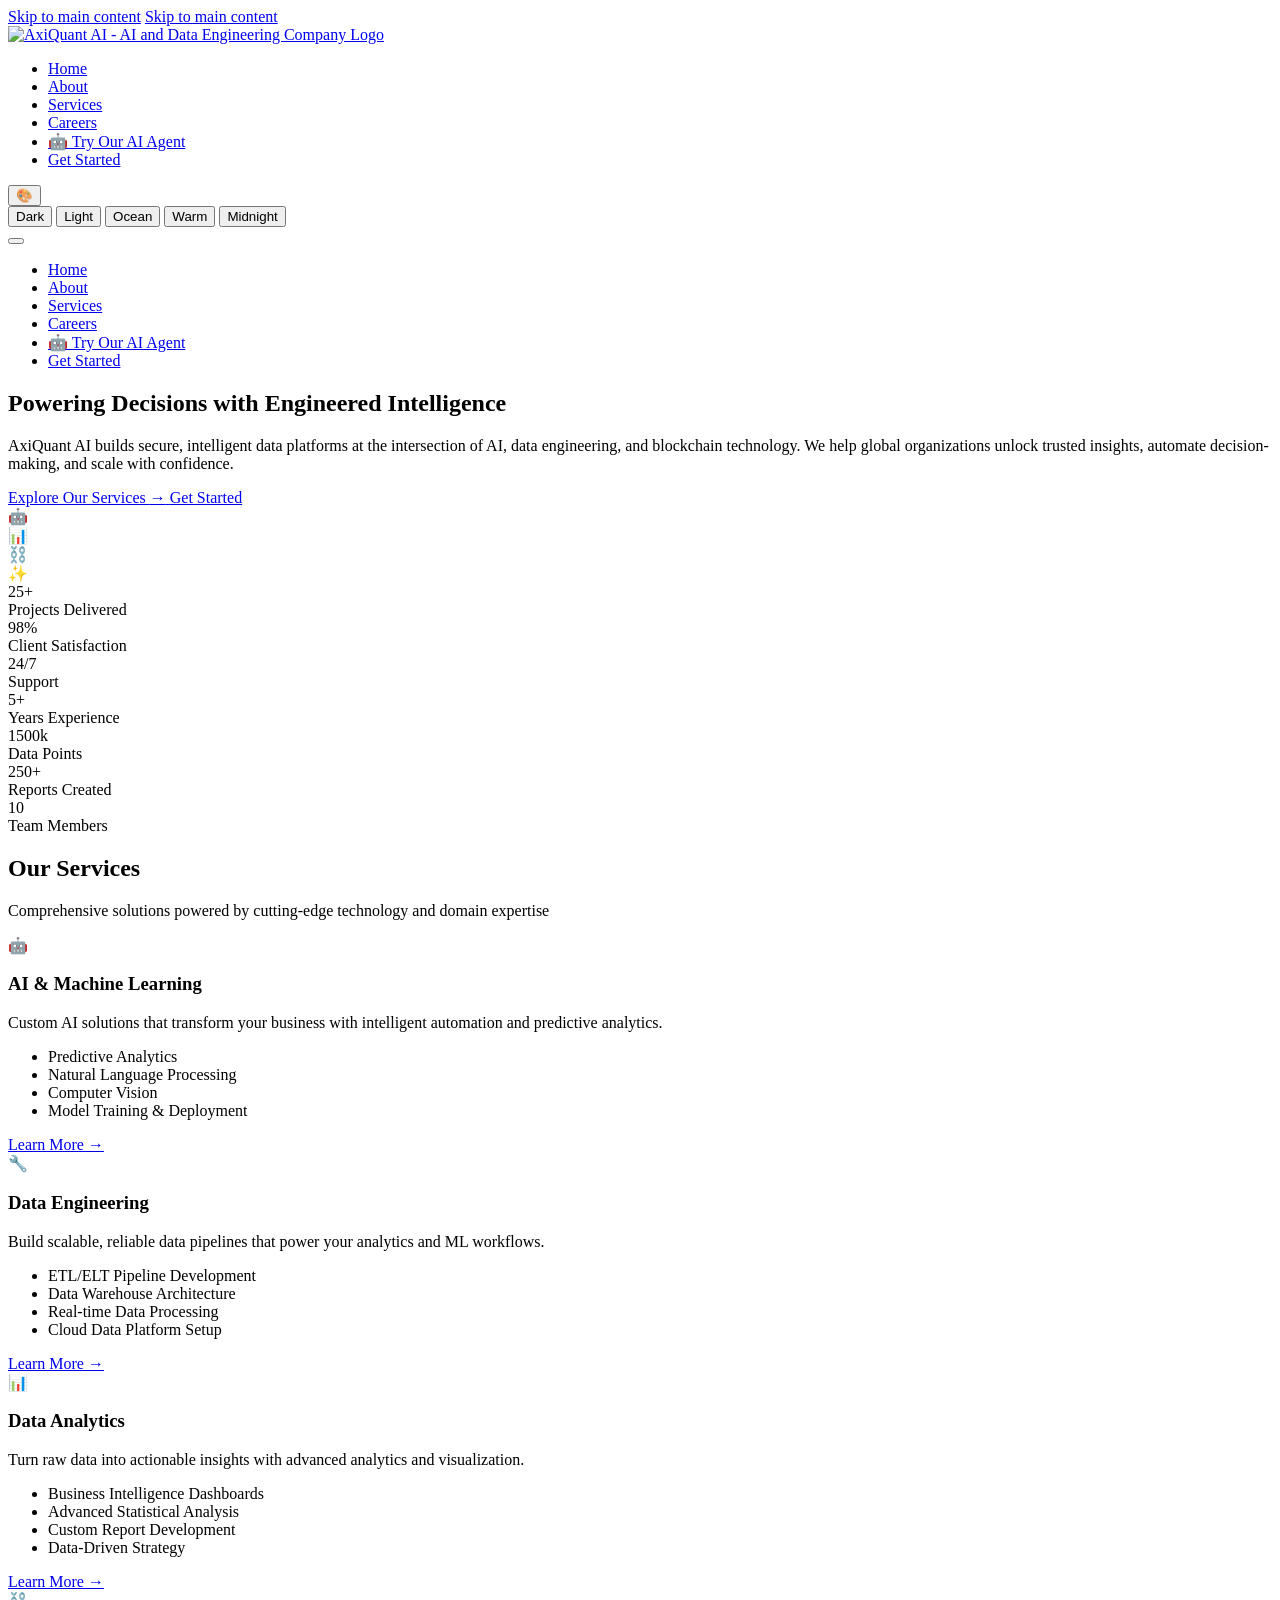
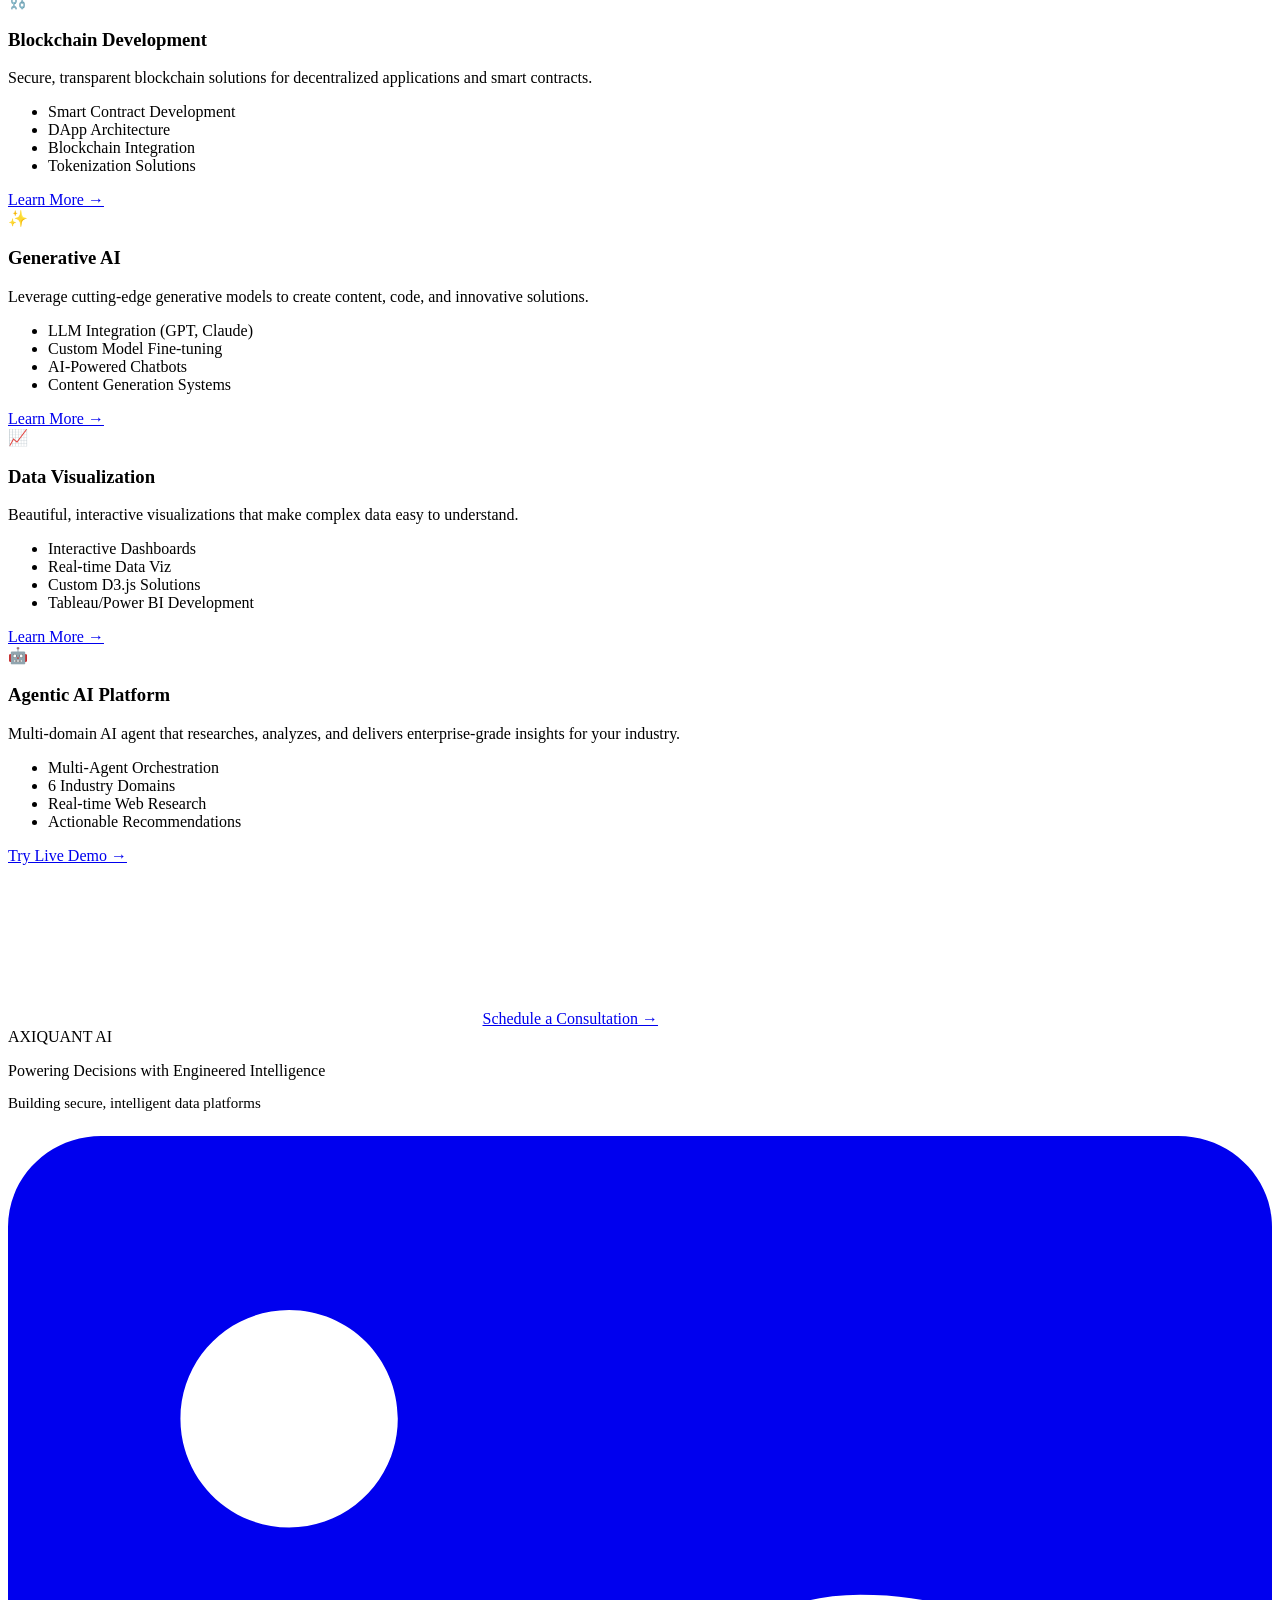
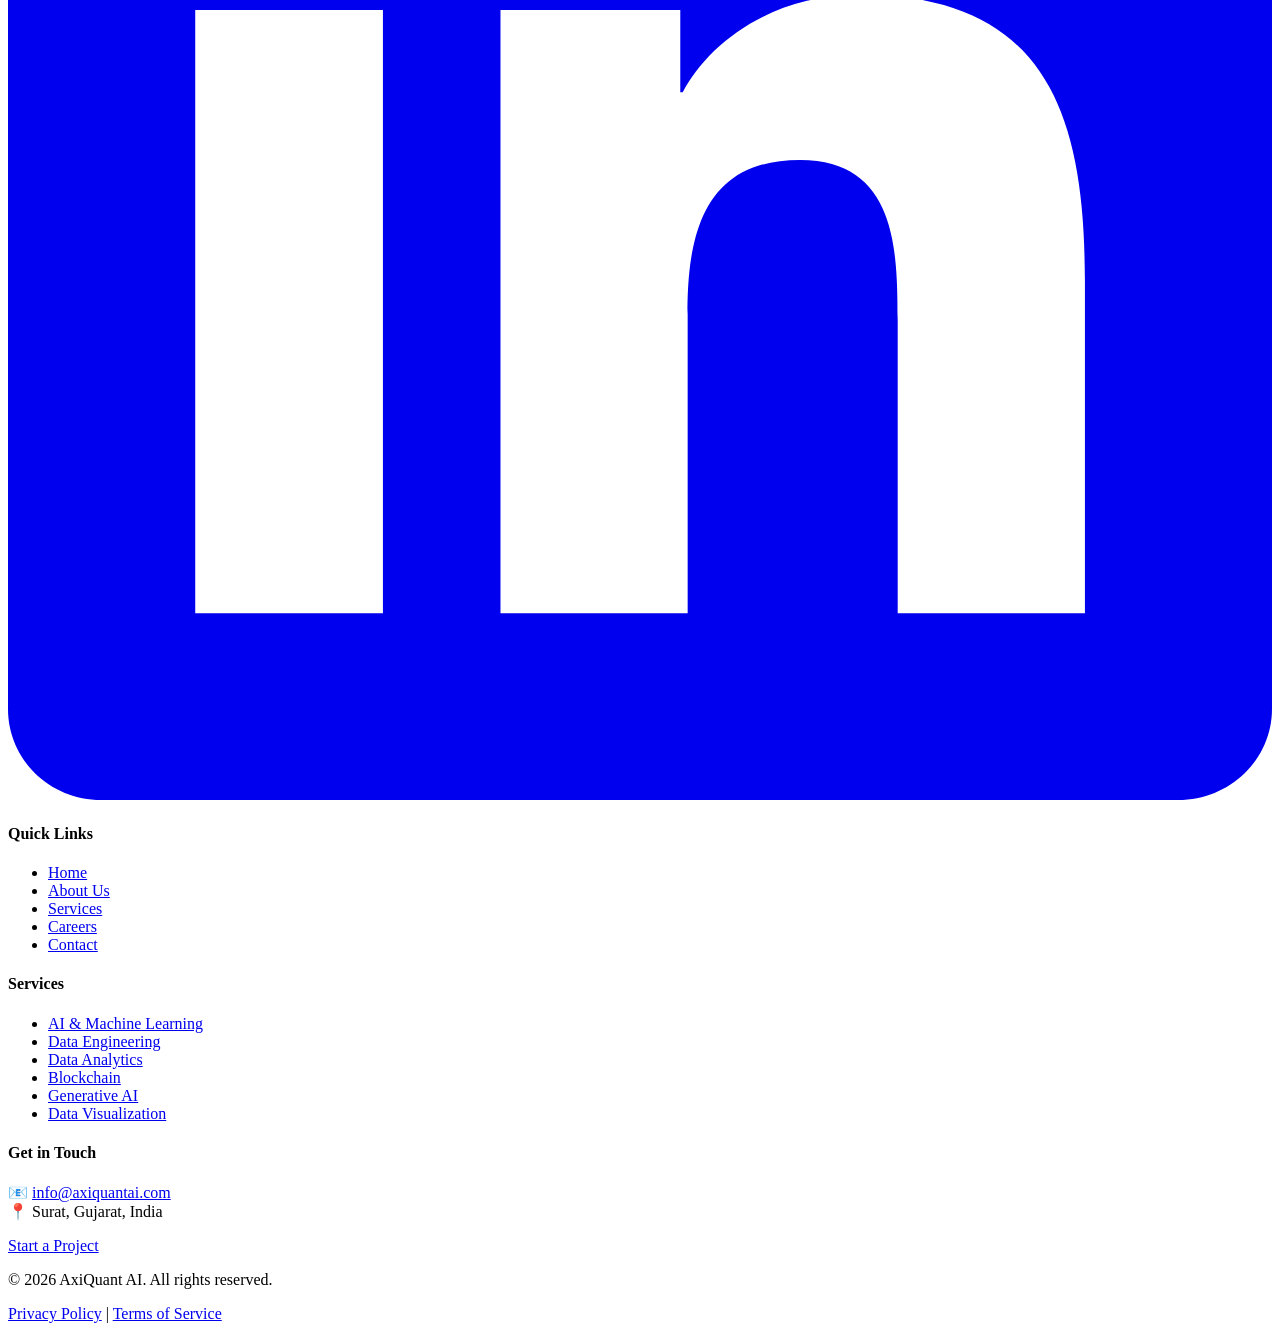
==== index.html @ d25055d3 "Update services page" ====
<!DOCTYPE html>
<html lang="en">
<head>
    <meta charset="UTF-8">
    <meta name="google-site-verification" content="FJ6nle0rEKZsMMIIgZ2yoRIwN4s8MUvWF679lnG_hWg" />
    <meta name="msvalidate.01" content="D930062206DD22705EF02B1B350733DF" />
    <meta name="viewport" content="width=device-width, initial-scale=1.0">
    <meta name="description" content="AxiQuant AI builds secure, intelligent data platforms at the intersection of AI, data engineering, and blockchain technology.">
    <meta name="keywords" content="AI, Machine Learning, Data Engineering, Blockchain, Generative AI, Data Analytics, India">
    <title>AxiQuant AI - Powering Decisions with Engineered Intelligence</title>
    <!-- Favicon -->
    <link rel="icon" type="image/x-icon" href="favicon.ico">
    <link rel="icon" type="image/png" sizes="16x16" href="favicon-16x16.png">
    <link rel="icon" type="image/png" sizes="32x32" href="favicon-32x32.png">
    <link rel="apple-touch-icon" sizes="180x180" href="apple-touch-icon.png">
    <link rel="icon" type="image/png" sizes="192x192" href="android-chrome-192x192.png">
    <link rel="icon" type="image/png" sizes="512x512" href="android-chrome-512x512.png">
    <meta name="theme-color" content="#0a0e1a">
    <meta name="title" content="AxiQuant AI - AI & Data Engineering Solutions">
    <meta name="description" content="AxiQuant AI provides AI/ML, Data Engineering, Blockchain, and Generative AI solutions. Transform your business with intelligent data platforms. Based in Surat, India.">
    <meta name="keywords" content="AI company India, Machine Learning services, Data Engineering Surat, AI consulting, Blockchain development, Generative AI, Data Analytics, ML solutions">
    <meta name="author" content="AxiQuant AI">
    <meta name="robots" content="index, follow">
    <link rel="canonical" href="https://axiquantai.com/">
    
    <!-- Open Graph / Facebook -->
    <meta property="og:type" content="website">
    <meta property="og:url" content="https://axiquantai.com/">
    <meta property="og:title" content="AxiQuant AI - Powering Decisions with Engineered Intelligence">
    <meta property="og:description" content="AI, Machine Learning, and Data Engineering solutions that transform businesses. Expert team in Surat, India.">
    <meta property="og:image" content="https://axiquantai.com/logo.png">
    
    <!-- Twitter -->
    <meta property="twitter:card" content="summary_large_image">
    <meta property="twitter:url" content="https://axiquantai.com/">
    <meta property="twitter:title" content="AxiQuant AI - AI & Data Engineering Solutions">
    <meta property="twitter:description" content="Transform your business with AI/ML, Data Engineering, and Blockchain solutions.">
    <meta property="twitter:image" content="https://axiquantai.com/logo.png">
    
    <!-- Fonts -->
    <link rel="preconnect" href="https://fonts.googleapis.com">
    <link rel="preconnect" href="https://fonts.gstatic.com" crossorigin>
    <link href="https://fonts.googleapis.com/css2?family=Inter:wght@300;400;500;600;700;800&family=Space+Grotesk:wght@500;700&display=swap" rel="stylesheet">
    
    <!-- Styles -->
    <link rel="stylesheet" href="css/style.css">
    <link rel="stylesheet" href="css/pages.css">
</head>

<body>
    <a href="#main-content" class="skip-link">Skip to main content</a>
    <a href="#main-content" class="skip-link">Skip to main content</a>
    <!-- Header -->
    <header role="banner">
        <nav class="navbar container" role="navigation" aria-label="Main navigation">
            <a href="index.html" class="logo">
                <img src="logo.png" alt="AxiQuant AI - AI and Data Engineering Company Logo" class="logo-image">
            </a>
            
            <ul class="nav-menu" role="menubar">
                <li role="none"><a href="index.html" class="nav-link" role="menuitem" aria-current="page">Home</a></li>
                <li role="none"><a href="about.html" class="nav-link" role="menuitem">About</a></li>
                <li role="none"><a href="services.html" class="nav-link" role="menuitem">Services</a></li>
                <li role="none"><a href="careers.html" class="nav-link" role="menuitem">Careers</a></li>
                <li role="none"><a href="ai-agent.html" target="_blank" class="nav-link btn-ai" role="menuitem">🤖 Try Our AI Agent</a></li>
                <li role="none"><a href="contact.html" class="nav-link btn-nav" role="menuitem">Get Started</a></li>                
            </ul>

            <!-- Theme Switcher -->
            <div class="theme-switcher-header">
                <button class="theme-btn" id="theme-toggle" aria-label="Change theme" title="Change theme">
                    <span class="theme-icon">🎨</span>
                </button>
                <div class="theme-dropdown" id="theme-dropdown">
                    <button class="theme-option" data-theme="dark"><span class="dot dark"></span>Dark</button>
                    <button class="theme-option" data-theme="light"><span class="dot light"></span>Light</button>
                    <button class="theme-option" data-theme="ocean"><span class="dot ocean"></span>Ocean</button>
                    <button class="theme-option" data-theme="warm"><span class="dot warm"></span>Warm</button>
                    <button class="theme-option" data-theme="midnight"><span class="dot midnight"></span>Midnight</button>
                </div>
            </div>
            
            <button class="mobile-menu-btn" 
            aria-label="Open navigation menu"
            aria-expanded="false"
            aria-controls="mobile-menu">
                <span aria-hidden="true"></span>
                <span aria-hidden="true"></span>
                <span aria-hidden="true"></span>
            </button>
        </nav>
        
        <div class="mobile-menu" id="mobile-menu" aria-hidden="true">
            <ul class="mobile-nav-menu" role="menu">
                <li role="none"><a href="index.html" class="mobile-nav-link" role="menuitem">Home</a></li>
                <li role="none"><a href="about.html" class="mobile-nav-link" role="menuitem">About</a></li>
                <li role="none"><a href="services.html" class="mobile-nav-link" role="menuitem">Services</a></li>
                <li role="none"><a href="careers.html" class="mobile-nav-link" role="menuitem">Careers</a></li>
                <li role="none"><a href="ai-agent.html" target="_blank" class="mobile-nav-link" role="menuitem">🤖 Try Our AI Agent</a></li>
                <li role="none"><a href="contact.html" class="mobile-nav-link btn-primary" role="menuitem">Get Started</a></li> 
            </ul>
        </div>
    </header>

<main id="main-content" role="main">
    <!-- Hero Section -->
    <section class="hero" aria-labelledby="hero-heading">
        <div class="container">
            <!-- Main Hero Content -->
            <div class="hero-grid">
                <!-- Left: Text Content -->
                <div class="hero-text">
                    <h1 class="hero-title">
                        Powering Decisions with
                        <span class="text-gradient">Engineered Intelligence</span>
                    </h1>
                    <p class="hero-subtitle">
                        AxiQuant AI builds secure, intelligent data platforms at the intersection of AI, 
                        data engineering, and blockchain technology. We help global organizations unlock 
                        trusted insights, automate decision-making, and scale with confidence.
                    </p>
                    <div class="hero-cta">
                        <a href="services.html" class="btn btn-primary">
                            Explore Our Services
                            <span>→</span>
                        </a>
                        <a href="contact.html" class="btn btn-outline">Get Started</a>
                    </div>
                </div>

                <!-- Right: Animation -->
                <div class="hero-animation">
                    <div class="animation-wrapper">
                        <!-- Animated Bars -->
                        <div class="data-bars">
                            <div class="bar bar-1"></div>
                            <div class="bar bar-2"></div>
                            <div class="bar bar-3"></div>
                            <div class="bar bar-4"></div>
                            <div class="bar bar-5"></div>
                        </div>
                        
                        <!-- Center Icon -->
                        <div class="center-icon">
                            <span class="pulse-icon">🤖</span>
                        </div>
                        
                        <!-- Floating Icons -->
                        <div class="float-icon icon-1">📊</div>
                        <div class="float-icon icon-2">⛓️</div>
                        <div class="float-icon icon-3">✨</div>
                    </div>
                </div>
            </div>

            <!-- Stats Section - BELOW, CENTERED, FULL WIDTH -->
            <div class="hero-stats-section">
                <div class="stats-row">
                    <div class="stat-box">
                        <div class="stat-number">25+</div>
                        <div class="stat-text">Projects Delivered</div>
                    </div>
                    <div class="stat-box">
                        <div class="stat-number">98%</div>
                        <div class="stat-text">Client Satisfaction</div>
                    </div>
                    <div class="stat-box">
                        <div class="stat-number">24/7</div>
                        <div class="stat-text">Support</div>
                    </div>
                    <div class="stat-box">
                        <div class="stat-number">5+</div>
                        <div class="stat-text">Years Experience</div>
                    </div>
                </div>
                
                <div class="stats-row">
                    <div class="stat-box">
                        <div class="stat-number">1500k</div>
                        <div class="stat-text">Data Points</div>
                    </div>
                    <div class="stat-box">
                        <div class="stat-number">250+</div>
                        <div class="stat-text">Reports Created</div>
                    </div>
                    <div class="stat-box">
                        <div class="stat-number">10</div>
                        <div class="stat-text">Team Members</div>
                    </div>
                </div>
            </div>
        </div>
    </section>

    <!-- Services Section -->
    <section class="section">
        <div class="container">
            <div class="text-center mb-2">
                <h2>Our <span class="text-gradient">Services</span></h2>
                <p class="text-secondary">
                    Comprehensive solutions powered by cutting-edge technology and domain expertise
                </p>
            </div>

            <div class="services-grid">
                <div class="service-card card">
                    <div class="service-icon">🤖</div>
                    <h3 class="service-title">AI & Machine Learning</h3>
                    <p class="service-description">
                        Custom AI solutions that transform your business with intelligent automation and predictive analytics.
                    </p>
                    <ul class="service-features">
                        <li>Predictive Analytics</li>
                        <li>Natural Language Processing</li>
                        <li>Computer Vision</li>
                        <li>Model Training & Deployment</li>
                    </ul>
                    <a href="services.html" class="btn btn-secondary">Learn More →</a>
                </div>

                <div class="service-card card">
                    <div class="service-icon">🔧</div>
                    <h3 class="service-title">Data Engineering</h3>
                    <p class="service-description">
                        Build scalable, reliable data pipelines that power your analytics and ML workflows.
                    </p>
                    <ul class="service-features">
                        <li>ETL/ELT Pipeline Development</li>
                        <li>Data Warehouse Architecture</li>
                        <li>Real-time Data Processing</li>
                        <li>Cloud Data Platform Setup</li>
                    </ul>
                    <a href="services.html" class="btn btn-secondary">Learn More →</a>
                </div>

                <div class="service-card card">
                    <div class="service-icon">📊</div>
                    <h3 class="service-title">Data Analytics</h3>
                    <p class="service-description">
                        Turn raw data into actionable insights with advanced analytics and visualization.
                    </p>
                    <ul class="service-features">
                        <li>Business Intelligence Dashboards</li>
                        <li>Advanced Statistical Analysis</li>
                        <li>Custom Report Development</li>
                        <li>Data-Driven Strategy</li>
                    </ul>
                    <a href="services.html" class="btn btn-secondary">Learn More →</a>
                </div>

                <div class="service-card card">
                    <div class="service-icon">⛓️</div>
                    <h3 class="service-title">Blockchain Development</h3>
                    <p class="service-description">
                        Secure, transparent blockchain solutions for decentralized applications and smart contracts.
                    </p>
                    <ul class="service-features">
                        <li>Smart Contract Development</li>
                        <li>DApp Architecture</li>
                        <li>Blockchain Integration</li>
                        <li>Tokenization Solutions</li>
                    </ul>
                    <a href="services.html" class="btn btn-secondary">Learn More →</a>
                </div>

                <div class="service-card card">
                    <div class="service-icon">✨</div>
                    <h3 class="service-title">Generative AI</h3>
                    <p class="service-description">
                        Leverage cutting-edge generative models to create content, code, and innovative solutions.
                    </p>
                    <ul class="service-features">
                        <li>LLM Integration (GPT, Claude)</li>
                        <li>Custom Model Fine-tuning</li>
                        <li>AI-Powered Chatbots</li>
                        <li>Content Generation Systems</li>
                    </ul>
                    <a href="services.html" class="btn btn-secondary">Learn More →</a>
                </div>

                <div class="service-card card">
                    <div class="service-icon">📈</div>
                    <h3 class="service-title">Data Visualization</h3>
                    <p class="service-description">
                        Beautiful, interactive visualizations that make complex data easy to understand.
                    </p>
                    <ul class="service-features">
                        <li>Interactive Dashboards</li>
                        <li>Real-time Data Viz</li>
                        <li>Custom D3.js Solutions</li>
                        <li>Tableau/Power BI Development</li>
                    </ul>
                    <a href="services.html" class="btn btn-secondary">Learn More →</a>
                </div>
                
                <div class="service-card card">
                    <div class="service-icon">🤖</div>
                    <h3 class="service-title">Agentic AI Platform</h3>
                    <p class="service-description">
                        Multi-domain AI agent that researches, analyzes, and delivers enterprise-grade insights for your industry.
                    </p>
                    <ul class="service-features">
                        <li>Multi-Agent Orchestration</li>
                        <li>6 Industry Domains</li>
                        <li>Real-time Web Research</li>
                        <li>Actionable Recommendations</li>
                    </ul>
                    <a href="ai-agent.html" target="_blank" class="btn btn-secondary">Try Live Demo →</a>
                </div>
            </div>
        </div>
    </section>

    <!-- CTA Section -->
    <section class="section" style="background: linear-gradient(135deg, var(--primary-navy) 0%, var(--accent-blue) 100%); text-align: center;">
        <div class="container">
            <h2 style="color: white; margin-bottom: 1rem;">Ready to Transform Your Data?</h2>
            <p style="color: rgba(255,255,255,0.9); font-size: 1.25rem; margin-bottom: 2rem; max-width: 700px; margin-left: auto; margin-right: auto;">
                Let's discuss how AxiQuant AI can help you unlock the full potential of your data and drive meaningful business outcomes.
            </p>
            <div style="display: flex; gap: 1.5rem; justify-content: center; flex-wrap: wrap;">
                <a href="contact.html" class="btn btn-primary">Schedule a Consultation →</a>
                <a href="services.html" class="btn btn-outline" style="color: white; border-color: white;">View All Services</a>
            </div>
        </div>
    </section>
</main>
<footer role="contentinfo">
    <div class="container">
        <div class="footer-grid">
            <!-- Company Info -->
            <div>
                <div class="logo mb-1" aria-label="AxiQuant AI">
                    <span class="text-gradient">AXI</span>QUANT
                    <span class="logo-ai">AI</span>
                </div>
                <p style="color: var(--primary-gold); margin-bottom: 0.75rem; font-weight: 500;">
                    Powering Decisions with Engineered Intelligence
                </p>
                <p style="color: var(--text-tertiary); font-size: 0.9375rem; margin-bottom: 1.5rem;">
                    Building secure, intelligent data platforms
                </p>
                
                <!-- Social Media Links -->
                <nav aria-label="Social media links">
                    <nav aria-label="Social media links">
            <div class="social-links">
                        <a href="https://www.linkedin.com/company/axiquant-ai" target="_blank" rel="noopener noreferrer" class="social-link" aria-label="LinkedIn">
                    <svg viewBox="0 0 24 24" fill="currentColor" aria-hidden="true">
                        <path d="M20.447 20.452h-3.554v-5.569c0-1.328-.027-3.037-1.852-3.037-1.853 0-2.136 1.445-2.136 2.939v5.667H9.351V9h3.414v1.561h.046c.477-.9 1.637-1.85 3.37-1.85 3.601 0 4.267 2.37 4.267 5.455v6.286zM5.337 7.433c-1.144 0-2.063-.926-2.063-2.065 0-1.138.92-2.063 2.063-2.063 1.14 0 2.064.925 2.064 2.063 0 1.139-.925 2.065-2.064 2.065zm1.782 13.019H3.555V9h3.564v11.452zM22.225 0H1.771C.792 0 0 .774 0 1.729v20.542C0 23.227.792 24 1.771 24h20.451C23.2 24 24 23.227 24 22.271V1.729C24 .774 23.2 0 22.222 0h.003z"/>
                    </svg>
                </a>
                    </div>
                </nav>
            </div>
            
            <!-- Quick Links -->
            <nav aria-label="Quick links">
                <h4 class="footer-title">Quick Links</h4>
                <ul class="footer-links">
                    <li><a href="index.html">Home</a></li>
                    <li><a href="about.html">About Us</a></li>
                    <li><a href="services.html">Services</a></li>
                    <li><a href="careers.html">Careers</a></li>
                    <li><a href="contact.html">Contact</a></li>
                </ul>
            </nav>
            
            <!-- Services Links -->
            <nav aria-label="Our services">
                <h4 class="footer-title">Services</h4>
                <ul class="footer-links">
                    <li><a href="services.html">AI & Machine Learning</a></li>
                    <li><a href="services.html">Data Engineering</a></li>
                    <li><a href="services.html">Data Analytics</a></li>
                    <li><a href="services.html">Blockchain</a></li>
                    <li><a href="services.html">Generative AI</a></li>
                    <li><a href="services.html">Data Visualization</a></li>
                </ul>
            </nav>
            
            <!-- Contact Info -->
            <div>
                <h4 class="footer-title">Get in Touch</h4>
                <address style="font-style: normal;">
                    <p style="color: var(--text-secondary); margin-bottom: 1rem;">
                        <span aria-label="Email">📧</span> 
                        <a href="mailto:info@axiquantai.com">info@axiquantai.com</a><br>
                        <span aria-label="Location">📍</span> Surat, Gujarat, India
                    </p>
                </address>
                <a href="contact.html" class="btn btn-primary mt-1">Start a Project</a>
            </div>
        </div>
        
        <!-- Copyright -->
        <div class="footer-bottom">
            <p>&copy; 2026 AxiQuant AI. All rights reserved.</p>
            <nav aria-label="Legal links">
                <a href="/privacy-policy.html">Privacy Policy</a> | 
                <a href="/terms-of-service.html">Terms of Service</a>
            </nav>
        </div>
    </div>
</footer>
    <!-- EmailJS -->
    <script data-cfasync="false" src="https://cdn.emailjs.com/sdk-3.5.0.min.js"></script>
    <script src="js/main.js"></script>
</body>
</html>
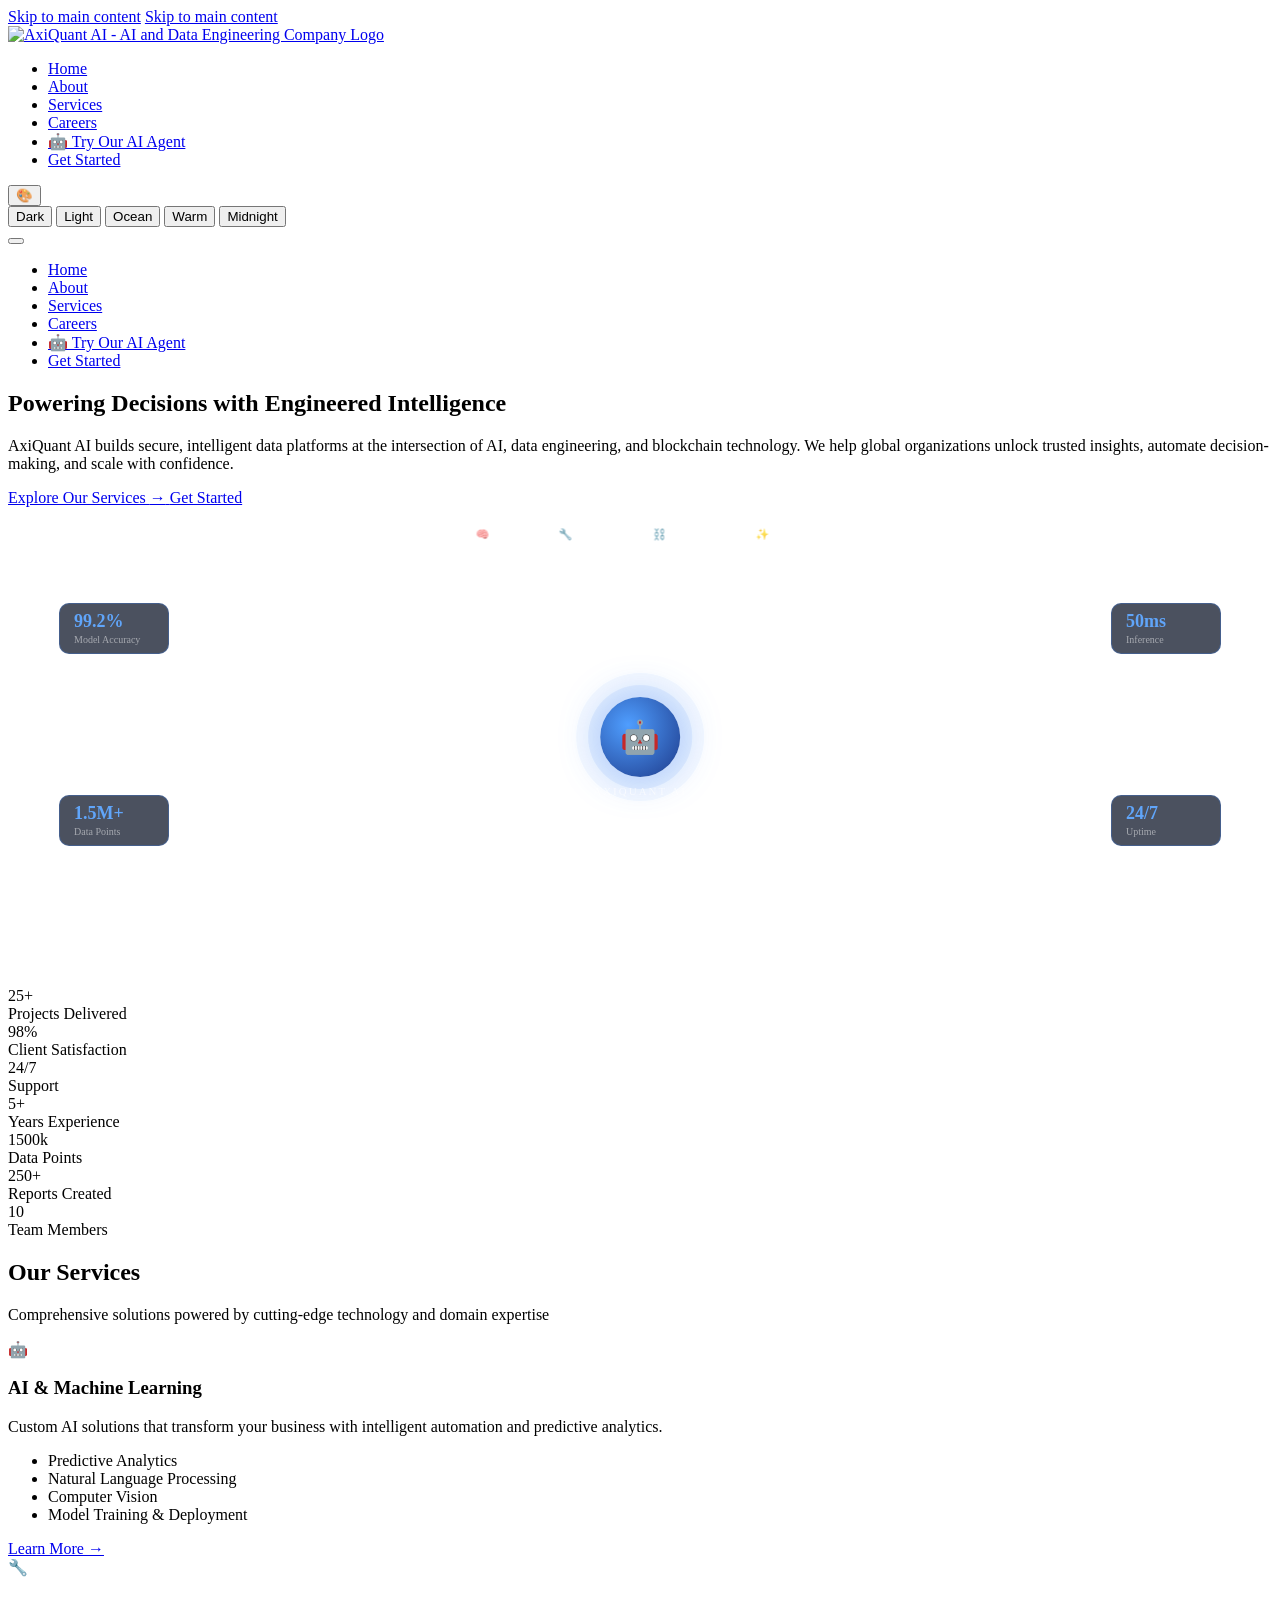
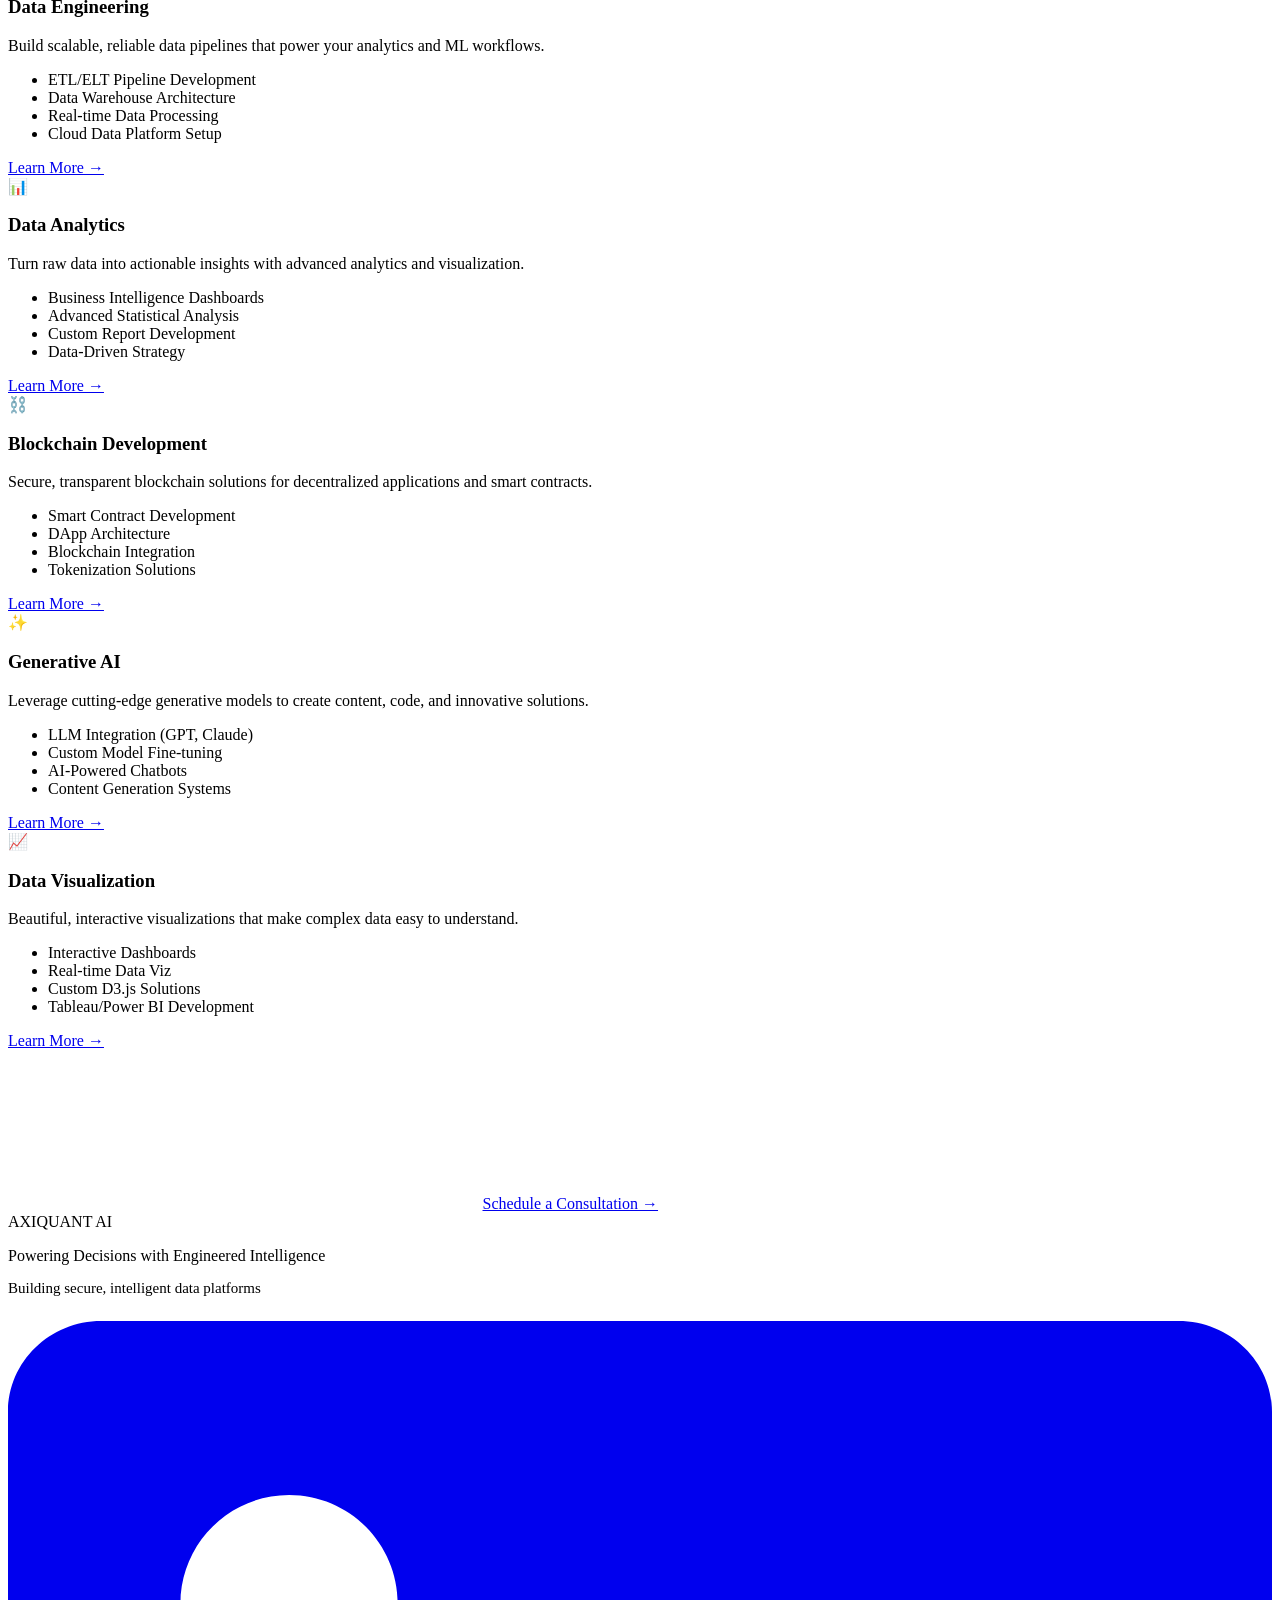
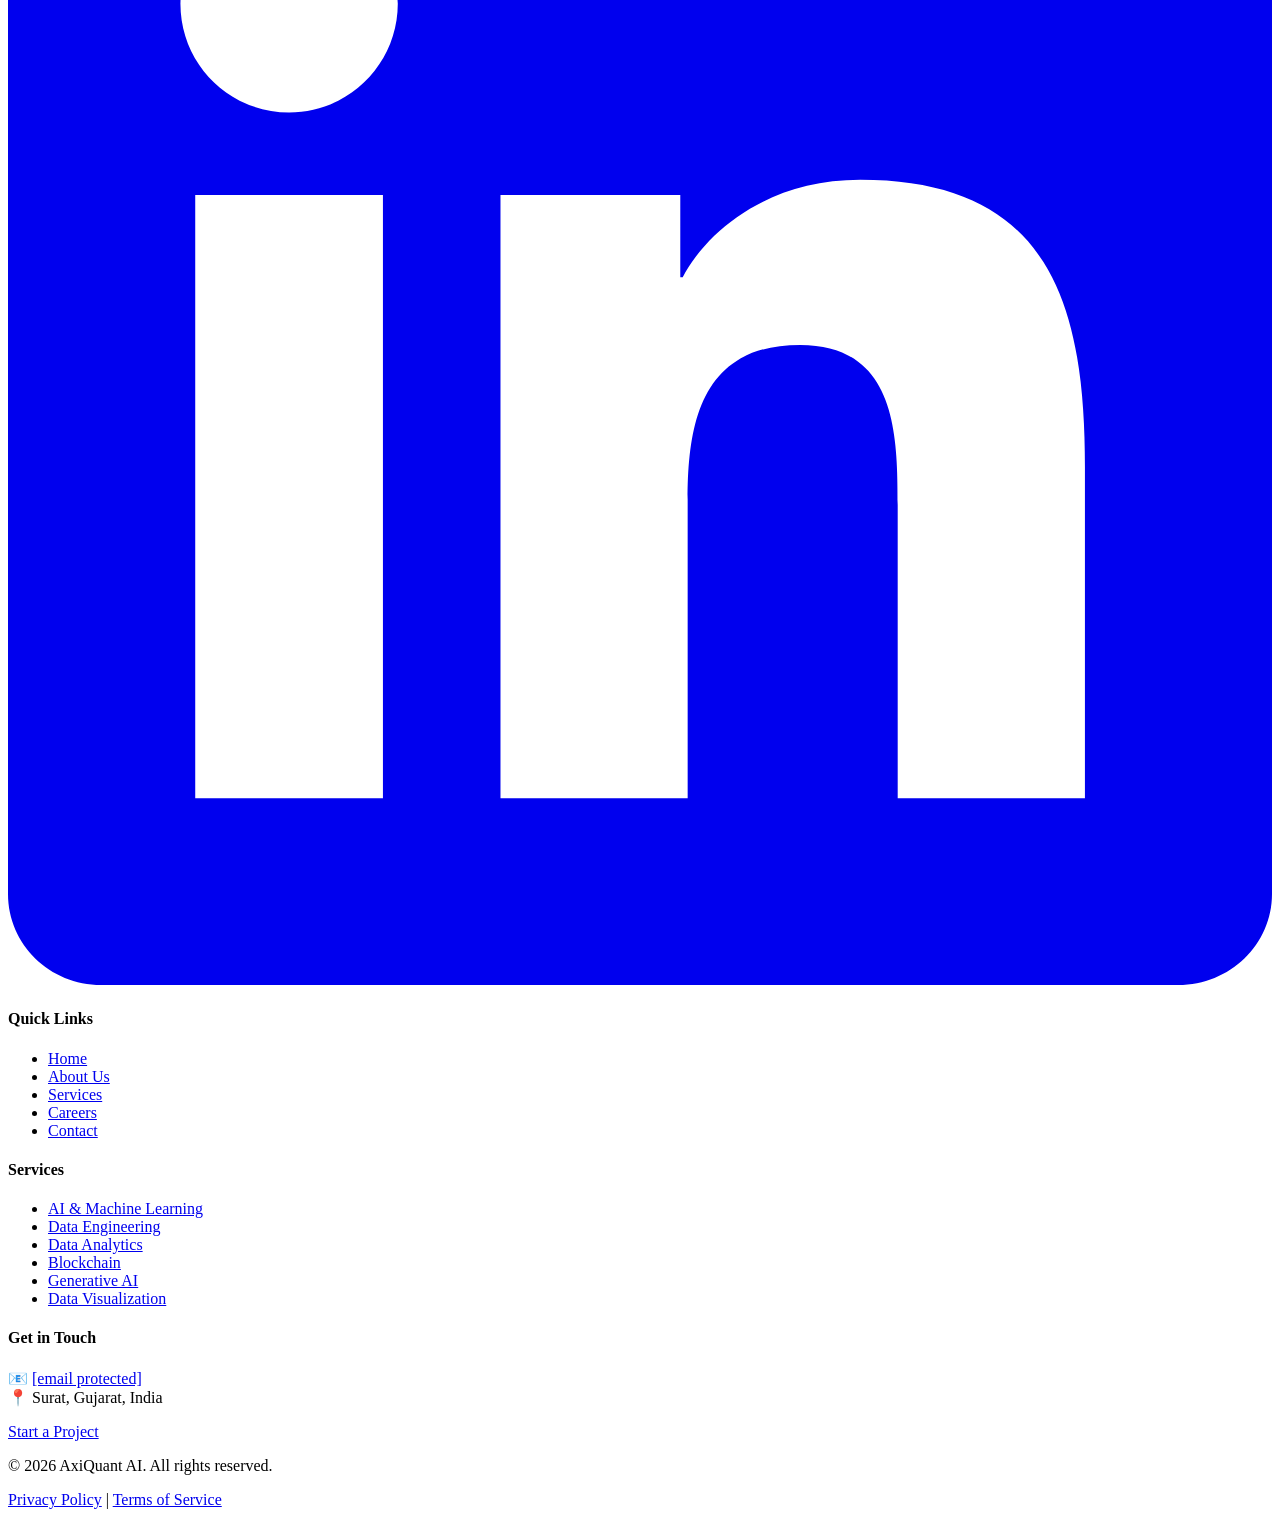
==== commit 849e02da: "Update home page animation" ====
--- a/index.html
+++ b/index.html
@@ -130,27 +130,291 @@
 
                 <!-- Right: Animation -->
                 <div class="hero-animation">
-                    <div class="animation-wrapper">
-                        <!-- Animated Bars -->
-                        <div class="data-bars">
-                            <div class="bar bar-1"></div>
-                            <div class="bar bar-2"></div>
-                            <div class="bar bar-3"></div>
-                            <div class="bar bar-4"></div>
-                            <div class="bar bar-5"></div>
+                    <div class="animation-wrapper" style="position:relative;width:100%;height:480px;">
+
+                        <!-- Canvas for neural network -->
+                        <canvas id="neuralCanvas" style="position:absolute;top:0;left:0;width:100%;height:100%;border-radius:20px;"></canvas>
+
+                        <!-- Overlay labels -->
+                        <div style="position:absolute;top:16px;left:50%;transform:translateX(-50%);display:flex;gap:10px;flex-wrap:wrap;justify-content:center;z-index:2;pointer-events:none;">
+                            <span class="ai-badge">🧠 AI/ML</span>
+                            <span class="ai-badge">🔧 Data Eng</span>
+                            <span class="ai-badge">⛓️ Blockchain</span>
+                            <span class="ai-badge">✨ Gen AI</span>
                         </div>
-                        
-                        <!-- Center Icon -->
-                        <div class="center-icon">
-                            <span class="pulse-icon">🤖</span>
+
+                        <!-- Center glowing orb -->
+                        <div style="position:absolute;top:50%;left:50%;transform:translate(-50%,-50%);z-index:2;pointer-events:none;text-align:center;">
+                            <div class="orb-core">
+                                <span style="font-size:32px;">🤖</span>
+                            </div>
+                            <div style="margin-top:8px;font-size:11px;color:rgba(255,255,255,0.6);letter-spacing:2px;text-transform:uppercase;">AxiQuant AI</div>
                         </div>
-                        
-                        <!-- Floating Icons -->
-                        <div class="float-icon icon-1">📊</div>
-                        <div class="float-icon icon-2">⛓️</div>
-                        <div class="float-icon icon-3">✨</div>
-                    </div>
-                </div>
+
+                        <!-- Floating metric cards -->
+                        <div class="metric-card" style="top:20%;left:4%;">
+                            <div class="metric-val">99.2%</div>
+                            <div class="metric-lbl">Model Accuracy</div>
+                        </div>
+                        <div class="metric-card" style="top:60%;left:4%;">
+                            <div class="metric-val">1.5M+</div>
+                            <div class="metric-lbl">Data Points</div>
+                        </div>
+                        <div class="metric-card" style="top:20%;right:4%;">
+                            <div class="metric-val">50ms</div>
+                            <div class="metric-lbl">Inference</div>
+                        </div>
+                        <div class="metric-card" style="top:60%;right:4%;">
+                            <div class="metric-val">24/7</div>
+                            <div class="metric-lbl">Uptime</div>
+                        </div>
+                    </div>
+                </div>
+
+                <style>
+                .ai-badge {
+                    background: rgba(255,255,255,0.08);
+                    border: 1px solid rgba(255,255,255,0.15);
+                    color: rgba(255,255,255,0.85);
+                    padding: 4px 12px;
+                    border-radius: 20px;
+                    font-size: 11px;
+                    font-weight: 500;
+                    backdrop-filter: blur(8px);
+                    white-space: nowrap;
+                }
+                .orb-core {
+                    width: 80px;
+                    height: 80px;
+                    background: radial-gradient(circle at 35% 35%, #4f9eff, #1e3a8a);
+                    border-radius: 50%;
+                    display: flex;
+                    align-items: center;
+                    justify-content: center;
+                    margin: 0 auto;
+                    box-shadow:
+                        0 0 0 12px rgba(59,130,246,0.1),
+                        0 0 0 24px rgba(59,130,246,0.05),
+                        0 0 40px rgba(59,130,246,0.4);
+                    animation: orbPulse 3s ease-in-out infinite;
+                }
+                @keyframes orbPulse {
+                    0%,100% { box-shadow: 0 0 0 12px rgba(59,130,246,0.1), 0 0 0 24px rgba(59,130,246,0.05), 0 0 40px rgba(59,130,246,0.4); }
+                    50%      { box-shadow: 0 0 0 18px rgba(59,130,246,0.15), 0 0 0 36px rgba(59,130,246,0.07), 0 0 60px rgba(59,130,246,0.6); }
+                }
+                .metric-card {
+                    position: absolute;
+                    background: rgba(15,23,42,0.75);
+                    border: 1px solid rgba(59,130,246,0.3);
+                    border-radius: 10px;
+                    padding: 8px 14px;
+                    z-index: 2;
+                    backdrop-filter: blur(10px);
+                    animation: floatCard 4s ease-in-out infinite;
+                    min-width: 80px;
+                }
+                .metric-card:nth-child(odd)  { animation-delay: 0s; }
+                .metric-card:nth-child(even) { animation-delay: 2s; }
+                .metric-val {
+                    font-size: 18px;
+                    font-weight: 700;
+                    color: #60a5fa;
+                    line-height: 1.1;
+                }
+                .metric-lbl {
+                    font-size: 10px;
+                    color: rgba(255,255,255,0.5);
+                    margin-top: 2px;
+                    white-space: nowrap;
+                }
+                @keyframes floatCard {
+                    0%,100% { transform: translateY(0px); }
+                    50%      { transform: translateY(-8px); }
+                }
+                </style>
+
+                <script>
+                (function() {
+                    // ── Theme colour map ─────────────────────────────────────────
+                    // Each entry: [primaryRGB, lightRGB, bgR, bgG, bgB]
+                    const THEME_COLORS = {
+                        dark:     { primary:'59,130,246',  light:'147,197,253', deep:'30,58,138',  bg:'15,23,42'    },
+                        light:    { primary:'37,99,235',   light:'96,165,250',  deep:'29,78,216',  bg:'219,234,254' },
+                        ocean:    { primary:'6,182,212',   light:'103,232,249', deep:'14,116,144', bg:'8,47,73'     },
+                        warm:     { primary:'234,88,12',   light:'251,146,60',  deep:'154,52,18',  bg:'67,20,7'     },
+                        midnight: { primary:'139,92,246',  light:'196,181,253', deep:'76,29,149',  bg:'15,10,40'    },
+                    };
+
+                    function getThemeColors() {
+                        const t = document.documentElement.getAttribute('data-theme') || 'dark';
+                        return THEME_COLORS[t] || THEME_COLORS.dark;
+                    }
+
+                    const canvas = document.getElementById('neuralCanvas');
+                    const ctx = canvas.getContext('2d');
+
+                    function resize() {
+                        const rect = canvas.parentElement.getBoundingClientRect();
+                        canvas.width  = rect.width  || 480;
+                        canvas.height = rect.height || 480;
+                        buildNodes();
+                    }
+                    resize();
+                    window.addEventListener('resize', resize);
+
+                    const layers = [4, 6, 6, 4];
+                    let nodes = [];
+                    let pulses = [];
+
+                    function buildNodes() {
+                        nodes = [];
+                        const w = canvas.width, h = canvas.height;
+                        const layerXPositions = [0.15, 0.37, 0.63, 0.85];
+                        layers.forEach((count, li) => {
+                            const x = w * layerXPositions[li];
+                            for (let ni = 0; ni < count; ni++) {
+                                const y = h * (0.2 + 0.6 * (ni / (count - 1 || 1)));
+                                nodes.push({ x, y, layer: li, idx: ni, glow: Math.random() * Math.PI * 2 });
+                            }
+                        });
+                    }
+
+                    function getLayerNodes(li) {
+                        return nodes.filter(n => n.layer === li);
+                    }
+
+                    function spawnPulse() {
+                        const li = Math.floor(Math.random() * (layers.length - 1));
+                        const from = getLayerNodes(li);
+                        const to   = getLayerNodes(li + 1);
+                        const src  = from[Math.floor(Math.random() * from.length)];
+                        const dst  = to[Math.floor(Math.random() * to.length)];
+                        pulses.push({ sx: src.x, sy: src.y, ex: dst.x, ey: dst.y, t: 0, speed: 0.008 + Math.random() * 0.006 });
+                    }
+
+                    setInterval(spawnPulse, 180);
+
+                    // ── Also update orb + metric card + badge colours on theme change ──
+                    function applyThemeToUI() {
+                        const c = getThemeColors();
+                        const [r, g, b] = c.primary.split(',');
+
+                        // Orb
+                        const orb = document.querySelector('.orb-core');
+                        if (orb) {
+                            orb.style.background = `radial-gradient(circle at 35% 35%, rgb(${c.light}), rgb(${c.deep}))`;
+                            orb.style.boxShadow  = `0 0 0 12px rgba(${c.primary},0.1), 0 0 0 24px rgba(${c.primary},0.05), 0 0 40px rgba(${c.primary},0.4)`;
+                        }
+
+                        // Metric values
+                        document.querySelectorAll('.metric-val').forEach(el => {
+                            el.style.color = `rgb(${c.light})`;
+                        });
+
+                        // Metric card borders
+                        document.querySelectorAll('.metric-card').forEach(el => {
+                            el.style.borderColor = `rgba(${c.primary},0.35)`;
+                        });
+
+                        // Badges
+                        document.querySelectorAll('.ai-badge').forEach(el => {
+                            el.style.borderColor = `rgba(${c.primary},0.35)`;
+                            el.style.background  = `rgba(${c.primary},0.1)`;
+                        });
+
+                        // Update orb keyframe glow dynamically via CSS variable
+                        document.documentElement.style.setProperty('--anim-primary', c.primary);
+                    }
+
+                    // Watch for theme attribute changes
+                    const observer = new MutationObserver(applyThemeToUI);
+                    observer.observe(document.documentElement, { attributes: true, attributeFilter: ['data-theme'] });
+
+                    // Apply on load
+                    document.addEventListener('DOMContentLoaded', applyThemeToUI);
+                    setTimeout(applyThemeToUI, 100); // fallback
+
+                    function draw() {
+                        const w = canvas.width, h = canvas.height;
+                        const c = getThemeColors();
+
+                        ctx.clearRect(0, 0, w, h);
+
+                        // Background glow
+                        const bg = ctx.createRadialGradient(w/2, h/2, 0, w/2, h/2, w * 0.7);
+                        bg.addColorStop(0, `rgba(${c.deep},0.25)`);
+                        bg.addColorStop(1, `rgba(${c.bg},0.0)`);
+                        ctx.fillStyle = bg;
+                        ctx.fillRect(0, 0, w, h);
+
+                        // Edges
+                        for (let li = 0; li < layers.length - 1; li++) {
+                            const from = getLayerNodes(li);
+                            const to   = getLayerNodes(li + 1);
+                            from.forEach(src => {
+                                to.forEach(dst => {
+                                    ctx.beginPath();
+                                    ctx.moveTo(src.x, src.y);
+                                    ctx.lineTo(dst.x, dst.y);
+                                    ctx.strokeStyle = `rgba(${c.primary},0.10)`;
+                                    ctx.lineWidth = 0.8;
+                                    ctx.stroke();
+                                });
+                            });
+                        }
+
+                        // Pulses
+                        pulses = pulses.filter(p => p.t <= 1);
+                        pulses.forEach(p => {
+                            p.t += p.speed;
+                            const px = p.sx + (p.ex - p.sx) * p.t;
+                            const py = p.sy + (p.ey - p.sy) * p.t;
+                            const alpha = Math.sin(p.t * Math.PI);
+
+                            const grad = ctx.createLinearGradient(p.sx, p.sy, px, py);
+                            grad.addColorStop(0, `rgba(${c.primary},0)`);
+                            grad.addColorStop(1, `rgba(${c.light},${alpha * 0.7})`);
+                            ctx.beginPath();
+                            ctx.moveTo(p.sx, p.sy);
+                            ctx.lineTo(px, py);
+                            ctx.strokeStyle = grad;
+                            ctx.lineWidth = 1.5;
+                            ctx.stroke();
+
+                            const dot = ctx.createRadialGradient(px, py, 0, px, py, 5);
+                            dot.addColorStop(0, `rgba(${c.light},${alpha})`);
+                            dot.addColorStop(1, `rgba(${c.primary},0)`);
+                            ctx.beginPath();
+                            ctx.arc(px, py, 5, 0, Math.PI * 2);
+                            ctx.fillStyle = dot;
+                            ctx.fill();
+                        });
+
+                        // Nodes
+                        nodes.forEach(n => {
+                            n.glow += 0.02;
+                            const glow = 0.5 + 0.5 * Math.sin(n.glow);
+
+                            ctx.beginPath();
+                            ctx.arc(n.x, n.y, 10, 0, Math.PI * 2);
+                            ctx.strokeStyle = `rgba(${c.primary},${0.2 + 0.3 * glow})`;
+                            ctx.lineWidth = 1;
+                            ctx.stroke();
+
+                            const ng = ctx.createRadialGradient(n.x - 2, n.y - 2, 0, n.x, n.y, 7);
+                            ng.addColorStop(0, `rgba(${c.light},${0.7 + 0.3 * glow})`);
+                            ng.addColorStop(1, `rgba(${c.deep},0.9)`);
+                            ctx.beginPath();
+                            ctx.arc(n.x, n.y, 7, 0, Math.PI * 2);
+                            ctx.fillStyle = ng;
+                            ctx.fill();
+                        });
+
+                        requestAnimationFrame(draw);
+                    }
+                    draw();
+                })();
+                </script>
             </div>
 
             <!-- Stats Section - BELOW, CENTERED, FULL WIDTH -->
@@ -291,21 +555,6 @@
                         <li>Tableau/Power BI Development</li>
                     </ul>
                     <a href="services.html" class="btn btn-secondary">Learn More →</a>
-                </div>
-                
-                <div class="service-card card">
-                    <div class="service-icon">🤖</div>
-                    <h3 class="service-title">Agentic AI Platform</h3>
-                    <p class="service-description">
-                        Multi-domain AI agent that researches, analyzes, and delivers enterprise-grade insights for your industry.
-                    </p>
-                    <ul class="service-features">
-                        <li>Multi-Agent Orchestration</li>
-                        <li>6 Industry Domains</li>
-                        <li>Real-time Web Research</li>
-                        <li>Actionable Recommendations</li>
-                    </ul>
-                    <a href="ai-agent.html" target="_blank" class="btn btn-secondary">Try Live Demo →</a>
                 </div>
             </div>
         </div>
@@ -385,7 +634,7 @@
                 <address style="font-style: normal;">
                     <p style="color: var(--text-secondary); margin-bottom: 1rem;">
                         <span aria-label="Email">📧</span> 
-                        <a href="mailto:info@axiquantai.com">info@axiquantai.com</a><br>
+                        <a href="/cdn-cgi/l/email-protection#abc2c5cdc4ebcad3c2dadecac5dfcac285c8c4c6"><span class="__cf_email__" data-cfemail="ec85828a83ac8d94859d998d82988d85c28f8381">[email&#160;protected]</span></a><br>
                         <span aria-label="Location">📍</span> Surat, Gujarat, India
                     </p>
                 </address>
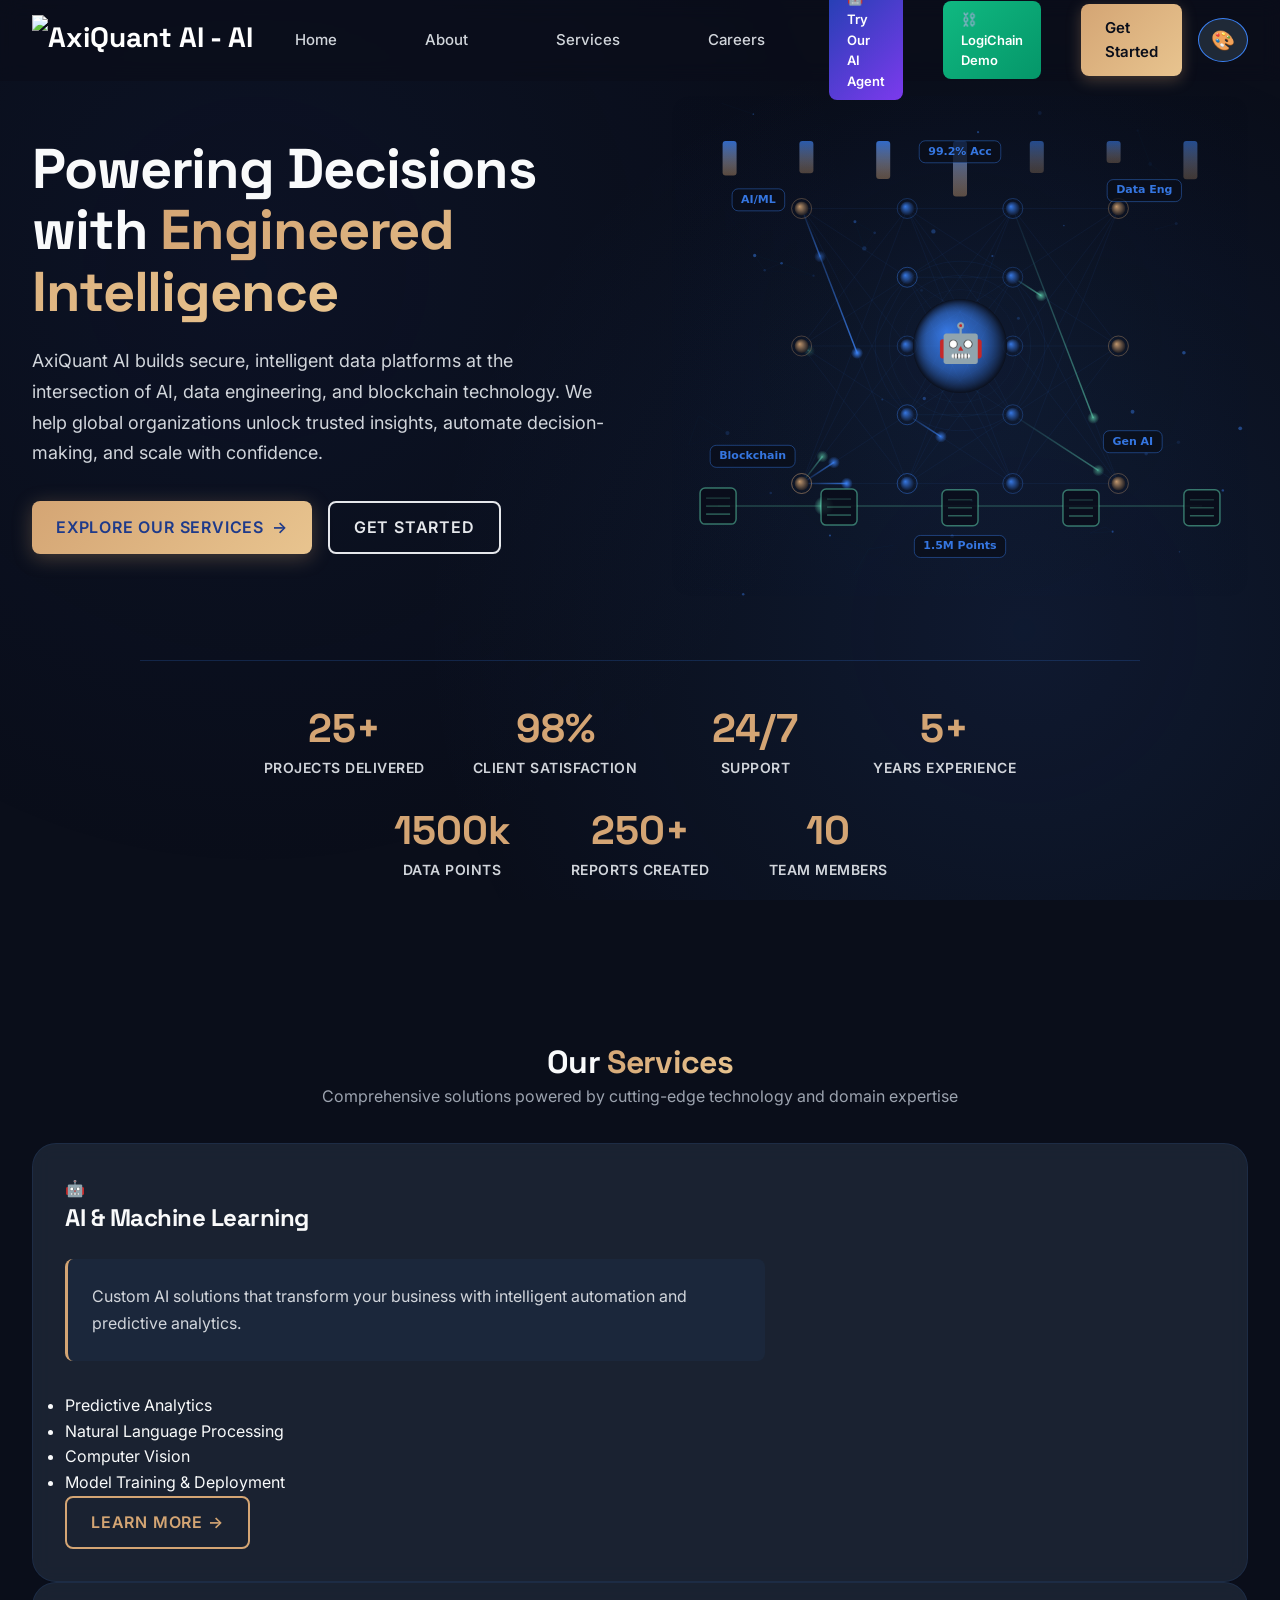
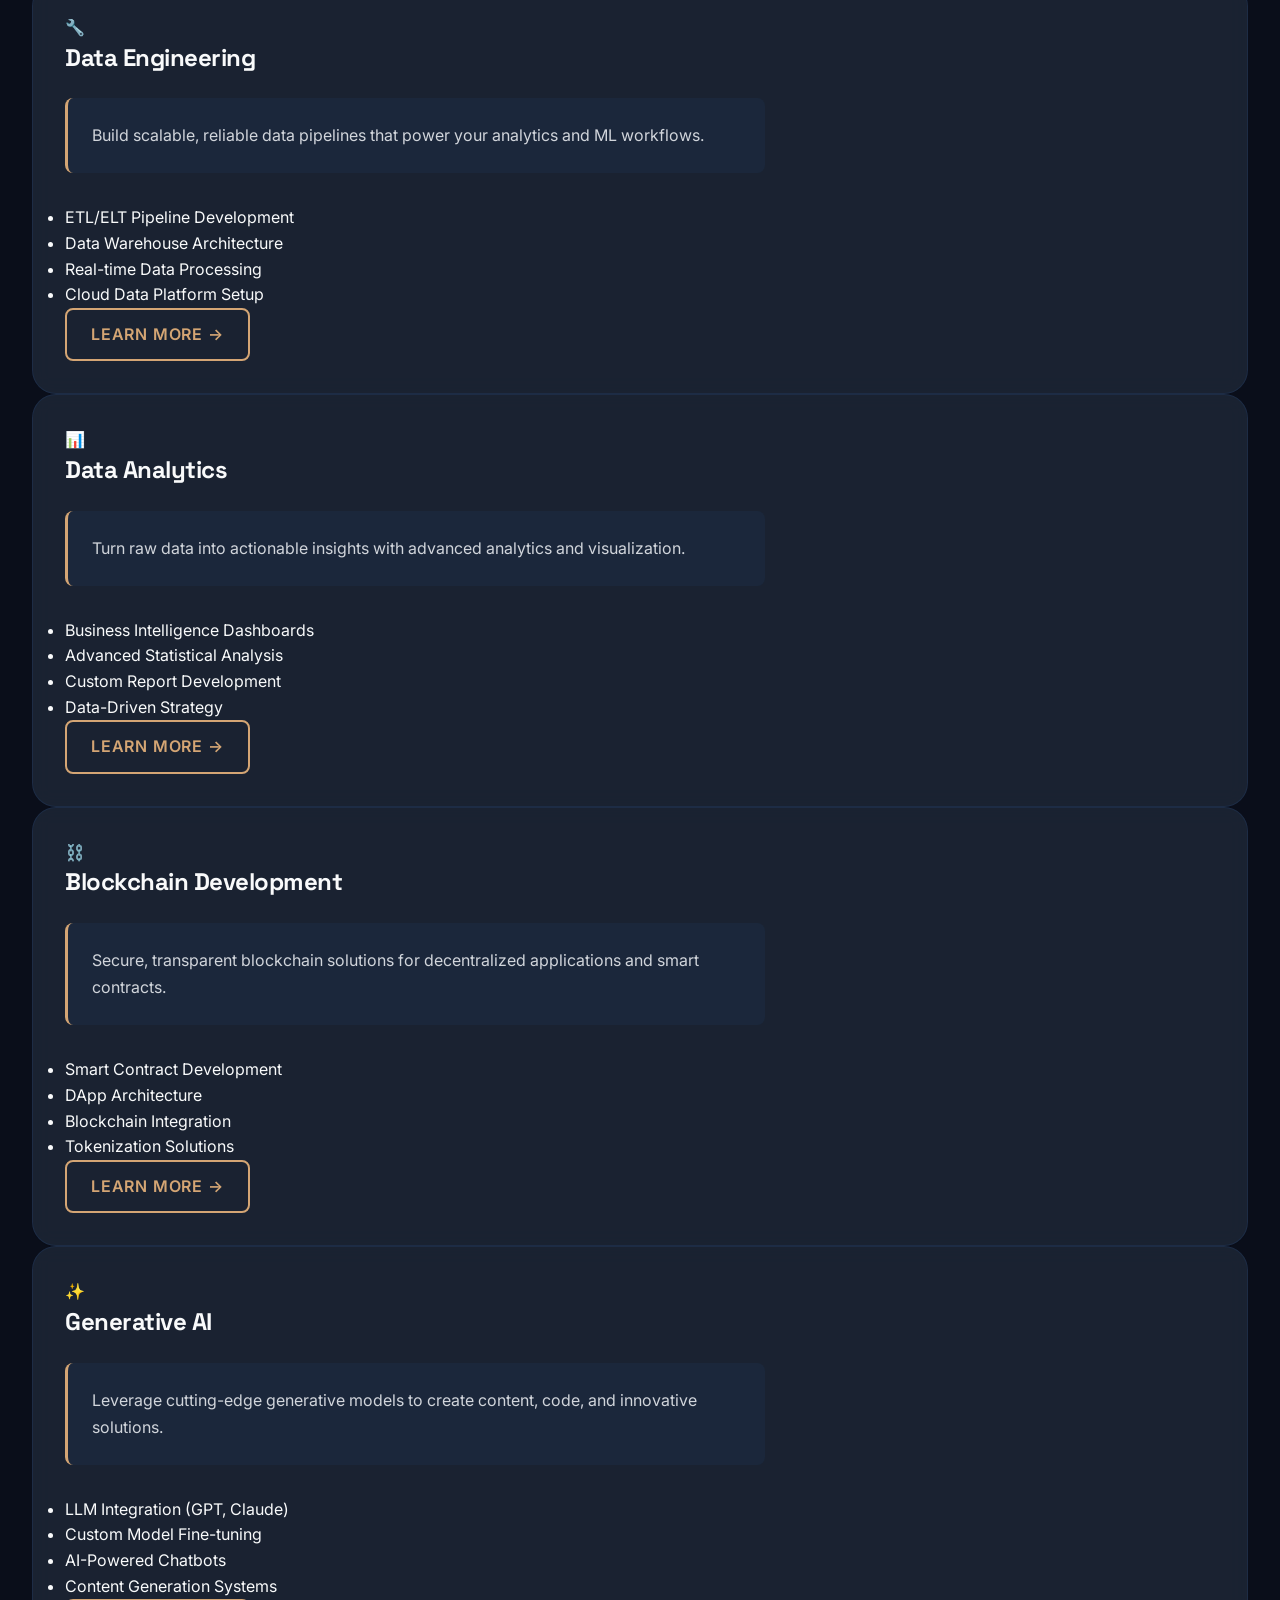
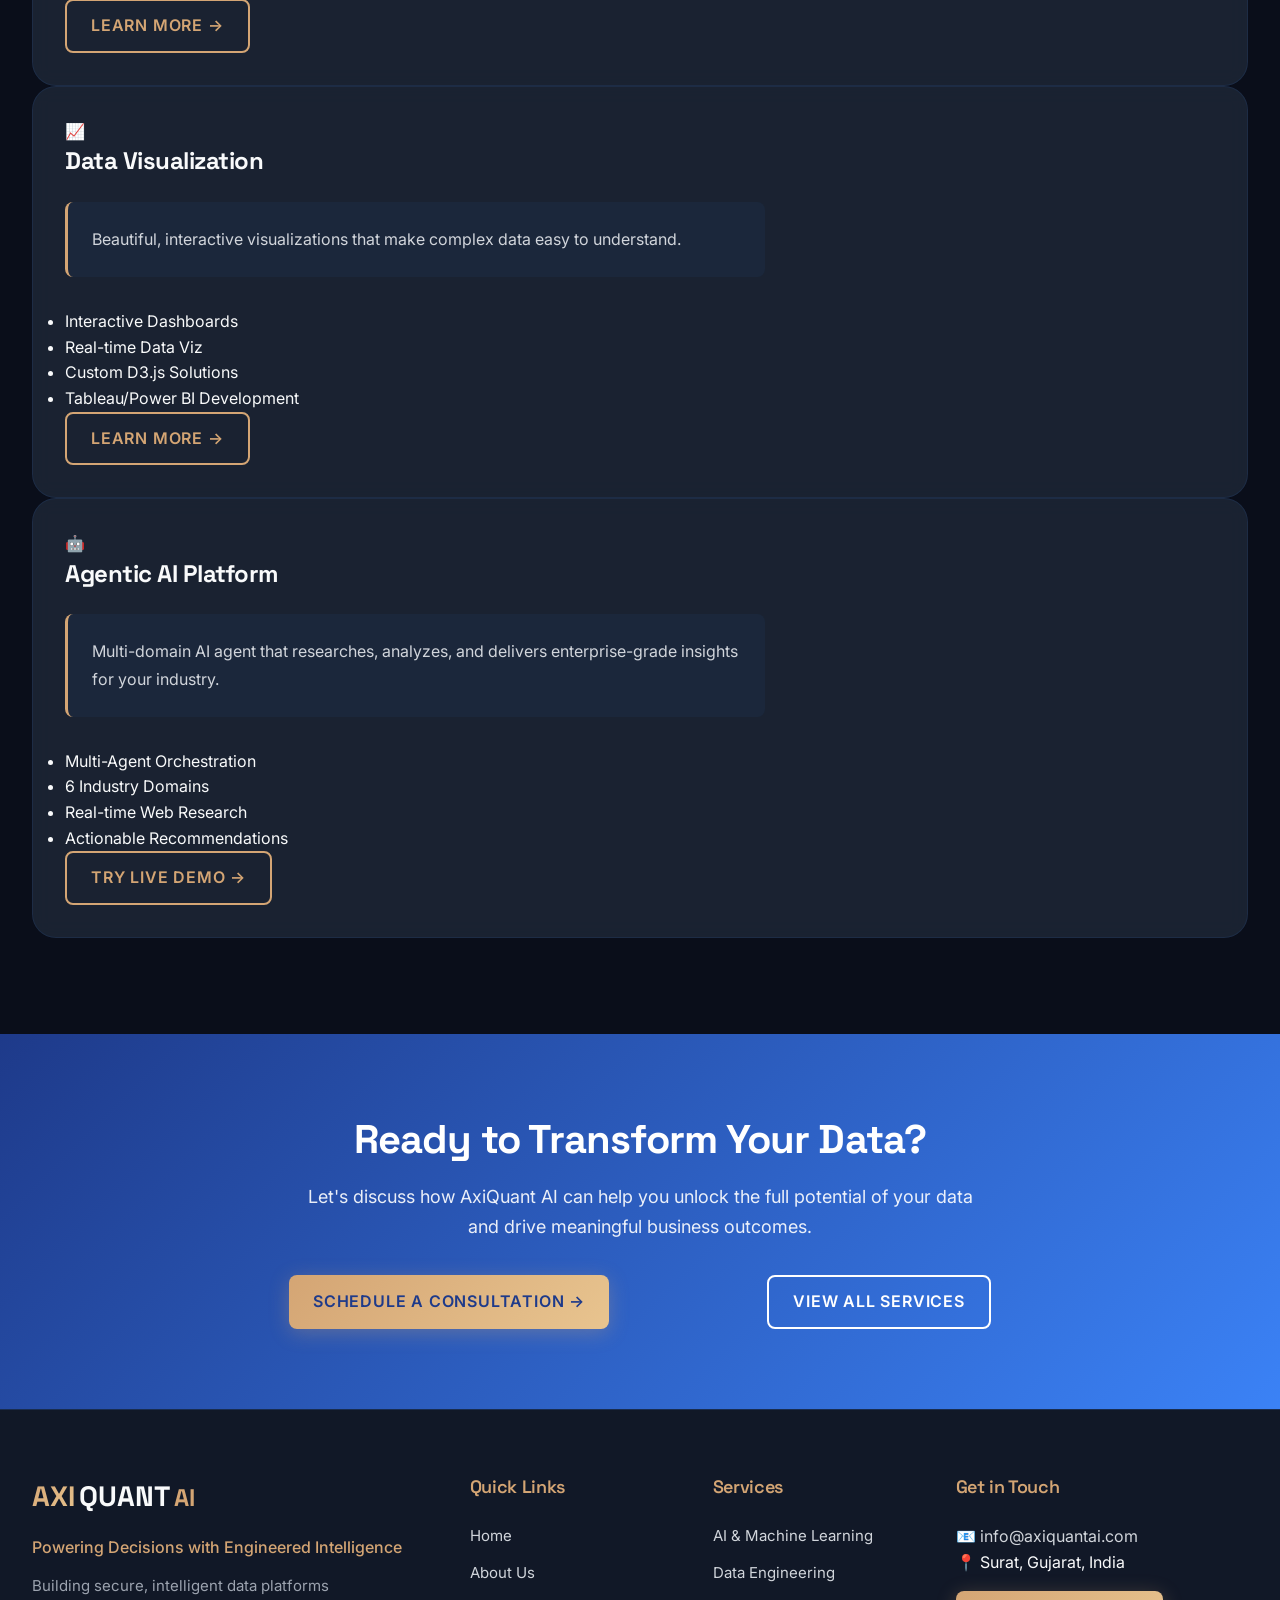
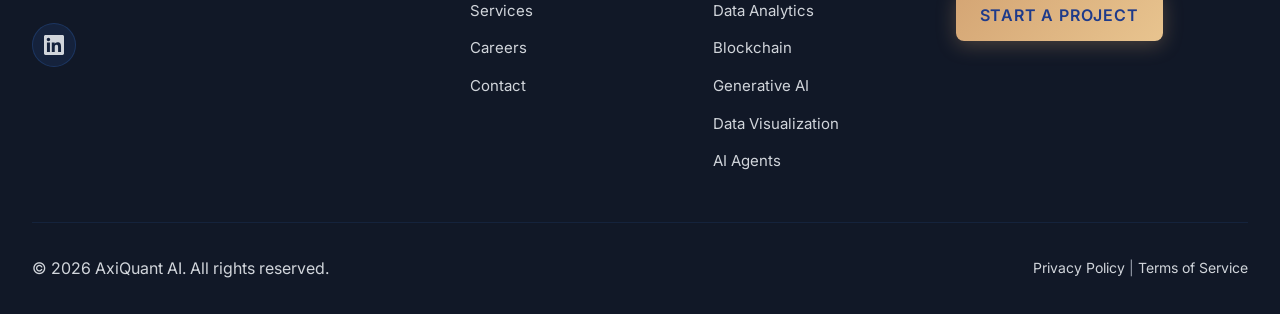
==== commit 1a7e1a13: "add demo for block chain" ====
--- a/index.html
+++ b/index.html
@@ -63,7 +63,8 @@
                 <li role="none"><a href="services.html" class="nav-link" role="menuitem">Services</a></li>
                 <li role="none"><a href="careers.html" class="nav-link" role="menuitem">Careers</a></li>
                 <li role="none"><a href="ai-agent.html" target="_blank" class="nav-link btn-ai" role="menuitem">🤖 Try Our AI Agent</a></li>
-                <li role="none"><a href="contact.html" class="nav-link btn-nav" role="menuitem">Get Started</a></li>                
+                <li role="none"><a href="https://logichain.axiquantai.com" target="_blank" class="nav-link btn-blockchain" role="menuitem">⛓️ LogiChain Demo</a></li>
+                <li role="none"><a href="contact.html" class="nav-link btn-nav" role="menuitem">Get Started</a></li>              
             </ul>
 
             <!-- Theme Switcher -->
@@ -97,7 +98,8 @@
                 <li role="none"><a href="services.html" class="mobile-nav-link" role="menuitem">Services</a></li>
                 <li role="none"><a href="careers.html" class="mobile-nav-link" role="menuitem">Careers</a></li>
                 <li role="none"><a href="ai-agent.html" target="_blank" class="mobile-nav-link" role="menuitem">🤖 Try Our AI Agent</a></li>
-                <li role="none"><a href="contact.html" class="mobile-nav-link btn-primary" role="menuitem">Get Started</a></li> 
+                <li role="none"><a href="https://logichain.axiquantai.com" target="_blank" class="mobile-nav-link" role="menuitem">⛓️ LogiChain Demo</a></li>
+                <li role="none"><a href="contact.html" class="mobile-nav-link btn-primary" role="menuitem">Get Started</a></li>
             </ul>
         </div>
     </header>
@@ -129,290 +131,408 @@
                 </div>
 
                 <!-- Right: Animation -->
-                <div class="hero-animation">
-                    <div class="animation-wrapper" style="position:relative;width:100%;height:480px;">
-
-                        <!-- Canvas for neural network -->
-                        <canvas id="neuralCanvas" style="position:absolute;top:0;left:0;width:100%;height:100%;border-radius:20px;"></canvas>
-
-                        <!-- Overlay labels -->
-                        <div style="position:absolute;top:16px;left:50%;transform:translateX(-50%);display:flex;gap:10px;flex-wrap:wrap;justify-content:center;z-index:2;pointer-events:none;">
-                            <span class="ai-badge">🧠 AI/ML</span>
-                            <span class="ai-badge">🔧 Data Eng</span>
-                            <span class="ai-badge">⛓️ Blockchain</span>
-                            <span class="ai-badge">✨ Gen AI</span>
-                        </div>
-
-                        <!-- Center glowing orb -->
-                        <div style="position:absolute;top:50%;left:50%;transform:translate(-50%,-50%);z-index:2;pointer-events:none;text-align:center;">
-                            <div class="orb-core">
-                                <span style="font-size:32px;">🤖</span>
-                            </div>
-                            <div style="margin-top:8px;font-size:11px;color:rgba(255,255,255,0.6);letter-spacing:2px;text-transform:uppercase;">AxiQuant AI</div>
-                        </div>
-
-                        <!-- Floating metric cards -->
-                        <div class="metric-card" style="top:20%;left:4%;">
-                            <div class="metric-val">99.2%</div>
-                            <div class="metric-lbl">Model Accuracy</div>
-                        </div>
-                        <div class="metric-card" style="top:60%;left:4%;">
-                            <div class="metric-val">1.5M+</div>
-                            <div class="metric-lbl">Data Points</div>
-                        </div>
-                        <div class="metric-card" style="top:20%;right:4%;">
-                            <div class="metric-val">50ms</div>
-                            <div class="metric-lbl">Inference</div>
-                        </div>
-                        <div class="metric-card" style="top:60%;right:4%;">
-                            <div class="metric-val">24/7</div>
-                            <div class="metric-lbl">Uptime</div>
-                        </div>
-                    </div>
+                <div class="hero-animation" id="heroAnimationSection">
+                    <canvas id="axiCanvas"></canvas>
                 </div>
 
                 <style>
-                .ai-badge {
-                    background: rgba(255,255,255,0.08);
-                    border: 1px solid rgba(255,255,255,0.15);
-                    color: rgba(255,255,255,0.85);
-                    padding: 4px 12px;
-                    border-radius: 20px;
-                    font-size: 11px;
-                    font-weight: 500;
-                    backdrop-filter: blur(8px);
-                    white-space: nowrap;
+                #heroAnimationSection {
+                    position: relative;
+                    display: flex;
+                    justify-content: center;
+                    align-items: center;
+                    min-height: 500px;
+                    width: 100%;
                 }
-                .orb-core {
-                    width: 80px;
-                    height: 80px;
-                    background: radial-gradient(circle at 35% 35%, #4f9eff, #1e3a8a);
-                    border-radius: 50%;
-                    display: flex;
-                    align-items: center;
-                    justify-content: center;
-                    margin: 0 auto;
-                    box-shadow:
-                        0 0 0 12px rgba(59,130,246,0.1),
-                        0 0 0 24px rgba(59,130,246,0.05),
-                        0 0 40px rgba(59,130,246,0.4);
-                    animation: orbPulse 3s ease-in-out infinite;
-                }
-                @keyframes orbPulse {
-                    0%,100% { box-shadow: 0 0 0 12px rgba(59,130,246,0.1), 0 0 0 24px rgba(59,130,246,0.05), 0 0 40px rgba(59,130,246,0.4); }
-                    50%      { box-shadow: 0 0 0 18px rgba(59,130,246,0.15), 0 0 0 36px rgba(59,130,246,0.07), 0 0 60px rgba(59,130,246,0.6); }
-                }
-                .metric-card {
-                    position: absolute;
-                    background: rgba(15,23,42,0.75);
-                    border: 1px solid rgba(59,130,246,0.3);
-                    border-radius: 10px;
-                    padding: 8px 14px;
-                    z-index: 2;
-                    backdrop-filter: blur(10px);
-                    animation: floatCard 4s ease-in-out infinite;
-                    min-width: 80px;
-                }
-                .metric-card:nth-child(odd)  { animation-delay: 0s; }
-                .metric-card:nth-child(even) { animation-delay: 2s; }
-                .metric-val {
-                    font-size: 18px;
-                    font-weight: 700;
-                    color: #60a5fa;
-                    line-height: 1.1;
-                }
-                .metric-lbl {
-                    font-size: 10px;
-                    color: rgba(255,255,255,0.5);
-                    margin-top: 2px;
-                    white-space: nowrap;
-                }
-                @keyframes floatCard {
-                    0%,100% { transform: translateY(0px); }
-                    50%      { transform: translateY(-8px); }
+                #axiCanvas {
+                    width: 100%;
+                    height: 500px;
+                    border-radius: 16px;
+                    display: block;
                 }
                 </style>
 
                 <script>
                 (function() {
-                    // ── Theme colour map ─────────────────────────────────────────
-                    // Each entry: [primaryRGB, lightRGB, bgR, bgG, bgB]
-                    const THEME_COLORS = {
-                        dark:     { primary:'59,130,246',  light:'147,197,253', deep:'30,58,138',  bg:'15,23,42'    },
-                        light:    { primary:'37,99,235',   light:'96,165,250',  deep:'29,78,216',  bg:'219,234,254' },
-                        ocean:    { primary:'6,182,212',   light:'103,232,249', deep:'14,116,144', bg:'8,47,73'     },
-                        warm:     { primary:'234,88,12',   light:'251,146,60',  deep:'154,52,18',  bg:'67,20,7'     },
-                        midnight: { primary:'139,92,246',  light:'196,181,253', deep:'76,29,149',  bg:'15,10,40'    },
+                    /* ── Theme palette (handles dark = no attribute) ── */
+                    const THEMES = {
+                        '':         { p:[59,130,246],  s:[99,220,180],  a:[212,165,116], bg:[10,14,26]   },
+                        'dark':     { p:[59,130,246],  s:[99,220,180],  a:[212,165,116], bg:[10,14,26]   },
+                        'light':    { p:[37,99,235],   s:[16,185,129],  a:[245,158,11],  bg:[240,245,255] },
+                        'ocean':    { p:[6,182,212],   s:[52,211,153],  a:[251,191,36],  bg:[8,47,73]    },
+                        'warm':     { p:[234,88,12],   s:[245,158,11],  a:[239,68,68],   bg:[67,20,7]    },
+                        'midnight': { p:[139,92,246],  s:[236,72,153],  a:[99,220,180],  bg:[15,10,40]   },
                     };
 
-                    function getThemeColors() {
-                        const t = document.documentElement.getAttribute('data-theme') || 'dark';
-                        return THEME_COLORS[t] || THEME_COLORS.dark;
-                    }
-
-                    const canvas = document.getElementById('neuralCanvas');
-                    const ctx = canvas.getContext('2d');
-
+                    function getTheme() {
+                        const t = document.documentElement.getAttribute('data-theme') || '';
+                        return THEMES[t] || THEMES[''];
+                    }
+
+                    function rgb(arr, a) {
+                        return a !== undefined
+                            ? `rgba(${arr[0]},${arr[1]},${arr[2]},${a})`
+                            : `rgb(${arr[0]},${arr[1]},${arr[2]})`;
+                    }
+
+                    const canvas = document.getElementById('axiCanvas');
+                    const ctx    = canvas.getContext('2d');
+                    let W, H;
+
+                    /* ── Resize ── */
                     function resize() {
-                        const rect = canvas.parentElement.getBoundingClientRect();
-                        canvas.width  = rect.width  || 480;
-                        canvas.height = rect.height || 480;
-                        buildNodes();
-                    }
-                    resize();
-                    window.addEventListener('resize', resize);
-
-                    const layers = [4, 6, 6, 4];
-                    let nodes = [];
-                    let pulses = [];
-
-                    function buildNodes() {
-                        nodes = [];
-                        const w = canvas.width, h = canvas.height;
-                        const layerXPositions = [0.15, 0.37, 0.63, 0.85];
-                        layers.forEach((count, li) => {
-                            const x = w * layerXPositions[li];
+                        const rect = canvas.getBoundingClientRect();
+                        W = canvas.width  = rect.width  || 480;
+                        H = canvas.height = rect.height || 500;
+                        initAll();
+                    }
+
+                    /* ════════════════════════════════
+                       LAYER 1 — Particle field
+                    ════════════════════════════════ */
+                    let particles = [];
+                    function initParticles() {
+                        particles = [];
+                        const N = Math.floor(W * H / 5000);
+                        for (let i = 0; i < N; i++) {
+                            particles.push({
+                                x: Math.random() * W,
+                                y: Math.random() * H,
+                                r: 0.8 + Math.random() * 1.5,
+                                vx: (Math.random() - 0.5) * 0.3,
+                                vy: (Math.random() - 0.5) * 0.3,
+                                phase: Math.random() * Math.PI * 2,
+                            });
+                        }
+                    }
+
+                    function drawParticles(c) {
+                        particles.forEach(p => {
+                            p.x += p.vx; p.y += p.vy; p.phase += 0.015;
+                            if (p.x < 0) p.x = W; if (p.x > W) p.x = 0;
+                            if (p.y < 0) p.y = H; if (p.y > H) p.y = 0;
+                            const alpha = 0.2 + 0.25 * Math.sin(p.phase);
+                            ctx.beginPath();
+                            ctx.arc(p.x, p.y, p.r, 0, Math.PI * 2);
+                            ctx.fillStyle = rgb(c.p, alpha);
+                            ctx.fill();
+                            // Connect nearby particles
+                            particles.forEach(q => {
+                                const dx = p.x - q.x, dy = p.y - q.y;
+                                const dist = Math.sqrt(dx*dx + dy*dy);
+                                if (dist < 80) {
+                                    ctx.beginPath();
+                                    ctx.moveTo(p.x, p.y);
+                                    ctx.lineTo(q.x, q.y);
+                                    ctx.strokeStyle = rgb(c.p, 0.04 * (1 - dist/80));
+                                    ctx.lineWidth = 0.5;
+                                    ctx.stroke();
+                                }
+                            });
+                        });
+                    }
+
+                    /* ════════════════════════════════
+                       LAYER 2 — Neural network
+                    ════════════════════════════════ */
+                    const NN_LAYERS = [3, 5, 5, 3];
+                    let nnNodes = [], nnPulses = [];
+
+                    function initNN() {
+                        nnNodes = [];
+                        const cx = W * 0.5, cy = H * 0.5;
+                        const xSpan = W * 0.55, ySpan = H * 0.55;
+                        NN_LAYERS.forEach((count, li) => {
+                            const lx = cx - xSpan/2 + (xSpan / (NN_LAYERS.length - 1)) * li;
                             for (let ni = 0; ni < count; ni++) {
-                                const y = h * (0.2 + 0.6 * (ni / (count - 1 || 1)));
-                                nodes.push({ x, y, layer: li, idx: ni, glow: Math.random() * Math.PI * 2 });
+                                const ly = cy - ySpan/2 + (ySpan / (count - 1 || 1)) * ni;
+                                nnNodes.push({ x: lx, y: ly, li, ni, phase: Math.random() * Math.PI * 2 });
                             }
                         });
                     }
 
-                    function getLayerNodes(li) {
-                        return nodes.filter(n => n.layer === li);
-                    }
-
-                    function spawnPulse() {
-                        const li = Math.floor(Math.random() * (layers.length - 1));
-                        const from = getLayerNodes(li);
-                        const to   = getLayerNodes(li + 1);
-                        const src  = from[Math.floor(Math.random() * from.length)];
-                        const dst  = to[Math.floor(Math.random() * to.length)];
-                        pulses.push({ sx: src.x, sy: src.y, ex: dst.x, ey: dst.y, t: 0, speed: 0.008 + Math.random() * 0.006 });
-                    }
-
-                    setInterval(spawnPulse, 180);
-
-                    // ── Also update orb + metric card + badge colours on theme change ──
-                    function applyThemeToUI() {
-                        const c = getThemeColors();
-                        const [r, g, b] = c.primary.split(',');
-
-                        // Orb
-                        const orb = document.querySelector('.orb-core');
-                        if (orb) {
-                            orb.style.background = `radial-gradient(circle at 35% 35%, rgb(${c.light}), rgb(${c.deep}))`;
-                            orb.style.boxShadow  = `0 0 0 12px rgba(${c.primary},0.1), 0 0 0 24px rgba(${c.primary},0.05), 0 0 40px rgba(${c.primary},0.4)`;
-                        }
-
-                        // Metric values
-                        document.querySelectorAll('.metric-val').forEach(el => {
-                            el.style.color = `rgb(${c.light})`;
-                        });
-
-                        // Metric card borders
-                        document.querySelectorAll('.metric-card').forEach(el => {
-                            el.style.borderColor = `rgba(${c.primary},0.35)`;
-                        });
-
-                        // Badges
-                        document.querySelectorAll('.ai-badge').forEach(el => {
-                            el.style.borderColor = `rgba(${c.primary},0.35)`;
-                            el.style.background  = `rgba(${c.primary},0.1)`;
-                        });
-
-                        // Update orb keyframe glow dynamically via CSS variable
-                        document.documentElement.style.setProperty('--anim-primary', c.primary);
-                    }
-
-                    // Watch for theme attribute changes
-                    const observer = new MutationObserver(applyThemeToUI);
-                    observer.observe(document.documentElement, { attributes: true, attributeFilter: ['data-theme'] });
-
-                    // Apply on load
-                    document.addEventListener('DOMContentLoaded', applyThemeToUI);
-                    setTimeout(applyThemeToUI, 100); // fallback
-
-                    function draw() {
-                        const w = canvas.width, h = canvas.height;
-                        const c = getThemeColors();
-
-                        ctx.clearRect(0, 0, w, h);
-
-                        // Background glow
-                        const bg = ctx.createRadialGradient(w/2, h/2, 0, w/2, h/2, w * 0.7);
-                        bg.addColorStop(0, `rgba(${c.deep},0.25)`);
-                        bg.addColorStop(1, `rgba(${c.bg},0.0)`);
-                        ctx.fillStyle = bg;
-                        ctx.fillRect(0, 0, w, h);
-
+                    function layerNodes(li) { return nnNodes.filter(n => n.li === li); }
+
+                    function spawnNNPulse() {
+                        const li = Math.floor(Math.random() * (NN_LAYERS.length - 1));
+                        const src = layerNodes(li)[Math.floor(Math.random() * NN_LAYERS[li])];
+                        const dst = layerNodes(li+1)[Math.floor(Math.random() * NN_LAYERS[li+1])];
+                        if (src && dst) nnPulses.push({ sx:src.x, sy:src.y, ex:dst.x, ey:dst.y, t:0, spd:0.012+Math.random()*0.008, col: Math.random() > 0.5 ? 'p' : 's' });
+                    }
+
+                    function drawNN(c) {
                         // Edges
-                        for (let li = 0; li < layers.length - 1; li++) {
-                            const from = getLayerNodes(li);
-                            const to   = getLayerNodes(li + 1);
-                            from.forEach(src => {
-                                to.forEach(dst => {
+                        for (let li = 0; li < NN_LAYERS.length - 1; li++) {
+                            layerNodes(li).forEach(src => {
+                                layerNodes(li+1).forEach(dst => {
                                     ctx.beginPath();
                                     ctx.moveTo(src.x, src.y);
                                     ctx.lineTo(dst.x, dst.y);
-                                    ctx.strokeStyle = `rgba(${c.primary},0.10)`;
+                                    ctx.strokeStyle = rgb(c.p, 0.08);
                                     ctx.lineWidth = 0.8;
                                     ctx.stroke();
                                 });
                             });
                         }
-
                         // Pulses
-                        pulses = pulses.filter(p => p.t <= 1);
-                        pulses.forEach(p => {
-                            p.t += p.speed;
+                        nnPulses = nnPulses.filter(p => p.t <= 1);
+                        nnPulses.forEach(p => {
+                            p.t += p.spd;
                             const px = p.sx + (p.ex - p.sx) * p.t;
                             const py = p.sy + (p.ey - p.sy) * p.t;
                             const alpha = Math.sin(p.t * Math.PI);
-
-                            const grad = ctx.createLinearGradient(p.sx, p.sy, px, py);
-                            grad.addColorStop(0, `rgba(${c.primary},0)`);
-                            grad.addColorStop(1, `rgba(${c.light},${alpha * 0.7})`);
+                            const col = p.col === 'p' ? c.p : c.s;
+                            // Trail
+                            const g = ctx.createLinearGradient(p.sx, p.sy, px, py);
+                            g.addColorStop(0, rgb(col, 0));
+                            g.addColorStop(1, rgb(col, alpha * 0.8));
+                            ctx.beginPath(); ctx.moveTo(p.sx, p.sy); ctx.lineTo(px, py);
+                            ctx.strokeStyle = g; ctx.lineWidth = 1.5; ctx.stroke();
+                            // Dot
+                            const dg = ctx.createRadialGradient(px, py, 0, px, py, 6);
+                            dg.addColorStop(0, rgb(col, alpha));
+                            dg.addColorStop(1, rgb(col, 0));
+                            ctx.beginPath(); ctx.arc(px, py, 6, 0, Math.PI*2);
+                            ctx.fillStyle = dg; ctx.fill();
+                        });
+                        // Nodes
+                        nnNodes.forEach(n => {
+                            n.phase += 0.018;
+                            const g = 0.5 + 0.5 * Math.sin(n.phase);
+                            const col = n.li === 0 || n.li === NN_LAYERS.length-1 ? c.a : c.p;
+                            // Outer glow ring
+                            ctx.beginPath(); ctx.arc(n.x, n.y, 10, 0, Math.PI*2);
+                            ctx.strokeStyle = rgb(col, 0.25 + 0.25*g); ctx.lineWidth = 1; ctx.stroke();
+                            // Fill
+                            const ng = ctx.createRadialGradient(n.x-2, n.y-2, 0, n.x, n.y, 8);
+                            ng.addColorStop(0, rgb(col, 0.9));
+                            ng.addColorStop(1, rgb(c.bg, 0.9));
+                            ctx.beginPath(); ctx.arc(n.x, n.y, 7, 0, Math.PI*2);
+                            ctx.fillStyle = ng; ctx.fill();
+                        });
+                    }
+
+                    /* ════════════════════════════════
+                       LAYER 3 — Blockchain chain
+                    ════════════════════════════════ */
+                    let chain = [], chainT = 0;
+
+                    function initChain() {
+                        chain = [];
+                        const n = 5;
+                        const startX = W * 0.08, endX = W * 0.92;
+                        const y = H * 0.82;
+                        for (let i = 0; i < n; i++) {
+                            chain.push({ x: startX + (endX - startX) / (n-1) * i, y, phase: i * 0.5 });
+                        }
+                    }
+
+                    function drawChain(c) {
+                        chainT += 0.012;
+                        const pulse = (chainT % (chain.length - 1));
+                        const activeIdx = Math.floor(pulse);
+                        const subT = pulse - activeIdx;
+
+                        // Links
+                        for (let i = 0; i < chain.length - 1; i++) {
+                            const a = chain[i], b = chain[i+1];
+                            ctx.beginPath(); ctx.moveTo(a.x, a.y); ctx.lineTo(b.x, b.y);
+                            ctx.strokeStyle = rgb(c.s, 0.25); ctx.lineWidth = 1.5; ctx.stroke();
+                            // Animated pulse on active link
+                            if (i === activeIdx) {
+                                const px = a.x + (b.x - a.x) * subT;
+                                const py = a.y + (b.y - a.y) * subT;
+                                const sg = ctx.createRadialGradient(px, py, 0, px, py, 10);
+                                sg.addColorStop(0, rgb(c.s, 0.9));
+                                sg.addColorStop(1, rgb(c.s, 0));
+                                ctx.beginPath(); ctx.arc(px, py, 10, 0, Math.PI*2);
+                                ctx.fillStyle = sg; ctx.fill();
+                            }
+                        }
+
+                        // Blocks
+                        chain.forEach((bl, i) => {
+                            bl.phase += 0.02;
+                            const gy = 2 * Math.sin(bl.phase);
+                            const bx = bl.x - 18, by = bl.y + gy - 18;
+                            // Block body
                             ctx.beginPath();
-                            ctx.moveTo(p.sx, p.sy);
-                            ctx.lineTo(px, py);
-                            ctx.strokeStyle = grad;
+                            ctx.roundRect(bx, by, 36, 36, 5);
+                            ctx.fillStyle = rgb(c.bg, 0.85);
+                            ctx.fill();
+                            ctx.strokeStyle = rgb(c.s, 0.5);
                             ctx.lineWidth = 1.5;
                             ctx.stroke();
-
-                            const dot = ctx.createRadialGradient(px, py, 0, px, py, 5);
-                            dot.addColorStop(0, `rgba(${c.light},${alpha})`);
-                            dot.addColorStop(1, `rgba(${c.primary},0)`);
+                            // Hash lines inside
+                            for (let h = 0; h < 3; h++) {
+                                ctx.beginPath();
+                                ctx.moveTo(bx+6, by+10+h*8);
+                                ctx.lineTo(bx+30, by+10+h*8);
+                                ctx.strokeStyle = rgb(c.s, 0.2 + 0.1*h);
+                                ctx.lineWidth = 1.5;
+                                ctx.stroke();
+                            }
+                        });
+                    }
+
+                    /* ════════════════════════════════
+                       LAYER 4 — Data flow bars (top)
+                    ════════════════════════════════ */
+                    let bars = [];
+                    function initBars() {
+                        bars = [];
+                        const n = 7;
+                        for (let i = 0; i < n; i++) {
+                            bars.push({
+                                x: W * (0.1 + 0.8 * (i / (n-1))),
+                                baseH: 20 + Math.random() * 30,
+                                phase: Math.random() * Math.PI * 2,
+                                spd: 0.03 + Math.random() * 0.02,
+                            });
+                        }
+                    }
+
+                    function drawBars(c) {
+                        const barW = 14, topY = H * 0.09;
+                        bars.forEach(b => {
+                            b.phase += b.spd;
+                            const h = b.baseH * (0.6 + 0.8 * Math.abs(Math.sin(b.phase)));
+                            const alpha = 0.4 + 0.4 * Math.abs(Math.sin(b.phase));
+                            const g = ctx.createLinearGradient(b.x, topY, b.x, topY + h);
+                            g.addColorStop(0, rgb(c.p, alpha));
+                            g.addColorStop(1, rgb(c.a, alpha * 0.5));
                             ctx.beginPath();
-                            ctx.arc(px, py, 5, 0, Math.PI * 2);
-                            ctx.fillStyle = dot;
+                            ctx.roundRect(b.x - barW/2, topY, barW, h, 3);
+                            ctx.fillStyle = g;
                             ctx.fill();
                         });
-
-                        // Nodes
-                        nodes.forEach(n => {
-                            n.glow += 0.02;
-                            const glow = 0.5 + 0.5 * Math.sin(n.glow);
-
+                    }
+
+                    /* ════════════════════════════════
+                       LAYER 5 — Centre orb
+                    ════════════════════════════════ */
+                    let orbT = 0;
+                    function drawOrb(c) {
+                        orbT += 0.012;
+                        const cx = W/2, cy = H/2;
+                        const r = 44 + 4 * Math.sin(orbT);
+
+                        // Outer pulse rings
+                        [1.8, 1.5, 1.2].forEach((scale, i) => {
+                            const alpha = 0.04 + 0.03 * Math.sin(orbT - i * 0.5);
                             ctx.beginPath();
-                            ctx.arc(n.x, n.y, 10, 0, Math.PI * 2);
-                            ctx.strokeStyle = `rgba(${c.primary},${0.2 + 0.3 * glow})`;
+                            ctx.arc(cx, cy, r * scale, 0, Math.PI*2);
+                            ctx.strokeStyle = rgb(c.p, alpha);
                             ctx.lineWidth = 1;
                             ctx.stroke();
-
-                            const ng = ctx.createRadialGradient(n.x - 2, n.y - 2, 0, n.x, n.y, 7);
-                            ng.addColorStop(0, `rgba(${c.light},${0.7 + 0.3 * glow})`);
-                            ng.addColorStop(1, `rgba(${c.deep},0.9)`);
+                        });
+
+                        // Core gradient
+                        const og = ctx.createRadialGradient(cx - r*0.3, cy - r*0.3, 0, cx, cy, r);
+                        og.addColorStop(0, rgb(c.p, 0.9));
+                        og.addColorStop(0.6, rgb(c.p, 0.6));
+                        og.addColorStop(1, rgb(c.bg, 0.9));
+                        ctx.beginPath();
+                        ctx.arc(cx, cy, r, 0, Math.PI*2);
+                        ctx.fillStyle = og;
+                        ctx.fill();
+
+                        // Emoji
+                        ctx.font = `${Math.round(r * 0.8)}px serif`;
+                        ctx.textAlign = 'center';
+                        ctx.textBaseline = 'middle';
+                        ctx.fillText('🤖', cx, cy);
+                    }
+
+                    /* ════════════════════════════════
+                       LAYER 6 — Floating labels
+                    ════════════════════════════════ */
+                    const LABELS = [
+                        { text:'AI/ML',        rx:0.15, ry:0.20 },
+                        { text:'Data Eng',     rx:0.82, ry:0.18 },
+                        { text:'Blockchain',   rx:0.14, ry:0.72 },
+                        { text:'Gen AI',       rx:0.80, ry:0.70 },
+                        { text:'99.2% Acc',    rx:0.50, ry:0.12 },
+                        { text:'1.5M Points',  rx:0.50, ry:0.90 },
+                    ];
+                    let labelPhases = LABELS.map((_, i) => i * 1.1);
+
+                    function drawLabels(c) {
+                        LABELS.forEach((lbl, i) => {
+                            labelPhases[i] += 0.012;
+                            const fy = 5 * Math.sin(labelPhases[i]);
+                            const lx = lbl.rx * W, ly = lbl.ry * H + fy;
+
+                            ctx.font = 'bold 11px system-ui, sans-serif';
+                            const tw = ctx.measureText(lbl.text).width;
+                            const pw = tw + 18, ph = 22;
+
+                            // Badge bg
                             ctx.beginPath();
-                            ctx.arc(n.x, n.y, 7, 0, Math.PI * 2);
-                            ctx.fillStyle = ng;
+                            ctx.roundRect(lx - pw/2, ly - ph/2, pw, ph, 6);
+                            ctx.fillStyle = rgb(c.bg, 0.75);
                             ctx.fill();
+                            ctx.strokeStyle = rgb(c.p, 0.4);
+                            ctx.lineWidth = 1;
+                            ctx.stroke();
+
+                            // Text
+                            ctx.fillStyle = rgb(c.p, 0.9);
+                            ctx.textAlign = 'center';
+                            ctx.textBaseline = 'middle';
+                            ctx.fillText(lbl.text, lx, ly);
                         });
+                    }
+
+                    /* ════════════════════════════════
+                       INIT + MAIN LOOP
+                    ════════════════════════════════ */
+                    function initAll() {
+                        initParticles();
+                        initNN();
+                        initChain();
+                        initBars();
+                    }
+
+                    setInterval(spawnNNPulse, 160);
+
+                    function draw() {
+                        const c = getTheme();
+                        ctx.clearRect(0, 0, W, H);
+
+                        // Subtle bg gradient
+                        const bg = ctx.createRadialGradient(W/2, H/2, 0, W/2, H/2, W*0.7);
+                        bg.addColorStop(0, rgb(c.p, 0.06));
+                        bg.addColorStop(1, rgb(c.bg, 0));
+                        ctx.fillStyle = bg;
+                        ctx.fillRect(0, 0, W, H);
+
+                        drawParticles(c);
+                        drawBars(c);
+                        drawNN(c);
+                        drawChain(c);
+                        drawOrb(c);
+                        drawLabels(c);
 
                         requestAnimationFrame(draw);
                     }
-                    draw();
+
+                    // Wait for layout then start
+                    function start() {
+                        resize();
+                        draw();
+                    }
+                    if (document.readyState === 'loading') {
+                        document.addEventListener('DOMContentLoaded', start);
+                    } else {
+                        setTimeout(start, 50);
+                    }
+                    window.addEventListener('resize', resize);
+
+                    // Patch main.js applyTheme to trigger canvas repaint (no-op needed, canvas reads live)
+                    // MutationObserver covers setAttribute; also watch removeAttribute (dark theme)
+                    new MutationObserver(() => {}).observe(document.documentElement, { attributes: true, attributeFilter: ['data-theme'] });
+
                 })();
                 </script>
             </div>
@@ -555,6 +675,21 @@
                         <li>Tableau/Power BI Development</li>
                     </ul>
                     <a href="services.html" class="btn btn-secondary">Learn More →</a>
+                </div>
+
+                <div class="service-card card">
+                    <div class="service-icon">🤖</div>
+                    <h3 class="service-title">Agentic AI Platform</h3>
+                    <p class="service-description">
+                        Multi-domain AI agent that researches, analyzes, and delivers enterprise-grade insights for your industry.
+                    </p>
+                    <ul class="service-features">
+                        <li>Multi-Agent Orchestration</li>
+                        <li>6 Industry Domains</li>
+                        <li>Real-time Web Research</li>
+                        <li>Actionable Recommendations</li>
+                    </ul>
+                    <a href="ai-agent.html" target="_blank" class="btn btn-secondary">Try Live Demo →</a>
                 </div>
             </div>
         </div>
@@ -625,6 +760,7 @@
                     <li><a href="services.html">Blockchain</a></li>
                     <li><a href="services.html">Generative AI</a></li>
                     <li><a href="services.html">Data Visualization</a></li>
+                    <li><a href="services.html">AI Agents</a></li>
                 </ul>
             </nav>
             
@@ -633,8 +769,7 @@
                 <h4 class="footer-title">Get in Touch</h4>
                 <address style="font-style: normal;">
                     <p style="color: var(--text-secondary); margin-bottom: 1rem;">
-                        <span aria-label="Email">📧</span> 
-                        <a href="/cdn-cgi/l/email-protection#abc2c5cdc4ebcad3c2dadecac5dfcac285c8c4c6"><span class="__cf_email__" data-cfemail="ec85828a83ac8d94859d998d82988d85c28f8381">[email&#160;protected]</span></a><br>
+                        <p style="color: var(--text-secondary);"><span aria-label="Email">📧</span> info@axiquantai.com</p>
                         <span aria-label="Location">📍</span> Surat, Gujarat, India
                     </p>
                 </address>
--- a/css/style.css
+++ b/css/style.css
@@ -0,0 +1,2588 @@
+/* ========================================
+   AxiQuant AI - Main Stylesheet
+   Dark Theme with Navy Blue & Gold
+   ======================================== */
+
+:root {
+  /* Brand Colors */
+  --primary-navy: #1e3a8a;
+  --primary-gold: #d4a574;
+  --accent-blue: #3b82f6;
+  
+  /* Dark Theme */
+  --bg-primary: #0a0e1a;
+  --bg-secondary: #111827;
+  --bg-tertiary: #1f2937;
+  --bg-card: rgba(31, 41, 55, 0.8);
+  
+  /* Text */
+  --text-primary: #f9fafb;
+  --text-secondary: #d1d5db;
+  --text-tertiary: #9ca3af;
+  
+  /* Effects */
+  --glow-gold: rgba(212, 165, 116, 0.3);
+  --glow-blue: rgba(59, 130, 246, 0.3);
+  
+  /* Spacing */
+  --spacing-xs: 0.5rem;
+  --spacing-sm: 1rem;
+  --spacing-md: 2rem;
+  --spacing-lg: 4rem;
+  --spacing-xl: 6rem;
+  
+  /* Radius */
+  --radius-sm: 0.5rem;
+  --radius-md: 1rem;
+  --radius-lg: 1.5rem;
+  
+  /* Transitions */
+  --transition: 0.3s ease;
+}
+
+/* ========================================
+   Reset & Base
+   ======================================== */
+
+* {
+  margin: 0;
+  padding: 0;
+  box-sizing: border-box;
+}
+
+html {
+  scroll-behavior: smooth;
+  font-size: 16px;
+}
+
+body {
+  font-family: 'Inter', -apple-system, BlinkMacSystemFont, 'Segoe UI', sans-serif;
+  background: var(--bg-primary);
+  color: var(--text-primary);
+  line-height: 1.6;
+  overflow-x: hidden;
+  -webkit-font-smoothing: antialiased;
+}
+
+/* Animated Background */
+body::before {
+  content: '';
+  position: fixed;
+  top: 0;
+  left: 0;
+  width: 100%;
+  height: 100%;
+  background: 
+    radial-gradient(circle at 20% 30%, rgba(30, 58, 138, 0.1) 0%, transparent 50%),
+    radial-gradient(circle at 80% 70%, rgba(59, 130, 246, 0.1) 0%, transparent 50%);
+  z-index: -1;
+  animation: float 20s ease-in-out infinite;
+}
+
+@keyframes float {
+  0%, 100% { transform: translateY(0); }
+  50% { transform: translateY(-20px); }
+}
+
+/* ========================================
+   Typography
+   ======================================== */
+
+h1, h2, h3, h4, h5, h6 {
+  font-family: 'Space Grotesk', 'Inter', sans-serif;
+  font-weight: 700;
+  line-height: 1.2;
+  letter-spacing: -0.02em;
+}
+
+h1 { font-size: clamp(2.5rem, 5vw, 4rem); }
+h2 { font-size: clamp(2rem, 4vw, 3rem); }
+h3 { font-size: clamp(1.5rem, 3vw, 2rem); }
+h4 { font-size: clamp(1.25rem, 2vw, 1.5rem); }
+
+p {
+  color: var(--text-secondary);
+  font-size: 1.125rem;
+  line-height: 1.7;
+}
+
+a {
+  color: var(--primary-gold);
+  text-decoration: none;
+  transition: var(--transition);
+}
+
+a:hover {
+  color: #e8c48f;
+}
+
+.text-gradient {
+  background: linear-gradient(135deg, var(--primary-gold) 0%, #e8c48f 100%);
+  -webkit-background-clip: text;
+  -webkit-text-fill-color: transparent;
+  background-clip: text;
+}
+
+/* ========================================
+   Layout
+   ======================================== */
+
+.container {
+  max-width: 1280px;
+  margin: 0 auto;
+  padding: 0 var(--spacing-md);
+}
+
+.section {
+  padding: var(--spacing-xl) 0;
+  position: relative;
+}
+
+/* ========================================
+   Header & Navigation
+   ======================================== */
+
+header {
+  position: fixed;
+  top: 0;
+  left: 0;
+  width: 100%;
+  z-index: 1000;
+  background: rgba(10, 14, 26, 0.7);
+  backdrop-filter: blur(10px);
+  border-bottom: 1px solid transparent;
+  transition: var(--transition);
+}
+
+header.scrolled {
+  background: rgba(10, 14, 26, 0.95);
+  border-bottom-color: rgba(59, 130, 246, 0.2);
+  box-shadow: 0 4px 30px rgba(0, 0, 0, 0.3);
+}
+
+.navbar {
+  display: flex;
+  align-items: center;
+  justify-content: space-between;
+  padding: 1.25rem 2rem;
+  height: 80px;
+}
+
+.logo {
+  font-family: 'Space Grotesk', sans-serif;
+  font-size: 1.75rem;
+  font-weight: 700;
+  color: var(--text-primary);
+  display: flex;
+  align-items: baseline;
+  gap: 0.25rem;
+}
+
+.logo-ai {
+  color: var(--primary-gold);
+  font-size: 1.5rem;
+  font-weight: 800;
+}
+
+.nav-menu {
+  display: flex;
+  align-items: center;
+  gap: 2.5rem;
+  list-style: none;
+}
+
+.nav-link {
+  color: var(--text-secondary);
+  font-weight: 500;
+  font-size: 0.9375rem;
+  padding: 0.5rem 0;
+  position: relative;
+}
+
+.nav-link::after {
+  content: '';
+  position: absolute;
+  bottom: 0;
+  left: 0;
+  width: 0;
+  height: 2px;
+  background: var(--primary-gold);
+  transition: var(--transition);
+}
+
+.nav-link:hover::after,
+.nav-link.active::after {
+  width: 100%;
+}
+
+.nav-link:hover,
+.nav-link.active {
+  color: var(--primary-gold);
+}
+
+.btn-nav {
+  padding: 0.75rem 1.75rem;
+  background: linear-gradient(135deg, var(--primary-gold) 0%, #e8c48f 100%);
+  color: var(--bg-primary);
+  border-radius: var(--radius-sm);
+  font-weight: 600;
+  box-shadow: 0 4px 15px var(--glow-gold);
+}
+
+.btn-nav::after {
+  display: none;
+}
+
+.btn-nav:hover {
+  transform: translateY(-2px);
+  box-shadow: 0 6px 25px var(--glow-gold);
+  color: var(--bg-primary);
+}
+
+/* Mobile Menu */
+.mobile-menu-btn {
+  display: none;
+  flex-direction: column;
+  gap: 0.375rem;
+  background: none;
+  border: none;
+  cursor: pointer;
+  padding: 0.5rem;
+}
+
+.mobile-menu-btn span {
+  display: block;
+  width: 28px;
+  height: 3px;
+  background: var(--primary-gold);
+  border-radius: 3px;
+  transition: var(--transition);
+}
+
+.mobile-menu-btn.active span:nth-child(1) {
+  transform: rotate(45deg) translate(8px, 8px);
+}
+
+.mobile-menu-btn.active span:nth-child(2) {
+  opacity: 0;
+}
+
+.mobile-menu-btn.active span:nth-child(3) {
+  transform: rotate(-45deg) translate(7px, -7px);
+}
+
+.mobile-menu {
+  position: fixed;
+  top: 80px;
+  left: 0;
+  width: 100%;
+  height: calc(100vh - 80px);
+  background: rgba(10, 14, 26, 0.98);
+  backdrop-filter: blur(20px);
+  transform: translateX(-100%);
+  transition: var(--transition);
+  padding: 2rem;
+}
+
+.mobile-menu.open {
+  transform: translateX(0);
+}
+
+.mobile-nav-menu {
+  list-style: none;
+  display: flex;
+  flex-direction: column;
+  gap: 1.5rem;
+}
+
+.mobile-nav-link {
+  display: block;
+  color: var(--text-secondary);
+  font-size: 1.25rem;
+  font-weight: 500;
+  padding: 1rem;
+  border-radius: var(--radius-sm);
+  transition: var(--transition);
+}
+
+.mobile-nav-link:hover,
+.mobile-nav-link.active {
+  color: var(--primary-gold);
+  background: rgba(212, 165, 116, 0.1);
+}
+
+/* ========================================
+   Buttons
+   ======================================== */
+
+.btn {
+  display: inline-flex;
+  align-items: center;
+  gap: 0.5rem;
+  padding: 0.875rem 2rem;
+  font-size: 1rem;
+  font-weight: 600;
+  border-radius: var(--radius-sm);
+  border: none;
+  cursor: pointer;
+  transition: var(--transition);
+  text-transform: uppercase;
+  letter-spacing: 0.05em;
+}
+
+.btn-primary {
+  background: linear-gradient(135deg, var(--primary-gold) 0%, #e8c48f 100%);
+  color: var(--bg-primary);
+  box-shadow: 0 4px 20px var(--glow-gold);
+}
+
+.btn-primary:hover {
+  transform: translateY(-2px);
+  box-shadow: 0 8px 30px var(--glow-gold);
+}
+
+.btn-secondary {
+  background: transparent;
+  color: var(--primary-gold);
+  border: 2px solid var(--primary-gold);
+}
+
+.btn-secondary:hover {
+  background: var(--primary-gold);
+  color: var(--bg-primary);
+}
+
+.btn-outline {
+  background: transparent;
+  border: 2px solid var(--primary-navy);
+  color: var(--text-primary);
+}
+
+.btn-outline:hover {
+  background: var(--primary-navy);
+  border-color: var(--accent-blue);
+}
+
+/* ========================================
+   Cards
+   ======================================== */
+
+.card {
+  background: var(--bg-card);
+  backdrop-filter: blur(10px);
+  border-radius: var(--radius-lg);
+  padding: var(--spacing-md);
+  border: 1px solid rgba(59, 130, 246, 0.1);
+  transition: var(--transition);
+}
+
+.card:hover {
+  transform: translateY(-8px);
+  border-color: var(--primary-gold);
+  box-shadow: 0 20px 40px rgba(0, 0, 0, 0.3);
+}
+
+/* ========================================
+   Grid
+   ======================================== */
+
+.grid {
+  display: grid;
+  gap: var(--spacing-md);
+}
+
+.grid-2 { grid-template-columns: repeat(auto-fit, minmax(300px, 1fr)); }
+.grid-3 { grid-template-columns: repeat(auto-fit, minmax(250px, 1fr)); }
+.grid-4 { grid-template-columns: repeat(auto-fit, minmax(200px, 1fr)); }
+
+/* ========================================
+   Footer
+   ======================================== */
+
+footer {
+  background: var(--bg-secondary);
+  border-top: 1px solid rgba(59, 130, 246, 0.2);
+  padding: 4rem 0 2rem;
+}
+
+.footer-grid {
+  display: grid;
+  grid-template-columns: 2fr 1fr 1fr 1.5fr;
+  gap: 3rem;
+  margin-bottom: 3rem;
+}
+
+.footer-title {
+  color: var(--primary-gold);
+  font-size: 1.125rem;
+  margin-bottom: 1.5rem;
+  font-weight: 600;
+}
+
+.footer-links {
+  list-style: none;
+  display: flex;
+  flex-direction: column;
+  gap: 0.75rem;
+}
+
+.footer-links a {
+  color: var(--text-secondary);
+  font-size: 0.9375rem;
+  transition: var(--transition);
+}
+
+.footer-links a:hover {
+  color: var(--primary-gold);
+  padding-left: 0.5rem;
+}
+
+.footer-bottom {
+  display: flex;
+  justify-content: space-between;
+  align-items: center;
+  padding-top: 2rem;
+  border-top: 1px solid rgba(59, 130, 246, 0.1);
+  color: var(--text-tertiary);
+  font-size: 0.875rem;
+}
+
+/* ========================================
+   Animations
+   ======================================== */
+
+@keyframes fadeInUp {
+  from {
+    opacity: 0;
+    transform: translateY(30px);
+  }
+  to {
+    opacity: 1;
+    transform: translateY(0);
+  }
+}
+
+@keyframes fadeIn {
+  from { opacity: 0; }
+  to { opacity: 1; }
+}
+
+.fade-in {
+  animation: fadeIn 1s ease-out;
+}
+
+.fade-in-up {
+  animation: fadeInUp 0.8s ease-out;
+}
+
+/* ========================================
+   Scrollbar
+   ======================================== */
+
+::-webkit-scrollbar {
+  width: 10px;
+}
+
+::-webkit-scrollbar-track {
+  background: var(--bg-secondary);
+}
+
+::-webkit-scrollbar-thumb {
+  background: var(--primary-navy);
+  border-radius: 5px;
+}
+
+::-webkit-scrollbar-thumb:hover {
+  background: var(--accent-blue);
+}
+
+/* ========================================
+   Responsive
+   ======================================== */
+
+@media (max-width: 1024px) {
+  .footer-grid {
+    grid-template-columns: 1fr 1fr;
+  }
+}
+
+@media (max-width: 768px) {
+  :root {
+    --spacing-lg: 3rem;
+    --spacing-xl: 4rem;
+  }
+  
+  .nav-menu {
+    display: none;
+  }
+  
+  .mobile-menu-btn {
+    display: flex;
+  }
+  
+  .section {
+    padding: var(--spacing-lg) 0;
+  }
+  
+  .grid-2,
+  .grid-3,
+  .grid-4 {
+    grid-template-columns: 1fr;
+  }
+  
+  .footer-grid {
+    grid-template-columns: 1fr;
+  }
+  
+  .footer-bottom {
+    flex-direction: column;
+    gap: 1rem;
+    text-align: center;
+  }
+}
+
+/* ========================================
+   Utility Classes
+   ======================================== */
+
+.text-center { text-align: center; }
+.text-primary { color: var(--text-primary); }
+.text-secondary { color: var(--text-secondary); }
+.mt-1 { margin-top: 1rem; }
+.mt-2 { margin-top: 2rem; }
+.mb-1 { margin-bottom: 1rem; }
+.mb-2 { margin-bottom: 2rem; }
+.logo-image {
+  height: 50px;
+  width: auto;
+  display: block;
+  filter: brightness(1.1);
+  transition: var(--transition);
+}
+
+.logo-image:hover {
+  filter: brightness(1.3);
+  transform: scale(1.05);
+}
+
+@media (max-width: 768px) {
+  .logo-image {
+    height: 40px;
+  }
+}
+.service-description {
+    margin: 1.5rem 0 2rem;
+    padding: 1.5rem;
+    background: rgba(59, 130, 246, 0.05);
+    border-left: 3px solid var(--primary-gold);
+    border-radius: 8px;
+}
+
+.service-description p {
+    color: var(--text-secondary);
+    line-height: 1.8;
+    margin-bottom: 1rem;
+}
+
+.service-description p:last-child {
+    margin-bottom: 0;
+}
+
+.service-features li strong {
+    color: var(--text-primary);
+    font-weight: 600;
+}
+
+.benefits-grid {
+    display: grid;
+    grid-template-columns: repeat(auto-fit, minmax(300px, 1fr));
+    gap: 2rem;
+    margin-top: 3rem;
+}
+
+.benefit-card p {
+    line-height: 1.7;
+    font-size: 0.9375rem;
+}
+
+.experience-section {
+    padding: 2rem 0;
+}
+
+.experience-item h4 {
+    font-size: 1.25rem;
+    display: flex;
+    align-items: center;
+    gap: 0.5rem;
+}
+
+.experience-item p {
+    font-size: 1rem;
+}
+
+.value-card p {
+    line-height: 1.7;
+    font-size: 0.9375rem;
+}
+
+@media (max-width: 768px) {
+    .service-description {
+        padding: 1rem;
+        margin: 1rem 0 1.5rem;
+    }
+
+    .benefits-grid {
+        grid-template-columns: 1fr;
+        gap: 1.5rem;
+    }
+
+    .experience-item {
+        margin-bottom: 2rem !important;
+    }
+}
+/* Social Media Links Styling */
+/* Add this to your css/style.css file */
+
+.social-links {
+    display: flex;
+    gap: 1rem;
+    margin-top: 1rem;
+}
+
+.social-link {
+    display: flex;
+    align-items: center;
+    justify-content: center;
+    width: 40px;
+    height: 40px;
+    border-radius: 50%;
+    background: rgba(59, 130, 246, 0.1);
+    color: var(--text-secondary);
+    transition: all 0.3s ease;
+    border: 1px solid rgba(59, 130, 246, 0.2);
+}
+
+.social-link:hover {
+    background: var(--primary-gold);
+    color: var(--primary-navy);
+    transform: translateY(-3px);
+    border-color: var(--primary-gold);
+}
+
+.social-link svg {
+    width: 20px;
+    height: 20px;
+    min-width: 20px;
+    min-height: 20px;
+    flex-shrink: 0;
+}
+
+/* Mobile responsive */
+@media (max-width: 768px) {
+    .social-links {
+        justify-content: center;
+        margin-top: 1.5rem;
+    }
+    
+    /* Fix LinkedIn icon size on mobile */
+    .social-link {
+        width: 44px !important;
+        height: 44px !important;
+        min-width: 44px !important;
+        min-height: 44px !important;
+    }
+    
+    .social-link svg {
+        width: 22px !important;
+        height: 22px !important;
+        min-width: 22px !important;
+        min-height: 22px !important;
+    }
+}
+
+/* Footer bottom links spacing */
+.footer-bottom-links a {
+    transition: color 0.3s ease;
+}
+
+.footer-bottom-links a:hover {
+    color: var(--primary-gold);
+}
+/* Updated Hero Section Styles with Animations */
+/* Add this to your css/style.css file */
+
+/* Hero Content Layout */
+.hero {
+    padding: 6rem 0 4rem;
+    min-height: 100vh;
+    display: flex;
+    align-items: center;
+}
+
+/* Main Hero Grid - Left Text, Right Animation */
+.hero-grid {
+    display: grid;
+    grid-template-columns: 1fr 1fr;
+    gap: 4rem;
+    align-items: center;
+    margin-bottom: 4rem;
+}
+
+.hero-text {
+    max-width: 600px;
+}
+
+.hero-title {
+    font-size: 3.5rem;
+    font-weight: 700;
+    line-height: 1.1;
+    margin-bottom: 1.5rem;
+}
+
+.hero-subtitle {
+    font-size: 1.125rem;
+    color: var(--text-secondary);
+    line-height: 1.7;
+    margin-bottom: 2rem;
+}
+
+.hero-cta {
+    display: flex;
+    gap: 1rem;
+    flex-wrap: wrap;
+}
+
+/* ===== ANIMATION - RIGHT SIDE ===== */
+
+.hero-animation {
+    display: flex;
+    justify-content: center;
+    align-items: center;
+    min-height: 500px;
+}
+
+.animation-wrapper {
+    position: relative;
+    width: 450px;
+    height: 450px;
+}
+
+/* Animated Data Bars */
+.data-bars {
+    position: absolute;
+    bottom: 80px;
+    left: 50%;
+    transform: translateX(-50%);
+    display: flex;
+    align-items: flex-end;
+    gap: 20px;
+    height: 280px;
+}
+
+.bar {
+    width: 50px;
+    background: linear-gradient(to top, #3b82f6, #d4a574);
+    border-radius: 8px 8px 0 0;
+    box-shadow: 0 0 30px rgba(59, 130, 246, 0.4);
+    animation: barPulse 2s ease-in-out infinite;
+}
+
+.bar-1 {
+    height: 140px;
+    animation-delay: 0s;
+}
+
+.bar-2 {
+    height: 200px;
+    animation-delay: 0.2s;
+}
+
+.bar-3 {
+    height: 260px;
+    animation-delay: 0.4s;
+}
+
+.bar-4 {
+    height: 180px;
+    animation-delay: 0.6s;
+}
+
+.bar-5 {
+    height: 220px;
+    animation-delay: 0.8s;
+}
+
+@keyframes barPulse {
+    0%, 100% {
+        transform: scaleY(1);
+        opacity: 0.9;
+    }
+    50% {
+        transform: scaleY(1.15);
+        opacity: 1;
+    }
+}
+
+/* Center AI Icon */
+.center-icon {
+    position: absolute;
+    top: 50%;
+    left: 50%;
+    transform: translate(-50%, -50%);
+    z-index: 10;
+}
+
+.pulse-icon {
+    display: block;
+    font-size: 6rem;
+    animation: iconPulse 3s ease-in-out infinite;
+    filter: drop-shadow(0 0 40px rgba(59, 130, 246, 0.6));
+}
+
+@keyframes iconPulse {
+    0%, 100% {
+        transform: scale(1);
+    }
+    50% {
+        transform: scale(1.1);
+    }
+}
+
+/* Floating Service Icons */
+.float-icon {
+    position: absolute;
+    font-size: 3rem;
+    animation: float 6s ease-in-out infinite;
+    filter: drop-shadow(0 4px 8px rgba(0, 0, 0, 0.3));
+}
+
+.icon-1 {
+    top: 50px;
+    right: 80px;
+    animation-delay: 0s;
+}
+
+.icon-2 {
+    bottom: 80px;
+    left: 60px;
+    animation-delay: 2s;
+}
+
+.icon-3 {
+    top: 80px;
+    left: 50px;
+    animation-delay: 4s;
+}
+
+@keyframes float {
+    0%, 100% {
+        transform: translateY(0) rotate(0deg);
+    }
+    25% {
+        transform: translateY(-20px) rotate(5deg);
+    }
+    50% {
+        transform: translateY(-10px) rotate(-5deg);
+    }
+    75% {
+        transform: translateY(-15px) rotate(3deg);
+    }
+}
+
+/* ===== STATS SECTION - CENTERED BELOW ===== */
+
+.hero-stats-section {
+    display: flex;
+    flex-direction: column;
+    gap: 2rem;
+    max-width: 1000px;
+    margin: 0 auto;
+    padding-top: 3rem;
+    border-top: 1px solid rgba(59, 130, 246, 0.2);
+}
+
+.stats-row {
+    display: flex;
+    justify-content: center;
+    gap: 3rem;
+    flex-wrap: wrap;
+}
+
+.stat-box {
+    text-align: center;
+    min-width: 140px;
+}
+
+.stat-number {
+    font-size: 2.5rem;
+    font-weight: 700;
+    color: var(--primary-gold);
+    font-family: 'Space Grotesk', sans-serif;
+    line-height: 1;
+    margin-bottom: 0.5rem;
+}
+
+.stat-text {
+    font-size: 0.875rem;
+    color: var(--text-secondary);
+    text-transform: uppercase;
+    letter-spacing: 0.5px;
+    font-weight: 600;
+}
+
+/* ===== RESPONSIVE ===== */
+
+@media (max-width: 1024px) {
+    .hero-grid {
+        gap: 3rem;
+    }
+    
+    .animation-wrapper {
+        width: 380px;
+        height: 380px;
+    }
+    
+    .data-bars {
+        height: 220px;
+        gap: 15px;
+    }
+    
+    .bar {
+        width: 40px;
+    }
+    
+    .pulse-icon {
+        font-size: 5rem;
+    }
+    
+    .float-icon {
+        font-size: 2.5rem;
+    }
+}
+
+@media (max-width: 768px) {
+    .hero {
+        padding: 4rem 0 3rem;
+    }
+    
+    .hero-grid {
+        grid-template-columns: 1fr;
+        gap: 3rem;
+    }
+    
+    .hero-animation {
+        order: -1;
+        min-height: 400px;
+    }
+    
+    .animation-wrapper {
+        width: 320px;
+        height: 320px;
+    }
+    
+    .data-bars {
+        height: 180px;
+        gap: 12px;
+    }
+    
+    .bar {
+        width: 35px;
+    }
+    
+    .bar-1 { height: 100px; }
+    .bar-2 { height: 140px; }
+    .bar-3 { height: 180px; }
+    .bar-4 { height: 130px; }
+    .bar-5 { height: 160px; }
+    
+    .pulse-icon {
+        font-size: 4rem;
+    }
+    
+    .float-icon {
+        font-size: 2rem;
+    }
+    
+    .hero-title {
+        font-size: 2.5rem;
+    }
+    
+    .hero-stats-section {
+        gap: 1.5rem;
+    }
+    
+    .stats-row {
+        gap: 2rem;
+    }
+    
+    .stat-number {
+        font-size: 2rem;
+    }
+}
+
+@media (max-width: 480px) {
+    .stats-row {
+        gap: 1.5rem;
+    }
+    
+    .stat-box {
+        min-width: 100px;
+    }
+    
+    .stat-number {
+        font-size: 1.75rem;
+    }
+    
+    .stat-text {
+        font-size: 0.75rem;
+    }
+    
+    .hero-cta {
+        flex-direction: column;
+    }
+    
+    .hero-cta .btn {
+        width: 100%;
+        justify-content: center;
+    }
+}
+/* ===== ACCESSIBILITY IMPROVEMENTS CSS ===== */
+/* Add this to your css/style.css file */
+
+/* ========================================
+   1. KEYBOARD NAVIGATION & FOCUS INDICATORS
+   ======================================== */
+
+/* Remove default outline, add custom focus */
+*:focus {
+    outline: none;
+}
+
+/* Visible focus indicator for all interactive elements */
+*:focus-visible {
+    outline: 3px solid var(--primary-gold);
+    outline-offset: 3px;
+    border-radius: 2px;
+}
+
+/* Enhanced focus for buttons */
+.btn:focus-visible {
+    outline: 3px solid var(--primary-gold);
+    outline-offset: 4px;
+    box-shadow: 0 0 0 6px rgba(212, 165, 116, 0.2);
+}
+
+/* Enhanced focus for links */
+a:focus-visible {
+    outline: 3px solid var(--primary-gold);
+    outline-offset: 2px;
+    background-color: rgba(212, 165, 116, 0.1);
+    border-radius: 2px;
+}
+
+/* Enhanced focus for form inputs */
+input:focus-visible,
+textarea:focus-visible,
+select:focus-visible {
+    outline: 3px solid var(--primary-gold);
+    outline-offset: 2px;
+    border-color: var(--primary-gold);
+    box-shadow: 0 0 0 4px rgba(212, 165, 116, 0.1);
+}
+
+/* Focus for navigation items */
+.nav-link:focus-visible {
+    outline: 3px solid var(--primary-gold);
+    outline-offset: 2px;
+    background-color: rgba(212, 165, 116, 0.1);
+    border-radius: 4px;
+}
+
+/* Focus for cards */
+.card:focus-within {
+    box-shadow: 0 0 0 3px var(--primary-gold);
+}
+
+/* ========================================
+   2. SKIP TO CONTENT LINK
+   ======================================== */
+
+.skip-link {
+    position: absolute;
+    top: -100px;
+    left: 0;
+    background: var(--primary-gold);
+    color: var(--primary-navy);
+    padding: 12px 24px;
+    text-decoration: none;
+    font-weight: 600;
+    z-index: 10000;
+    border-radius: 0 0 4px 0;
+    transition: top 0.3s ease;
+}
+
+.skip-link:focus {
+    top: 0;
+    outline: 3px solid var(--primary-navy);
+    outline-offset: 2px;
+}
+
+/* ========================================
+   3. IMPROVED COLOR CONTRAST
+   ======================================== */
+
+/* Ensure text has sufficient contrast */
+.text-secondary {
+    color: #9ca3af; /* Increased contrast */
+}
+
+.text-tertiary {
+    color: #b4b9c3; /* Increased contrast */
+}
+
+/* Button text contrast */
+.btn-primary {
+    color: var(--primary-navy);
+    font-weight: 600; /* Better readability */
+}
+
+.btn-outline {
+    color: #e5e7eb; /* Better contrast on dark background */
+    border-color: #e5e7eb;
+}
+
+/* Link colors with better contrast */
+a {
+    color: #60a5fa; /* Better blue for dark backgrounds */
+}
+
+a:hover {
+    color: var(--primary-gold);
+}
+
+/* Footer links */
+footer a {
+    color: #d1d5db; /* Better contrast */
+}
+
+footer a:hover {
+    color: var(--primary-gold);
+}
+
+/* ========================================
+   4. TOUCH TARGET SIZES (Minimum 44x44px)
+   ======================================== */
+
+/* Ensure all interactive elements are large enough */
+.btn,
+button,
+.nav-link,
+.mobile-nav-link,
+a.card {
+    min-height: 44px;
+    display: inline-flex;
+    align-items: center;
+    justify-content: center;
+    padding: 12px 24px;
+}
+
+/* Social media links */
+.social-link {
+    min-width: 44px;
+    min-height: 44px;
+}
+
+/* Mobile menu button */
+.mobile-menu-btn {
+    min-width: 44px;
+    min-height: 44px;
+    padding: 8px;
+}
+
+/* Form controls */
+input,
+textarea,
+select {
+    min-height: 44px;
+    padding: 12px 16px;
+    font-size: 16px; /* Prevents zoom on iOS */
+}
+
+/* ========================================
+   5. REDUCED MOTION SUPPORT
+   ======================================== */
+
+/* Respect user's motion preferences */
+@media (prefers-reduced-motion: reduce) {
+    *,
+    *::before,
+    *::after {
+        animation-duration: 0.01ms !important;
+        animation-iteration-count: 1 !important;
+        transition-duration: 0.01ms !important;
+        scroll-behavior: auto !important;
+    }
+    
+    /* Keep some transitions for usability */
+    *:focus-visible {
+        transition: outline 0.15s ease;
+    }
+}
+
+/* ========================================
+   6. READABLE FONT SIZES
+   ======================================== */
+
+/* Minimum font sizes for readability */
+body {
+    font-size: 16px; /* Base size */
+    line-height: 1.6; /* Better readability */
+}
+
+p {
+    font-size: 1rem;
+    line-height: 1.7;
+    max-width: 70ch; /* Optimal reading width */
+}
+
+small,
+.small-text {
+    font-size: 0.875rem; /* Not too small */
+}
+
+/* Heading hierarchy with proper sizes */
+h1 { font-size: 2.5rem; line-height: 1.2; }
+h2 { font-size: 2rem; line-height: 1.3; }
+h3 { font-size: 1.5rem; line-height: 1.4; }
+h4 { font-size: 1.25rem; line-height: 1.4; }
+h5 { font-size: 1.125rem; line-height: 1.5; }
+h6 { font-size: 1rem; line-height: 1.5; }
+
+/* ========================================
+   7. VISIBLE LABELS & PLACEHOLDERS
+   ======================================== */
+
+/* Form labels always visible */
+label {
+    display: block;
+    margin-bottom: 0.5rem;
+    font-weight: 600;
+    color: var(--text-primary);
+}
+
+/* Placeholder with sufficient contrast */
+::placeholder {
+    color: #9ca3af;
+    opacity: 1;
+}
+
+/* Required field indicator */
+.required::after {
+    content: " *";
+    color: #ef4444;
+    font-weight: bold;
+}
+
+/* ========================================
+   8. ERROR STATES & VALIDATION
+   ======================================== */
+
+/* Error state for inputs */
+.input-error {
+    border-color: #ef4444 !important;
+    box-shadow: 0 0 0 3px rgba(239, 68, 68, 0.1);
+}
+
+.input-error:focus {
+    outline-color: #ef4444;
+}
+
+/* Error message */
+.error-message {
+    color: #ef4444;
+    font-size: 0.875rem;
+    margin-top: 0.5rem;
+    display: flex;
+    align-items: center;
+    gap: 0.5rem;
+}
+
+.error-message::before {
+    content: "⚠";
+    font-size: 1rem;
+}
+
+/* Success state */
+.input-success {
+    border-color: #10b981 !important;
+    box-shadow: 0 0 0 3px rgba(16, 185, 129, 0.1);
+}
+
+.success-message {
+    color: #10b981;
+    font-size: 0.875rem;
+    margin-top: 0.5rem;
+}
+
+/* ========================================
+   9. LOADING & BUSY STATES
+   ======================================== */
+
+/* Loading state for buttons */
+.btn[disabled],
+.btn[aria-busy="true"] {
+    opacity: 0.6;
+    cursor: not-allowed;
+    pointer-events: none;
+}
+
+.btn[aria-busy="true"]::after {
+    content: "...";
+    animation: ellipsis 1.5s infinite;
+}
+
+@keyframes ellipsis {
+    0%, 20% { content: ""; }
+    40% { content: "."; }
+    60% { content: ".."; }
+    80%, 100% { content: "..."; }
+}
+
+/* ========================================
+   10. HIGH CONTRAST MODE SUPPORT
+   ======================================== */
+
+/* Windows High Contrast Mode */
+@media (prefers-contrast: high) {
+    * {
+        border-color: currentColor !important;
+    }
+    
+    .btn {
+        border: 2px solid currentColor;
+    }
+    
+    img {
+        border: 1px solid currentColor;
+    }
+}
+
+/* ========================================
+   11. SCREEN READER ONLY CONTENT
+   ======================================== */
+
+/* Hide visually but keep for screen readers */
+.sr-only {
+    position: absolute;
+    width: 1px;
+    height: 1px;
+    padding: 0;
+    margin: -1px;
+    overflow: hidden;
+    clip: rect(0, 0, 0, 0);
+    white-space: nowrap;
+    border: 0;
+}
+
+/* Show on focus (for skip links) */
+.sr-only-focusable:focus {
+    position: static;
+    width: auto;
+    height: auto;
+    overflow: visible;
+    clip: auto;
+    white-space: normal;
+}
+
+/* ========================================
+   12. FOCUS TRAP FOR MODALS
+   ======================================== */
+
+/* When modal is open, prevent background scroll */
+body.modal-open {
+    overflow: hidden;
+}
+
+/* Modal backdrop */
+.modal-backdrop {
+    position: fixed;
+    top: 0;
+    left: 0;
+    width: 100%;
+    height: 100%;
+    background: rgba(0, 0, 0, 0.75);
+    z-index: 1000;
+}
+
+/* Modal focus indicator */
+.modal:focus {
+    outline: none;
+}
+
+.modal-close:focus-visible {
+    outline: 3px solid var(--primary-gold);
+    outline-offset: 2px;
+}
+
+/* ========================================
+   13. PRINT STYLES
+   ======================================== */
+
+@media print {
+    /* Hide non-essential elements */
+    nav,
+    footer,
+    .btn,
+    .social-links {
+        display: none;
+    }
+    
+    /* Ensure good contrast */
+    * {
+        color: #000 !important;
+        background: #fff !important;
+    }
+    
+    /* Show URLs for links */
+    a[href]::after {
+        content: " (" attr(href) ")";
+        font-size: 0.8em;
+    }
+}
+
+/* ========================================
+   14. RESPONSIVE TEXT SCALING
+   ======================================== */
+
+/* Support browser text zoom up to 200% */
+@media (min-width: 320px) {
+    html {
+        font-size: 16px;
+    }
+}
+
+@media (min-width: 768px) {
+    html {
+        font-size: 16px;
+    }
+}
+
+@media (min-width: 1024px) {
+    html {
+        font-size: 16px;
+    }
+}
+
+/* ========================================
+   15. TOOLTIP ACCESSIBILITY
+   ======================================== */
+
+/* Accessible tooltips */
+[data-tooltip] {
+    position: relative;
+}
+
+[data-tooltip]::after {
+    content: attr(data-tooltip);
+    position: absolute;
+    bottom: 100%;
+    left: 50%;
+    transform: translateX(-50%) translateY(-8px);
+    background: var(--primary-navy);
+    color: white;
+    padding: 8px 12px;
+    border-radius: 4px;
+    font-size: 0.875rem;
+    white-space: nowrap;
+    opacity: 0;
+    pointer-events: none;
+    transition: opacity 0.3s ease;
+    z-index: 1000;
+}
+
+[data-tooltip]:hover::after,
+[data-tooltip]:focus::after {
+    opacity: 1;
+}
+
+/* ========================================
+   16. MOBILE ACCESSIBILITY
+   ======================================== */
+
+@media (max-width: 768px) {
+    /* Larger touch targets on mobile */
+    .btn,
+    button,
+    a {
+        min-height: 48px;
+        padding: 14px 20px;
+    }
+    
+    /* Prevent text zoom on input focus (iOS) */
+    input,
+    textarea,
+    select {
+        font-size: 16px;
+    }
+    
+    /* Easier to read on small screens */
+    body {
+        line-height: 1.7;
+    }
+}
+/* ========================================
+   ACCESSIBILITY IMPROVEMENTS
+   ======================================== */
+
+/* Skip to Content Link */
+.skip-link {
+    position: absolute;
+    top: -100px;
+    left: 0;
+    background: var(--primary-gold);
+    color: var(--primary-navy);
+    padding: 12px 24px;
+    text-decoration: none;
+    font-weight: 600;
+    z-index: 10000;
+    border-radius: 0 0 4px 0;
+    transition: top 0.3s ease;
+}
+
+.skip-link:focus {
+    top: 0;
+    outline: 3px solid var(--primary-navy);
+    outline-offset: 2px;
+}
+
+/* Focus Indicators */
+*:focus {
+    outline: none;
+}
+
+*:focus-visible {
+    outline: 3px solid var(--primary-gold);
+    outline-offset: 3px;
+    border-radius: 2px;
+}
+
+.btn:focus-visible {
+    outline: 3px solid var(--primary-gold);
+    outline-offset: 4px;
+    box-shadow: 0 0 0 6px rgba(212, 165, 116, 0.2);
+}
+
+a:focus-visible {
+    outline: 3px solid var(--primary-gold);
+    outline-offset: 2px;
+    background-color: rgba(212, 165, 116, 0.1);
+    border-radius: 2px;
+}
+
+input:focus-visible,
+textarea:focus-visible,
+select:focus-visible {
+    outline: 3px solid var(--primary-gold);
+    outline-offset: 2px;
+    border-color: var(--primary-gold);
+    box-shadow: 0 0 0 4px rgba(212, 165, 116, 0.1);
+}
+
+.nav-link:focus-visible {
+    outline: 3px solid var(--primary-gold);
+    outline-offset: 2px;
+    background-color: rgba(212, 165, 116, 0.1);
+    border-radius: 4px;
+}
+
+.card:focus-within {
+    box-shadow: 0 0 0 3px var(--primary-gold);
+}
+
+/* Screen Reader Only */
+.sr-only {
+    position: absolute;
+    width: 1px;
+    height: 1px;
+    padding: 0;
+    margin: -1px;
+    overflow: hidden;
+    clip: rect(0, 0, 0, 0);
+    white-space: nowrap;
+    border: 0;
+}
+
+.sr-only-focusable:focus {
+    position: static;
+    width: auto;
+    height: auto;
+    overflow: visible;
+    clip: auto;
+    white-space: normal;
+}
+
+/* Touch Target Sizes */
+.btn,
+button,
+.nav-link,
+.mobile-nav-link {
+    min-height: 44px;
+    display: inline-flex;
+    align-items: center;
+    justify-content: center;
+}
+
+.social-link {
+    min-width: 44px;
+    min-height: 44px;
+}
+
+.mobile-menu-btn {
+    min-width: 44px;
+    min-height: 44px;
+}
+
+input,
+textarea,
+select {
+    min-height: 44px;
+    font-size: 16px;
+}
+
+/* Form Accessibility */
+label {
+    display: block;
+    margin-bottom: 0.5rem;
+    font-weight: 600;
+    color: var(--text-primary);
+}
+
+.required::after {
+    content: " *";
+    color: #ef4444;
+    font-weight: bold;
+}
+
+::placeholder {
+    color: #9ca3af;
+    opacity: 1;
+}
+
+.input-error {
+    border-color: #ef4444 !important;
+    box-shadow: 0 0 0 3px rgba(239, 68, 68, 0.1);
+}
+
+.input-error:focus {
+    outline-color: #ef4444;
+}
+
+.error-message {
+    color: #ef4444;
+    font-size: 0.875rem;
+    margin-top: 0.5rem;
+    display: flex;
+    align-items: center;
+    gap: 0.5rem;
+}
+
+.input-success {
+    border-color: #10b981 !important;
+    box-shadow: 0 0 0 3px rgba(16, 185, 129, 0.1);
+}
+
+.success-message {
+    color: #10b981;
+    font-size: 0.875rem;
+    margin-top: 0.5rem;
+}
+
+/* Loading States */
+.btn[disabled],
+.btn[aria-busy="true"] {
+    opacity: 0.6;
+    cursor: not-allowed;
+    pointer-events: none;
+}
+
+/* Reduced Motion */
+@media (prefers-reduced-motion: reduce) {
+    *,
+    *::before,
+    *::after {
+        animation-duration: 0.01ms !important;
+        animation-iteration-count: 1 !important;
+        transition-duration: 0.01ms !important;
+        scroll-behavior: auto !important;
+    }
+    
+    *:focus-visible {
+        transition: outline 0.15s ease;
+    }
+}
+
+/* High Contrast Mode */
+@media (prefers-contrast: high) {
+    * {
+        border-color: currentColor !important;
+    }
+    
+    .btn {
+        border: 2px solid currentColor;
+    }
+}
+
+/* Mobile Accessibility */
+@media (max-width: 768px) {
+    .btn,
+    button,
+    a {
+        min-height: 48px;
+        padding: 14px 20px;
+    }
+    
+    input,
+    textarea,
+    select {
+        font-size: 16px;
+    }
+}
+
+/* Print Styles */
+@media print {
+    nav,
+    footer,
+    .btn,
+    .social-links {
+        display: none;
+    }
+    
+    * {
+        color: #000 !important;
+        background: #fff !important;
+    }
+}
+/* ========================================
+   FIXES FOR CONTACT FORM & TEXT ALIGNMENT
+   Add these to your css/style.css or css/pages.css
+   ======================================== */
+
+/* ========================================
+   1. FIX: Hide error messages by default
+   ======================================== */
+
+/* Error messages should be hidden until validation fails */
+.error-message {
+    display: none !important; /* Hide by default */
+    color: #ef4444;
+    font-size: 0.875rem;
+    margin-top: 0.5rem;
+    align-items: center;
+    gap: 0.5rem;
+}
+
+/* Only show error messages when they have content */
+.error-message:not(:empty) {
+    display: flex !important; /* Show only when there's an error */
+}
+
+/* Remove red border by default - only add on validation */
+input,
+textarea,
+select {
+    border: 1px solid rgba(59, 130, 246, 0.3) !important; /* Default border */
+    background: rgba(31, 41, 55, 0.5);
+    color: var(--text-primary);
+    border-radius: 8px;
+    transition: all 0.3s ease;
+}
+
+/* Red border only when .input-error class is added */
+input.input-error,
+textarea.input-error,
+select.input-error {
+    border-color: #ef4444 !important;
+    box-shadow: 0 0 0 3px rgba(239, 68, 68, 0.1) !important;
+}
+
+/* Green border when .input-success class is added */
+input.input-success,
+textarea.input-success,
+select.input-success {
+    border-color: #10b981 !important;
+    box-shadow: 0 0 0 3px rgba(16, 185, 129, 0.1) !important;
+}
+
+/* Focus state */
+input:focus,
+textarea:focus,
+select:focus {
+    border-color: var(--primary-gold) !important;
+    outline: none;
+}
+
+/* ========================================
+   2. FIX: Center align subtitles on all pages
+   ======================================== */
+
+/* Services page subtitle */
+.section .text-center p,
+.section .text-center .text-secondary {
+    text-align: center;
+    margin-left: auto;
+    margin-right: auto;
+    max-width: 800px;
+}
+
+/* Page hero subtitles */
+.page-hero p {
+    text-align: center;
+    margin-left: auto;
+    margin-right: auto;
+    max-width: 800px;
+}
+
+/* About page subtitle */
+.page-hero .container p {
+    text-align: center;
+}
+
+/* Careers page subtitle */
+.page-hero .fade-in {
+    text-align: center;
+}
+
+/* Services page - specific fix */
+.section .container .text-center.mb-2 p {
+    text-align: center;
+    margin: 0 auto;
+}
+
+/* ========================================
+   3. FIX: Form field hint text styling
+   ======================================== */
+
+/* Style the helper text below form fields */
+.form-hint,
+.form-group p,
+.form-group small {
+    color: var(--text-tertiary);
+    font-size: 0.875rem;
+    margin-top: 0.25rem;
+    display: block;
+}
+
+/* ========================================
+   4. FIX: Contact form layout improvements
+   ======================================== */
+
+.form-group {
+    margin-bottom: 1.5rem;
+    position: relative;
+}
+
+.form-group label {
+    display: block;
+    margin-bottom: 0.5rem;
+    font-weight: 600;
+    color: var(--text-primary);
+}
+
+/* Make sure required asterisk is visible and red */
+.required,
+.form-group label .required {
+    color: #ef4444;
+    margin-left: 0.25rem;
+}
+
+/* ========================================
+   5. ADDITIONAL: Better form styling
+   ======================================== */
+
+/* Form inputs consistent sizing */
+.form-group input,
+.form-group textarea,
+.form-group select {
+    width: 100%;
+    padding: 12px 16px;
+    font-size: 16px;
+    min-height: 44px;
+}
+
+.form-group textarea {
+    min-height: 120px;
+    resize: vertical;
+}
+
+/* Placeholder text */
+.form-group input::placeholder,
+.form-group textarea::placeholder {
+    color: #6b7280;
+    opacity: 0.7;
+}
+
+/* ========================================
+   6. FIX: Success/Error message styling
+   ======================================== */
+
+/* Success message (after form submission) */
+.success-message,
+#successMsg {
+    background: rgba(16, 185, 129, 0.1);
+    border: 1px solid #10b981;
+    color: #10b981;
+    padding: 1rem;
+    border-radius: 8px;
+    margin-bottom: 1.5rem;
+    display: none; /* Hidden by default */
+    align-items: center;
+    gap: 0.5rem;
+}
+
+/* Error message (after form submission failure) */
+.error-alert,
+#errorMsg {
+    background: rgba(239, 68, 68, 0.1);
+    border: 1px solid #ef4444;
+    color: #ef4444;
+    padding: 1rem;
+    border-radius: 8px;
+    margin-bottom: 1.5rem;
+    display: none; /* Hidden by default */
+    align-items: center;
+    gap: 0.5rem;
+}
+
+/* ========================================
+   7. RESPONSIVE: Mobile adjustments
+   ======================================== */
+
+@media (max-width: 768px) {
+    /* Ensure subtitles stay centered on mobile */
+    .page-hero p,
+    .section .text-center p {
+        text-align: center;
+        padding: 0 1rem;
+    }
+    
+    /* Form fields full width on mobile */
+    .form-group {
+        margin-bottom: 1.25rem;
+    }
+}
+/* ========================================
+   FIX: CTA Sections on Home Page
+   Add this to css/style.css or css/pages.css
+   ======================================== */
+
+/* ========================================
+   1. Center all CTA section content
+   ======================================== */
+
+/* Contact Us CTA Section */
+.section.text-center,
+section[style*="background: linear-gradient"] {
+    text-align: center !important;
+    padding: 4rem 0 !important;
+}
+
+.section.text-center .container,
+section[style*="background: linear-gradient"] .container {
+    max-width: 900px !important;
+    margin: 0 auto !important;
+    text-align: center !important;
+}
+
+/* Center all headings in CTA sections */
+.section.text-center h2,
+section[style*="background: linear-gradient"] h2 {
+    text-align: center !important;
+    margin: 0 auto 1rem !important;
+}
+
+/* Center all paragraphs in CTA sections */
+.section.text-center p,
+section[style*="background: linear-gradient"] p {
+    text-align: center !important;
+    margin: 0 auto 2rem !important;
+    max-width: 700px !important;
+}
+
+/* Center buttons in CTA sections */
+.section.text-center .btn,
+section[style*="background: linear-gradient"] .btn {
+    margin: 0 auto !important;
+    display: inline-flex !important;
+}
+
+/* ========================================
+   2. Specific fixes for each CTA section
+   ======================================== */
+
+/* "Ready to Work With Us?" section */
+section.section[style*="background: linear-gradient"] {
+    background: linear-gradient(135deg, var(--primary-navy) 0%, var(--accent-blue) 100%) !important;
+    padding: 5rem 0 !important;
+}
+
+section.section[style*="background: linear-gradient"] h2 {
+    color: white !important;
+    font-size: clamp(2rem, 4vw, 2.5rem) !important;
+    margin-bottom: 1rem !important;
+}
+
+section.section[style*="background: linear-gradient"] p {
+    color: rgba(255, 255, 255, 0.9) !important;
+    font-size: 1.125rem !important;
+}
+
+/* ========================================
+   3. Fix Contact section on home page
+   ======================================== */
+
+/* If there's a contact section on home page */
+.contact-cta,
+.cta-section {
+    text-align: center;
+    padding: 5rem 0;
+}
+
+.contact-cta h2,
+.cta-section h2 {
+    text-align: center;
+    margin-bottom: 1.5rem;
+}
+
+.contact-cta p,
+.cta-section p {
+    text-align: center;
+    max-width: 700px;
+    margin: 0 auto 2rem;
+}
+
+/* ========================================
+   4. Ensure consistent CTA styling
+   ======================================== */
+
+/* All CTA sections should have centered content */
+.section[class*="cta"],
+.section.bg-gradient,
+section[style*="text-align: center"] {
+    text-align: center !important;
+}
+
+.section[class*="cta"] .container,
+.section.bg-gradient .container {
+    max-width: 900px;
+    margin: 0 auto;
+}
+
+/* ========================================
+   5. Fix blue gradient sections specifically
+   ======================================== */
+
+/* Target sections with blue gradient background */
+section[style*="135deg"] {
+    padding: 5rem 2rem !important;
+}
+
+section[style*="135deg"] .container {
+    max-width: 900px !important;
+    margin: 0 auto !important;
+    text-align: center !important;
+}
+
+section[style*="135deg"] h2,
+section[style*="135deg"] p,
+section[style*="135deg"] .btn {
+    text-align: center !important;
+    margin-left: auto !important;
+    margin-right: auto !important;
+}
+
+/* ========================================
+   6. Responsive adjustments
+   ======================================== */
+
+@media (max-width: 768px) {
+    .section.text-center,
+    section[style*="background: linear-gradient"] {
+        padding: 3rem 1.5rem !important;
+    }
+    
+    .section.text-center h2,
+    section[style*="background: linear-gradient"] h2 {
+        font-size: 1.75rem !important;
+    }
+    
+    .section.text-center p,
+    section[style*="background: linear-gradient"] p {
+        font-size: 1rem !important;
+        padding: 0 !important;
+    }
+}
+
+/* ========================================
+   7. Fix for inline styles (highest priority)
+   ======================================== */
+
+/* Override any inline styles that might be causing issues */
+section[style] h2[style*="color: white"] {
+    text-align: center !important;
+    margin: 0 auto 1rem !important;
+}
+
+section[style] p[style*="color: rgba"] {
+    text-align: center !important;
+    margin: 1rem auto 2rem !important;
+    max-width: 700px !important;
+}
+/* ========================================
+   MOBILE MENU FIX - CSS
+   Add this to your css/style.css
+   ======================================== */
+
+/* ========================================
+   1. Fix Mobile Menu Button - Make it bigger and more tappable
+   ======================================== */
+
+.mobile-menu-btn {
+  display: none;
+  flex-direction: column;
+  gap: 0.375rem;
+  background: none;
+  border: none;
+  cursor: pointer;
+  padding: 0.75rem;
+  position: relative;
+  z-index: 1002;
+  /* Make it bigger for touch */
+  min-width: 48px;
+  min-height: 48px;
+  justify-content: center;
+  align-items: center;
+  /* Ensure touch events work */
+  -webkit-tap-highlight-color: transparent;
+  touch-action: manipulation;
+  user-select: none;
+  -webkit-user-select: none;
+}
+
+.mobile-menu-btn span {
+  display: block;
+  width: 28px;
+  height: 3px;
+  background: var(--primary-gold);
+  border-radius: 3px;
+  transition: all 0.3s ease;
+  pointer-events: none; /* Prevent clicks on spans */
+}
+
+/* Active state (menu open) */
+.mobile-menu-btn.active span:nth-child(1) {
+  transform: rotate(45deg) translate(8px, 8px);
+}
+
+.mobile-menu-btn.active span:nth-child(2) {
+  opacity: 0;
+  transform: translateX(-20px);
+}
+
+.mobile-menu-btn.active span:nth-child(3) {
+  transform: rotate(-45deg) translate(7px, -7px);
+}
+
+/* ========================================
+   2. Fix Mobile Menu - Ensure it opens properly
+   ======================================== */
+
+.mobile-menu {
+  position: fixed;
+  top: 80px;
+  left: 0;
+  width: 100%;
+  height: calc(100vh - 80px);
+  height: calc(100dvh - 80px); /* Use dynamic viewport height for mobile */
+  background: rgba(10, 14, 26, 0.98);
+  backdrop-filter: blur(20px);
+  -webkit-backdrop-filter: blur(20px);
+  padding: 2rem;
+  z-index: 1001;
+  
+  /* Hidden by default */
+  transform: translateX(-100%);
+  opacity: 0;
+  visibility: hidden;
+  
+  transition: all 0.3s ease;
+  overflow-y: auto;
+  -webkit-overflow-scrolling: touch;
+}
+
+/* Open state */
+.mobile-menu.open {
+  transform: translateX(0);
+  opacity: 1;
+  visibility: visible;
+}
+
+/* Mobile nav menu */
+.mobile-nav-menu {
+  list-style: none;
+  display: flex;
+  flex-direction: column;
+  gap: 1.5rem;
+  padding: 0;
+  margin: 0;
+}
+
+.mobile-nav-link {
+  display: block;
+  color: var(--text-secondary);
+  font-size: 1.25rem;
+  font-weight: 500;
+  padding: 1rem;
+  border-radius: var(--radius-sm);
+  transition: var(--transition);
+  text-decoration: none;
+  
+  /* Better touch target */
+  min-height: 48px;
+  display: flex;
+  align-items: center;
+  
+  /* Ensure touch events work */
+  -webkit-tap-highlight-color: transparent;
+  touch-action: manipulation;
+}
+
+.mobile-nav-link:hover,
+.mobile-nav-link:active,
+.mobile-nav-link.active {
+  color: var(--primary-gold);
+  background: rgba(212, 165, 116, 0.1);
+  transform: translateX(8px);
+}
+
+/* ========================================
+   3. Show mobile menu button on mobile
+   ======================================== */
+
+@media (max-width: 768px) {
+  /* Hide desktop menu */
+  .nav-menu {
+    display: none !important;
+  }
+  
+  /* Show mobile menu button */
+  .mobile-menu-btn {
+    display: flex !important;
+  }
+  
+  /* Ensure header has proper z-index */
+  header {
+    z-index: 1000;
+  }
+}
+
+/* ========================================
+   4. Prevent body scroll when menu is open
+   ======================================== */
+
+body.menu-open {
+  overflow: hidden !important;
+  position: fixed;
+  width: 100%;
+  height: 100%;
+}
+
+/* ========================================
+   5. Add overlay behind menu
+   ======================================== */
+
+.menu-overlay {
+  position: fixed;
+  top: 0;
+  left: 0;
+  width: 100%;
+  height: 100%;
+  background: rgba(0, 0, 0, 0.5);
+  z-index: 999; /* Below mobile menu (1001) but above other content */
+  opacity: 0;
+  visibility: hidden;
+  transition: all 0.3s ease;
+  /* Ensure touch events work */
+  -webkit-tap-highlight-color: transparent;
+  touch-action: manipulation;
+  pointer-events: none; /* Disabled by default */
+}
+
+.menu-overlay.active {
+  opacity: 1;
+  visibility: visible;
+  pointer-events: auto; /* Enable when active */
+}
+
+/* ========================================
+   THEME VARIABLES FOR MULTIPLE THEMES
+   ======================================== */
+
+/* Light Theme */
+[data-theme="light"] {
+  --bg-primary: #ffffff;
+  --bg-secondary: #f8fafc;
+  --bg-tertiary: #f1f5f9;
+  --bg-card: rgba(255, 255, 255, 0.9);
+  --text-primary: #1e293b;
+  --text-secondary: #475569;
+  --text-tertiary: #64748b;
+  --glow-gold: rgba(212, 165, 116, 0.2);
+  --glow-blue: rgba(59, 130, 246, 0.2);
+}
+
+[data-theme="light"] body::before {
+  background: 
+    radial-gradient(circle at 20% 30%, rgba(59, 130, 246, 0.08) 0%, transparent 50%),
+    radial-gradient(circle at 80% 70%, rgba(30, 58, 138, 0.08) 0%, transparent 50%);
+}
+
+/* Ocean Theme */
+[data-theme="ocean"] {
+  --bg-primary: #f0f9ff;
+  --bg-secondary: #e0f2fe;
+  --bg-tertiary: #bae6fd;
+  --bg-card: rgba(255, 255, 255, 0.9);
+  --text-primary: #0c4a6e;
+  --text-secondary: #0369a1;
+  --text-tertiary: #0284c7;
+  --primary-gold: #f59e0b;
+  --accent-blue: #0ea5e9;
+}
+
+[data-theme="ocean"] .text-gradient {
+  background: linear-gradient(135deg, #0ea5e9 0%, #06b6d4 100%);
+  -webkit-background-clip: text;
+  -webkit-text-fill-color: transparent;
+  background-clip: text;
+}
+
+/* Warm Theme */
+[data-theme="warm"] {
+  --bg-primary: #fffbeb;
+  --bg-secondary: #fef3c7;
+  --bg-tertiary: #fde68a;
+  --bg-card: rgba(255, 255, 255, 0.9);
+  --text-primary: #78350f;
+  --text-secondary: #92400e;
+  --text-tertiary: #b45309;
+  --primary-gold: #d97706;
+  --accent-blue: #f59e0b;
+}
+
+[data-theme="warm"] .text-gradient {
+  background: linear-gradient(135deg, #d97706 0%, #f59e0b 100%);
+  -webkit-background-clip: text;
+  -webkit-text-fill-color: transparent;
+  background-clip: text;
+}
+
+/* Midnight Theme */
+[data-theme="midnight"] {
+  --bg-primary: #0f0a1e;
+  --bg-secondary: #1a1333;
+  --bg-tertiary: #2d2248;
+  --bg-card: rgba(45, 34, 72, 0.8);
+  --text-primary: #f5f3ff;
+  --text-secondary: #ddd6fe;
+  --text-tertiary: #c4b5fd;
+  --primary-gold: #c084fc;
+  --accent-blue: #8b5cf6;
+}
+
+[data-theme="midnight"] .text-gradient {
+  background: linear-gradient(135deg, #c084fc 0%, #a78bfa 100%);
+  -webkit-background-clip: text;
+  -webkit-text-fill-color: transparent;
+  background-clip: text;
+}
+
+/* ========================================
+   THEME SWITCHER IN HEADER STYLES
+   ======================================== */
+
+.theme-switcher-header {
+  position: relative;
+  margin-left: 1rem;
+}
+
+.theme-btn {
+  background: var(--bg-tertiary);
+  border: 1px solid var(--accent-blue);
+  border-radius: 50%;
+  width: 40px;
+  height: 40px;
+  cursor: pointer;
+  display: flex;
+  align-items: center;
+  justify-content: center;
+  transition: all 0.3s ease;
+}
+
+.theme-btn:hover {
+  background: var(--accent-blue);
+  transform: scale(1.1);
+}
+
+.theme-icon {
+  font-size: 1.2rem;
+}
+
+.theme-dropdown {
+  position: absolute;
+  top: 50px;
+  right: 0;
+  background: var(--bg-secondary);
+  border: 1px solid var(--accent-blue);
+  border-radius: 8px;
+  padding: 0.5rem;
+  min-width: 140px;
+  opacity: 0;
+  visibility: hidden;
+  transform: translateY(-10px);
+  transition: all 0.3s ease;
+  z-index: 1000;
+  box-shadow: 0 10px 40px rgba(0, 0, 0, 0.3);
+}
+
+.theme-dropdown.open {
+  opacity: 1;
+  visibility: visible;
+  transform: translateY(0);
+}
+
+.theme-option {
+  display: flex;
+  align-items: center;
+  gap: 0.5rem;
+  width: 100%;
+  padding: 0.5rem 0.75rem;
+  border: none;
+  background: transparent;
+  color: var(--text-primary);
+  font-size: 0.875rem;
+  cursor: pointer;
+  border-radius: 4px;
+  transition: all 0.2s ease;
+}
+
+.theme-option:hover {
+  background: var(--bg-tertiary);
+}
+
+.theme-option.active {
+  background: var(--primary-gold);
+  color: #000;
+}
+
+.dot {
+  width: 14px;
+  height: 14px;
+  border-radius: 50%;
+  border: 2px solid rgba(255,255,255,0.3);
+}
+
+.dot.dark { background: linear-gradient(135deg, #0a0e1a, #1e3a8a); }
+.dot.light { background: linear-gradient(135deg, #ffffff, #e2e8f0); }
+.dot.ocean { background: linear-gradient(135deg, #e0f2fe, #0ea5e9); }
+.dot.warm { background: linear-gradient(135deg, #fef3c7, #f59e0b); }
+.dot.midnight { background: linear-gradient(135deg, #1a1333, #8b5cf6); }
+
+/* Mobile: Theme button beside hamburger menu */
+@media (max-width: 768px) {
+  .theme-switcher-header {
+    position: static;
+    margin-right: 15px;
+  }
+  
+  .theme-btn {
+    width: 36px;
+    height: 36px;
+  }
+  
+  .theme-icon {
+    font-size: 1rem;
+  }
+  
+  .theme-dropdown {
+    position: absolute;
+    top: 60px;
+    right: 60px;
+  }
+  .navbar {
+    display: flex;
+    justify-content: space-between;
+    align-items: center;
+  }
+  
+  /* Group theme button and hamburger together on the right */
+  .navbar::after {
+    display: none;
+  }
+}
+/* AI Agent Button - Desktop */
+.btn-ai {
+    background: linear-gradient(135deg, #1e40af, #7c3aed) !important;
+    color: white !important;
+    padding: 8px 18px !important;
+    border-radius: 8px !important;
+    font-weight: 600 !important;
+    font-size: 13px !important;
+    transition: all 0.3s ease !important;
+    border: none !important;
+    animation: glow 2s infinite;
+}
+
+.btn-ai:hover {
+    transform: translateY(-2px) !important;
+    box-shadow: 0 4px 20px rgba(124, 58, 237, 0.5) !important;
+    opacity: 0.95 !important;
+}
+
+/* Subtle glow animation to draw attention */
+@keyframes glow {
+    0%, 100% { box-shadow: 0 0 8px rgba(124, 58, 237, 0.3); }
+    50% { box-shadow: 0 0 16px rgba(124, 58, 237, 0.6); }
+}
+
+/* AI Agent Button - Mobile */
+.btn-ai-mobile {
+    background: linear-gradient(135deg, #1e40af, #7c3aed) !important;
+    color: white !important;
+    padding: 10px 20px !important;
+    border-radius: 8px !important;
+    font-weight: 600 !important;
+    text-align: center !important;
+    display: block !important;
+}
+/* LogiChain Blockchain Button */
+.btn-blockchain {
+    background: linear-gradient(135deg, #10b981, #059669) !important;
+    color: white !important;
+    padding: 8px 18px !important;
+    border-radius: 8px !important;
+    font-weight: 600 !important;
+    font-size: 13px !important;
+    transition: all 0.3s ease !important;
+    border: none !important;
+    animation: glowGreen 2s infinite;
+}
+
+.btn-blockchain:hover {
+    transform: translateY(-2px) !important;
+    box-shadow: 0 4px 20px rgba(16,185,129,0.5) !important;
+}
+
+@keyframes glowGreen {
+    0%, 100% { box-shadow: 0 0 8px rgba(16,185,129,0.3); }
+    50%       { box-shadow: 0 0 16px rgba(16,185,129,0.6); }
+}
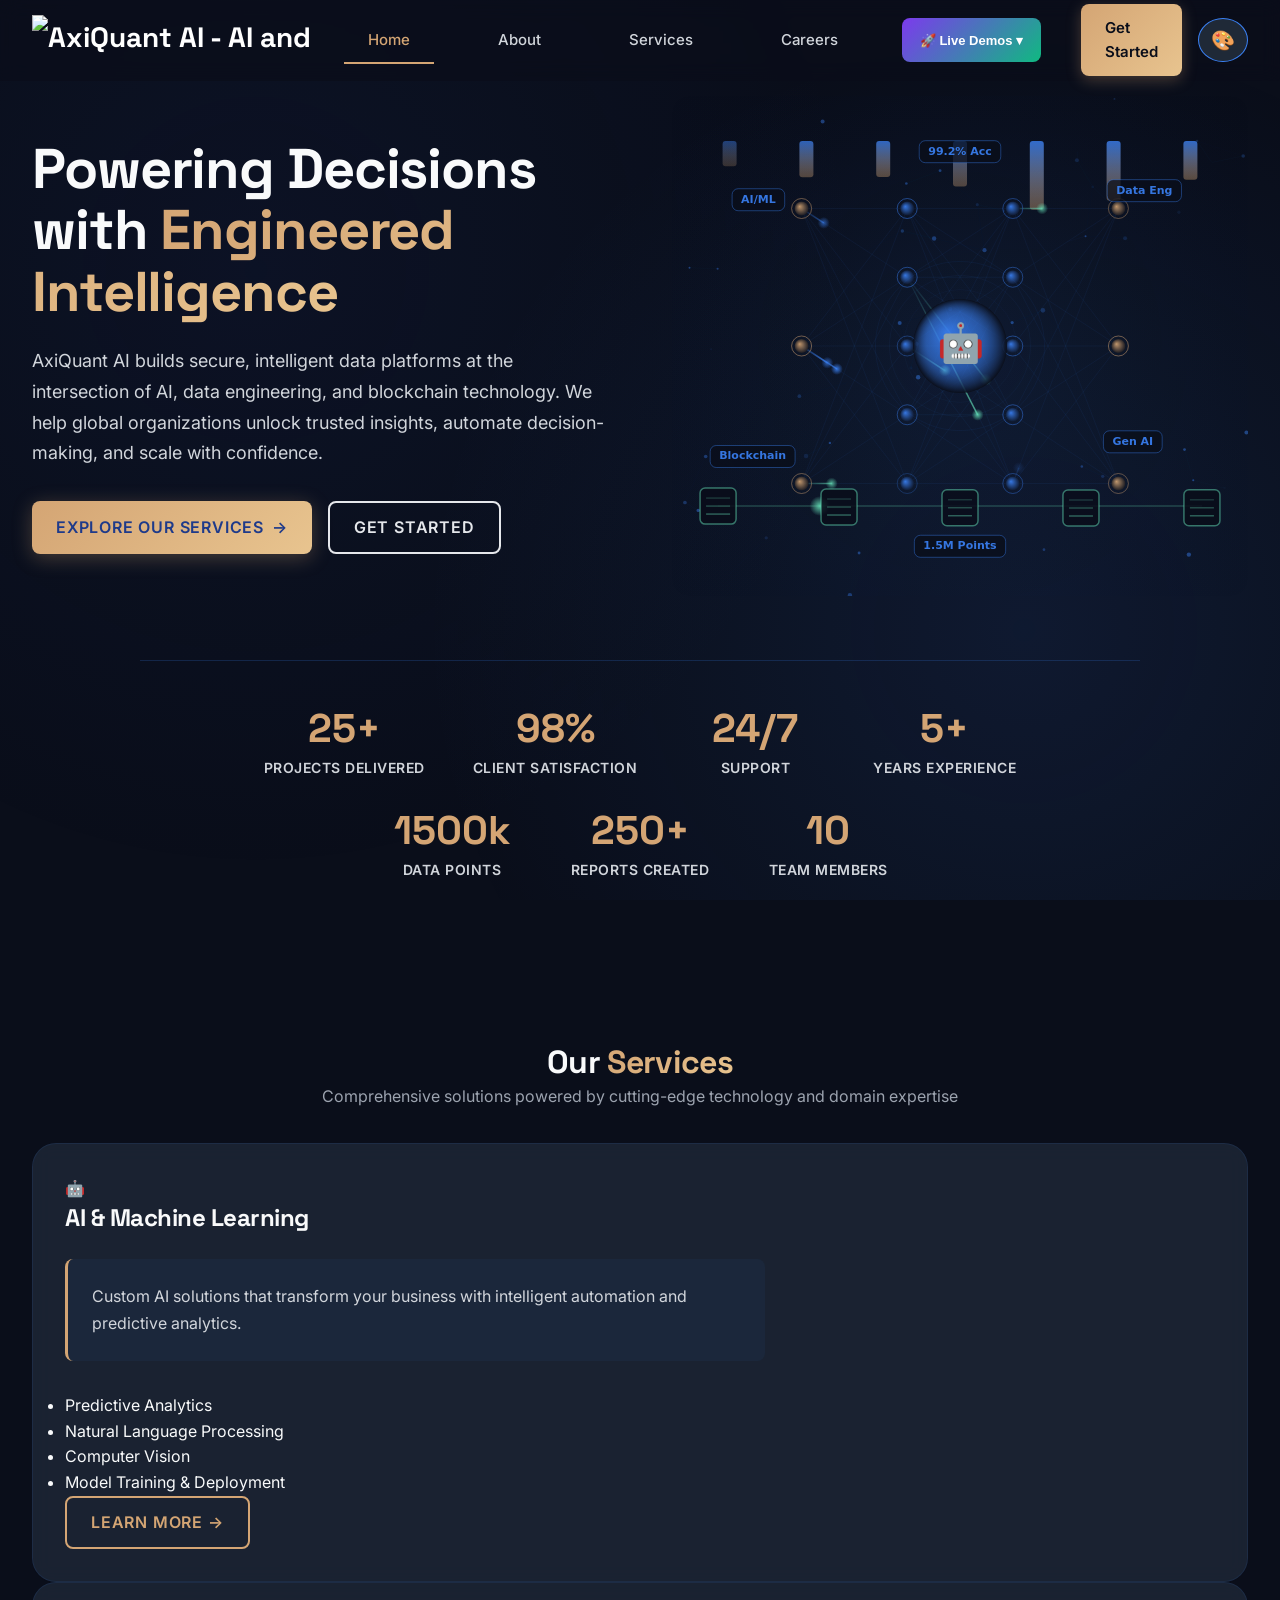
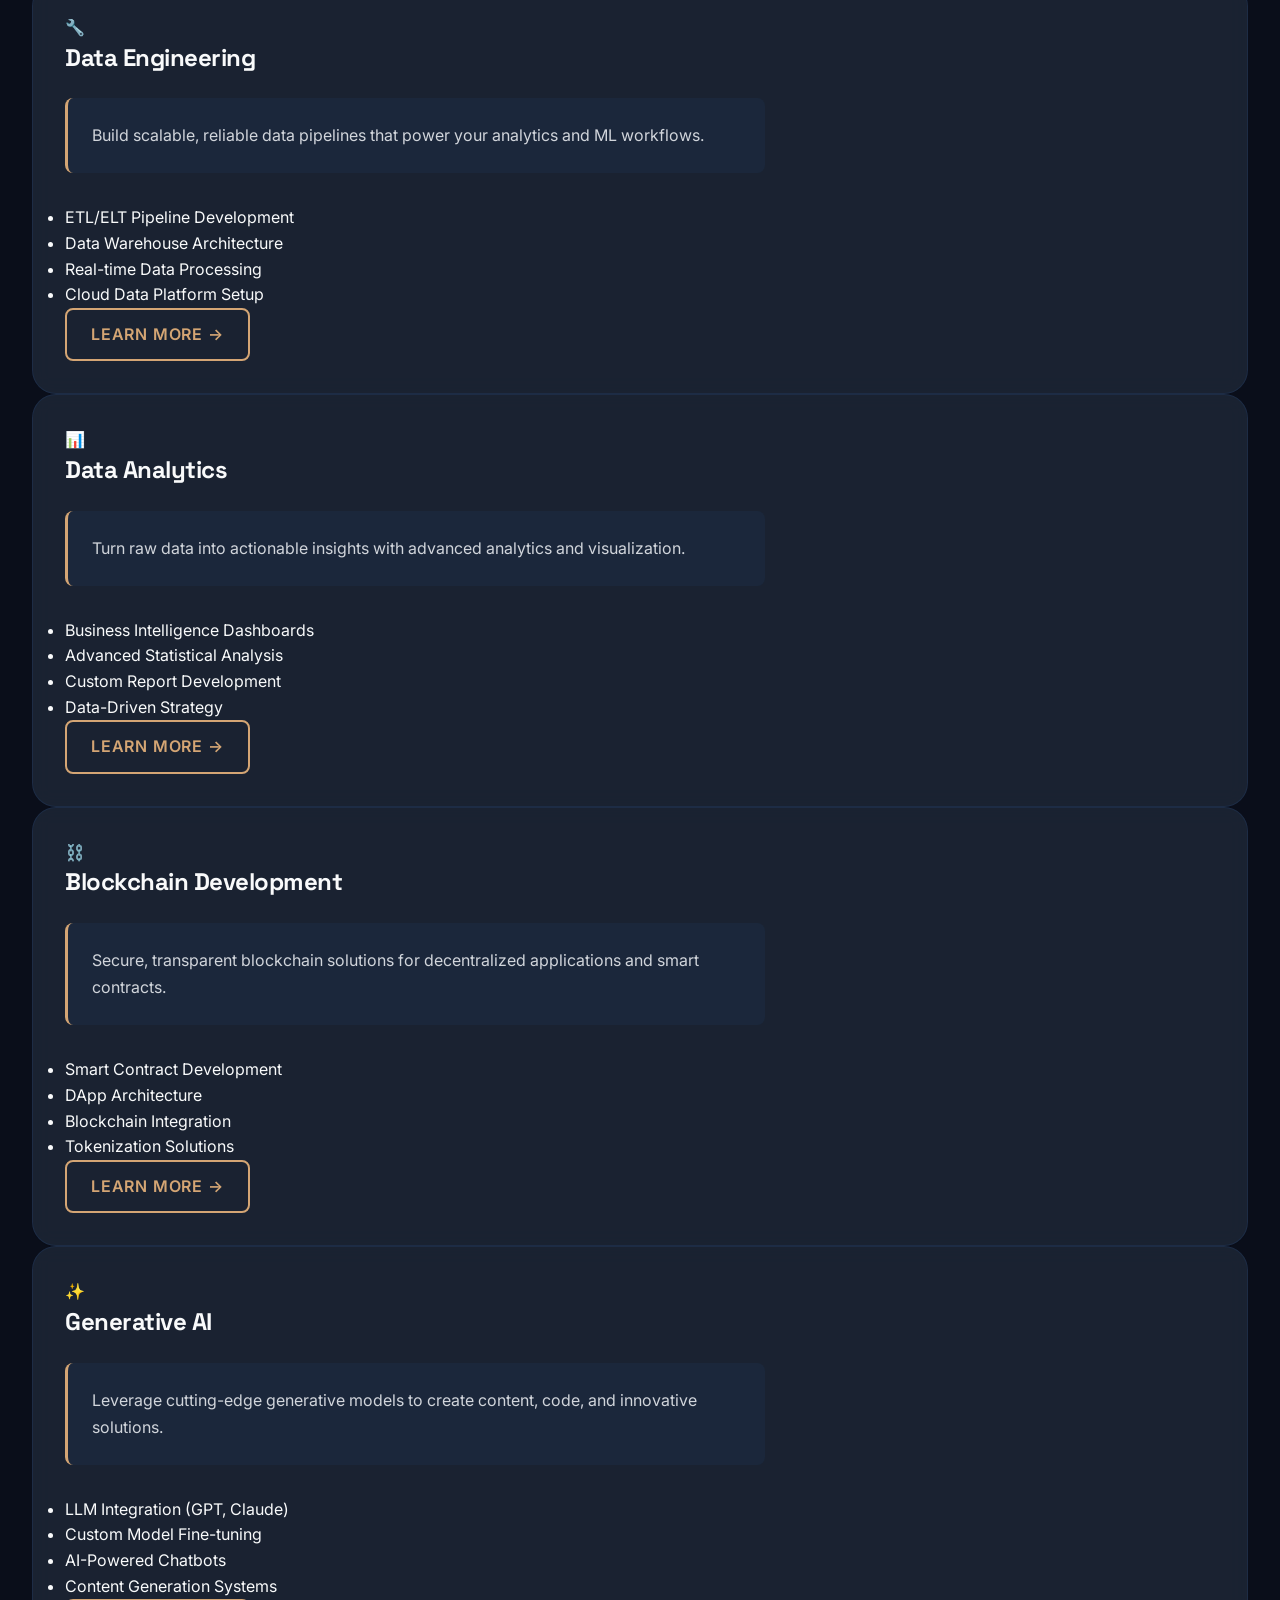
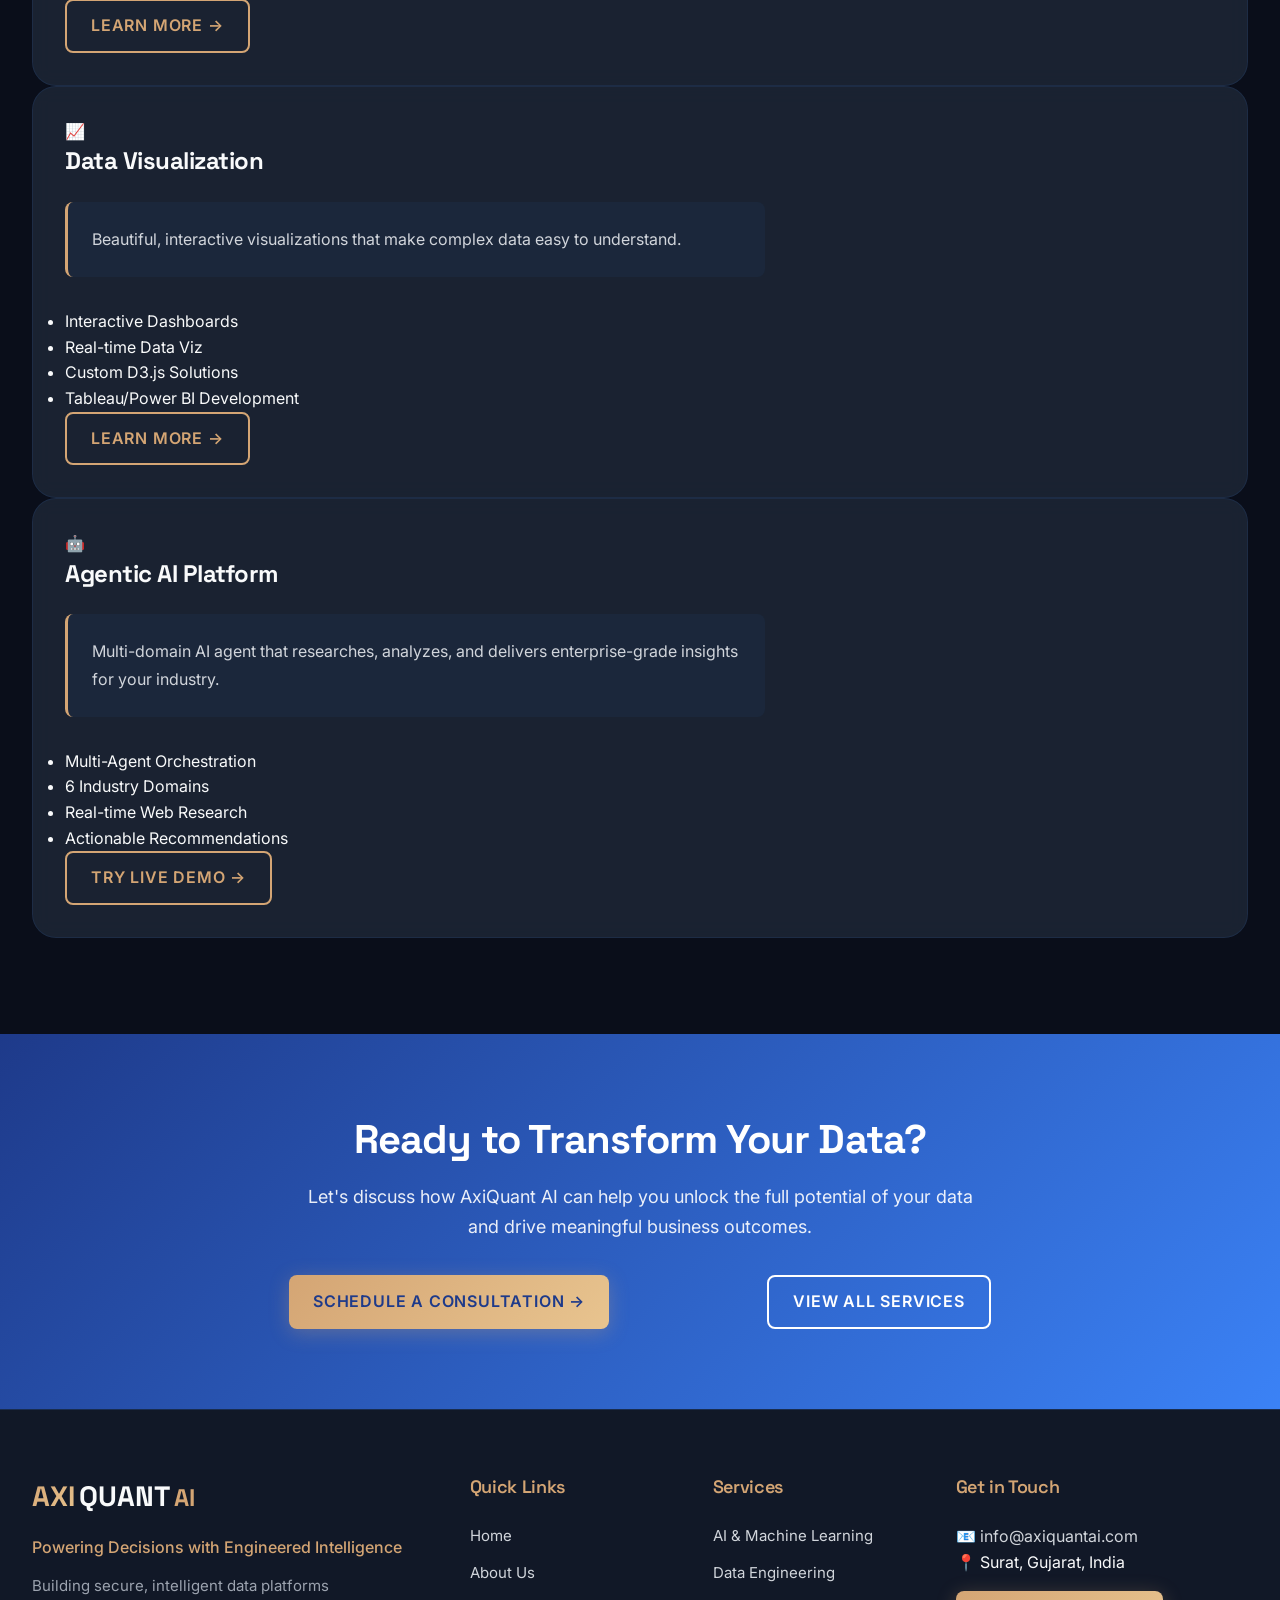
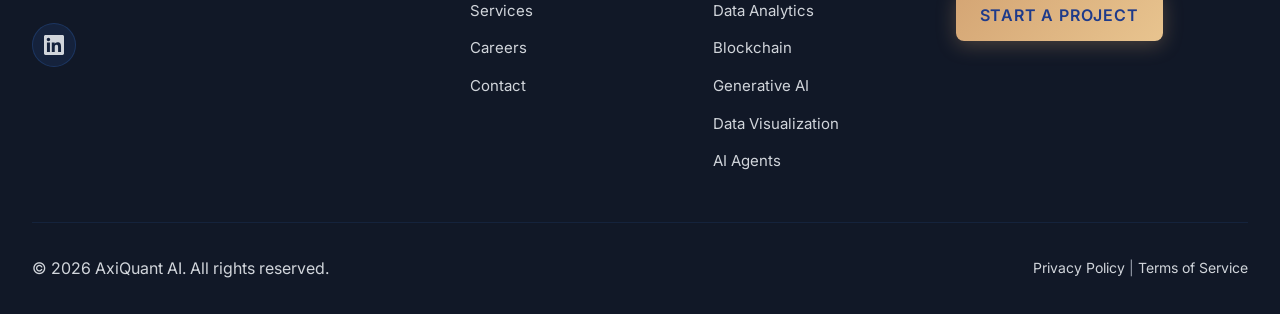
==== commit f370d3d8: "replace demo buttons with Live Demos dropdown" ====
--- a/index.html
+++ b/index.html
@@ -62,8 +62,27 @@
                 <li role="none"><a href="about.html" class="nav-link" role="menuitem">About</a></li>
                 <li role="none"><a href="services.html" class="nav-link" role="menuitem">Services</a></li>
                 <li role="none"><a href="careers.html" class="nav-link" role="menuitem">Careers</a></li>
-                <li role="none"><a href="ai-agent.html" target="_blank" class="nav-link btn-ai" role="menuitem">🤖 Try Our AI Agent</a></li>
-                <li role="none"><a href="https://logichain.axiquantai.com" target="_blank" class="nav-link btn-blockchain" role="menuitem">⛓️ LogiChain Demo</a></li>
+                <li role="none" class="nav-dropdown-wrapper">
+                    <button class="nav-link btn-demos" id="demos-toggle">
+                        🚀 Live Demos ▾
+                    </button>
+                    <div class="nav-dropdown" id="demos-dropdown">
+                        <a href="ai-agent.html" target="_blank" class="dropdown-item">
+                            <span class="dropdown-icon">🤖</span>
+                            <div>
+                                <div class="dropdown-title">AI Agent</div>
+                                <div class="dropdown-desc">Enterprise AI Assistant</div>
+                            </div>
+                        </a>
+                        <a href="https://logichain.axiquantai.com" target="_blank" class="dropdown-item">
+                            <span class="dropdown-icon">⛓️</span>
+                            <div>
+                                <div class="dropdown-title">LogiChain</div>
+                                <div class="dropdown-desc">Blockchain Supply Chain</div>
+                            </div>
+                        </a>
+                    </div>
+                </li>
                 <li role="none"><a href="contact.html" class="nav-link btn-nav" role="menuitem">Get Started</a></li>              
             </ul>
 
@@ -97,7 +116,7 @@
                 <li role="none"><a href="about.html" class="mobile-nav-link" role="menuitem">About</a></li>
                 <li role="none"><a href="services.html" class="mobile-nav-link" role="menuitem">Services</a></li>
                 <li role="none"><a href="careers.html" class="mobile-nav-link" role="menuitem">Careers</a></li>
-                <li role="none"><a href="ai-agent.html" target="_blank" class="mobile-nav-link" role="menuitem">🤖 Try Our AI Agent</a></li>
+                <li role="none"><a href="ai-agent.html" target="_blank" class="mobile-nav-link" role="menuitem">🤖 AI Agent Demo</a></li>
                 <li role="none"><a href="https://logichain.axiquantai.com" target="_blank" class="mobile-nav-link" role="menuitem">⛓️ LogiChain Demo</a></li>
                 <li role="none"><a href="contact.html" class="mobile-nav-link btn-primary" role="menuitem">Get Started</a></li>
             </ul>
--- a/css/style.css
+++ b/css/style.css
@@ -2585,4 +2585,88 @@
 @keyframes glowGreen {
     0%, 100% { box-shadow: 0 0 8px rgba(16,185,129,0.3); }
     50%       { box-shadow: 0 0 16px rgba(16,185,129,0.6); }
+}
+/* ── Live Demos Dropdown ── */
+.nav-dropdown-wrapper {
+    position: relative;
+}
+
+.btn-demos {
+    background: linear-gradient(135deg, #7c3aed, #10b981) !important;
+    color: white !important;
+    padding: 8px 18px !important;
+    border-radius: 8px !important;
+    font-weight: 600 !important;
+    font-size: 13px !important;
+    border: none !important;
+    cursor: pointer !important;
+    transition: all 0.3s ease !important;
+    white-space: nowrap;
+}
+
+.btn-demos:hover {
+    transform: translateY(-2px) !important;
+    box-shadow: 0 4px 20px rgba(124,58,237,0.4) !important;
+}
+
+.nav-dropdown {
+    display: none;
+    position: absolute;
+    top: calc(100% + 10px);
+    right: 0;
+    background: var(--card-bg, #1e293b);
+    border: 1px solid rgba(255,255,255,0.1);
+    border-radius: 12px;
+    padding: 8px;
+    min-width: 220px;
+    box-shadow: 0 20px 40px rgba(0,0,0,0.3);
+    z-index: 1000;
+    animation: dropdownFade 0.2s ease;
+}
+
+.nav-dropdown.open {
+    display: block;
+}
+
+@keyframes dropdownFade {
+    from { opacity: 0; transform: translateY(-8px); }
+    to   { opacity: 1; transform: translateY(0); }
+}
+
+.dropdown-item {
+    display: flex;
+    align-items: center;
+    gap: 12px;
+    padding: 10px 12px;
+    border-radius: 8px;
+    text-decoration: none;
+    color: var(--text-primary, #e2e8f0);
+    transition: background 0.2s;
+}
+
+.dropdown-item:hover {
+    background: rgba(255,255,255,0.08);
+}
+
+.dropdown-icon {
+    font-size: 24px;
+    width: 36px;
+    height: 36px;
+    display: flex;
+    align-items: center;
+    justify-content: center;
+    background: rgba(255,255,255,0.08);
+    border-radius: 8px;
+    flex-shrink: 0;
+}
+
+.dropdown-title {
+    font-size: 14px;
+    font-weight: 600;
+    margin-bottom: 2px;
+}
+
+.dropdown-desc {
+    font-size: 11px;
+    color: var(--text-secondary, #94a3b8);
 }
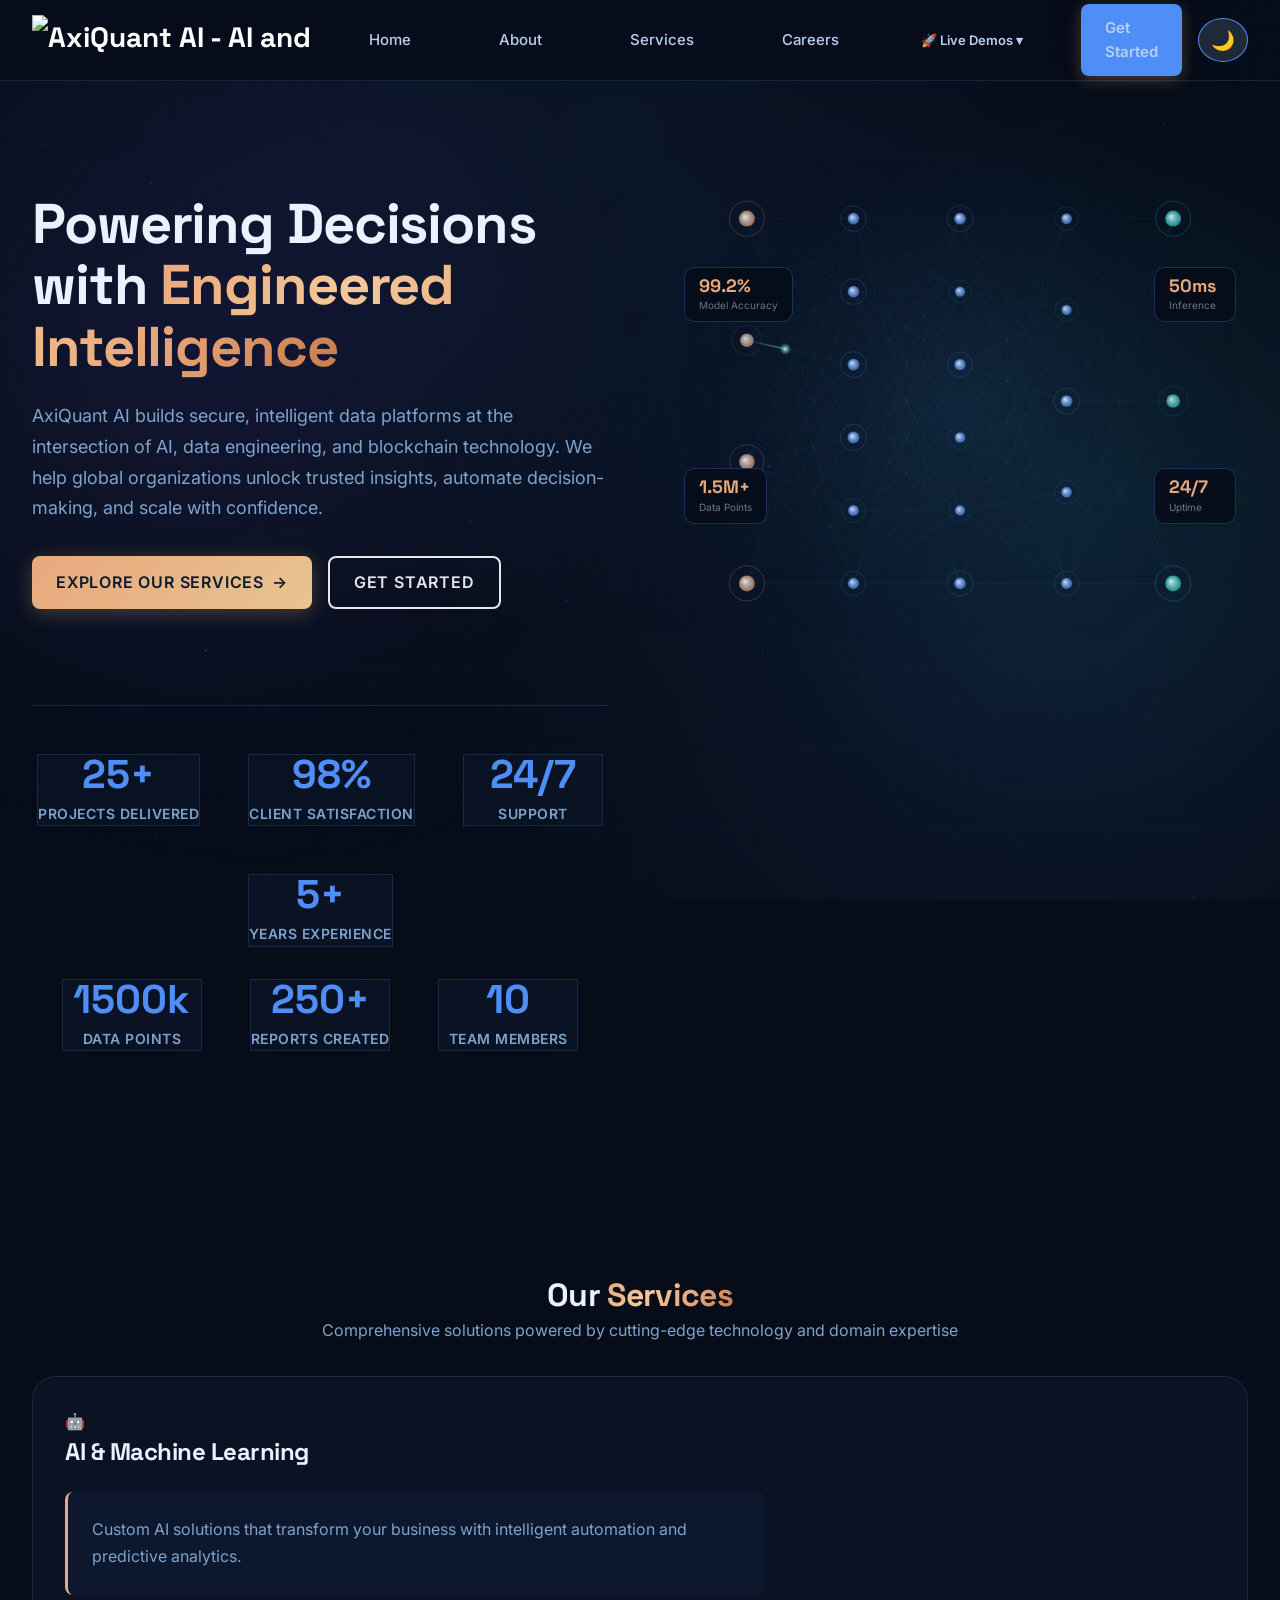
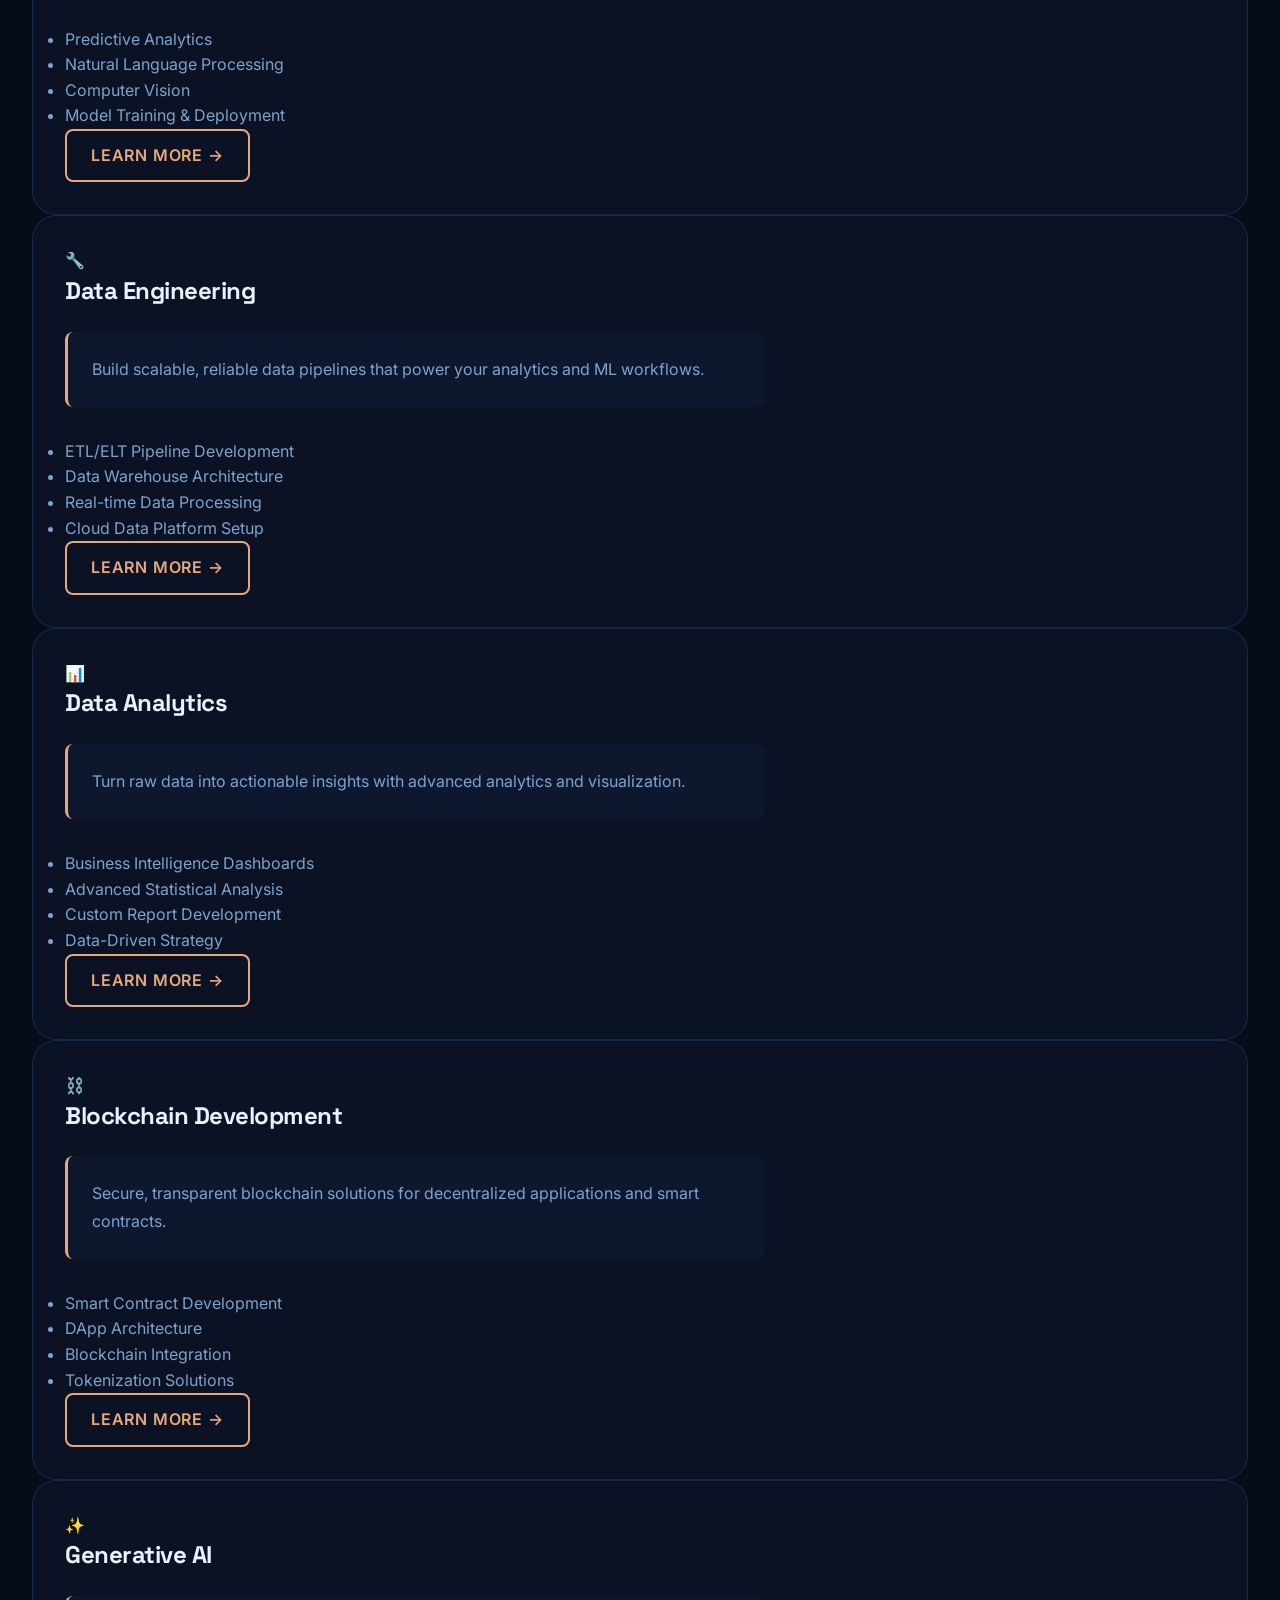
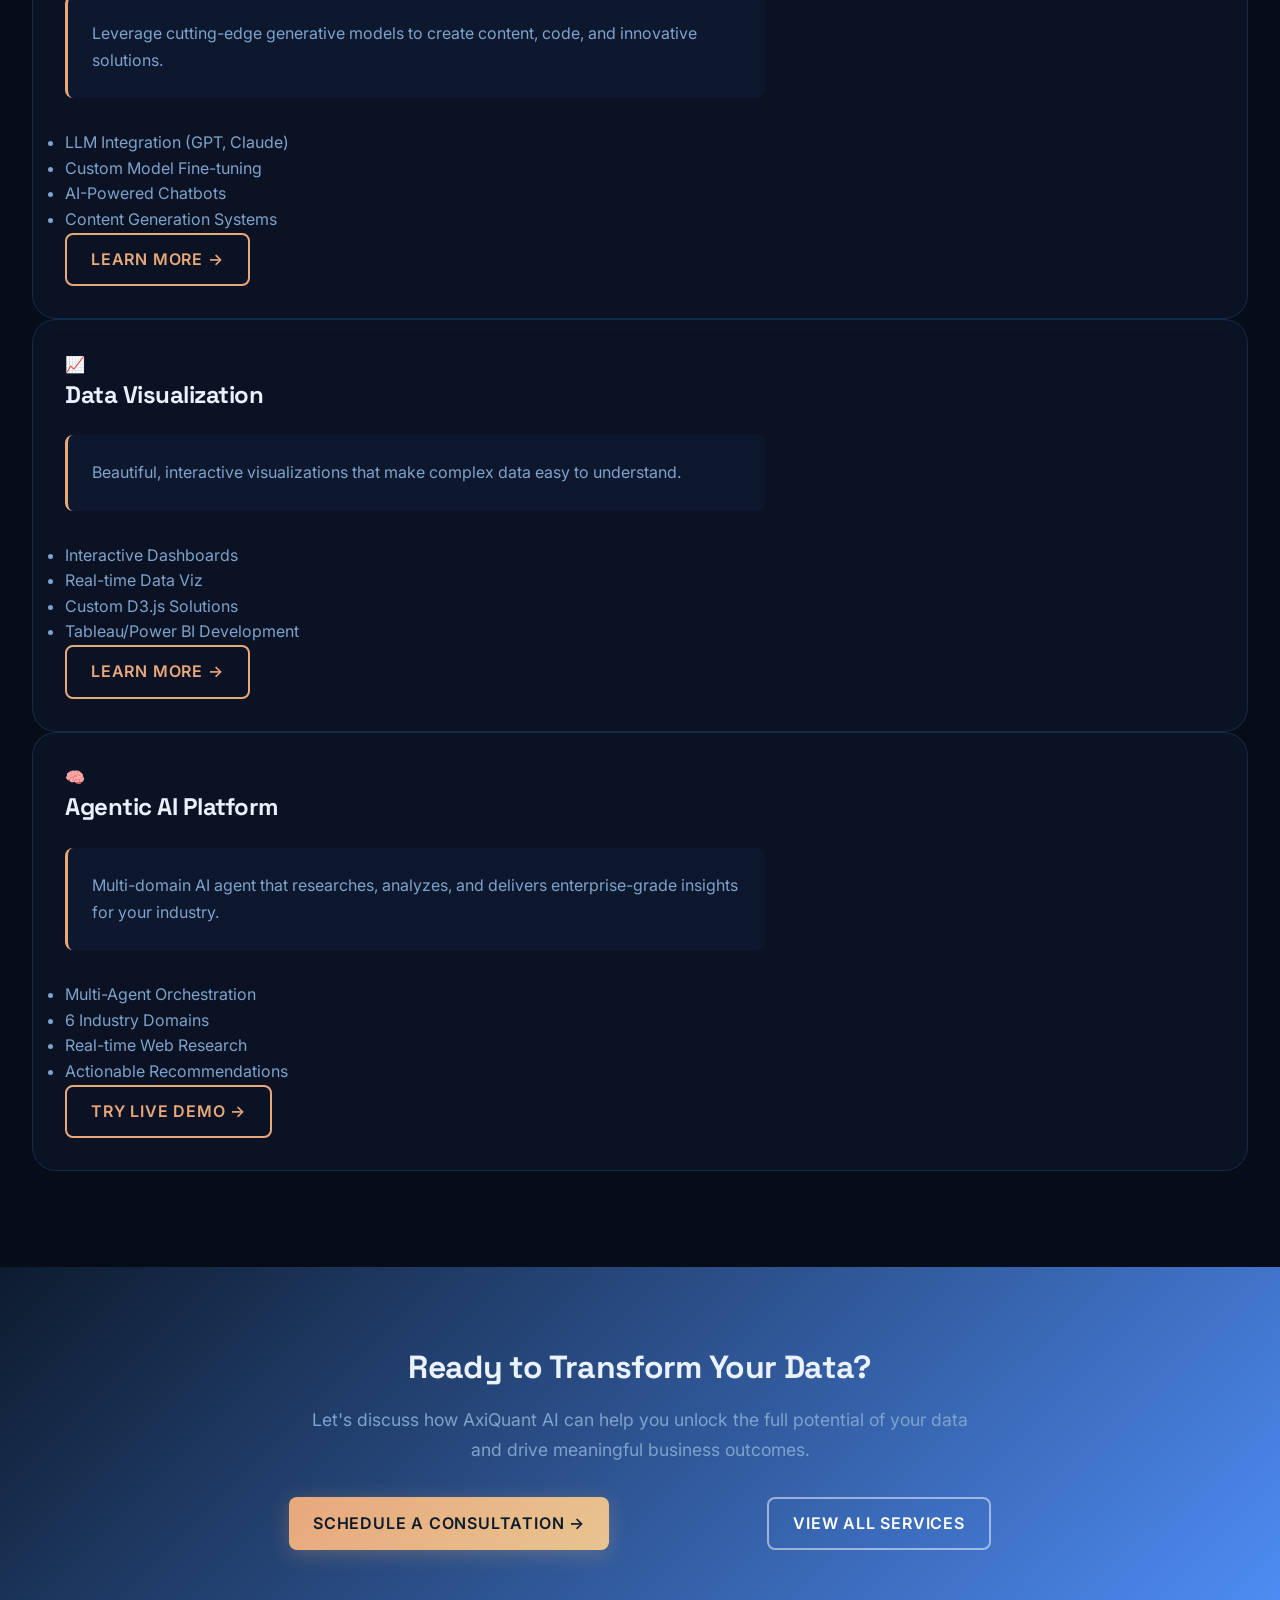
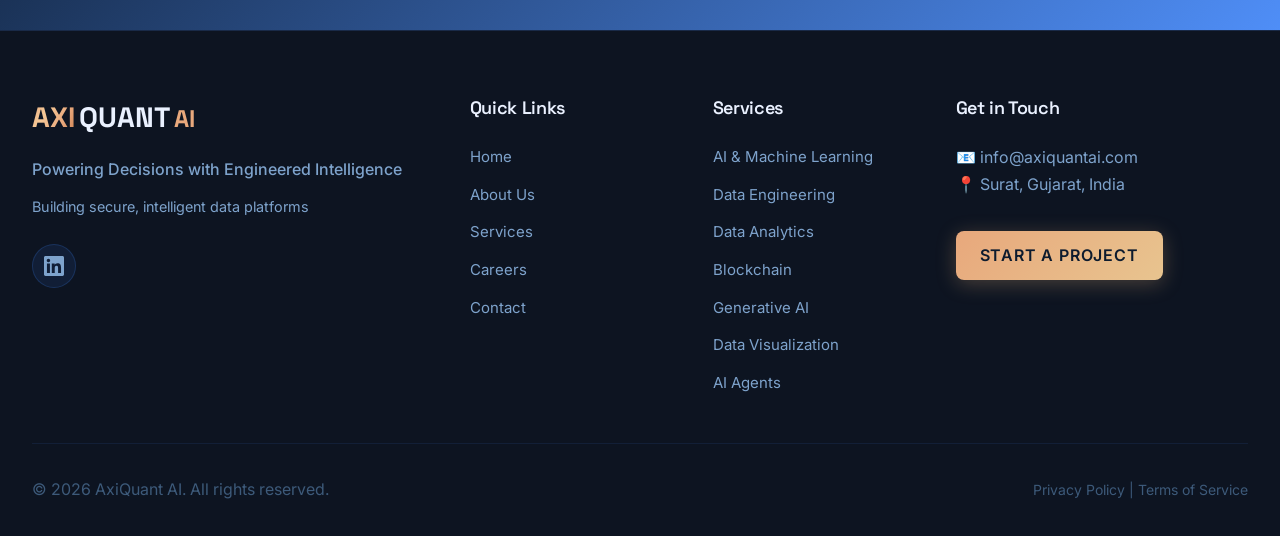
==== commit 6f157587: "Updated theme, background, neural network animation" ====
--- a/index.html
+++ b/index.html
@@ -1,813 +1,759 @@
 <!DOCTYPE html>
-<html lang="en">
+<html lang="en" data-theme="dark">
 <head>
-    <meta charset="UTF-8">
-    <meta name="google-site-verification" content="FJ6nle0rEKZsMMIIgZ2yoRIwN4s8MUvWF679lnG_hWg" />
-    <meta name="msvalidate.01" content="D930062206DD22705EF02B1B350733DF" />
-    <meta name="viewport" content="width=device-width, initial-scale=1.0">
-    <meta name="description" content="AxiQuant AI builds secure, intelligent data platforms at the intersection of AI, data engineering, and blockchain technology.">
-    <meta name="keywords" content="AI, Machine Learning, Data Engineering, Blockchain, Generative AI, Data Analytics, India">
-    <title>AxiQuant AI - Powering Decisions with Engineered Intelligence</title>
-    <!-- Favicon -->
-    <link rel="icon" type="image/x-icon" href="favicon.ico">
-    <link rel="icon" type="image/png" sizes="16x16" href="favicon-16x16.png">
-    <link rel="icon" type="image/png" sizes="32x32" href="favicon-32x32.png">
-    <link rel="apple-touch-icon" sizes="180x180" href="apple-touch-icon.png">
-    <link rel="icon" type="image/png" sizes="192x192" href="android-chrome-192x192.png">
-    <link rel="icon" type="image/png" sizes="512x512" href="android-chrome-512x512.png">
-    <meta name="theme-color" content="#0a0e1a">
-    <meta name="title" content="AxiQuant AI - AI & Data Engineering Solutions">
-    <meta name="description" content="AxiQuant AI provides AI/ML, Data Engineering, Blockchain, and Generative AI solutions. Transform your business with intelligent data platforms. Based in Surat, India.">
-    <meta name="keywords" content="AI company India, Machine Learning services, Data Engineering Surat, AI consulting, Blockchain development, Generative AI, Data Analytics, ML solutions">
-    <meta name="author" content="AxiQuant AI">
-    <meta name="robots" content="index, follow">
-    <link rel="canonical" href="https://axiquantai.com/">
-    
-    <!-- Open Graph / Facebook -->
-    <meta property="og:type" content="website">
-    <meta property="og:url" content="https://axiquantai.com/">
-    <meta property="og:title" content="AxiQuant AI - Powering Decisions with Engineered Intelligence">
-    <meta property="og:description" content="AI, Machine Learning, and Data Engineering solutions that transform businesses. Expert team in Surat, India.">
-    <meta property="og:image" content="https://axiquantai.com/logo.png">
-    
-    <!-- Twitter -->
-    <meta property="twitter:card" content="summary_large_image">
-    <meta property="twitter:url" content="https://axiquantai.com/">
-    <meta property="twitter:title" content="AxiQuant AI - AI & Data Engineering Solutions">
-    <meta property="twitter:description" content="Transform your business with AI/ML, Data Engineering, and Blockchain solutions.">
-    <meta property="twitter:image" content="https://axiquantai.com/logo.png">
-    
-    <!-- Fonts -->
-    <link rel="preconnect" href="https://fonts.googleapis.com">
-    <link rel="preconnect" href="https://fonts.gstatic.com" crossorigin>
-    <link href="https://fonts.googleapis.com/css2?family=Inter:wght@300;400;500;600;700;800&family=Space+Grotesk:wght@500;700&display=swap" rel="stylesheet">
-    
-    <!-- Styles -->
-    <link rel="stylesheet" href="css/style.css">
-    <link rel="stylesheet" href="css/pages.css">
+<meta charset="UTF-8">
+<meta name="google-site-verification" content="FJ6nle0rEKZsMMIIgZ2yoRIwN4s8MUvWF679lnG_hWg"/>
+<meta name="msvalidate.01" content="D930062206DD22705EF02B1B350733DF"/>
+<meta name="viewport" content="width=device-width, initial-scale=1.0">
+<meta name="description" content="AxiQuant AI builds secure, intelligent data platforms at the intersection of AI, data engineering, and blockchain technology.">
+<meta name="keywords" content="AI, Machine Learning, Data Engineering, Blockchain, Generative AI, Data Analytics, India">
+<title>AxiQuant AI - Powering Decisions with Engineered Intelligence</title>
+<link rel="icon" type="image/x-icon" href="favicon.ico">
+<link rel="icon" type="image/png" sizes="16x16" href="favicon-16x16.png">
+<link rel="icon" type="image/png" sizes="32x32" href="favicon-32x32.png">
+<link rel="apple-touch-icon" sizes="180x180" href="apple-touch-icon.png">
+<link rel="icon" type="image/png" sizes="192x192" href="android-chrome-192x192.png">
+<link rel="icon" type="image/png" sizes="512x512" href="android-chrome-512x512.png">
+<meta name="theme-color" content="#070d18">
+<meta name="author" content="AxiQuant AI">
+<meta name="robots" content="index, follow">
+<link rel="canonical" href="https://axiquantai.com/">
+<meta property="og:type" content="website">
+<meta property="og:url" content="https://axiquantai.com/">
+<meta property="og:title" content="AxiQuant AI - Powering Decisions with Engineered Intelligence">
+<meta property="og:description" content="AI, Machine Learning, and Data Engineering solutions that transform businesses.">
+<meta property="og:image" content="https://axiquantai.com/logo.png">
+<meta property="twitter:card" content="summary_large_image">
+<meta property="twitter:url" content="https://axiquantai.com/">
+<meta property="twitter:title" content="AxiQuant AI - AI & Data Engineering Solutions">
+<meta property="twitter:description" content="Transform your business with AI/ML, Data Engineering, and Blockchain solutions.">
+<meta property="twitter:image" content="https://axiquantai.com/logo.png">
+<link rel="preconnect" href="https://fonts.googleapis.com">
+<link rel="preconnect" href="https://fonts.gstatic.com" crossorigin>
+<link href="https://fonts.googleapis.com/css2?family=Inter:wght@300;400;500;600;700;800&family=Space+Grotesk:wght@500;600;700&display=swap" rel="stylesheet">
+<link rel="stylesheet" href="css/style.css">
+<link rel="stylesheet" href="css/pages.css">
+<link rel="stylesheet" href="css/theme-fix.css">
+
+<!-- Apply saved theme instantly before render — no flash -->
+<script>
+(function(){
+  var t = localStorage.getItem('axq-theme') || 'dark';
+  document.documentElement.setAttribute('data-theme', t);
+})();
+</script>
+
+<style>
+/* ── Fixed background canvas ── */
+#bgCanvas {
+  position: fixed; inset: 0;
+  width: 100%; height: 100%;
+  z-index: 0; pointer-events: none;
+}
+header, main, footer { position: relative; z-index: 1; }
+
+.skip-link {
+  position: absolute; top:-60px; left:1rem;
+  background:var(--accent-blue); color:#fff;
+  padding:.5rem 1rem; border-radius:4px;
+  z-index:9999; text-decoration:none; transition:top .2s;
+}
+.skip-link:focus { top:.5rem; }
+
+/* ── Hero ── */
+.hero { padding-top:5rem; min-height:100vh; display:flex; align-items:center; }
+
+#heroAnimationSection {
+  position:relative; display:flex;
+  justify-content:center; align-items:center;
+  min-height:480px; width:100%;
+}
+#axiCanvas { width:100%; height:480px; border-radius:16px; display:block; }
+
+/* Metric cards */
+.metric-card {
+  position:absolute; border-radius:10px;
+  padding:8px 14px; z-index:2;
+  backdrop-filter:blur(12px);
+  animation:floatCard 4s ease-in-out infinite;
+  min-width:82px; transition:background .35s, border-color .35s;
+}
+html[data-theme="dark"]  .metric-card { background:rgba(7,13,24,0.84); border:1px solid rgba(79,142,247,0.28); }
+html[data-theme="light"] .metric-card { background:rgba(255,255,255,0.92); border:1px solid rgba(29,78,216,0.26); }
+.metric-card:nth-child(1){animation-delay:0s}
+.metric-card:nth-child(2){animation-delay:1.4s}
+.metric-card:nth-child(3){animation-delay:.7s}
+.metric-card:nth-child(4){animation-delay:2.1s}
+.metric-val {
+  font-size:18px; font-weight:700; line-height:1.1;
+  font-family:'Space Grotesk',sans-serif; transition:color .35s;
+}
+html[data-theme="dark"]  .metric-val { color:#e8a87c; }
+html[data-theme="light"] .metric-val { color:#1d4ed8; }
+.metric-lbl { font-size:10px; margin-top:2px; white-space:nowrap; transition:color .35s; }
+html[data-theme="dark"]  .metric-lbl { color:rgba(184,208,239,0.55); }
+html[data-theme="light"] .metric-lbl { color:rgba(10,22,40,0.55); }
+@keyframes floatCard { 0%,100%{transform:translateY(0)} 50%{transform:translateY(-8px)} }
+
+/* Badges */
+.ai-badge {
+  padding:4px 11px; border-radius:20px; font-size:11px;
+  font-weight:600; backdrop-filter:blur(8px); white-space:nowrap; transition:all .35s;
+}
+html[data-theme="dark"]  .ai-badge { background:rgba(79,142,247,0.12); border:1px solid rgba(79,142,247,0.30); color:#b8d0ef; }
+html[data-theme="light"] .ai-badge { background:rgba(29,78,216,0.09);  border:1px solid rgba(29,78,216,0.28); color:#0a1628; }
+
+/* Cards */
+.stat-box,.service-card,.card {
+  background:var(--bg-card) !important; border:1px solid var(--border-color) !important;
+  backdrop-filter:blur(12px);
+  transition:transform .25s, border-color .25s, box-shadow .25s, background .35s;
+}
+.stat-box:hover,.service-card:hover,.card:hover {
+  transform:translateY(-5px); border-color:var(--border-hover) !important;
+  box-shadow:var(--shadow-glow),var(--shadow-card);
+}
+footer { background:var(--bg-secondary) !important; border-top:1px solid var(--border-color) !important; }
+
+@media(max-width:768px){
+  .hero{padding-top:4rem}
+  #axiCanvas{height:320px}
+  #heroAnimationSection{min-height:320px}
+}
+</style>
 </head>
 
 <body>
-    <a href="#main-content" class="skip-link">Skip to main content</a>
-    <a href="#main-content" class="skip-link">Skip to main content</a>
-    <!-- Header -->
-    <header role="banner">
-        <nav class="navbar container" role="navigation" aria-label="Main navigation">
-            <a href="index.html" class="logo">
-                <img src="logo.png" alt="AxiQuant AI - AI and Data Engineering Company Logo" class="logo-image">
+<canvas id="bgCanvas"></canvas>
+<a href="#main-content" class="skip-link">Skip to main content</a>
+<a href="#main-content" class="skip-link">Skip to main content</a>
+
+<!-- ════ HEADER ════ -->
+<header role="banner">
+  <nav class="navbar container" role="navigation" aria-label="Main navigation">
+    <a href="index.html" class="logo">
+      <img src="logo.png" alt="AxiQuant AI - AI and Data Engineering Company Logo" class="logo-image">
+    </a>
+
+    <ul class="nav-menu" role="menubar">
+      <li role="none"><a href="index.html"    class="nav-link" role="menuitem" aria-current="page">Home</a></li>
+      <li role="none"><a href="about.html"    class="nav-link" role="menuitem">About</a></li>
+      <li role="none"><a href="services.html" class="nav-link" role="menuitem">Services</a></li>
+      <li role="none"><a href="careers.html"  class="nav-link" role="menuitem">Careers</a></li>
+      <li role="none" class="nav-dropdown-wrapper">
+        <button class="nav-link btn-demos" id="demos-toggle" aria-expanded="false">🚀 Live Demos ▾</button>
+        <div class="nav-dropdown" id="demos-dropdown">
+          <a href="ai-agent.html" target="_blank" class="dropdown-item">
+            <span class="dropdown-icon">🤖</span>
+            <div><div class="dropdown-title">AI Agent</div><div class="dropdown-desc">Enterprise AI Assistant</div></div>
+          </a>
+          <a href="https://logichain.axiquantai.com" target="_blank" class="dropdown-item">
+            <span class="dropdown-icon">⛓️</span>
+            <div><div class="dropdown-title">LogiChain</div><div class="dropdown-desc">Blockchain Supply Chain</div></div>
+          </a>
+        </div>
+      </li>
+      <li role="none"><a href="contact.html" class="nav-link btn-nav" role="menuitem">Get Started</a></li>
+    </ul>
+
+    <!--
+      THEME TOGGLE — uses inline style to show/hide.
+      This bypasses style.css completely. No CSS class needed.
+      The dropdown div starts hidden via inline style="display:none"
+      and JS sets style.display directly. Cannot be overridden by any CSS.
+    -->
+    <div class="theme-switcher-header" style="position:relative;">
+      <button class="theme-btn" id="theme-toggle" aria-label="Change theme" title="Change theme">
+        <span class="theme-icon" id="themeIcon">🌙</span>
+      </button>
+      <!-- inline style="display:none" — JS will toggle this directly -->
+      <div id="axq-theme-menu" style="
+        display:none;
+        position:absolute;
+        top:calc(100% + 8px);
+        right:0;
+        min-width:130px;
+        border-radius:10px;
+        padding:6px;
+        z-index:99999;
+        flex-direction:column;
+        gap:2px;
+        box-shadow:0 8px 24px rgba(0,0,0,0.4);
+        backdrop-filter:blur(16px);
+      " id="axq-theme-menu">
+        <button data-pick="dark"  style="display:flex;align-items:center;gap:8px;padding:8px 12px;border:none;border-radius:7px;cursor:pointer;font-size:.9rem;font-weight:500;font-family:Inter,sans-serif;background:transparent;width:100%;text-align:left;" onmouseover="this.style.background='rgba(79,142,247,0.15)'" onmouseout="this.style.background='transparent'">
+          <span style="width:10px;height:10px;border-radius:50%;background:#4f8ef7;display:inline-block;flex-shrink:0;"></span>
+          <span id="dark-label">Dark</span>
+        </button>
+        <button data-pick="light" style="display:flex;align-items:center;gap:8px;padding:8px 12px;border:none;border-radius:7px;cursor:pointer;font-size:.9rem;font-weight:500;font-family:Inter,sans-serif;background:transparent;width:100%;text-align:left;" onmouseover="this.style.background='rgba(79,142,247,0.15)'" onmouseout="this.style.background='transparent'">
+          <span style="width:10px;height:10px;border-radius:50%;background:#1d4ed8;border:2px solid #94a3b8;display:inline-block;flex-shrink:0;"></span>
+          <span id="light-label">Light</span>
+        </button>
+      </div>
+    </div>
+
+    <button class="mobile-menu-btn" aria-label="Open navigation menu" aria-expanded="false" aria-controls="mobile-menu">
+      <span aria-hidden="true"></span><span aria-hidden="true"></span><span aria-hidden="true"></span>
+    </button>
+  </nav>
+
+  <div class="mobile-menu" id="mobile-menu" aria-hidden="true">
+    <ul class="mobile-nav-menu" role="menu">
+      <li role="none"><a href="index.html"    class="mobile-nav-link" role="menuitem">Home</a></li>
+      <li role="none"><a href="about.html"    class="mobile-nav-link" role="menuitem">About</a></li>
+      <li role="none"><a href="services.html" class="mobile-nav-link" role="menuitem">Services</a></li>
+      <li role="none"><a href="careers.html"  class="mobile-nav-link" role="menuitem">Careers</a></li>
+      <li role="none"><a href="ai-agent.html" target="_blank" class="mobile-nav-link" role="menuitem">🤖 AI Agent Demo</a></li>
+      <li role="none"><a href="https://logichain.axiquantai.com" target="_blank" class="mobile-nav-link" role="menuitem">⛓️ LogiChain Demo</a></li>
+      <li role="none"><a href="contact.html"  class="mobile-nav-link btn-primary" role="menuitem">Get Started</a></li>
+    </ul>
+  </div>
+</header>
+
+<!-- ════ MAIN ════ -->
+<main id="main-content" role="main">
+
+  <section class="hero" aria-labelledby="hero-heading">
+    <div class="container">
+      <div class="hero-grid">
+
+        <div class="hero-text">
+          <h1 class="hero-title" id="hero-heading">
+            Powering Decisions with
+            <span class="text-gradient">Engineered Intelligence</span>
+          </h1>
+          <p class="hero-subtitle">
+            AxiQuant AI builds secure, intelligent data platforms at the intersection of AI,
+            data engineering, and blockchain technology. We help global organizations unlock
+            trusted insights, automate decision-making, and scale with confidence.
+          </p>
+          <div class="hero-cta">
+            <a href="services.html" class="btn btn-primary">Explore Our Services <span>→</span></a>
+            <a href="contact.html"  class="btn btn-outline">Get Started</a>
+          </div>
+        </div>
+
+        <!-- Neural network — no labels -->
+        <div class="hero-animation" id="heroAnimationSection">
+          <canvas id="axiCanvas"></canvas>
+          <div class="metric-card" style="top:22%;left:2%;"><div class="metric-val">99.2%</div><div class="metric-lbl">Model Accuracy</div></div>
+          <div class="metric-card" style="top:64%;left:2%;"><div class="metric-val">1.5M+</div><div class="metric-lbl">Data Points</div></div>
+          <div class="metric-card" style="top:22%;right:2%;"><div class="metric-val">50ms</div><div class="metric-lbl">Inference</div></div>
+          <div class="metric-card" style="top:64%;right:2%;"><div class="metric-val">24/7</div><div class="metric-lbl">Uptime</div></div>
+        </div>
+
+        <!-- Stats -->
+        <div class="hero-stats-section">
+          <div class="stats-row">
+            <div class="stat-box"><div class="stat-number">25+</div><div class="stat-text">Projects Delivered</div></div>
+            <div class="stat-box"><div class="stat-number">98%</div><div class="stat-text">Client Satisfaction</div></div>
+            <div class="stat-box"><div class="stat-number">24/7</div><div class="stat-text">Support</div></div>
+            <div class="stat-box"><div class="stat-number">5+</div><div class="stat-text">Years Experience</div></div>
+          </div>
+          <div class="stats-row">
+            <div class="stat-box"><div class="stat-number">1500k</div><div class="stat-text">Data Points</div></div>
+            <div class="stat-box"><div class="stat-number">250+</div><div class="stat-text">Reports Created</div></div>
+            <div class="stat-box"><div class="stat-number">10</div><div class="stat-text">Team Members</div></div>
+          </div>
+        </div>
+
+      </div>
+    </div>
+  </section>
+
+  <!-- SERVICES -->
+  <section class="section">
+    <div class="container">
+      <div class="text-center mb-2">
+        <h2>Our <span class="text-gradient">Services</span></h2>
+        <p class="text-secondary">Comprehensive solutions powered by cutting-edge technology and domain expertise</p>
+      </div>
+      <div class="services-grid">
+        <div class="service-card card"><div class="service-icon">🤖</div><h3 class="service-title">AI & Machine Learning</h3><p class="service-description">Custom AI solutions that transform your business with intelligent automation and predictive analytics.</p><ul class="service-features"><li>Predictive Analytics</li><li>Natural Language Processing</li><li>Computer Vision</li><li>Model Training & Deployment</li></ul><a href="services.html" class="btn btn-secondary">Learn More →</a></div>
+        <div class="service-card card"><div class="service-icon">🔧</div><h3 class="service-title">Data Engineering</h3><p class="service-description">Build scalable, reliable data pipelines that power your analytics and ML workflows.</p><ul class="service-features"><li>ETL/ELT Pipeline Development</li><li>Data Warehouse Architecture</li><li>Real-time Data Processing</li><li>Cloud Data Platform Setup</li></ul><a href="services.html" class="btn btn-secondary">Learn More →</a></div>
+        <div class="service-card card"><div class="service-icon">📊</div><h3 class="service-title">Data Analytics</h3><p class="service-description">Turn raw data into actionable insights with advanced analytics and visualization.</p><ul class="service-features"><li>Business Intelligence Dashboards</li><li>Advanced Statistical Analysis</li><li>Custom Report Development</li><li>Data-Driven Strategy</li></ul><a href="services.html" class="btn btn-secondary">Learn More →</a></div>
+        <div class="service-card card"><div class="service-icon">⛓️</div><h3 class="service-title">Blockchain Development</h3><p class="service-description">Secure, transparent blockchain solutions for decentralized applications and smart contracts.</p><ul class="service-features"><li>Smart Contract Development</li><li>DApp Architecture</li><li>Blockchain Integration</li><li>Tokenization Solutions</li></ul><a href="services.html" class="btn btn-secondary">Learn More →</a></div>
+        <div class="service-card card"><div class="service-icon">✨</div><h3 class="service-title">Generative AI</h3><p class="service-description">Leverage cutting-edge generative models to create content, code, and innovative solutions.</p><ul class="service-features"><li>LLM Integration (GPT, Claude)</li><li>Custom Model Fine-tuning</li><li>AI-Powered Chatbots</li><li>Content Generation Systems</li></ul><a href="services.html" class="btn btn-secondary">Learn More →</a></div>
+        <div class="service-card card"><div class="service-icon">📈</div><h3 class="service-title">Data Visualization</h3><p class="service-description">Beautiful, interactive visualizations that make complex data easy to understand.</p><ul class="service-features"><li>Interactive Dashboards</li><li>Real-time Data Viz</li><li>Custom D3.js Solutions</li><li>Tableau/Power BI Development</li></ul><a href="services.html" class="btn btn-secondary">Learn More →</a></div>
+        <div class="service-card card"><div class="service-icon">🧠</div><h3 class="service-title">Agentic AI Platform</h3><p class="service-description">Multi-domain AI agent that researches, analyzes, and delivers enterprise-grade insights for your industry.</p><ul class="service-features"><li>Multi-Agent Orchestration</li><li>6 Industry Domains</li><li>Real-time Web Research</li><li>Actionable Recommendations</li></ul><a href="ai-agent.html" target="_blank" class="btn btn-secondary">Try Live Demo →</a></div>
+      </div>
+    </div>
+  </section>
+
+  <!-- CTA -->
+  <section class="section" style="background:linear-gradient(135deg,var(--primary-navy) 0%,var(--accent-blue) 100%);text-align:center;">
+    <div class="container">
+      <h2 style="color:#fff;margin-bottom:1rem;">Ready to Transform Your Data?</h2>
+      <p style="color:rgba(255,255,255,0.9);font-size:1.1rem;margin-bottom:2rem;max-width:660px;margin-left:auto;margin-right:auto;">
+        Let's discuss how AxiQuant AI can help you unlock the full potential of your data and drive meaningful business outcomes.
+      </p>
+      <div style="display:flex;gap:1.5rem;justify-content:center;flex-wrap:wrap;">
+        <a href="contact.html" class="btn btn-primary">Schedule a Consultation →</a>
+        <a href="services.html" class="btn btn-outline" style="color:#fff;border-color:rgba(255,255,255,0.5);">View All Services</a>
+      </div>
+    </div>
+  </section>
+</main>
+
+<!-- FOOTER -->
+<footer role="contentinfo">
+  <div class="container">
+    <div class="footer-grid">
+      <div>
+        <div class="logo mb-1" aria-label="AxiQuant AI"><span class="text-gradient">AXI</span>QUANT <span class="logo-ai">AI</span></div>
+        <p style="color:var(--primary-gold);margin-bottom:.75rem;font-weight:500;">Powering Decisions with Engineered Intelligence</p>
+        <p style="color:var(--text-tertiary);font-size:.9rem;margin-bottom:1.5rem;">Building secure, intelligent data platforms</p>
+        <nav aria-label="Social media links">
+          <div class="social-links">
+            <a href="https://www.linkedin.com/company/axiquant-ai" target="_blank" rel="noopener noreferrer" class="social-link" aria-label="LinkedIn">
+              <svg viewBox="0 0 24 24" fill="currentColor" width="16" height="16"><path d="M20.447 20.452h-3.554v-5.569c0-1.328-.027-3.037-1.852-3.037-1.853 0-2.136 1.445-2.136 2.939v5.667H9.351V9h3.414v1.561h.046c.477-.9 1.637-1.85 3.37-1.85 3.601 0 4.267 2.37 4.267 5.455v6.286zM5.337 7.433c-1.144 0-2.063-.926-2.063-2.065 0-1.138.92-2.063 2.063-2.063 1.14 0 2.064.925 2.064 2.063 0 1.139-.925 2.065-2.064 2.065zm1.782 13.019H3.555V9h3.564v11.452zM22.225 0H1.771C.792 0 0 .774 0 1.729v20.542C0 23.227.792 24 1.771 24h20.451C23.2 24 24 23.227 24 22.271V1.729C24 .774 23.2 0 22.222 0h.003z"/></svg>
             </a>
-            
-            <ul class="nav-menu" role="menubar">
-                <li role="none"><a href="index.html" class="nav-link" role="menuitem" aria-current="page">Home</a></li>
-                <li role="none"><a href="about.html" class="nav-link" role="menuitem">About</a></li>
-                <li role="none"><a href="services.html" class="nav-link" role="menuitem">Services</a></li>
-                <li role="none"><a href="careers.html" class="nav-link" role="menuitem">Careers</a></li>
-                <li role="none" class="nav-dropdown-wrapper">
-                    <button class="nav-link btn-demos" id="demos-toggle">
-                        🚀 Live Demos ▾
-                    </button>
-                    <div class="nav-dropdown" id="demos-dropdown">
-                        <a href="ai-agent.html" target="_blank" class="dropdown-item">
-                            <span class="dropdown-icon">🤖</span>
-                            <div>
-                                <div class="dropdown-title">AI Agent</div>
-                                <div class="dropdown-desc">Enterprise AI Assistant</div>
-                            </div>
-                        </a>
-                        <a href="https://logichain.axiquantai.com" target="_blank" class="dropdown-item">
-                            <span class="dropdown-icon">⛓️</span>
-                            <div>
-                                <div class="dropdown-title">LogiChain</div>
-                                <div class="dropdown-desc">Blockchain Supply Chain</div>
-                            </div>
-                        </a>
-                    </div>
-                </li>
-                <li role="none"><a href="contact.html" class="nav-link btn-nav" role="menuitem">Get Started</a></li>              
-            </ul>
-
-            <!-- Theme Switcher -->
-            <div class="theme-switcher-header">
-                <button class="theme-btn" id="theme-toggle" aria-label="Change theme" title="Change theme">
-                    <span class="theme-icon">🎨</span>
-                </button>
-                <div class="theme-dropdown" id="theme-dropdown">
-                    <button class="theme-option" data-theme="dark"><span class="dot dark"></span>Dark</button>
-                    <button class="theme-option" data-theme="light"><span class="dot light"></span>Light</button>
-                    <button class="theme-option" data-theme="ocean"><span class="dot ocean"></span>Ocean</button>
-                    <button class="theme-option" data-theme="warm"><span class="dot warm"></span>Warm</button>
-                    <button class="theme-option" data-theme="midnight"><span class="dot midnight"></span>Midnight</button>
-                </div>
-            </div>
-            
-            <button class="mobile-menu-btn" 
-            aria-label="Open navigation menu"
-            aria-expanded="false"
-            aria-controls="mobile-menu">
-                <span aria-hidden="true"></span>
-                <span aria-hidden="true"></span>
-                <span aria-hidden="true"></span>
-            </button>
+          </div>
         </nav>
-        
-        <div class="mobile-menu" id="mobile-menu" aria-hidden="true">
-            <ul class="mobile-nav-menu" role="menu">
-                <li role="none"><a href="index.html" class="mobile-nav-link" role="menuitem">Home</a></li>
-                <li role="none"><a href="about.html" class="mobile-nav-link" role="menuitem">About</a></li>
-                <li role="none"><a href="services.html" class="mobile-nav-link" role="menuitem">Services</a></li>
-                <li role="none"><a href="careers.html" class="mobile-nav-link" role="menuitem">Careers</a></li>
-                <li role="none"><a href="ai-agent.html" target="_blank" class="mobile-nav-link" role="menuitem">🤖 AI Agent Demo</a></li>
-                <li role="none"><a href="https://logichain.axiquantai.com" target="_blank" class="mobile-nav-link" role="menuitem">⛓️ LogiChain Demo</a></li>
-                <li role="none"><a href="contact.html" class="mobile-nav-link btn-primary" role="menuitem">Get Started</a></li>
-            </ul>
-        </div>
-    </header>
-
-<main id="main-content" role="main">
-    <!-- Hero Section -->
-    <section class="hero" aria-labelledby="hero-heading">
-        <div class="container">
-            <!-- Main Hero Content -->
-            <div class="hero-grid">
-                <!-- Left: Text Content -->
-                <div class="hero-text">
-                    <h1 class="hero-title">
-                        Powering Decisions with
-                        <span class="text-gradient">Engineered Intelligence</span>
-                    </h1>
-                    <p class="hero-subtitle">
-                        AxiQuant AI builds secure, intelligent data platforms at the intersection of AI, 
-                        data engineering, and blockchain technology. We help global organizations unlock 
-                        trusted insights, automate decision-making, and scale with confidence.
-                    </p>
-                    <div class="hero-cta">
-                        <a href="services.html" class="btn btn-primary">
-                            Explore Our Services
-                            <span>→</span>
-                        </a>
-                        <a href="contact.html" class="btn btn-outline">Get Started</a>
-                    </div>
-                </div>
-
-                <!-- Right: Animation -->
-                <div class="hero-animation" id="heroAnimationSection">
-                    <canvas id="axiCanvas"></canvas>
-                </div>
-
-                <style>
-                #heroAnimationSection {
-                    position: relative;
-                    display: flex;
-                    justify-content: center;
-                    align-items: center;
-                    min-height: 500px;
-                    width: 100%;
-                }
-                #axiCanvas {
-                    width: 100%;
-                    height: 500px;
-                    border-radius: 16px;
-                    display: block;
-                }
-                </style>
-
-                <script>
-                (function() {
-                    /* ── Theme palette (handles dark = no attribute) ── */
-                    const THEMES = {
-                        '':         { p:[59,130,246],  s:[99,220,180],  a:[212,165,116], bg:[10,14,26]   },
-                        'dark':     { p:[59,130,246],  s:[99,220,180],  a:[212,165,116], bg:[10,14,26]   },
-                        'light':    { p:[37,99,235],   s:[16,185,129],  a:[245,158,11],  bg:[240,245,255] },
-                        'ocean':    { p:[6,182,212],   s:[52,211,153],  a:[251,191,36],  bg:[8,47,73]    },
-                        'warm':     { p:[234,88,12],   s:[245,158,11],  a:[239,68,68],   bg:[67,20,7]    },
-                        'midnight': { p:[139,92,246],  s:[236,72,153],  a:[99,220,180],  bg:[15,10,40]   },
-                    };
-
-                    function getTheme() {
-                        const t = document.documentElement.getAttribute('data-theme') || '';
-                        return THEMES[t] || THEMES[''];
-                    }
-
-                    function rgb(arr, a) {
-                        return a !== undefined
-                            ? `rgba(${arr[0]},${arr[1]},${arr[2]},${a})`
-                            : `rgb(${arr[0]},${arr[1]},${arr[2]})`;
-                    }
-
-                    const canvas = document.getElementById('axiCanvas');
-                    const ctx    = canvas.getContext('2d');
-                    let W, H;
-
-                    /* ── Resize ── */
-                    function resize() {
-                        const rect = canvas.getBoundingClientRect();
-                        W = canvas.width  = rect.width  || 480;
-                        H = canvas.height = rect.height || 500;
-                        initAll();
-                    }
-
-                    /* ════════════════════════════════
-                       LAYER 1 — Particle field
-                    ════════════════════════════════ */
-                    let particles = [];
-                    function initParticles() {
-                        particles = [];
-                        const N = Math.floor(W * H / 5000);
-                        for (let i = 0; i < N; i++) {
-                            particles.push({
-                                x: Math.random() * W,
-                                y: Math.random() * H,
-                                r: 0.8 + Math.random() * 1.5,
-                                vx: (Math.random() - 0.5) * 0.3,
-                                vy: (Math.random() - 0.5) * 0.3,
-                                phase: Math.random() * Math.PI * 2,
-                            });
-                        }
-                    }
-
-                    function drawParticles(c) {
-                        particles.forEach(p => {
-                            p.x += p.vx; p.y += p.vy; p.phase += 0.015;
-                            if (p.x < 0) p.x = W; if (p.x > W) p.x = 0;
-                            if (p.y < 0) p.y = H; if (p.y > H) p.y = 0;
-                            const alpha = 0.2 + 0.25 * Math.sin(p.phase);
-                            ctx.beginPath();
-                            ctx.arc(p.x, p.y, p.r, 0, Math.PI * 2);
-                            ctx.fillStyle = rgb(c.p, alpha);
-                            ctx.fill();
-                            // Connect nearby particles
-                            particles.forEach(q => {
-                                const dx = p.x - q.x, dy = p.y - q.y;
-                                const dist = Math.sqrt(dx*dx + dy*dy);
-                                if (dist < 80) {
-                                    ctx.beginPath();
-                                    ctx.moveTo(p.x, p.y);
-                                    ctx.lineTo(q.x, q.y);
-                                    ctx.strokeStyle = rgb(c.p, 0.04 * (1 - dist/80));
-                                    ctx.lineWidth = 0.5;
-                                    ctx.stroke();
-                                }
-                            });
-                        });
-                    }
-
-                    /* ════════════════════════════════
-                       LAYER 2 — Neural network
-                    ════════════════════════════════ */
-                    const NN_LAYERS = [3, 5, 5, 3];
-                    let nnNodes = [], nnPulses = [];
-
-                    function initNN() {
-                        nnNodes = [];
-                        const cx = W * 0.5, cy = H * 0.5;
-                        const xSpan = W * 0.55, ySpan = H * 0.55;
-                        NN_LAYERS.forEach((count, li) => {
-                            const lx = cx - xSpan/2 + (xSpan / (NN_LAYERS.length - 1)) * li;
-                            for (let ni = 0; ni < count; ni++) {
-                                const ly = cy - ySpan/2 + (ySpan / (count - 1 || 1)) * ni;
-                                nnNodes.push({ x: lx, y: ly, li, ni, phase: Math.random() * Math.PI * 2 });
-                            }
-                        });
-                    }
-
-                    function layerNodes(li) { return nnNodes.filter(n => n.li === li); }
-
-                    function spawnNNPulse() {
-                        const li = Math.floor(Math.random() * (NN_LAYERS.length - 1));
-                        const src = layerNodes(li)[Math.floor(Math.random() * NN_LAYERS[li])];
-                        const dst = layerNodes(li+1)[Math.floor(Math.random() * NN_LAYERS[li+1])];
-                        if (src && dst) nnPulses.push({ sx:src.x, sy:src.y, ex:dst.x, ey:dst.y, t:0, spd:0.012+Math.random()*0.008, col: Math.random() > 0.5 ? 'p' : 's' });
-                    }
-
-                    function drawNN(c) {
-                        // Edges
-                        for (let li = 0; li < NN_LAYERS.length - 1; li++) {
-                            layerNodes(li).forEach(src => {
-                                layerNodes(li+1).forEach(dst => {
-                                    ctx.beginPath();
-                                    ctx.moveTo(src.x, src.y);
-                                    ctx.lineTo(dst.x, dst.y);
-                                    ctx.strokeStyle = rgb(c.p, 0.08);
-                                    ctx.lineWidth = 0.8;
-                                    ctx.stroke();
-                                });
-                            });
-                        }
-                        // Pulses
-                        nnPulses = nnPulses.filter(p => p.t <= 1);
-                        nnPulses.forEach(p => {
-                            p.t += p.spd;
-                            const px = p.sx + (p.ex - p.sx) * p.t;
-                            const py = p.sy + (p.ey - p.sy) * p.t;
-                            const alpha = Math.sin(p.t * Math.PI);
-                            const col = p.col === 'p' ? c.p : c.s;
-                            // Trail
-                            const g = ctx.createLinearGradient(p.sx, p.sy, px, py);
-                            g.addColorStop(0, rgb(col, 0));
-                            g.addColorStop(1, rgb(col, alpha * 0.8));
-                            ctx.beginPath(); ctx.moveTo(p.sx, p.sy); ctx.lineTo(px, py);
-                            ctx.strokeStyle = g; ctx.lineWidth = 1.5; ctx.stroke();
-                            // Dot
-                            const dg = ctx.createRadialGradient(px, py, 0, px, py, 6);
-                            dg.addColorStop(0, rgb(col, alpha));
-                            dg.addColorStop(1, rgb(col, 0));
-                            ctx.beginPath(); ctx.arc(px, py, 6, 0, Math.PI*2);
-                            ctx.fillStyle = dg; ctx.fill();
-                        });
-                        // Nodes
-                        nnNodes.forEach(n => {
-                            n.phase += 0.018;
-                            const g = 0.5 + 0.5 * Math.sin(n.phase);
-                            const col = n.li === 0 || n.li === NN_LAYERS.length-1 ? c.a : c.p;
-                            // Outer glow ring
-                            ctx.beginPath(); ctx.arc(n.x, n.y, 10, 0, Math.PI*2);
-                            ctx.strokeStyle = rgb(col, 0.25 + 0.25*g); ctx.lineWidth = 1; ctx.stroke();
-                            // Fill
-                            const ng = ctx.createRadialGradient(n.x-2, n.y-2, 0, n.x, n.y, 8);
-                            ng.addColorStop(0, rgb(col, 0.9));
-                            ng.addColorStop(1, rgb(c.bg, 0.9));
-                            ctx.beginPath(); ctx.arc(n.x, n.y, 7, 0, Math.PI*2);
-                            ctx.fillStyle = ng; ctx.fill();
-                        });
-                    }
-
-                    /* ════════════════════════════════
-                       LAYER 3 — Blockchain chain
-                    ════════════════════════════════ */
-                    let chain = [], chainT = 0;
-
-                    function initChain() {
-                        chain = [];
-                        const n = 5;
-                        const startX = W * 0.08, endX = W * 0.92;
-                        const y = H * 0.82;
-                        for (let i = 0; i < n; i++) {
-                            chain.push({ x: startX + (endX - startX) / (n-1) * i, y, phase: i * 0.5 });
-                        }
-                    }
-
-                    function drawChain(c) {
-                        chainT += 0.012;
-                        const pulse = (chainT % (chain.length - 1));
-                        const activeIdx = Math.floor(pulse);
-                        const subT = pulse - activeIdx;
-
-                        // Links
-                        for (let i = 0; i < chain.length - 1; i++) {
-                            const a = chain[i], b = chain[i+1];
-                            ctx.beginPath(); ctx.moveTo(a.x, a.y); ctx.lineTo(b.x, b.y);
-                            ctx.strokeStyle = rgb(c.s, 0.25); ctx.lineWidth = 1.5; ctx.stroke();
-                            // Animated pulse on active link
-                            if (i === activeIdx) {
-                                const px = a.x + (b.x - a.x) * subT;
-                                const py = a.y + (b.y - a.y) * subT;
-                                const sg = ctx.createRadialGradient(px, py, 0, px, py, 10);
-                                sg.addColorStop(0, rgb(c.s, 0.9));
-                                sg.addColorStop(1, rgb(c.s, 0));
-                                ctx.beginPath(); ctx.arc(px, py, 10, 0, Math.PI*2);
-                                ctx.fillStyle = sg; ctx.fill();
-                            }
-                        }
-
-                        // Blocks
-                        chain.forEach((bl, i) => {
-                            bl.phase += 0.02;
-                            const gy = 2 * Math.sin(bl.phase);
-                            const bx = bl.x - 18, by = bl.y + gy - 18;
-                            // Block body
-                            ctx.beginPath();
-                            ctx.roundRect(bx, by, 36, 36, 5);
-                            ctx.fillStyle = rgb(c.bg, 0.85);
-                            ctx.fill();
-                            ctx.strokeStyle = rgb(c.s, 0.5);
-                            ctx.lineWidth = 1.5;
-                            ctx.stroke();
-                            // Hash lines inside
-                            for (let h = 0; h < 3; h++) {
-                                ctx.beginPath();
-                                ctx.moveTo(bx+6, by+10+h*8);
-                                ctx.lineTo(bx+30, by+10+h*8);
-                                ctx.strokeStyle = rgb(c.s, 0.2 + 0.1*h);
-                                ctx.lineWidth = 1.5;
-                                ctx.stroke();
-                            }
-                        });
-                    }
-
-                    /* ════════════════════════════════
-                       LAYER 4 — Data flow bars (top)
-                    ════════════════════════════════ */
-                    let bars = [];
-                    function initBars() {
-                        bars = [];
-                        const n = 7;
-                        for (let i = 0; i < n; i++) {
-                            bars.push({
-                                x: W * (0.1 + 0.8 * (i / (n-1))),
-                                baseH: 20 + Math.random() * 30,
-                                phase: Math.random() * Math.PI * 2,
-                                spd: 0.03 + Math.random() * 0.02,
-                            });
-                        }
-                    }
-
-                    function drawBars(c) {
-                        const barW = 14, topY = H * 0.09;
-                        bars.forEach(b => {
-                            b.phase += b.spd;
-                            const h = b.baseH * (0.6 + 0.8 * Math.abs(Math.sin(b.phase)));
-                            const alpha = 0.4 + 0.4 * Math.abs(Math.sin(b.phase));
-                            const g = ctx.createLinearGradient(b.x, topY, b.x, topY + h);
-                            g.addColorStop(0, rgb(c.p, alpha));
-                            g.addColorStop(1, rgb(c.a, alpha * 0.5));
-                            ctx.beginPath();
-                            ctx.roundRect(b.x - barW/2, topY, barW, h, 3);
-                            ctx.fillStyle = g;
-                            ctx.fill();
-                        });
-                    }
-
-                    /* ════════════════════════════════
-                       LAYER 5 — Centre orb
-                    ════════════════════════════════ */
-                    let orbT = 0;
-                    function drawOrb(c) {
-                        orbT += 0.012;
-                        const cx = W/2, cy = H/2;
-                        const r = 44 + 4 * Math.sin(orbT);
-
-                        // Outer pulse rings
-                        [1.8, 1.5, 1.2].forEach((scale, i) => {
-                            const alpha = 0.04 + 0.03 * Math.sin(orbT - i * 0.5);
-                            ctx.beginPath();
-                            ctx.arc(cx, cy, r * scale, 0, Math.PI*2);
-                            ctx.strokeStyle = rgb(c.p, alpha);
-                            ctx.lineWidth = 1;
-                            ctx.stroke();
-                        });
-
-                        // Core gradient
-                        const og = ctx.createRadialGradient(cx - r*0.3, cy - r*0.3, 0, cx, cy, r);
-                        og.addColorStop(0, rgb(c.p, 0.9));
-                        og.addColorStop(0.6, rgb(c.p, 0.6));
-                        og.addColorStop(1, rgb(c.bg, 0.9));
-                        ctx.beginPath();
-                        ctx.arc(cx, cy, r, 0, Math.PI*2);
-                        ctx.fillStyle = og;
-                        ctx.fill();
-
-                        // Emoji
-                        ctx.font = `${Math.round(r * 0.8)}px serif`;
-                        ctx.textAlign = 'center';
-                        ctx.textBaseline = 'middle';
-                        ctx.fillText('🤖', cx, cy);
-                    }
-
-                    /* ════════════════════════════════
-                       LAYER 6 — Floating labels
-                    ════════════════════════════════ */
-                    const LABELS = [
-                        { text:'AI/ML',        rx:0.15, ry:0.20 },
-                        { text:'Data Eng',     rx:0.82, ry:0.18 },
-                        { text:'Blockchain',   rx:0.14, ry:0.72 },
-                        { text:'Gen AI',       rx:0.80, ry:0.70 },
-                        { text:'99.2% Acc',    rx:0.50, ry:0.12 },
-                        { text:'1.5M Points',  rx:0.50, ry:0.90 },
-                    ];
-                    let labelPhases = LABELS.map((_, i) => i * 1.1);
-
-                    function drawLabels(c) {
-                        LABELS.forEach((lbl, i) => {
-                            labelPhases[i] += 0.012;
-                            const fy = 5 * Math.sin(labelPhases[i]);
-                            const lx = lbl.rx * W, ly = lbl.ry * H + fy;
-
-                            ctx.font = 'bold 11px system-ui, sans-serif';
-                            const tw = ctx.measureText(lbl.text).width;
-                            const pw = tw + 18, ph = 22;
-
-                            // Badge bg
-                            ctx.beginPath();
-                            ctx.roundRect(lx - pw/2, ly - ph/2, pw, ph, 6);
-                            ctx.fillStyle = rgb(c.bg, 0.75);
-                            ctx.fill();
-                            ctx.strokeStyle = rgb(c.p, 0.4);
-                            ctx.lineWidth = 1;
-                            ctx.stroke();
-
-                            // Text
-                            ctx.fillStyle = rgb(c.p, 0.9);
-                            ctx.textAlign = 'center';
-                            ctx.textBaseline = 'middle';
-                            ctx.fillText(lbl.text, lx, ly);
-                        });
-                    }
-
-                    /* ════════════════════════════════
-                       INIT + MAIN LOOP
-                    ════════════════════════════════ */
-                    function initAll() {
-                        initParticles();
-                        initNN();
-                        initChain();
-                        initBars();
-                    }
-
-                    setInterval(spawnNNPulse, 160);
-
-                    function draw() {
-                        const c = getTheme();
-                        ctx.clearRect(0, 0, W, H);
-
-                        // Subtle bg gradient
-                        const bg = ctx.createRadialGradient(W/2, H/2, 0, W/2, H/2, W*0.7);
-                        bg.addColorStop(0, rgb(c.p, 0.06));
-                        bg.addColorStop(1, rgb(c.bg, 0));
-                        ctx.fillStyle = bg;
-                        ctx.fillRect(0, 0, W, H);
-
-                        drawParticles(c);
-                        drawBars(c);
-                        drawNN(c);
-                        drawChain(c);
-                        drawOrb(c);
-                        drawLabels(c);
-
-                        requestAnimationFrame(draw);
-                    }
-
-                    // Wait for layout then start
-                    function start() {
-                        resize();
-                        draw();
-                    }
-                    if (document.readyState === 'loading') {
-                        document.addEventListener('DOMContentLoaded', start);
-                    } else {
-                        setTimeout(start, 50);
-                    }
-                    window.addEventListener('resize', resize);
-
-                    // Patch main.js applyTheme to trigger canvas repaint (no-op needed, canvas reads live)
-                    // MutationObserver covers setAttribute; also watch removeAttribute (dark theme)
-                    new MutationObserver(() => {}).observe(document.documentElement, { attributes: true, attributeFilter: ['data-theme'] });
-
-                })();
-                </script>
-            </div>
-
-            <!-- Stats Section - BELOW, CENTERED, FULL WIDTH -->
-            <div class="hero-stats-section">
-                <div class="stats-row">
-                    <div class="stat-box">
-                        <div class="stat-number">25+</div>
-                        <div class="stat-text">Projects Delivered</div>
-                    </div>
-                    <div class="stat-box">
-                        <div class="stat-number">98%</div>
-                        <div class="stat-text">Client Satisfaction</div>
-                    </div>
-                    <div class="stat-box">
-                        <div class="stat-number">24/7</div>
-                        <div class="stat-text">Support</div>
-                    </div>
-                    <div class="stat-box">
-                        <div class="stat-number">5+</div>
-                        <div class="stat-text">Years Experience</div>
-                    </div>
-                </div>
-                
-                <div class="stats-row">
-                    <div class="stat-box">
-                        <div class="stat-number">1500k</div>
-                        <div class="stat-text">Data Points</div>
-                    </div>
-                    <div class="stat-box">
-                        <div class="stat-number">250+</div>
-                        <div class="stat-text">Reports Created</div>
-                    </div>
-                    <div class="stat-box">
-                        <div class="stat-number">10</div>
-                        <div class="stat-text">Team Members</div>
-                    </div>
-                </div>
-            </div>
-        </div>
-    </section>
-
-    <!-- Services Section -->
-    <section class="section">
-        <div class="container">
-            <div class="text-center mb-2">
-                <h2>Our <span class="text-gradient">Services</span></h2>
-                <p class="text-secondary">
-                    Comprehensive solutions powered by cutting-edge technology and domain expertise
-                </p>
-            </div>
-
-            <div class="services-grid">
-                <div class="service-card card">
-                    <div class="service-icon">🤖</div>
-                    <h3 class="service-title">AI & Machine Learning</h3>
-                    <p class="service-description">
-                        Custom AI solutions that transform your business with intelligent automation and predictive analytics.
-                    </p>
-                    <ul class="service-features">
-                        <li>Predictive Analytics</li>
-                        <li>Natural Language Processing</li>
-                        <li>Computer Vision</li>
-                        <li>Model Training & Deployment</li>
-                    </ul>
-                    <a href="services.html" class="btn btn-secondary">Learn More →</a>
-                </div>
-
-                <div class="service-card card">
-                    <div class="service-icon">🔧</div>
-                    <h3 class="service-title">Data Engineering</h3>
-                    <p class="service-description">
-                        Build scalable, reliable data pipelines that power your analytics and ML workflows.
-                    </p>
-                    <ul class="service-features">
-                        <li>ETL/ELT Pipeline Development</li>
-                        <li>Data Warehouse Architecture</li>
-                        <li>Real-time Data Processing</li>
-                        <li>Cloud Data Platform Setup</li>
-                    </ul>
-                    <a href="services.html" class="btn btn-secondary">Learn More →</a>
-                </div>
-
-                <div class="service-card card">
-                    <div class="service-icon">📊</div>
-                    <h3 class="service-title">Data Analytics</h3>
-                    <p class="service-description">
-                        Turn raw data into actionable insights with advanced analytics and visualization.
-                    </p>
-                    <ul class="service-features">
-                        <li>Business Intelligence Dashboards</li>
-                        <li>Advanced Statistical Analysis</li>
-                        <li>Custom Report Development</li>
-                        <li>Data-Driven Strategy</li>
-                    </ul>
-                    <a href="services.html" class="btn btn-secondary">Learn More →</a>
-                </div>
-
-                <div class="service-card card">
-                    <div class="service-icon">⛓️</div>
-                    <h3 class="service-title">Blockchain Development</h3>
-                    <p class="service-description">
-                        Secure, transparent blockchain solutions for decentralized applications and smart contracts.
-                    </p>
-                    <ul class="service-features">
-                        <li>Smart Contract Development</li>
-                        <li>DApp Architecture</li>
-                        <li>Blockchain Integration</li>
-                        <li>Tokenization Solutions</li>
-                    </ul>
-                    <a href="services.html" class="btn btn-secondary">Learn More →</a>
-                </div>
-
-                <div class="service-card card">
-                    <div class="service-icon">✨</div>
-                    <h3 class="service-title">Generative AI</h3>
-                    <p class="service-description">
-                        Leverage cutting-edge generative models to create content, code, and innovative solutions.
-                    </p>
-                    <ul class="service-features">
-                        <li>LLM Integration (GPT, Claude)</li>
-                        <li>Custom Model Fine-tuning</li>
-                        <li>AI-Powered Chatbots</li>
-                        <li>Content Generation Systems</li>
-                    </ul>
-                    <a href="services.html" class="btn btn-secondary">Learn More →</a>
-                </div>
-
-                <div class="service-card card">
-                    <div class="service-icon">📈</div>
-                    <h3 class="service-title">Data Visualization</h3>
-                    <p class="service-description">
-                        Beautiful, interactive visualizations that make complex data easy to understand.
-                    </p>
-                    <ul class="service-features">
-                        <li>Interactive Dashboards</li>
-                        <li>Real-time Data Viz</li>
-                        <li>Custom D3.js Solutions</li>
-                        <li>Tableau/Power BI Development</li>
-                    </ul>
-                    <a href="services.html" class="btn btn-secondary">Learn More →</a>
-                </div>
-
-                <div class="service-card card">
-                    <div class="service-icon">🤖</div>
-                    <h3 class="service-title">Agentic AI Platform</h3>
-                    <p class="service-description">
-                        Multi-domain AI agent that researches, analyzes, and delivers enterprise-grade insights for your industry.
-                    </p>
-                    <ul class="service-features">
-                        <li>Multi-Agent Orchestration</li>
-                        <li>6 Industry Domains</li>
-                        <li>Real-time Web Research</li>
-                        <li>Actionable Recommendations</li>
-                    </ul>
-                    <a href="ai-agent.html" target="_blank" class="btn btn-secondary">Try Live Demo →</a>
-                </div>
-            </div>
-        </div>
-    </section>
-
-    <!-- CTA Section -->
-    <section class="section" style="background: linear-gradient(135deg, var(--primary-navy) 0%, var(--accent-blue) 100%); text-align: center;">
-        <div class="container">
-            <h2 style="color: white; margin-bottom: 1rem;">Ready to Transform Your Data?</h2>
-            <p style="color: rgba(255,255,255,0.9); font-size: 1.25rem; margin-bottom: 2rem; max-width: 700px; margin-left: auto; margin-right: auto;">
-                Let's discuss how AxiQuant AI can help you unlock the full potential of your data and drive meaningful business outcomes.
-            </p>
-            <div style="display: flex; gap: 1.5rem; justify-content: center; flex-wrap: wrap;">
-                <a href="contact.html" class="btn btn-primary">Schedule a Consultation →</a>
-                <a href="services.html" class="btn btn-outline" style="color: white; border-color: white;">View All Services</a>
-            </div>
-        </div>
-    </section>
-</main>
-<footer role="contentinfo">
-    <div class="container">
-        <div class="footer-grid">
-            <!-- Company Info -->
-            <div>
-                <div class="logo mb-1" aria-label="AxiQuant AI">
-                    <span class="text-gradient">AXI</span>QUANT
-                    <span class="logo-ai">AI</span>
-                </div>
-                <p style="color: var(--primary-gold); margin-bottom: 0.75rem; font-weight: 500;">
-                    Powering Decisions with Engineered Intelligence
-                </p>
-                <p style="color: var(--text-tertiary); font-size: 0.9375rem; margin-bottom: 1.5rem;">
-                    Building secure, intelligent data platforms
-                </p>
-                
-                <!-- Social Media Links -->
-                <nav aria-label="Social media links">
-                    <nav aria-label="Social media links">
-            <div class="social-links">
-                        <a href="https://www.linkedin.com/company/axiquant-ai" target="_blank" rel="noopener noreferrer" class="social-link" aria-label="LinkedIn">
-                    <svg viewBox="0 0 24 24" fill="currentColor" aria-hidden="true">
-                        <path d="M20.447 20.452h-3.554v-5.569c0-1.328-.027-3.037-1.852-3.037-1.853 0-2.136 1.445-2.136 2.939v5.667H9.351V9h3.414v1.561h.046c.477-.9 1.637-1.85 3.37-1.85 3.601 0 4.267 2.37 4.267 5.455v6.286zM5.337 7.433c-1.144 0-2.063-.926-2.063-2.065 0-1.138.92-2.063 2.063-2.063 1.14 0 2.064.925 2.064 2.063 0 1.139-.925 2.065-2.064 2.065zm1.782 13.019H3.555V9h3.564v11.452zM22.225 0H1.771C.792 0 0 .774 0 1.729v20.542C0 23.227.792 24 1.771 24h20.451C23.2 24 24 23.227 24 22.271V1.729C24 .774 23.2 0 22.222 0h.003z"/>
-                    </svg>
-                </a>
-                    </div>
-                </nav>
-            </div>
-            
-            <!-- Quick Links -->
-            <nav aria-label="Quick links">
-                <h4 class="footer-title">Quick Links</h4>
-                <ul class="footer-links">
-                    <li><a href="index.html">Home</a></li>
-                    <li><a href="about.html">About Us</a></li>
-                    <li><a href="services.html">Services</a></li>
-                    <li><a href="careers.html">Careers</a></li>
-                    <li><a href="contact.html">Contact</a></li>
-                </ul>
-            </nav>
-            
-            <!-- Services Links -->
-            <nav aria-label="Our services">
-                <h4 class="footer-title">Services</h4>
-                <ul class="footer-links">
-                    <li><a href="services.html">AI & Machine Learning</a></li>
-                    <li><a href="services.html">Data Engineering</a></li>
-                    <li><a href="services.html">Data Analytics</a></li>
-                    <li><a href="services.html">Blockchain</a></li>
-                    <li><a href="services.html">Generative AI</a></li>
-                    <li><a href="services.html">Data Visualization</a></li>
-                    <li><a href="services.html">AI Agents</a></li>
-                </ul>
-            </nav>
-            
-            <!-- Contact Info -->
-            <div>
-                <h4 class="footer-title">Get in Touch</h4>
-                <address style="font-style: normal;">
-                    <p style="color: var(--text-secondary); margin-bottom: 1rem;">
-                        <p style="color: var(--text-secondary);"><span aria-label="Email">📧</span> info@axiquantai.com</p>
-                        <span aria-label="Location">📍</span> Surat, Gujarat, India
-                    </p>
-                </address>
-                <a href="contact.html" class="btn btn-primary mt-1">Start a Project</a>
-            </div>
-        </div>
-        
-        <!-- Copyright -->
-        <div class="footer-bottom">
-            <p>&copy; 2026 AxiQuant AI. All rights reserved.</p>
-            <nav aria-label="Legal links">
-                <a href="/privacy-policy.html">Privacy Policy</a> | 
-                <a href="/terms-of-service.html">Terms of Service</a>
-            </nav>
-        </div>
+      </div>
+      <nav aria-label="Quick links"><h4 class="footer-title">Quick Links</h4><ul class="footer-links"><li><a href="index.html">Home</a></li><li><a href="about.html">About Us</a></li><li><a href="services.html">Services</a></li><li><a href="careers.html">Careers</a></li><li><a href="contact.html">Contact</a></li></ul></nav>
+      <nav aria-label="Our services"><h4 class="footer-title">Services</h4><ul class="footer-links"><li><a href="services.html">AI & Machine Learning</a></li><li><a href="services.html">Data Engineering</a></li><li><a href="services.html">Data Analytics</a></li><li><a href="services.html">Blockchain</a></li><li><a href="services.html">Generative AI</a></li><li><a href="services.html">Data Visualization</a></li><li><a href="services.html">AI Agents</a></li></ul></nav>
+      <div>
+        <h4 class="footer-title">Get in Touch</h4>
+        <address style="font-style:normal;"><p style="color:var(--text-secondary);margin-bottom:1rem;"><span>📧</span> info@axiquantai.com<br><span>📍</span> Surat, Gujarat, India</p></address>
+        <a href="contact.html" class="btn btn-primary mt-1">Start a Project</a>
+      </div>
     </div>
+    <div class="footer-bottom">
+      <p>© 2026 AxiQuant AI. All rights reserved.</p>
+      <nav aria-label="Legal links"><a href="/privacy-policy.html">Privacy Policy</a> | <a href="/terms-of-service.html">Terms of Service</a></nav>
+    </div>
+  </div>
 </footer>
-    <!-- EmailJS -->
-    <script data-cfasync="false" src="https://cdn.emailjs.com/sdk-3.5.0.min.js"></script>
-    <script src="js/main.js"></script>
+
+<script data-cfasync="false" src="https://cdn.emailjs.com/sdk-3.5.0.min.js"></script>
+<script src="js/main.js"></script>
+
+<!-- ════════════════════════════════════════════════════
+  THEME SYSTEM — uses element.style directly, NOT CSS classes
+  This is the KEY FIX: style.css cannot override inline styles.
+  We toggle element.style.display instead of adding .open class.
+════════════════════════════════════════════════════ -->
+<script>
+(function(){
+  var DARK = {
+    '--primary-navy':'#0d1b2e','--primary-gold':'#e8a87c','--accent-blue':'#4f8ef7',
+    '--accent-teal':'#2dd4bf','--text-primary':'#eaf1ff','--text-secondary':'#7ea3cc',
+    '--text-tertiary':'#3d5a7a','--bg-primary':'#070d18','--bg-secondary':'#0d1421',
+    '--bg-card':'rgba(11,20,38,0.85)','--border-color':'rgba(79,142,247,0.18)',
+    '--border-hover':'rgba(79,142,247,0.42)','--shadow-glow':'0 0 32px rgba(79,142,247,0.18)',
+    '--shadow-card':'0 8px 32px rgba(0,0,0,0.45)'
+  };
+  var LIGHT = {
+    '--primary-navy':'#1e3a8a','--primary-gold':'#b45309','--accent-blue':'#1d4ed8',
+    '--accent-teal':'#0891b2','--text-primary':'#0a1628','--text-secondary':'#1e3a6e',
+    '--text-tertiary':'#4a6a9a','--bg-primary':'#eef3ff','--bg-secondary':'#e2eaff',
+    '--bg-card':'rgba(255,255,255,0.92)','--border-color':'rgba(29,78,216,0.18)',
+    '--border-hover':'rgba(29,78,216,0.45)','--shadow-glow':'0 0 32px rgba(29,78,216,0.14)',
+    '--shadow-card':'0 8px 32px rgba(29,78,216,0.10)'
+  };
+
+  var menu = document.getElementById('axq-theme-menu');
+  var menuOpen = false;
+
+  function styleMenu(open) {
+    menuOpen = open;
+    var isDark = document.documentElement.getAttribute('data-theme') !== 'light';
+    /* Set ALL styles inline so CSS cannot interfere */
+    menu.style.display        = open ? 'flex' : 'none';
+    menu.style.flexDirection  = 'column';
+    menu.style.position       = 'absolute';
+    menu.style.top            = 'calc(100% + 8px)';
+    menu.style.right          = '0';
+    menu.style.minWidth       = '130px';
+    menu.style.borderRadius   = '10px';
+    menu.style.padding        = '6px';
+    menu.style.zIndex         = '99999';
+    menu.style.gap             = '2px';
+    menu.style.boxShadow      = '0 8px 24px rgba(0,0,0,0.4)';
+    menu.style.backdropFilter = 'blur(16px)';
+    menu.style.background     = isDark ? 'rgba(10,18,38,0.97)' : 'rgba(255,255,255,0.99)';
+    menu.style.border         = isDark ? '1px solid rgba(79,142,247,0.25)' : '1px solid rgba(29,78,216,0.22)';
+    /* Style text inside buttons */
+    menu.querySelectorAll('button').forEach(function(b){
+      b.style.color = isDark ? '#eaf1ff' : '#0a1628';
+    });
+  }
+
+  function applyTheme(name) {
+    var vars = name === 'light' ? LIGHT : DARK;
+    var root = document.documentElement;
+    root.setAttribute('data-theme', name);
+    Object.keys(vars).forEach(function(k){ root.style.setProperty(k, vars[k]); });
+    localStorage.setItem('axq-theme', name);
+    var icon = document.getElementById('themeIcon');
+    if (icon) icon.textContent = name === 'light' ? '☀️' : '🌙';
+    /* Re-style menu with new theme colours */
+    if (menuOpen) styleMenu(true);
+  }
+
+  /* Apply immediately */
+  applyTheme(localStorage.getItem('axq-theme') || 'dark');
+
+  document.addEventListener('DOMContentLoaded', function(){
+
+    /* Remove any extra theme options old main.js might inject */
+    ['ocean','warm','midnight'].forEach(function(t){
+      document.querySelectorAll('.theme-option[data-theme="'+t+'"],.theme-option[data-pick="'+t+'"]').forEach(function(el){el.remove();});
+    });
+
+    var btn = document.getElementById('theme-toggle');
+
+    /* Toggle open/close using inline style — bypasses all CSS */
+    btn.addEventListener('click', function(e){
+      e.preventDefault();
+      e.stopPropagation();
+      styleMenu(!menuOpen);
+    });
+
+    /* Close on outside click */
+    document.addEventListener('click', function(e){
+      if (menuOpen && !menu.contains(e.target) && e.target !== btn) {
+        styleMenu(false);
+      }
+    });
+
+    menu.addEventListener('click', function(e){ e.stopPropagation(); });
+
+    /* Handle theme picks */
+    menu.querySelectorAll('button[data-pick]').forEach(function(b){
+      b.addEventListener('click', function(e){
+        e.stopPropagation();
+        applyTheme(b.getAttribute('data-pick'));
+        styleMenu(false);
+      });
+    });
+
+    /* Demos dropdown */
+    var dBtn = document.getElementById('demos-toggle');
+    var dDd  = document.getElementById('demos-dropdown');
+    if (dBtn && dDd) {
+      dBtn.addEventListener('click', function(e){
+        e.stopPropagation();
+        dDd.classList.toggle('open');
+        dBtn.setAttribute('aria-expanded', dDd.classList.contains('open'));
+      });
+      document.addEventListener('click', function(){ dDd.classList.remove('open'); });
+      dDd.addEventListener('click', function(e){ e.stopPropagation(); });
+    }
+
+    /* Mobile menu */
+    var mBtn  = document.querySelector('.mobile-menu-btn');
+    var mMenu = document.getElementById('mobile-menu');
+    if (mBtn && mMenu) {
+      mBtn.addEventListener('click', function(){
+        var open = mMenu.classList.toggle('open');
+        mMenu.setAttribute('aria-hidden', !open);
+        mBtn.setAttribute('aria-expanded', open);
+      });
+    }
+  });
+})();
+</script>
+
+<!-- ════════════════════════════════════════════════════
+  BACKGROUND — premium AI aesthetic
+  NO rings. Instead:
+  · Deep dark gradient mesh (aurora-style)
+  · Fine perspective grid that recedes to a vanishing point
+  · Floating particles with connection lines
+  · Soft radial glow pools at key positions
+  · Subtle hexagonal data-node pattern
+  · Very slow parallax on scroll
+════════════════════════════════════════════════════ -->
+<script>
+(function(){
+  var C = document.getElementById('bgCanvas');
+  var ctx = C.getContext('2d');
+  var W, H, scrollY = 0, t = 0;
+  var pts = [];
+
+  function isDark(){ return document.documentElement.getAttribute('data-theme') !== 'light'; }
+
+  /* colour helpers */
+  function c1(a){ return isDark()?'rgba(79,142,247,'+a+')':'rgba(29,78,216,'+a+')'; }   /* blue */
+  function c2(a){ return isDark()?'rgba(45,212,191,'+a+')':'rgba(8,145,178,'+a+')'; }   /* teal */
+  function c3(a){ return isDark()?'rgba(139,92,246,'+a+')':'rgba(99,102,241,'+a+')'; }  /* purple */
+
+  function initPts(){
+    pts = [];
+    for(var i=0;i<55;i++) pts.push({
+      x: Math.random()*W, y: Math.random()*H,
+      vx:(Math.random()-.5)*.14, vy:(Math.random()-.5)*.14,
+      r: .5+Math.random()*.9, ph:Math.random()*Math.PI*2,
+      col: Math.random()<.5 ? 0 : (Math.random()<.6 ? 1 : 2)  /* 0=blue 1=teal 2=purple */
+    });
+  }
+
+  function resize(){ W=C.width=window.innerWidth; H=C.height=window.innerHeight; initPts(); }
+  window.addEventListener('resize', resize, {passive:true});
+  window.addEventListener('scroll', function(){ scrollY=window.scrollY; }, {passive:true});
+  resize();
+
+  /* ── Perspective grid ── */
+  function drawGrid(){
+    var vx = W*.50, vy = H*.38 - scrollY*.04;  /* vanishing point */
+    var cols = 14, rows = 10;
+    var bx = -W*.1, bw = W*1.2;
+
+    ctx.lineWidth = .5;
+
+    /* vertical lines converging to vanishing point */
+    for(var i=0;i<=cols;i++){
+      var x = bx + bw*(i/cols);
+      var alpha = .055 - Math.abs(i/cols-.5)*.04;
+      ctx.beginPath(); ctx.moveTo(x, H+20); ctx.lineTo(vx+(x-vx)*.02, vy);
+      ctx.strokeStyle = c1(alpha); ctx.stroke();
+    }
+    /* horizontal lines with perspective spacing */
+    for(var j=1;j<=rows;j++){
+      var frac = j/rows;
+      var y = vy + (H+20-vy)*Math.pow(frac,1.6);
+      var xl = vx + (bx-vx)*(1-Math.pow(1-frac,1)*.98);
+      var xr = vx + (bx+bw-vx)*(1-Math.pow(1-frac,1)*.98);
+      var ha = .025 + frac*.04;
+      ctx.beginPath(); ctx.moveTo(xl,y); ctx.lineTo(xr,y);
+      ctx.strokeStyle = c1(ha); ctx.stroke();
+    }
+  }
+
+  /* ── Soft aurora glow pools ── */
+  function drawGlows(){
+    /* left glow — blue/purple */
+    var g1 = ctx.createRadialGradient(W*.15, H*.4, 0, W*.15, H*.4, W*.35);
+    g1.addColorStop(0, c3(.08)); g1.addColorStop(1, c3(0));
+    ctx.fillStyle=g1; ctx.fillRect(0,0,W,H);
+
+    /* right glow — teal */
+    var g2 = ctx.createRadialGradient(W*.85, H*.55, 0, W*.85, H*.55, W*.30);
+    g2.addColorStop(0, c2(.07)); g2.addColorStop(1, c2(0));
+    ctx.fillStyle=g2; ctx.fillRect(0,0,W,H);
+
+    /* centre top glow — blue */
+    var g3 = ctx.createRadialGradient(W*.50, H*.15-scrollY*.05, 0, W*.50, H*.15, W*.40);
+    g3.addColorStop(0, c1(.06)); g3.addColorStop(1, c1(0));
+    ctx.fillStyle=g3; ctx.fillRect(0,0,W,H);
+  }
+
+  /* ── Hex data nodes — faint hexagonal dots scattered ── */
+  var hexPts = [];
+  (function(){
+    var hSpacing = 80, vSpacing = 70;
+    for(var hx=0; hx<20; hx++){
+      for(var hy=0; hy<14; hy++){
+        var ox = hx%2===0 ? 0 : hSpacing/2;
+        hexPts.push({
+          x: hx*hSpacing + ox,
+          y: hy*vSpacing,
+          ph: Math.random()*Math.PI*2,
+          spd: .004+Math.random()*.006
+        });
+      }
+    }
+  })();
+
+  function drawHexNodes(){
+    hexPts.forEach(function(h){
+      h.ph += h.spd;
+      var a = (.03 + .025*Math.sin(h.ph));
+      ctx.beginPath(); ctx.arc(h.x, h.y + scrollY*.02%70, 1.5, 0, Math.PI*2);
+      ctx.fillStyle = c1(a); ctx.fill();
+    });
+  }
+
+  /* ── Particles + connections ── */
+  function drawParticles(){
+    var cols = [c1,c2,c3];
+    pts.forEach(function(p,i){
+      p.x+=p.vx; p.y+=p.vy; p.ph+=.005;
+      if(p.x<0)p.x=W; if(p.x>W)p.x=0; if(p.y<0)p.y=H; if(p.y>H)p.y=0;
+      var a = .12+.07*Math.sin(p.ph);
+      ctx.beginPath(); ctx.arc(p.x,p.y,p.r,0,Math.PI*2);
+      ctx.fillStyle=cols[p.col](a); ctx.fill();
+      for(var j=i+1;j<pts.length;j++){
+        var q=pts[j]; if(q.col!==p.col) continue; /* only same colour connect */
+        var dx=p.x-q.x,dy=p.y-q.y,d=Math.sqrt(dx*dx+dy*dy);
+        if(d<100){
+          ctx.beginPath(); ctx.moveTo(p.x,p.y); ctx.lineTo(q.x,q.y);
+          ctx.strokeStyle=cols[p.col](.04*(1-d/100)); ctx.lineWidth=.45; ctx.stroke();
+        }
+      }
+    });
+  }
+
+  /* ── Flowing data streams — diagonal lines of dashes ── */
+  var streams = [];
+  (function(){
+    for(var i=0;i<6;i++){
+      streams.push({
+        x: Math.random()*W, y: -100-Math.random()*400,
+        angle: .3+Math.random()*.4,   /* diagonal angle */
+        speed: .3+Math.random()*.4,
+        len: 60+Math.random()*80,
+        col: i%3,
+        alpha: .06+Math.random()*.07
+      });
+    }
+  })();
+
+  function drawStreams(){
+    var cols=[c1,c2,c3];
+    streams.forEach(function(s){
+      s.y += s.speed;
+      s.x += s.speed*.3;
+      if(s.y > H+200){ s.y=-150; s.x=Math.random()*W; }
+
+      var ex = s.x + Math.cos(s.angle)*s.len;
+      var ey = s.y + Math.sin(s.angle)*s.len;
+      var g = ctx.createLinearGradient(s.x,s.y,ex,ey);
+      g.addColorStop(0, cols[s.col](0));
+      g.addColorStop(.5, cols[s.col](s.alpha));
+      g.addColorStop(1, cols[s.col](0));
+      ctx.setLineDash([6,4]);
+      ctx.beginPath(); ctx.moveTo(s.x,s.y); ctx.lineTo(ex,ey);
+      ctx.strokeStyle=g; ctx.lineWidth=1.2; ctx.stroke();
+      ctx.setLineDash([]);
+    });
+  }
+
+  function frame(){
+    t++;
+    ctx.clearRect(0,0,W,H);
+    drawGlows();
+    drawGrid();
+    drawHexNodes();
+    drawStreams();
+    drawParticles();
+    requestAnimationFrame(frame);
+  }
+  frame();
+})();
+</script>
+
+<!-- ════════════════════════════════════════════════════
+  HERO ANIMATION — layered neural network, no labels
+════════════════════════════════════════════════════ -->
+<script>
+(function(){
+  var PAL={
+    dark: {p:[79,142,247],s:[45,212,191],a:[232,168,124],f:[220,235,255],b:[7,13,24]},
+    light:{p:[29,78,216], s:[8,145,178], a:[29,78,216],  f:[219,234,254],b:[238,243,255]}
+  };
+  function pal(){ var t=document.documentElement.getAttribute('data-theme')||'dark'; return PAL[t]||PAL.dark; }
+  function rgba(c,a){ return 'rgba('+c[0]+','+c[1]+','+c[2]+','+a+')'; }
+
+  var cv=document.getElementById('axiCanvas'), ctx=cv.getContext('2d');
+  var W,H;
+  var LAYERS=[4,6,6,5,3];
+  var nodes=[],edges=[],pulses=[],pTimer=0;
+
+  function build(){
+    nodes=[];edges=[];
+    var padX=W*.13,padY=H*.12,usableW=W-padX*2,usableH=H-padY*2;
+    for(var l=0;l<LAYERS.length;l++){
+      var n=LAYERS[l], lx=padX+usableW*(l/(LAYERS.length-1));
+      for(var i=0;i<n;i++){
+        var ly=n===1?H/2:padY+usableH*(i/(n-1));
+        nodes.push({x:lx,y:ly,layer:l,ph:Math.random()*Math.PI*2});
+      }
+    }
+    function ln(l){return nodes.reduce(function(a,n,i){if(n.layer===l)a.push(i);return a;},[]);}
+    for(var l=0;l<LAYERS.length-1;l++){
+      var from=ln(l),to=ln(l+1);
+      from.forEach(function(ai){to.forEach(function(bi){edges.push({a:ai,b:bi});});});
+    }
+  }
+
+  function spawnPulse(){
+    var l=Math.floor(Math.random()*(LAYERS.length-1));
+    function ln(l){return nodes.reduce(function(a,n,i){if(n.layer===l)a.push(i);return a;},[]);}
+    var from=ln(l),to=ln(l+1);
+    var ai=from[Math.floor(Math.random()*from.length)];
+    var bi=to[Math.floor(Math.random()*to.length)];
+    pulses.push({a:ai,b:bi,t:0,spd:.016+Math.random()*.012});
+  }
+
+  var GL='01αΣ∇λ∫μ∞β';
+  var strs=[];
+  function initStr(){
+    strs=[];
+    [8,W-8].forEach(function(x){
+      strs.push({x:x,y:Math.random()*H,spd:.35+Math.random()*.5,
+        ch:Array.from({length:10},function(){return GL[Math.floor(Math.random()*GL.length)];}),
+        al:.06+Math.random()*.06});
+    });
+  }
+  function drawStr(p){
+    ctx.font='9px monospace';ctx.textAlign='center';
+    strs.forEach(function(s){
+      s.y+=s.spd;if(s.y>H+s.ch.length*13)s.y=-s.ch.length*13;
+      s.ch.forEach(function(c,i){
+        var cy=s.y+i*13;if(cy<-5||cy>H+5)return;
+        var fade=Math.max(0,1-Math.abs(cy/H-.5)*1.6);
+        ctx.fillStyle=rgba(p.p,s.al*fade);ctx.fillText(c,s.x,cy);
+      });
+    });
+  }
+
+  function draw(){
+    var p=pal();
+    ctx.clearRect(0,0,W,H);
+    var amb=ctx.createRadialGradient(W/2,H/2,0,W/2,H/2,W*.5);
+    amb.addColorStop(0,rgba(p.p,.07));amb.addColorStop(1,rgba(p.b,0));
+    ctx.fillStyle=amb;ctx.fillRect(0,0,W,H);
+    drawStr(p);
+    edges.forEach(function(e){
+      var a=nodes[e.a],b=nodes[e.b];
+      var g=ctx.createLinearGradient(a.x,a.y,b.x,b.y);
+      g.addColorStop(0,rgba(p.p,.07));g.addColorStop(1,rgba(p.s,.07));
+      ctx.beginPath();ctx.moveTo(a.x,a.y);ctx.lineTo(b.x,b.y);
+      ctx.strokeStyle=g;ctx.lineWidth=.65;ctx.stroke();
+    });
+    pTimer++;
+    if(pTimer%18===0)spawnPulse();
+    for(var k=pulses.length-1;k>=0;k--){
+      var pu=pulses[k];pu.t+=pu.spd;
+      if(pu.t>1){pulses.splice(k,1);continue;}
+      var na=nodes[pu.a],nb=nodes[pu.b];
+      var px=na.x+(nb.x-na.x)*pu.t,py=na.y+(nb.y-na.y)*pu.t;
+      var al=Math.sin(pu.t*Math.PI);
+      var tg=ctx.createLinearGradient(na.x,na.y,px,py);
+      tg.addColorStop(0,rgba(p.s,0));tg.addColorStop(1,rgba(p.s,al*.70));
+      ctx.beginPath();ctx.moveTo(na.x,na.y);ctx.lineTo(px,py);
+      ctx.strokeStyle=tg;ctx.lineWidth=1.4;ctx.stroke();
+      var dg=ctx.createRadialGradient(px,py,0,px,py,6);
+      dg.addColorStop(0,rgba(p.f,al));dg.addColorStop(1,rgba(p.s,0));
+      ctx.beginPath();ctx.arc(px,py,6,0,Math.PI*2);ctx.fillStyle=dg;ctx.fill();
+    }
+    nodes.forEach(function(n){
+      n.ph+=.018;
+      var pulse=.5+.5*Math.sin(n.ph);
+      var col=n.layer===0?p.a:n.layer===LAYERS.length-1?p.s:p.p;
+      var r=(n.layer===0||n.layer===LAYERS.length-1?8:6)*(.85+.15*pulse);
+      ctx.beginPath();ctx.arc(n.x,n.y,r*2.2,0,Math.PI*2);
+      ctx.strokeStyle=rgba(col,.10+.12*pulse);ctx.lineWidth=1;ctx.stroke();
+      var ng=ctx.createRadialGradient(n.x-r*.3,n.y-r*.3,0,n.x,n.y,r);
+      ng.addColorStop(0,rgba(p.f,.90+.08*pulse));ng.addColorStop(1,rgba(col,.60));
+      ctx.beginPath();ctx.arc(n.x,n.y,r,0,Math.PI*2);ctx.fillStyle=ng;ctx.fill();
+    });
+    requestAnimationFrame(draw);
+  }
+
+  function resize(){
+    var rect=cv.parentElement.getBoundingClientRect();
+    W=cv.width=rect.width||480;H=cv.height=rect.height||480;
+    build();initStr();
+  }
+  resize();
+  window.addEventListener('resize',resize,{passive:true});
+  draw();
+})();
+</script>
+
 </body>
-</html>+</html>
--- a/css/style.css
+++ b/css/style.css
@@ -4,40 +4,40 @@
    ======================================== */
 
 :root {
-  /* Brand Colors */
-  --primary-navy: #1e3a8a;
-  --primary-gold: #d4a574;
-  --accent-blue: #3b82f6;
-  
-  /* Dark Theme */
-  --bg-primary: #0a0e1a;
-  --bg-secondary: #111827;
-  --bg-tertiary: #1f2937;
-  --bg-card: rgba(31, 41, 55, 0.8);
-  
-  /* Text */
-  --text-primary: #f9fafb;
-  --text-secondary: #d1d5db;
-  --text-tertiary: #9ca3af;
-  
-  /* Effects */
-  --glow-gold: rgba(212, 165, 116, 0.3);
-  --glow-blue: rgba(59, 130, 246, 0.3);
-  
-  /* Spacing */
-  --spacing-xs: 0.5rem;
-  --spacing-sm: 1rem;
-  --spacing-md: 2rem;
-  --spacing-lg: 4rem;
-  --spacing-xl: 6rem;
-  
-  /* Radius */
-  --radius-sm: 0.5rem;
-  --radius-md: 1rem;
-  --radius-lg: 1.5rem;
-  
-  /* Transitions */
-  --transition: 0.3s ease;
+    /* Brand Colors */
+    --primary-navy: #1e3a8a;
+    --primary-gold: #d4a574;
+    --accent-blue: #3b82f6;
+
+    /* Dark Theme */
+    --bg-primary: #0a0e1a;
+    --bg-secondary: #111827;
+    --bg-tertiary: #1f2937;
+    --bg-card: rgba(31, 41, 55, 0.8);
+
+    /* Text */
+    --text-primary: #f9fafb;
+    --text-secondary: #d1d5db;
+    --text-tertiary: #9ca3af;
+
+    /* Effects */
+    --glow-gold: rgba(212, 165, 116, 0.3);
+    --glow-blue: rgba(59, 130, 246, 0.3);
+
+    /* Spacing */
+    --spacing-xs: 0.5rem;
+    --spacing-sm: 1rem;
+    --spacing-md: 2rem;
+    --spacing-lg: 4rem;
+    --spacing-xl: 6rem;
+
+    /* Radius */
+    --radius-sm: 0.5rem;
+    --radius-md: 1rem;
+    --radius-lg: 1.5rem;
+
+    /* Transitions */
+    --transition: 0.3s ease;
 }
 
 /* ========================================
@@ -45,82 +45,105 @@
    ======================================== */
 
 * {
-  margin: 0;
-  padding: 0;
-  box-sizing: border-box;
+    margin: 0;
+    padding: 0;
+    box-sizing: border-box;
 }
 
 html {
-  scroll-behavior: smooth;
-  font-size: 16px;
+    scroll-behavior: smooth;
+    font-size: 16px;
 }
 
 body {
-  font-family: 'Inter', -apple-system, BlinkMacSystemFont, 'Segoe UI', sans-serif;
-  background: var(--bg-primary);
-  color: var(--text-primary);
-  line-height: 1.6;
-  overflow-x: hidden;
-  -webkit-font-smoothing: antialiased;
+    font-family: 'Inter', -apple-system, BlinkMacSystemFont, 'Segoe UI', sans-serif;
+    background: var(--bg-primary);
+    color: var(--text-primary);
+    line-height: 1.6;
+    overflow-x: hidden;
+    -webkit-font-smoothing: antialiased;
 }
 
 /* Animated Background */
 body::before {
-  content: '';
-  position: fixed;
-  top: 0;
-  left: 0;
-  width: 100%;
-  height: 100%;
-  background: 
-    radial-gradient(circle at 20% 30%, rgba(30, 58, 138, 0.1) 0%, transparent 50%),
-    radial-gradient(circle at 80% 70%, rgba(59, 130, 246, 0.1) 0%, transparent 50%);
-  z-index: -1;
-  animation: float 20s ease-in-out infinite;
+    content: '';
+    position: fixed;
+    top: 0;
+    left: 0;
+    width: 100%;
+    height: 100%;
+    background:
+        radial-gradient(circle at 20% 30%, rgba(30, 58, 138, 0.1) 0%, transparent 50%),
+        radial-gradient(circle at 80% 70%, rgba(59, 130, 246, 0.1) 0%, transparent 50%);
+    z-index: -1;
+    animation: float 20s ease-in-out infinite;
 }
 
 @keyframes float {
-  0%, 100% { transform: translateY(0); }
-  50% { transform: translateY(-20px); }
+
+    0%,
+    100% {
+        transform: translateY(0);
+    }
+
+    50% {
+        transform: translateY(-20px);
+    }
 }
 
 /* ========================================
    Typography
    ======================================== */
 
-h1, h2, h3, h4, h5, h6 {
-  font-family: 'Space Grotesk', 'Inter', sans-serif;
-  font-weight: 700;
-  line-height: 1.2;
-  letter-spacing: -0.02em;
-}
-
-h1 { font-size: clamp(2.5rem, 5vw, 4rem); }
-h2 { font-size: clamp(2rem, 4vw, 3rem); }
-h3 { font-size: clamp(1.5rem, 3vw, 2rem); }
-h4 { font-size: clamp(1.25rem, 2vw, 1.5rem); }
+h1,
+h2,
+h3,
+h4,
+h5,
+h6 {
+    font-family: 'Space Grotesk', 'Inter', sans-serif;
+    font-weight: 700;
+    line-height: 1.2;
+    letter-spacing: -0.02em;
+}
+
+h1 {
+    font-size: clamp(2.5rem, 5vw, 4rem);
+}
+
+h2 {
+    font-size: clamp(2rem, 4vw, 3rem);
+}
+
+h3 {
+    font-size: clamp(1.5rem, 3vw, 2rem);
+}
+
+h4 {
+    font-size: clamp(1.25rem, 2vw, 1.5rem);
+}
 
 p {
-  color: var(--text-secondary);
-  font-size: 1.125rem;
-  line-height: 1.7;
+    color: var(--text-secondary);
+    font-size: 1.125rem;
+    line-height: 1.7;
 }
 
 a {
-  color: var(--primary-gold);
-  text-decoration: none;
-  transition: var(--transition);
+    color: var(--primary-gold);
+    text-decoration: none;
+    transition: var(--transition);
 }
 
 a:hover {
-  color: #e8c48f;
+    color: #e8c48f;
 }
 
 .text-gradient {
-  background: linear-gradient(135deg, var(--primary-gold) 0%, #e8c48f 100%);
-  -webkit-background-clip: text;
-  -webkit-text-fill-color: transparent;
-  background-clip: text;
+    background: linear-gradient(135deg, var(--primary-gold) 0%, #e8c48f 100%);
+    -webkit-background-clip: text;
+    -webkit-text-fill-color: transparent;
+    background-clip: text;
 }
 
 /* ========================================
@@ -128,14 +151,14 @@
    ======================================== */
 
 .container {
-  max-width: 1280px;
-  margin: 0 auto;
-  padding: 0 var(--spacing-md);
+    max-width: 1280px;
+    margin: 0 auto;
+    padding: 0 var(--spacing-md);
 }
 
 .section {
-  padding: var(--spacing-xl) 0;
-  position: relative;
+    padding: var(--spacing-xl) 0;
+    position: relative;
 }
 
 /* ========================================
@@ -143,172 +166,172 @@
    ======================================== */
 
 header {
-  position: fixed;
-  top: 0;
-  left: 0;
-  width: 100%;
-  z-index: 1000;
-  background: rgba(10, 14, 26, 0.7);
-  backdrop-filter: blur(10px);
-  border-bottom: 1px solid transparent;
-  transition: var(--transition);
+    position: fixed;
+    top: 0;
+    left: 0;
+    width: 100%;
+    z-index: 1000;
+    background: rgba(10, 14, 26, 0.7);
+    backdrop-filter: blur(10px);
+    border-bottom: 1px solid transparent;
+    transition: var(--transition);
 }
 
 header.scrolled {
-  background: rgba(10, 14, 26, 0.95);
-  border-bottom-color: rgba(59, 130, 246, 0.2);
-  box-shadow: 0 4px 30px rgba(0, 0, 0, 0.3);
+    background: rgba(10, 14, 26, 0.95);
+    border-bottom-color: rgba(59, 130, 246, 0.2);
+    box-shadow: 0 4px 30px rgba(0, 0, 0, 0.3);
 }
 
 .navbar {
-  display: flex;
-  align-items: center;
-  justify-content: space-between;
-  padding: 1.25rem 2rem;
-  height: 80px;
+    display: flex;
+    align-items: center;
+    justify-content: space-between;
+    padding: 1.25rem 2rem;
+    height: 80px;
 }
 
 .logo {
-  font-family: 'Space Grotesk', sans-serif;
-  font-size: 1.75rem;
-  font-weight: 700;
-  color: var(--text-primary);
-  display: flex;
-  align-items: baseline;
-  gap: 0.25rem;
+    font-family: 'Space Grotesk', sans-serif;
+    font-size: 1.75rem;
+    font-weight: 700;
+    color: var(--text-primary);
+    display: flex;
+    align-items: baseline;
+    gap: 0.25rem;
 }
 
 .logo-ai {
-  color: var(--primary-gold);
-  font-size: 1.5rem;
-  font-weight: 800;
+    color: var(--primary-gold);
+    font-size: 1.5rem;
+    font-weight: 800;
 }
 
 .nav-menu {
-  display: flex;
-  align-items: center;
-  gap: 2.5rem;
-  list-style: none;
+    display: flex;
+    align-items: center;
+    gap: 2.5rem;
+    list-style: none;
 }
 
 .nav-link {
-  color: var(--text-secondary);
-  font-weight: 500;
-  font-size: 0.9375rem;
-  padding: 0.5rem 0;
-  position: relative;
+    color: var(--text-secondary);
+    font-weight: 500;
+    font-size: 0.9375rem;
+    padding: 0.5rem 0;
+    position: relative;
 }
 
 .nav-link::after {
-  content: '';
-  position: absolute;
-  bottom: 0;
-  left: 0;
-  width: 0;
-  height: 2px;
-  background: var(--primary-gold);
-  transition: var(--transition);
+    content: '';
+    position: absolute;
+    bottom: 0;
+    left: 0;
+    width: 0;
+    height: 2px;
+    background: var(--primary-gold);
+    transition: var(--transition);
 }
 
 .nav-link:hover::after,
 .nav-link.active::after {
-  width: 100%;
+    width: 100%;
 }
 
 .nav-link:hover,
 .nav-link.active {
-  color: var(--primary-gold);
+    color: var(--primary-gold);
 }
 
 .btn-nav {
-  padding: 0.75rem 1.75rem;
-  background: linear-gradient(135deg, var(--primary-gold) 0%, #e8c48f 100%);
-  color: var(--bg-primary);
-  border-radius: var(--radius-sm);
-  font-weight: 600;
-  box-shadow: 0 4px 15px var(--glow-gold);
+    padding: 0.75rem 1.75rem;
+    background: linear-gradient(135deg, var(--primary-gold) 0%, #e8c48f 100%);
+    color: var(--bg-primary);
+    border-radius: var(--radius-sm);
+    font-weight: 600;
+    box-shadow: 0 4px 15px var(--glow-gold);
 }
 
 .btn-nav::after {
-  display: none;
+    display: none;
 }
 
 .btn-nav:hover {
-  transform: translateY(-2px);
-  box-shadow: 0 6px 25px var(--glow-gold);
-  color: var(--bg-primary);
+    transform: translateY(-2px);
+    box-shadow: 0 6px 25px var(--glow-gold);
+    color: var(--bg-primary);
 }
 
 /* Mobile Menu */
 .mobile-menu-btn {
-  display: none;
-  flex-direction: column;
-  gap: 0.375rem;
-  background: none;
-  border: none;
-  cursor: pointer;
-  padding: 0.5rem;
+    display: none;
+    flex-direction: column;
+    gap: 0.375rem;
+    background: none;
+    border: none;
+    cursor: pointer;
+    padding: 0.5rem;
 }
 
 .mobile-menu-btn span {
-  display: block;
-  width: 28px;
-  height: 3px;
-  background: var(--primary-gold);
-  border-radius: 3px;
-  transition: var(--transition);
+    display: block;
+    width: 28px;
+    height: 3px;
+    background: var(--primary-gold);
+    border-radius: 3px;
+    transition: var(--transition);
 }
 
 .mobile-menu-btn.active span:nth-child(1) {
-  transform: rotate(45deg) translate(8px, 8px);
+    transform: rotate(45deg) translate(8px, 8px);
 }
 
 .mobile-menu-btn.active span:nth-child(2) {
-  opacity: 0;
+    opacity: 0;
 }
 
 .mobile-menu-btn.active span:nth-child(3) {
-  transform: rotate(-45deg) translate(7px, -7px);
+    transform: rotate(-45deg) translate(7px, -7px);
 }
 
 .mobile-menu {
-  position: fixed;
-  top: 80px;
-  left: 0;
-  width: 100%;
-  height: calc(100vh - 80px);
-  background: rgba(10, 14, 26, 0.98);
-  backdrop-filter: blur(20px);
-  transform: translateX(-100%);
-  transition: var(--transition);
-  padding: 2rem;
+    position: fixed;
+    top: 80px;
+    left: 0;
+    width: 100%;
+    height: calc(100vh - 80px);
+    background: rgba(10, 14, 26, 0.98);
+    backdrop-filter: blur(20px);
+    transform: translateX(-100%);
+    transition: var(--transition);
+    padding: 2rem;
 }
 
 .mobile-menu.open {
-  transform: translateX(0);
+    transform: translateX(0);
 }
 
 .mobile-nav-menu {
-  list-style: none;
-  display: flex;
-  flex-direction: column;
-  gap: 1.5rem;
+    list-style: none;
+    display: flex;
+    flex-direction: column;
+    gap: 1.5rem;
 }
 
 .mobile-nav-link {
-  display: block;
-  color: var(--text-secondary);
-  font-size: 1.25rem;
-  font-weight: 500;
-  padding: 1rem;
-  border-radius: var(--radius-sm);
-  transition: var(--transition);
+    display: block;
+    color: var(--text-secondary);
+    font-size: 1.25rem;
+    font-weight: 500;
+    padding: 1rem;
+    border-radius: var(--radius-sm);
+    transition: var(--transition);
 }
 
 .mobile-nav-link:hover,
 .mobile-nav-link.active {
-  color: var(--primary-gold);
-  background: rgba(212, 165, 116, 0.1);
+    color: var(--primary-gold);
+    background: rgba(212, 165, 116, 0.1);
 }
 
 /* ========================================
@@ -316,51 +339,51 @@
    ======================================== */
 
 .btn {
-  display: inline-flex;
-  align-items: center;
-  gap: 0.5rem;
-  padding: 0.875rem 2rem;
-  font-size: 1rem;
-  font-weight: 600;
-  border-radius: var(--radius-sm);
-  border: none;
-  cursor: pointer;
-  transition: var(--transition);
-  text-transform: uppercase;
-  letter-spacing: 0.05em;
+    display: inline-flex;
+    align-items: center;
+    gap: 0.5rem;
+    padding: 0.875rem 2rem;
+    font-size: 1rem;
+    font-weight: 600;
+    border-radius: var(--radius-sm);
+    border: none;
+    cursor: pointer;
+    transition: var(--transition);
+    text-transform: uppercase;
+    letter-spacing: 0.05em;
 }
 
 .btn-primary {
-  background: linear-gradient(135deg, var(--primary-gold) 0%, #e8c48f 100%);
-  color: var(--bg-primary);
-  box-shadow: 0 4px 20px var(--glow-gold);
+    background: linear-gradient(135deg, var(--primary-gold) 0%, #e8c48f 100%);
+    color: var(--bg-primary);
+    box-shadow: 0 4px 20px var(--glow-gold);
 }
 
 .btn-primary:hover {
-  transform: translateY(-2px);
-  box-shadow: 0 8px 30px var(--glow-gold);
+    transform: translateY(-2px);
+    box-shadow: 0 8px 30px var(--glow-gold);
 }
 
 .btn-secondary {
-  background: transparent;
-  color: var(--primary-gold);
-  border: 2px solid var(--primary-gold);
+    background: transparent;
+    color: var(--primary-gold);
+    border: 2px solid var(--primary-gold);
 }
 
 .btn-secondary:hover {
-  background: var(--primary-gold);
-  color: var(--bg-primary);
+    background: var(--primary-gold);
+    color: var(--bg-primary);
 }
 
 .btn-outline {
-  background: transparent;
-  border: 2px solid var(--primary-navy);
-  color: var(--text-primary);
+    background: transparent;
+    border: 2px solid var(--primary-navy);
+    color: var(--text-primary);
 }
 
 .btn-outline:hover {
-  background: var(--primary-navy);
-  border-color: var(--accent-blue);
+    background: var(--primary-navy);
+    border-color: var(--accent-blue);
 }
 
 /* ========================================
@@ -368,18 +391,18 @@
    ======================================== */
 
 .card {
-  background: var(--bg-card);
-  backdrop-filter: blur(10px);
-  border-radius: var(--radius-lg);
-  padding: var(--spacing-md);
-  border: 1px solid rgba(59, 130, 246, 0.1);
-  transition: var(--transition);
+    background: var(--bg-card);
+    backdrop-filter: blur(10px);
+    border-radius: var(--radius-lg);
+    padding: var(--spacing-md);
+    border: 1px solid rgba(59, 130, 246, 0.1);
+    transition: var(--transition);
 }
 
 .card:hover {
-  transform: translateY(-8px);
-  border-color: var(--primary-gold);
-  box-shadow: 0 20px 40px rgba(0, 0, 0, 0.3);
+    transform: translateY(-8px);
+    border-color: var(--primary-gold);
+    box-shadow: 0 20px 40px rgba(0, 0, 0, 0.3);
 }
 
 /* ========================================
@@ -387,64 +410,72 @@
    ======================================== */
 
 .grid {
-  display: grid;
-  gap: var(--spacing-md);
-}
-
-.grid-2 { grid-template-columns: repeat(auto-fit, minmax(300px, 1fr)); }
-.grid-3 { grid-template-columns: repeat(auto-fit, minmax(250px, 1fr)); }
-.grid-4 { grid-template-columns: repeat(auto-fit, minmax(200px, 1fr)); }
+    display: grid;
+    gap: var(--spacing-md);
+}
+
+.grid-2 {
+    grid-template-columns: repeat(auto-fit, minmax(300px, 1fr));
+}
+
+.grid-3 {
+    grid-template-columns: repeat(auto-fit, minmax(250px, 1fr));
+}
+
+.grid-4 {
+    grid-template-columns: repeat(auto-fit, minmax(200px, 1fr));
+}
 
 /* ========================================
    Footer
    ======================================== */
 
 footer {
-  background: var(--bg-secondary);
-  border-top: 1px solid rgba(59, 130, 246, 0.2);
-  padding: 4rem 0 2rem;
+    background: var(--bg-secondary);
+    border-top: 1px solid rgba(59, 130, 246, 0.2);
+    padding: 4rem 0 2rem;
 }
 
 .footer-grid {
-  display: grid;
-  grid-template-columns: 2fr 1fr 1fr 1.5fr;
-  gap: 3rem;
-  margin-bottom: 3rem;
+    display: grid;
+    grid-template-columns: 2fr 1fr 1fr 1.5fr;
+    gap: 3rem;
+    margin-bottom: 3rem;
 }
 
 .footer-title {
-  color: var(--primary-gold);
-  font-size: 1.125rem;
-  margin-bottom: 1.5rem;
-  font-weight: 600;
+    color: var(--primary-gold);
+    font-size: 1.125rem;
+    margin-bottom: 1.5rem;
+    font-weight: 600;
 }
 
 .footer-links {
-  list-style: none;
-  display: flex;
-  flex-direction: column;
-  gap: 0.75rem;
+    list-style: none;
+    display: flex;
+    flex-direction: column;
+    gap: 0.75rem;
 }
 
 .footer-links a {
-  color: var(--text-secondary);
-  font-size: 0.9375rem;
-  transition: var(--transition);
+    color: var(--text-secondary);
+    font-size: 0.9375rem;
+    transition: var(--transition);
 }
 
 .footer-links a:hover {
-  color: var(--primary-gold);
-  padding-left: 0.5rem;
+    color: var(--primary-gold);
+    padding-left: 0.5rem;
 }
 
 .footer-bottom {
-  display: flex;
-  justify-content: space-between;
-  align-items: center;
-  padding-top: 2rem;
-  border-top: 1px solid rgba(59, 130, 246, 0.1);
-  color: var(--text-tertiary);
-  font-size: 0.875rem;
+    display: flex;
+    justify-content: space-between;
+    align-items: center;
+    padding-top: 2rem;
+    border-top: 1px solid rgba(59, 130, 246, 0.1);
+    color: var(--text-tertiary);
+    font-size: 0.875rem;
 }
 
 /* ========================================
@@ -452,27 +483,33 @@
    ======================================== */
 
 @keyframes fadeInUp {
-  from {
-    opacity: 0;
-    transform: translateY(30px);
-  }
-  to {
-    opacity: 1;
-    transform: translateY(0);
-  }
+    from {
+        opacity: 0;
+        transform: translateY(30px);
+    }
+
+    to {
+        opacity: 1;
+        transform: translateY(0);
+    }
 }
 
 @keyframes fadeIn {
-  from { opacity: 0; }
-  to { opacity: 1; }
+    from {
+        opacity: 0;
+    }
+
+    to {
+        opacity: 1;
+    }
 }
 
 .fade-in {
-  animation: fadeIn 1s ease-out;
+    animation: fadeIn 1s ease-out;
 }
 
 .fade-in-up {
-  animation: fadeInUp 0.8s ease-out;
+    animation: fadeInUp 0.8s ease-out;
 }
 
 /* ========================================
@@ -480,20 +517,20 @@
    ======================================== */
 
 ::-webkit-scrollbar {
-  width: 10px;
+    width: 10px;
 }
 
 ::-webkit-scrollbar-track {
-  background: var(--bg-secondary);
+    background: var(--bg-secondary);
 }
 
 ::-webkit-scrollbar-thumb {
-  background: var(--primary-navy);
-  border-radius: 5px;
+    background: var(--primary-navy);
+    border-radius: 5px;
 }
 
 ::-webkit-scrollbar-thumb:hover {
-  background: var(--accent-blue);
+    background: var(--accent-blue);
 }
 
 /* ========================================
@@ -501,75 +538,97 @@
    ======================================== */
 
 @media (max-width: 1024px) {
-  .footer-grid {
-    grid-template-columns: 1fr 1fr;
-  }
+    .footer-grid {
+        grid-template-columns: 1fr 1fr;
+    }
 }
 
 @media (max-width: 768px) {
-  :root {
-    --spacing-lg: 3rem;
-    --spacing-xl: 4rem;
-  }
-  
-  .nav-menu {
-    display: none;
-  }
-  
-  .mobile-menu-btn {
-    display: flex;
-  }
-  
-  .section {
-    padding: var(--spacing-lg) 0;
-  }
-  
-  .grid-2,
-  .grid-3,
-  .grid-4 {
-    grid-template-columns: 1fr;
-  }
-  
-  .footer-grid {
-    grid-template-columns: 1fr;
-  }
-  
-  .footer-bottom {
-    flex-direction: column;
-    gap: 1rem;
+    :root {
+        --spacing-lg: 3rem;
+        --spacing-xl: 4rem;
+    }
+
+    .nav-menu {
+        display: none;
+    }
+
+    .mobile-menu-btn {
+        display: flex;
+    }
+
+    .section {
+        padding: var(--spacing-lg) 0;
+    }
+
+    .grid-2,
+    .grid-3,
+    .grid-4 {
+        grid-template-columns: 1fr;
+    }
+
+    .footer-grid {
+        grid-template-columns: 1fr;
+    }
+
+    .footer-bottom {
+        flex-direction: column;
+        gap: 1rem;
+        text-align: center;
+    }
+}
+
+/* ========================================
+   Utility Classes
+   ======================================== */
+
+.text-center {
     text-align: center;
-  }
-}
-
-/* ========================================
-   Utility Classes
-   ======================================== */
-
-.text-center { text-align: center; }
-.text-primary { color: var(--text-primary); }
-.text-secondary { color: var(--text-secondary); }
-.mt-1 { margin-top: 1rem; }
-.mt-2 { margin-top: 2rem; }
-.mb-1 { margin-bottom: 1rem; }
-.mb-2 { margin-bottom: 2rem; }
+}
+
+.text-primary {
+    color: var(--text-primary);
+}
+
+.text-secondary {
+    color: var(--text-secondary);
+}
+
+.mt-1 {
+    margin-top: 1rem;
+}
+
+.mt-2 {
+    margin-top: 2rem;
+}
+
+.mb-1 {
+    margin-bottom: 1rem;
+}
+
+.mb-2 {
+    margin-bottom: 2rem;
+}
+
 .logo-image {
-  height: 50px;
-  width: auto;
-  display: block;
-  filter: brightness(1.1);
-  transition: var(--transition);
+    height: 50px;
+    width: auto;
+    display: block;
+    filter: brightness(1.1);
+    transition: var(--transition);
 }
 
 .logo-image:hover {
-  filter: brightness(1.3);
-  transform: scale(1.05);
+    filter: brightness(1.3);
+    transform: scale(1.05);
 }
 
 @media (max-width: 768px) {
-  .logo-image {
-    height: 40px;
-  }
-}
+    .logo-image {
+        height: 40px;
+    }
+}
+
 .service-description {
     margin: 1.5rem 0 2rem;
     padding: 1.5rem;
@@ -640,6 +699,7 @@
         margin-bottom: 2rem !important;
     }
 }
+
 /* Social Media Links Styling */
 /* Add this to your css/style.css file */
 
@@ -683,7 +743,7 @@
         justify-content: center;
         margin-top: 1.5rem;
     }
-    
+
     /* Fix LinkedIn icon size on mobile */
     .social-link {
         width: 44px !important;
@@ -691,7 +751,7 @@
         min-width: 44px !important;
         min-height: 44px !important;
     }
-    
+
     .social-link svg {
         width: 22px !important;
         height: 22px !important;
@@ -708,6 +768,7 @@
 .footer-bottom-links a:hover {
     color: var(--primary-gold);
 }
+
 /* Updated Hero Section Styles with Animations */
 /* Add this to your css/style.css file */
 
@@ -813,10 +874,13 @@
 }
 
 @keyframes barPulse {
-    0%, 100% {
+
+    0%,
+    100% {
         transform: scaleY(1);
         opacity: 0.9;
     }
+
     50% {
         transform: scaleY(1.15);
         opacity: 1;
@@ -840,9 +904,12 @@
 }
 
 @keyframes iconPulse {
-    0%, 100% {
+
+    0%,
+    100% {
         transform: scale(1);
     }
+
     50% {
         transform: scale(1.1);
     }
@@ -875,15 +942,20 @@
 }
 
 @keyframes float {
-    0%, 100% {
+
+    0%,
+    100% {
         transform: translateY(0) rotate(0deg);
     }
+
     25% {
         transform: translateY(-20px) rotate(5deg);
     }
+
     50% {
         transform: translateY(-10px) rotate(-5deg);
     }
+
     75% {
         transform: translateY(-15px) rotate(3deg);
     }
@@ -936,25 +1008,25 @@
     .hero-grid {
         gap: 3rem;
     }
-    
+
     .animation-wrapper {
         width: 380px;
         height: 380px;
     }
-    
+
     .data-bars {
         height: 220px;
         gap: 15px;
     }
-    
+
     .bar {
         width: 40px;
     }
-    
+
     .pulse-icon {
         font-size: 5rem;
     }
-    
+
     .float-icon {
         font-size: 2.5rem;
     }
@@ -964,57 +1036,71 @@
     .hero {
         padding: 4rem 0 3rem;
     }
-    
+
     .hero-grid {
         grid-template-columns: 1fr;
         gap: 3rem;
     }
-    
+
     .hero-animation {
         order: -1;
         min-height: 400px;
     }
-    
+
     .animation-wrapper {
         width: 320px;
         height: 320px;
     }
-    
+
     .data-bars {
         height: 180px;
         gap: 12px;
     }
-    
+
     .bar {
         width: 35px;
     }
-    
-    .bar-1 { height: 100px; }
-    .bar-2 { height: 140px; }
-    .bar-3 { height: 180px; }
-    .bar-4 { height: 130px; }
-    .bar-5 { height: 160px; }
-    
+
+    .bar-1 {
+        height: 100px;
+    }
+
+    .bar-2 {
+        height: 140px;
+    }
+
+    .bar-3 {
+        height: 180px;
+    }
+
+    .bar-4 {
+        height: 130px;
+    }
+
+    .bar-5 {
+        height: 160px;
+    }
+
     .pulse-icon {
         font-size: 4rem;
     }
-    
+
     .float-icon {
         font-size: 2rem;
     }
-    
+
     .hero-title {
         font-size: 2.5rem;
     }
-    
+
     .hero-stats-section {
         gap: 1.5rem;
     }
-    
+
     .stats-row {
         gap: 2rem;
     }
-    
+
     .stat-number {
         font-size: 2rem;
     }
@@ -1024,28 +1110,29 @@
     .stats-row {
         gap: 1.5rem;
     }
-    
+
     .stat-box {
         min-width: 100px;
     }
-    
+
     .stat-number {
         font-size: 1.75rem;
     }
-    
+
     .stat-text {
         font-size: 0.75rem;
     }
-    
+
     .hero-cta {
         flex-direction: column;
     }
-    
+
     .hero-cta .btn {
         width: 100%;
         justify-content: center;
     }
 }
+
 /* ===== ACCESSIBILITY IMPROVEMENTS CSS ===== */
 /* Add this to your css/style.css file */
 
@@ -1133,27 +1220,32 @@
 
 /* Ensure text has sufficient contrast */
 .text-secondary {
-    color: #9ca3af; /* Increased contrast */
+    color: #9ca3af;
+    /* Increased contrast */
 }
 
 .text-tertiary {
-    color: #b4b9c3; /* Increased contrast */
+    color: #b4b9c3;
+    /* Increased contrast */
 }
 
 /* Button text contrast */
 .btn-primary {
     color: var(--primary-navy);
-    font-weight: 600; /* Better readability */
+    font-weight: 600;
+    /* Better readability */
 }
 
 .btn-outline {
-    color: #e5e7eb; /* Better contrast on dark background */
+    color: #e5e7eb;
+    /* Better contrast on dark background */
     border-color: #e5e7eb;
 }
 
 /* Link colors with better contrast */
 a {
-    color: #60a5fa; /* Better blue for dark backgrounds */
+    color: #60a5fa;
+    /* Better blue for dark backgrounds */
 }
 
 a:hover {
@@ -1162,7 +1254,8 @@
 
 /* Footer links */
 footer a {
-    color: #d1d5db; /* Better contrast */
+    color: #d1d5db;
+    /* Better contrast */
 }
 
 footer a:hover {
@@ -1205,7 +1298,8 @@
 select {
     min-height: 44px;
     padding: 12px 16px;
-    font-size: 16px; /* Prevents zoom on iOS */
+    font-size: 16px;
+    /* Prevents zoom on iOS */
 }
 
 /* ========================================
@@ -1214,6 +1308,7 @@
 
 /* Respect user's motion preferences */
 @media (prefers-reduced-motion: reduce) {
+
     *,
     *::before,
     *::after {
@@ -1222,7 +1317,7 @@
         transition-duration: 0.01ms !important;
         scroll-behavior: auto !important;
     }
-    
+
     /* Keep some transitions for usability */
     *:focus-visible {
         transition: outline 0.15s ease;
@@ -1235,28 +1330,55 @@
 
 /* Minimum font sizes for readability */
 body {
-    font-size: 16px; /* Base size */
-    line-height: 1.6; /* Better readability */
+    font-size: 16px;
+    /* Base size */
+    line-height: 1.6;
+    /* Better readability */
 }
 
 p {
     font-size: 1rem;
     line-height: 1.7;
-    max-width: 70ch; /* Optimal reading width */
+    max-width: 70ch;
+    /* Optimal reading width */
 }
 
 small,
 .small-text {
-    font-size: 0.875rem; /* Not too small */
+    font-size: 0.875rem;
+    /* Not too small */
 }
 
 /* Heading hierarchy with proper sizes */
-h1 { font-size: 2.5rem; line-height: 1.2; }
-h2 { font-size: 2rem; line-height: 1.3; }
-h3 { font-size: 1.5rem; line-height: 1.4; }
-h4 { font-size: 1.25rem; line-height: 1.4; }
-h5 { font-size: 1.125rem; line-height: 1.5; }
-h6 { font-size: 1rem; line-height: 1.5; }
+h1 {
+    font-size: 2.5rem;
+    line-height: 1.2;
+}
+
+h2 {
+    font-size: 2rem;
+    line-height: 1.3;
+}
+
+h3 {
+    font-size: 1.5rem;
+    line-height: 1.4;
+}
+
+h4 {
+    font-size: 1.25rem;
+    line-height: 1.4;
+}
+
+h5 {
+    font-size: 1.125rem;
+    line-height: 1.5;
+}
+
+h6 {
+    font-size: 1rem;
+    line-height: 1.5;
+}
 
 /* ========================================
    7. VISIBLE LABELS & PLACEHOLDERS
@@ -1342,10 +1464,24 @@
 }
 
 @keyframes ellipsis {
-    0%, 20% { content: ""; }
-    40% { content: "."; }
-    60% { content: ".."; }
-    80%, 100% { content: "..."; }
+
+    0%,
+    20% {
+        content: "";
+    }
+
+    40% {
+        content: ".";
+    }
+
+    60% {
+        content: "..";
+    }
+
+    80%,
+    100% {
+        content: "...";
+    }
 }
 
 /* ========================================
@@ -1357,11 +1493,11 @@
     * {
         border-color: currentColor !important;
     }
-    
+
     .btn {
         border: 2px solid currentColor;
     }
-    
+
     img {
         border: 1px solid currentColor;
     }
@@ -1429,6 +1565,7 @@
    ======================================== */
 
 @media print {
+
     /* Hide non-essential elements */
     nav,
     footer,
@@ -1436,13 +1573,13 @@
     .social-links {
         display: none;
     }
-    
+
     /* Ensure good contrast */
     * {
         color: #000 !important;
         background: #fff !important;
     }
-    
+
     /* Show URLs for links */
     a[href]::after {
         content: " (" attr(href) ")";
@@ -1510,6 +1647,7 @@
    ======================================== */
 
 @media (max-width: 768px) {
+
     /* Larger touch targets on mobile */
     .btn,
     button,
@@ -1517,19 +1655,20 @@
         min-height: 48px;
         padding: 14px 20px;
     }
-    
+
     /* Prevent text zoom on input focus (iOS) */
     input,
     textarea,
     select {
         font-size: 16px;
     }
-    
+
     /* Easier to read on small screens */
     body {
         line-height: 1.7;
     }
 }
+
 /* ========================================
    ACCESSIBILITY IMPROVEMENTS
    ======================================== */
@@ -1707,6 +1846,7 @@
 
 /* Reduced Motion */
 @media (prefers-reduced-motion: reduce) {
+
     *,
     *::before,
     *::after {
@@ -1715,7 +1855,7 @@
         transition-duration: 0.01ms !important;
         scroll-behavior: auto !important;
     }
-    
+
     *:focus-visible {
         transition: outline 0.15s ease;
     }
@@ -1726,7 +1866,7 @@
     * {
         border-color: currentColor !important;
     }
-    
+
     .btn {
         border: 2px solid currentColor;
     }
@@ -1734,13 +1874,14 @@
 
 /* Mobile Accessibility */
 @media (max-width: 768px) {
+
     .btn,
     button,
     a {
         min-height: 48px;
         padding: 14px 20px;
     }
-    
+
     input,
     textarea,
     select {
@@ -1750,18 +1891,20 @@
 
 /* Print Styles */
 @media print {
+
     nav,
     footer,
     .btn,
     .social-links {
         display: none;
     }
-    
+
     * {
         color: #000 !important;
         background: #fff !important;
     }
 }
+
 /* ========================================
    FIXES FOR CONTACT FORM & TEXT ALIGNMENT
    Add these to your css/style.css or css/pages.css
@@ -1773,7 +1916,8 @@
 
 /* Error messages should be hidden until validation fails */
 .error-message {
-    display: none !important; /* Hide by default */
+    display: none !important;
+    /* Hide by default */
     color: #ef4444;
     font-size: 0.875rem;
     margin-top: 0.5rem;
@@ -1783,14 +1927,16 @@
 
 /* Only show error messages when they have content */
 .error-message:not(:empty) {
-    display: flex !important; /* Show only when there's an error */
+    display: flex !important;
+    /* Show only when there's an error */
 }
 
 /* Remove red border by default - only add on validation */
 input,
 textarea,
 select {
-    border: 1px solid rgba(59, 130, 246, 0.3) !important; /* Default border */
+    border: 1px solid rgba(59, 130, 246, 0.3) !important;
+    /* Default border */
     background: rgba(31, 41, 55, 0.5);
     color: var(--text-primary);
     border-radius: 8px;
@@ -1934,7 +2080,8 @@
     padding: 1rem;
     border-radius: 8px;
     margin-bottom: 1.5rem;
-    display: none; /* Hidden by default */
+    display: none;
+    /* Hidden by default */
     align-items: center;
     gap: 0.5rem;
 }
@@ -1948,7 +2095,8 @@
     padding: 1rem;
     border-radius: 8px;
     margin-bottom: 1.5rem;
-    display: none; /* Hidden by default */
+    display: none;
+    /* Hidden by default */
     align-items: center;
     gap: 0.5rem;
 }
@@ -1958,18 +2106,20 @@
    ======================================== */
 
 @media (max-width: 768px) {
+
     /* Ensure subtitles stay centered on mobile */
     .page-hero p,
     .section .text-center p {
         text-align: center;
         padding: 0 1rem;
     }
-    
+
     /* Form fields full width on mobile */
     .form-group {
         margin-bottom: 1.25rem;
     }
 }
+
 /* ========================================
    FIX: CTA Sections on Home Page
    Add this to css/style.css or css/pages.css
@@ -2105,16 +2255,17 @@
    ======================================== */
 
 @media (max-width: 768px) {
+
     .section.text-center,
     section[style*="background: linear-gradient"] {
         padding: 3rem 1.5rem !important;
     }
-    
+
     .section.text-center h2,
     section[style*="background: linear-gradient"] h2 {
         font-size: 1.75rem !important;
     }
-    
+
     .section.text-center p,
     section[style*="background: linear-gradient"] p {
         font-size: 1rem !important;
@@ -2137,6 +2288,7 @@
     margin: 1rem auto 2rem !important;
     max-width: 700px !important;
 }
+
 /* ========================================
    MOBILE MENU FIX - CSS
    Add this to your css/style.css
@@ -2147,49 +2299,50 @@
    ======================================== */
 
 .mobile-menu-btn {
-  display: none;
-  flex-direction: column;
-  gap: 0.375rem;
-  background: none;
-  border: none;
-  cursor: pointer;
-  padding: 0.75rem;
-  position: relative;
-  z-index: 1002;
-  /* Make it bigger for touch */
-  min-width: 48px;
-  min-height: 48px;
-  justify-content: center;
-  align-items: center;
-  /* Ensure touch events work */
-  -webkit-tap-highlight-color: transparent;
-  touch-action: manipulation;
-  user-select: none;
-  -webkit-user-select: none;
+    display: none;
+    flex-direction: column;
+    gap: 0.375rem;
+    background: none;
+    border: none;
+    cursor: pointer;
+    padding: 0.75rem;
+    position: relative;
+    z-index: 1002;
+    /* Make it bigger for touch */
+    min-width: 48px;
+    min-height: 48px;
+    justify-content: center;
+    align-items: center;
+    /* Ensure touch events work */
+    -webkit-tap-highlight-color: transparent;
+    touch-action: manipulation;
+    user-select: none;
+    -webkit-user-select: none;
 }
 
 .mobile-menu-btn span {
-  display: block;
-  width: 28px;
-  height: 3px;
-  background: var(--primary-gold);
-  border-radius: 3px;
-  transition: all 0.3s ease;
-  pointer-events: none; /* Prevent clicks on spans */
+    display: block;
+    width: 28px;
+    height: 3px;
+    background: var(--primary-gold);
+    border-radius: 3px;
+    transition: all 0.3s ease;
+    pointer-events: none;
+    /* Prevent clicks on spans */
 }
 
 /* Active state (menu open) */
 .mobile-menu-btn.active span:nth-child(1) {
-  transform: rotate(45deg) translate(8px, 8px);
+    transform: rotate(45deg) translate(8px, 8px);
 }
 
 .mobile-menu-btn.active span:nth-child(2) {
-  opacity: 0;
-  transform: translateX(-20px);
+    opacity: 0;
+    transform: translateX(-20px);
 }
 
 .mobile-menu-btn.active span:nth-child(3) {
-  transform: rotate(-45deg) translate(7px, -7px);
+    transform: rotate(-45deg) translate(7px, -7px);
 }
 
 /* ========================================
@@ -2197,71 +2350,72 @@
    ======================================== */
 
 .mobile-menu {
-  position: fixed;
-  top: 80px;
-  left: 0;
-  width: 100%;
-  height: calc(100vh - 80px);
-  height: calc(100dvh - 80px); /* Use dynamic viewport height for mobile */
-  background: rgba(10, 14, 26, 0.98);
-  backdrop-filter: blur(20px);
-  -webkit-backdrop-filter: blur(20px);
-  padding: 2rem;
-  z-index: 1001;
-  
-  /* Hidden by default */
-  transform: translateX(-100%);
-  opacity: 0;
-  visibility: hidden;
-  
-  transition: all 0.3s ease;
-  overflow-y: auto;
-  -webkit-overflow-scrolling: touch;
+    position: fixed;
+    top: 80px;
+    left: 0;
+    width: 100%;
+    height: calc(100vh - 80px);
+    height: calc(100dvh - 80px);
+    /* Use dynamic viewport height for mobile */
+    background: rgba(10, 14, 26, 0.98);
+    backdrop-filter: blur(20px);
+    -webkit-backdrop-filter: blur(20px);
+    padding: 2rem;
+    z-index: 1001;
+
+    /* Hidden by default */
+    transform: translateX(-100%);
+    opacity: 0;
+    visibility: hidden;
+
+    transition: all 0.3s ease;
+    overflow-y: auto;
+    -webkit-overflow-scrolling: touch;
 }
 
 /* Open state */
 .mobile-menu.open {
-  transform: translateX(0);
-  opacity: 1;
-  visibility: visible;
+    transform: translateX(0);
+    opacity: 1;
+    visibility: visible;
 }
 
 /* Mobile nav menu */
 .mobile-nav-menu {
-  list-style: none;
-  display: flex;
-  flex-direction: column;
-  gap: 1.5rem;
-  padding: 0;
-  margin: 0;
+    list-style: none;
+    display: flex;
+    flex-direction: column;
+    gap: 1.5rem;
+    padding: 0;
+    margin: 0;
 }
 
 .mobile-nav-link {
-  display: block;
-  color: var(--text-secondary);
-  font-size: 1.25rem;
-  font-weight: 500;
-  padding: 1rem;
-  border-radius: var(--radius-sm);
-  transition: var(--transition);
-  text-decoration: none;
-  
-  /* Better touch target */
-  min-height: 48px;
-  display: flex;
-  align-items: center;
-  
-  /* Ensure touch events work */
-  -webkit-tap-highlight-color: transparent;
-  touch-action: manipulation;
+    display: block;
+    color: var(--text-secondary);
+    font-size: 1.25rem;
+    font-weight: 500;
+    padding: 1rem;
+    border-radius: var(--radius-sm);
+    transition: var(--transition);
+    text-decoration: none;
+
+    /* Better touch target */
+    min-height: 48px;
+    display: flex;
+    align-items: center;
+
+    /* Ensure touch events work */
+    -webkit-tap-highlight-color: transparent;
+    touch-action: manipulation;
 }
 
 .mobile-nav-link:hover,
 .mobile-nav-link:active,
 .mobile-nav-link.active {
-  color: var(--primary-gold);
-  background: rgba(212, 165, 116, 0.1);
-  transform: translateX(8px);
+    color: var(--primary-gold);
+    background: rgba(212, 165, 116, 0.1);
+    transform: translateX(8px);
 }
 
 /* ========================================
@@ -2269,20 +2423,21 @@
    ======================================== */
 
 @media (max-width: 768px) {
-  /* Hide desktop menu */
-  .nav-menu {
-    display: none !important;
-  }
-  
-  /* Show mobile menu button */
-  .mobile-menu-btn {
-    display: flex !important;
-  }
-  
-  /* Ensure header has proper z-index */
-  header {
-    z-index: 1000;
-  }
+
+    /* Hide desktop menu */
+    .nav-menu {
+        display: none !important;
+    }
+
+    /* Show mobile menu button */
+    .mobile-menu-btn {
+        display: flex !important;
+    }
+
+    /* Ensure header has proper z-index */
+    header {
+        z-index: 1000;
+    }
 }
 
 /* ========================================
@@ -2290,10 +2445,10 @@
    ======================================== */
 
 body.menu-open {
-  overflow: hidden !important;
-  position: fixed;
-  width: 100%;
-  height: 100%;
+    overflow: hidden !important;
+    position: fixed;
+    width: 100%;
+    height: 100%;
 }
 
 /* ========================================
@@ -2301,26 +2456,29 @@
    ======================================== */
 
 .menu-overlay {
-  position: fixed;
-  top: 0;
-  left: 0;
-  width: 100%;
-  height: 100%;
-  background: rgba(0, 0, 0, 0.5);
-  z-index: 999; /* Below mobile menu (1001) but above other content */
-  opacity: 0;
-  visibility: hidden;
-  transition: all 0.3s ease;
-  /* Ensure touch events work */
-  -webkit-tap-highlight-color: transparent;
-  touch-action: manipulation;
-  pointer-events: none; /* Disabled by default */
+    position: fixed;
+    top: 0;
+    left: 0;
+    width: 100%;
+    height: 100%;
+    background: rgba(0, 0, 0, 0.5);
+    z-index: 999;
+    /* Below mobile menu (1001) but above other content */
+    opacity: 0;
+    visibility: hidden;
+    transition: all 0.3s ease;
+    /* Ensure touch events work */
+    -webkit-tap-highlight-color: transparent;
+    touch-action: manipulation;
+    pointer-events: none;
+    /* Disabled by default */
 }
 
 .menu-overlay.active {
-  opacity: 1;
-  visibility: visible;
-  pointer-events: auto; /* Enable when active */
+    opacity: 1;
+    visibility: visible;
+    pointer-events: auto;
+    /* Enable when active */
 }
 
 /* ========================================
@@ -2329,81 +2487,81 @@
 
 /* Light Theme */
 [data-theme="light"] {
-  --bg-primary: #ffffff;
-  --bg-secondary: #f8fafc;
-  --bg-tertiary: #f1f5f9;
-  --bg-card: rgba(255, 255, 255, 0.9);
-  --text-primary: #1e293b;
-  --text-secondary: #475569;
-  --text-tertiary: #64748b;
-  --glow-gold: rgba(212, 165, 116, 0.2);
-  --glow-blue: rgba(59, 130, 246, 0.2);
+    --bg-primary: #ffffff;
+    --bg-secondary: #f8fafc;
+    --bg-tertiary: #f1f5f9;
+    --bg-card: rgba(255, 255, 255, 0.9);
+    --text-primary: #1e293b;
+    --text-secondary: #475569;
+    --text-tertiary: #64748b;
+    --glow-gold: rgba(212, 165, 116, 0.2);
+    --glow-blue: rgba(59, 130, 246, 0.2);
 }
 
 [data-theme="light"] body::before {
-  background: 
-    radial-gradient(circle at 20% 30%, rgba(59, 130, 246, 0.08) 0%, transparent 50%),
-    radial-gradient(circle at 80% 70%, rgba(30, 58, 138, 0.08) 0%, transparent 50%);
+    background:
+        radial-gradient(circle at 20% 30%, rgba(59, 130, 246, 0.08) 0%, transparent 50%),
+        radial-gradient(circle at 80% 70%, rgba(30, 58, 138, 0.08) 0%, transparent 50%);
 }
 
 /* Ocean Theme */
 [data-theme="ocean"] {
-  --bg-primary: #f0f9ff;
-  --bg-secondary: #e0f2fe;
-  --bg-tertiary: #bae6fd;
-  --bg-card: rgba(255, 255, 255, 0.9);
-  --text-primary: #0c4a6e;
-  --text-secondary: #0369a1;
-  --text-tertiary: #0284c7;
-  --primary-gold: #f59e0b;
-  --accent-blue: #0ea5e9;
+    --bg-primary: #f0f9ff;
+    --bg-secondary: #e0f2fe;
+    --bg-tertiary: #bae6fd;
+    --bg-card: rgba(255, 255, 255, 0.9);
+    --text-primary: #0c4a6e;
+    --text-secondary: #0369a1;
+    --text-tertiary: #0284c7;
+    --primary-gold: #f59e0b;
+    --accent-blue: #0ea5e9;
 }
 
 [data-theme="ocean"] .text-gradient {
-  background: linear-gradient(135deg, #0ea5e9 0%, #06b6d4 100%);
-  -webkit-background-clip: text;
-  -webkit-text-fill-color: transparent;
-  background-clip: text;
+    background: linear-gradient(135deg, #0ea5e9 0%, #06b6d4 100%);
+    -webkit-background-clip: text;
+    -webkit-text-fill-color: transparent;
+    background-clip: text;
 }
 
 /* Warm Theme */
 [data-theme="warm"] {
-  --bg-primary: #fffbeb;
-  --bg-secondary: #fef3c7;
-  --bg-tertiary: #fde68a;
-  --bg-card: rgba(255, 255, 255, 0.9);
-  --text-primary: #78350f;
-  --text-secondary: #92400e;
-  --text-tertiary: #b45309;
-  --primary-gold: #d97706;
-  --accent-blue: #f59e0b;
+    --bg-primary: #fffbeb;
+    --bg-secondary: #fef3c7;
+    --bg-tertiary: #fde68a;
+    --bg-card: rgba(255, 255, 255, 0.9);
+    --text-primary: #78350f;
+    --text-secondary: #92400e;
+    --text-tertiary: #b45309;
+    --primary-gold: #d97706;
+    --accent-blue: #f59e0b;
 }
 
 [data-theme="warm"] .text-gradient {
-  background: linear-gradient(135deg, #d97706 0%, #f59e0b 100%);
-  -webkit-background-clip: text;
-  -webkit-text-fill-color: transparent;
-  background-clip: text;
+    background: linear-gradient(135deg, #d97706 0%, #f59e0b 100%);
+    -webkit-background-clip: text;
+    -webkit-text-fill-color: transparent;
+    background-clip: text;
 }
 
 /* Midnight Theme */
 [data-theme="midnight"] {
-  --bg-primary: #0f0a1e;
-  --bg-secondary: #1a1333;
-  --bg-tertiary: #2d2248;
-  --bg-card: rgba(45, 34, 72, 0.8);
-  --text-primary: #f5f3ff;
-  --text-secondary: #ddd6fe;
-  --text-tertiary: #c4b5fd;
-  --primary-gold: #c084fc;
-  --accent-blue: #8b5cf6;
+    --bg-primary: #0f0a1e;
+    --bg-secondary: #1a1333;
+    --bg-tertiary: #2d2248;
+    --bg-card: rgba(45, 34, 72, 0.8);
+    --text-primary: #f5f3ff;
+    --text-secondary: #ddd6fe;
+    --text-tertiary: #c4b5fd;
+    --primary-gold: #c084fc;
+    --accent-blue: #8b5cf6;
 }
 
 [data-theme="midnight"] .text-gradient {
-  background: linear-gradient(135deg, #c084fc 0%, #a78bfa 100%);
-  -webkit-background-clip: text;
-  -webkit-text-fill-color: transparent;
-  background-clip: text;
+    background: linear-gradient(135deg, #c084fc 0%, #a78bfa 100%);
+    -webkit-background-clip: text;
+    -webkit-text-fill-color: transparent;
+    background-clip: text;
 }
 
 /* ========================================
@@ -2411,124 +2569,140 @@
    ======================================== */
 
 .theme-switcher-header {
-  position: relative;
-  margin-left: 1rem;
+    position: relative;
+    margin-left: 1rem;
 }
 
 .theme-btn {
-  background: var(--bg-tertiary);
-  border: 1px solid var(--accent-blue);
-  border-radius: 50%;
-  width: 40px;
-  height: 40px;
-  cursor: pointer;
-  display: flex;
-  align-items: center;
-  justify-content: center;
-  transition: all 0.3s ease;
+    background: var(--bg-tertiary);
+    border: 1px solid var(--accent-blue);
+    border-radius: 50%;
+    width: 40px;
+    height: 40px;
+    cursor: pointer;
+    display: flex;
+    align-items: center;
+    justify-content: center;
+    transition: all 0.3s ease;
 }
 
 .theme-btn:hover {
-  background: var(--accent-blue);
-  transform: scale(1.1);
+    background: var(--accent-blue);
+    transform: scale(1.1);
 }
 
 .theme-icon {
-  font-size: 1.2rem;
+    font-size: 1.2rem;
 }
 
 .theme-dropdown {
-  position: absolute;
-  top: 50px;
-  right: 0;
-  background: var(--bg-secondary);
-  border: 1px solid var(--accent-blue);
-  border-radius: 8px;
-  padding: 0.5rem;
-  min-width: 140px;
-  opacity: 0;
-  visibility: hidden;
-  transform: translateY(-10px);
-  transition: all 0.3s ease;
-  z-index: 1000;
-  box-shadow: 0 10px 40px rgba(0, 0, 0, 0.3);
+    position: absolute;
+    top: 50px;
+    right: 0;
+    background: var(--bg-secondary);
+    border: 1px solid var(--accent-blue);
+    border-radius: 8px;
+    padding: 0.5rem;
+    min-width: 140px;
+    opacity: 0;
+    visibility: hidden;
+    transform: translateY(-10px);
+    transition: all 0.3s ease;
+    z-index: 1000;
+    box-shadow: 0 10px 40px rgba(0, 0, 0, 0.3);
 }
 
 .theme-dropdown.open {
-  opacity: 1;
-  visibility: visible;
-  transform: translateY(0);
+    opacity: 1;
+    visibility: visible;
+    transform: translateY(0);
 }
 
 .theme-option {
-  display: flex;
-  align-items: center;
-  gap: 0.5rem;
-  width: 100%;
-  padding: 0.5rem 0.75rem;
-  border: none;
-  background: transparent;
-  color: var(--text-primary);
-  font-size: 0.875rem;
-  cursor: pointer;
-  border-radius: 4px;
-  transition: all 0.2s ease;
+    display: flex;
+    align-items: center;
+    gap: 0.5rem;
+    width: 100%;
+    padding: 0.5rem 0.75rem;
+    border: none;
+    background: transparent;
+    color: var(--text-primary);
+    font-size: 0.875rem;
+    cursor: pointer;
+    border-radius: 4px;
+    transition: all 0.2s ease;
 }
 
 .theme-option:hover {
-  background: var(--bg-tertiary);
+    background: var(--bg-tertiary);
 }
 
 .theme-option.active {
-  background: var(--primary-gold);
-  color: #000;
+    background: var(--primary-gold);
+    color: #000;
 }
 
 .dot {
-  width: 14px;
-  height: 14px;
-  border-radius: 50%;
-  border: 2px solid rgba(255,255,255,0.3);
-}
-
-.dot.dark { background: linear-gradient(135deg, #0a0e1a, #1e3a8a); }
-.dot.light { background: linear-gradient(135deg, #ffffff, #e2e8f0); }
-.dot.ocean { background: linear-gradient(135deg, #e0f2fe, #0ea5e9); }
-.dot.warm { background: linear-gradient(135deg, #fef3c7, #f59e0b); }
-.dot.midnight { background: linear-gradient(135deg, #1a1333, #8b5cf6); }
+    width: 14px;
+    height: 14px;
+    border-radius: 50%;
+    border: 2px solid rgba(255, 255, 255, 0.3);
+}
+
+.dot.dark {
+    background: linear-gradient(135deg, #0a0e1a, #1e3a8a);
+}
+
+.dot.light {
+    background: linear-gradient(135deg, #ffffff, #e2e8f0);
+}
+
+.dot.ocean {
+    background: linear-gradient(135deg, #e0f2fe, #0ea5e9);
+}
+
+.dot.warm {
+    background: linear-gradient(135deg, #fef3c7, #f59e0b);
+}
+
+.dot.midnight {
+    background: linear-gradient(135deg, #1a1333, #8b5cf6);
+}
 
 /* Mobile: Theme button beside hamburger menu */
 @media (max-width: 768px) {
-  .theme-switcher-header {
-    position: static;
-    margin-right: 15px;
-  }
-  
-  .theme-btn {
-    width: 36px;
-    height: 36px;
-  }
-  
-  .theme-icon {
-    font-size: 1rem;
-  }
-  
-  .theme-dropdown {
-    position: absolute;
-    top: 60px;
-    right: 60px;
-  }
-  .navbar {
-    display: flex;
-    justify-content: space-between;
-    align-items: center;
-  }
-  
-  /* Group theme button and hamburger together on the right */
-  .navbar::after {
-    display: none;
-  }
-}
+    .theme-switcher-header {
+        position: static;
+        margin-right: 15px;
+    }
+
+    .theme-btn {
+        width: 36px;
+        height: 36px;
+    }
+
+    .theme-icon {
+        font-size: 1rem;
+    }
+
+    .theme-dropdown {
+        position: absolute;
+        top: 60px;
+        right: 60px;
+    }
+
+    .navbar {
+        display: flex;
+        justify-content: space-between;
+        align-items: center;
+    }
+
+    /* Group theme button and hamburger together on the right */
+    .navbar::after {
+        display: none;
+    }
+}
+
 /* AI Agent Button - Desktop */
 .btn-ai {
     background: linear-gradient(135deg, #1e40af, #7c3aed) !important;
@@ -2550,8 +2724,15 @@
 
 /* Subtle glow animation to draw attention */
 @keyframes glow {
-    0%, 100% { box-shadow: 0 0 8px rgba(124, 58, 237, 0.3); }
-    50% { box-shadow: 0 0 16px rgba(124, 58, 237, 0.6); }
+
+    0%,
+    100% {
+        box-shadow: 0 0 8px rgba(124, 58, 237, 0.3);
+    }
+
+    50% {
+        box-shadow: 0 0 16px rgba(124, 58, 237, 0.6);
+    }
 }
 
 /* AI Agent Button - Mobile */
@@ -2564,6 +2745,7 @@
     text-align: center !important;
     display: block !important;
 }
+
 /* LogiChain Blockchain Button */
 .btn-blockchain {
     background: linear-gradient(135deg, #10b981, #059669) !important;
@@ -2579,13 +2761,21 @@
 
 .btn-blockchain:hover {
     transform: translateY(-2px) !important;
-    box-shadow: 0 4px 20px rgba(16,185,129,0.5) !important;
+    box-shadow: 0 4px 20px rgba(16, 185, 129, 0.5) !important;
 }
 
 @keyframes glowGreen {
-    0%, 100% { box-shadow: 0 0 8px rgba(16,185,129,0.3); }
-    50%       { box-shadow: 0 0 16px rgba(16,185,129,0.6); }
-}
+
+    0%,
+    100% {
+        box-shadow: 0 0 8px rgba(16, 185, 129, 0.3);
+    }
+
+    50% {
+        box-shadow: 0 0 16px rgba(16, 185, 129, 0.6);
+    }
+}
+
 /* ── Live Demos Dropdown ── */
 .nav-dropdown-wrapper {
     position: relative;
@@ -2606,7 +2796,7 @@
 
 .btn-demos:hover {
     transform: translateY(-2px) !important;
-    box-shadow: 0 4px 20px rgba(124,58,237,0.4) !important;
+    box-shadow: 0 4px 20px rgba(124, 58, 237, 0.4) !important;
 }
 
 .nav-dropdown {
@@ -2615,11 +2805,11 @@
     top: calc(100% + 10px);
     right: 0;
     background: var(--card-bg, #1e293b);
-    border: 1px solid rgba(255,255,255,0.1);
+    border: 1px solid rgba(255, 255, 255, 0.1);
     border-radius: 12px;
     padding: 8px;
     min-width: 220px;
-    box-shadow: 0 20px 40px rgba(0,0,0,0.3);
+    box-shadow: 0 20px 40px rgba(0, 0, 0, 0.3);
     z-index: 1000;
     animation: dropdownFade 0.2s ease;
 }
@@ -2629,8 +2819,15 @@
 }
 
 @keyframes dropdownFade {
-    from { opacity: 0; transform: translateY(-8px); }
-    to   { opacity: 1; transform: translateY(0); }
+    from {
+        opacity: 0;
+        transform: translateY(-8px);
+    }
+
+    to {
+        opacity: 1;
+        transform: translateY(0);
+    }
 }
 
 .dropdown-item {
@@ -2645,7 +2842,7 @@
 }
 
 .dropdown-item:hover {
-    background: rgba(255,255,255,0.08);
+    background: rgba(255, 255, 255, 0.08);
 }
 
 .dropdown-icon {
@@ -2655,7 +2852,7 @@
     display: flex;
     align-items: center;
     justify-content: center;
-    background: rgba(255,255,255,0.08);
+    background: rgba(255, 255, 255, 0.08);
     border-radius: 8px;
     flex-shrink: 0;
 }
@@ -2669,4 +2866,185 @@
 .dropdown-desc {
     font-size: 11px;
     color: var(--text-secondary, #94a3b8);
+}
+
+/* =============================================================
+   PASTE THESE LINES AT THE VERY END OF css/style.css
+   This overrides all old theme colours for dark + light only.
+============================================================= */
+
+/* ── DARK theme ── */
+[data-theme="dark"] {
+    --primary-navy: #0d1b2e;
+    --primary-gold: #e8a87c;
+    --accent-blue: #4f8ef7;
+    --accent-teal: #2dd4bf;
+    --text-primary: #eaf1ff;
+    --text-secondary: #7ea3cc;
+    --text-tertiary: #3d5a7a;
+    --bg-primary: #070d18;
+    --bg-secondary: #0d1421;
+    --bg-card: rgba(11, 20, 38, 0.85);
+    --border-color: rgba(79, 142, 247, 0.18);
+    --border-hover: rgba(79, 142, 247, 0.42);
+}
+
+/* ── LIGHT theme ── */
+[data-theme="light"] {
+    --primary-navy: #1e3a8a;
+    --primary-gold: #b45309;
+    --accent-blue: #1d4ed8;
+    --accent-teal: #0891b2;
+    --text-primary: #0a1628;
+    --text-secondary: #1e3a6e;
+    --text-tertiary: #4a6a9a;
+    --bg-primary: #eef3ff;
+    --bg-secondary: #e2eaff;
+    --bg-card: rgba(255, 255, 255, 0.92);
+    --border-color: rgba(29, 78, 216, 0.18);
+    --border-hover: rgba(29, 78, 216, 0.45);
+}
+
+/* ── Body always follows theme ── */
+body {
+    background-color: var(--bg-primary) !important;
+    color: var(--text-primary) !important;
+    transition: background-color 0.3s, color 0.3s;
+}
+
+/* ── NAV LINKS — visible in BOTH themes on ALL pages ── */
+[data-theme="dark"] .nav-link {
+    color: #b8d0ef !important;
+}
+
+[data-theme="light"] .nav-link {
+    color: #0f172a !important;
+}
+
+[data-theme="dark"] .nav-link:hover {
+    color: #ffffff !important;
+}
+
+[data-theme="light"] .nav-link:hover {
+    color: #1d4ed8 !important;
+}
+
+/* Demos toggle button */
+[data-theme="dark"] .btn-demos {
+    color: #b8d0ef !important;
+}
+
+[data-theme="light"] .btn-demos {
+    color: #0f172a !important;
+}
+
+/* Get Started — always white text */
+.nav-link.btn-nav {
+    color: #ffffff !important;
+}
+
+/* Mobile nav */
+[data-theme="dark"] .mobile-nav-link {
+    color: #b8d0ef !important;
+}
+
+[data-theme="light"] .mobile-nav-link {
+    color: #0f172a !important;
+}
+
+/* ── HEADER background per theme ── */
+[data-theme="dark"] header {
+    background: rgba(7, 13, 24, 0.92) !important;
+    border-bottom-color: rgba(79, 142, 247, 0.18) !important;
+}
+
+[data-theme="light"] header {
+    background: rgba(238, 243, 255, 0.96) !important;
+    border-bottom-color: rgba(29, 78, 216, 0.20) !important;
+}
+
+/* ── Hide extra theme options ── */
+.theme-option[data-theme="ocean"],
+.theme-option[data-theme="warm"],
+.theme-option[data-theme="midnight"] {
+    display: none !important;
+}
+
+.dot.ocean,
+.dot.warm,
+.dot.midnight {
+    display: none !important;
+}
+
+.dot.dark {
+    background: #4f8ef7 !important;
+}
+
+.dot.light {
+    background: #1d4ed8 !important;
+}
+
+/* ── Cards and general content ── */
+.card,
+.service-card,
+.stat-box {
+    background: var(--bg-card) !important;
+    border-color: var(--border-color) !important;
+}
+
+h1,
+h2,
+h3,
+h4 {
+    color: var(--text-primary) !important;
+}
+
+p {
+    color: var(--text-secondary) !important;
+}
+
+.text-secondary {
+    color: var(--text-secondary) !important;
+}
+
+.stat-number {
+    color: var(--accent-blue) !important;
+}
+
+/* ── Footer ── */
+footer {
+    background: var(--bg-secondary) !important;
+    border-top-color: var(--border-color) !important;
+}
+
+.footer-title {
+    color: var(--text-primary) !important;
+}
+
+.footer-links a {
+    color: var(--text-secondary) !important;
+}
+
+.footer-links a:hover {
+    color: var(--accent-blue) !important;
+}
+
+.footer-bottom p,
+.footer-bottom a {
+    color: var(--text-tertiary) !important;
+}
+
+/* ── Gradient text ── */
+[data-theme="dark"] .text-gradient {
+    background: linear-gradient(120deg, #e8a87c, #f5c897, #e8a87c, #c97b4b);
+    -webkit-background-clip: text;
+    -webkit-text-fill-color: transparent;
+    background-clip: text;
+}
+
+[data-theme="light"] .text-gradient {
+    background: linear-gradient(120deg, #1d4ed8, #0891b2, #1d4ed8);
+    -webkit-background-clip: text;
+    -webkit-text-fill-color: transparent;
+    background-clip: text;
 }
--- a/css/theme-fix.css
+++ b/css/theme-fix.css
@@ -0,0 +1,193 @@
+/* ================================================================
+   theme-fix.css — AxiQuant AI
+   Add this to EVERY page: about.html, services.html,
+   careers.html, contact.html, ai-agent.html
+   
+   Link it AFTER pages.css:
+   <link rel="stylesheet" href="css/theme-fix.css">
+   ================================================================ */
+
+/* ── DARK THEME ── */
+html[data-theme="dark"] {
+  --primary-navy:    #0d1b2e;
+  --primary-gold:    #e8a87c;
+  --accent-blue:     #4f8ef7;
+  --accent-teal:     #2dd4bf;
+  --text-primary:    #eaf1ff;
+  --text-secondary:  #7ea3cc;
+  --text-tertiary:   #3d5a7a;
+  --bg-primary:      #070d18;
+  --bg-secondary:    #0d1421;
+  --bg-card:         rgba(11,20,38,0.85);
+  --border-color:    rgba(79,142,247,0.18);
+  --border-hover:    rgba(79,142,247,0.42);
+  --shadow-glow:     0 0 32px rgba(79,142,247,0.18);
+  --shadow-card:     0 8px 32px rgba(0,0,0,0.45);
+}
+
+/* ── LIGHT THEME ── */
+html[data-theme="light"] {
+  --primary-navy:    #1e3a8a;
+  --primary-gold:    #b45309;
+  --accent-blue:     #1d4ed8;
+  --accent-teal:     #0891b2;
+  --text-primary:    #0a1628;
+  --text-secondary:  #1e3a6e;
+  --text-tertiary:   #4a6a9a;
+  --bg-primary:      #eef3ff;
+  --bg-secondary:    #e2eaff;
+  --bg-card:         rgba(255,255,255,0.92);
+  --border-color:    rgba(29,78,216,0.18);
+  --border-hover:    rgba(29,78,216,0.45);
+  --shadow-glow:     0 0 32px rgba(29,78,216,0.14);
+  --shadow-card:     0 8px 32px rgba(29,78,216,0.10);
+}
+
+/* ── Base ── */
+body {
+  background-color: var(--bg-primary) !important;
+  color: var(--text-primary) !important;
+  transition: background-color 0.35s, color 0.35s;
+}
+
+/* ================================================================
+   HEADER — fixed background + blur for all pages
+================================================================ */
+header {
+  backdrop-filter: blur(20px) saturate(160%) !important;
+  -webkit-backdrop-filter: blur(20px) saturate(160%) !important;
+  transition: background 0.35s, border-color 0.35s;
+}
+html[data-theme="dark"]  header {
+  background: rgba(7,13,24,0.92) !important;
+  border-bottom: 1px solid rgba(79,142,247,0.18) !important;
+}
+html[data-theme="light"] header {
+  background: rgba(238,243,255,0.95) !important;
+  border-bottom: 1px solid rgba(29,78,216,0.20) !important;
+}
+
+/* ================================================================
+   NAV LINKS — clearly visible in BOTH themes on ALL pages
+================================================================ */
+.nav-link,
+.navbar .nav-link,
+.nav-menu .nav-link,
+.nav-menu a {
+  transition: color 0.2s, background 0.2s !important;
+}
+html[data-theme="dark"]  .nav-link,
+html[data-theme="dark"]  .nav-menu a { color: #b8d0ef !important; }
+html[data-theme="light"] .nav-link,
+html[data-theme="light"] .nav-menu a { color: #0a1628 !important; }
+
+html[data-theme="dark"]  .nav-link:hover { color: #ffffff !important; background: rgba(79,142,247,0.12) !important; border-radius: 7px; }
+html[data-theme="light"] .nav-link:hover { color: #1d4ed8 !important; background: rgba(29,78,216,0.10) !important; border-radius: 7px; }
+
+/* Get Started button — always white text */
+.nav-link.btn-nav, a.btn-nav {
+  background: var(--accent-blue) !important;
+  color: #ffffff !important;
+  border-radius: 8px !important;
+  font-weight: 600 !important;
+}
+
+/* Live Demos button */
+.btn-demos {
+  background: none !important;
+  border: none !important;
+  cursor: pointer;
+  font-family: inherit;
+  font-size: 0.95rem;
+  padding: 0.5rem 0.875rem;
+  border-radius: 8px;
+  transition: color 0.2s, background 0.2s;
+}
+html[data-theme="dark"]  .btn-demos { color: #b8d0ef !important; }
+html[data-theme="light"] .btn-demos { color: #0a1628 !important; }
+html[data-theme="dark"]  .btn-demos:hover { color: #fff !important; background: rgba(79,142,247,0.12) !important; }
+html[data-theme="light"] .btn-demos:hover { color: #1d4ed8 !important; background: rgba(29,78,216,0.10) !important; }
+
+/* Mobile nav links */
+.mobile-nav-link {
+  display: block; padding: 0.6rem 0.875rem; border-radius: 8px;
+  text-decoration: none; font-weight: 500;
+  transition: color 0.2s, background 0.2s;
+}
+html[data-theme="dark"]  .mobile-nav-link { color: #b8d0ef !important; }
+html[data-theme="light"] .mobile-nav-link { color: #0a1628 !important; }
+.mobile-nav-link.btn-primary {
+  background: var(--accent-blue) !important;
+  color: #fff !important;
+  text-align: center;
+  font-weight: 600;
+  margin-top: 0.5rem;
+}
+
+/* ================================================================
+   THEME TOGGLE — hide extra options, fix dots
+================================================================ */
+.theme-option[data-theme="ocean"],
+.theme-option[data-theme="warm"],
+.theme-option[data-theme="midnight"] { display: none !important; }
+.dot.ocean, .dot.warm, .dot.midnight { display: none !important; }
+.dot.dark  { background: #4f8ef7 !important; }
+.dot.light { background: #1d4ed8 !important; }
+.theme-option { color: var(--text-primary) !important; }
+
+/* ================================================================
+   DROPDOWN PANELS
+================================================================ */
+.nav-dropdown {
+  transition: background 0.35s, border-color 0.35s;
+}
+html[data-theme="dark"]  .nav-dropdown {
+  background: rgba(11,20,38,0.97) !important;
+  border-color: rgba(79,142,247,0.22) !important;
+}
+html[data-theme="light"] .nav-dropdown {
+  background: rgba(255,255,255,0.99) !important;
+  border-color: rgba(29,78,216,0.20) !important;
+}
+.dropdown-title { color: var(--text-primary) !important; }
+.dropdown-desc  { color: var(--text-secondary) !important; }
+
+/* ================================================================
+   GENERAL CONTENT — cards, text, footer for all pages
+================================================================ */
+.card, .service-card, .stat-box, .team-card, .value-card,
+.timeline-item, .benefit-card, .job-card {
+  background: var(--bg-card) !important;
+  border-color: var(--border-color) !important;
+  transition: border-color 0.25s, box-shadow 0.25s, background 0.35s;
+}
+.card:hover, .service-card:hover, .stat-box:hover {
+  border-color: var(--border-hover) !important;
+  box-shadow: var(--shadow-glow) !important;
+}
+
+h1, h2, h3, h4, h5, h6 { color: var(--text-primary) !important; }
+p, li { color: var(--text-secondary) !important; }
+.text-secondary { color: var(--text-secondary) !important; }
+.text-tertiary  { color: var(--text-tertiary)  !important; }
+.stat-number    { color: var(--accent-blue)     !important; }
+
+/* "Engineered Intelligence" gradient — rose gold dark, blue light */
+.text-gradient {
+  background: linear-gradient(120deg,#e8a87c 0%,#f5c897 40%,#e8a87c 70%,#c97b4b 100%);
+  -webkit-background-clip: text; -webkit-text-fill-color: transparent; background-clip: text;
+}
+html[data-theme="light"] .text-gradient {
+  background: linear-gradient(120deg,#1d4ed8 0%,#0891b2 50%,#1d4ed8 100%);
+  -webkit-background-clip: text; -webkit-text-fill-color: transparent; background-clip: text;
+}
+
+footer {
+  background: var(--bg-secondary) !important;
+  border-top: 1px solid var(--border-color) !important;
+}
+.footer-title { color: var(--text-primary)   !important; }
+.footer-links a { color: var(--text-secondary) !important; }
+.footer-links a:hover { color: var(--accent-blue) !important; }
+.footer-bottom p, .footer-bottom a { color: var(--text-tertiary) !important; }
+.footer-bottom a:hover { color: var(--accent-blue) !important; }
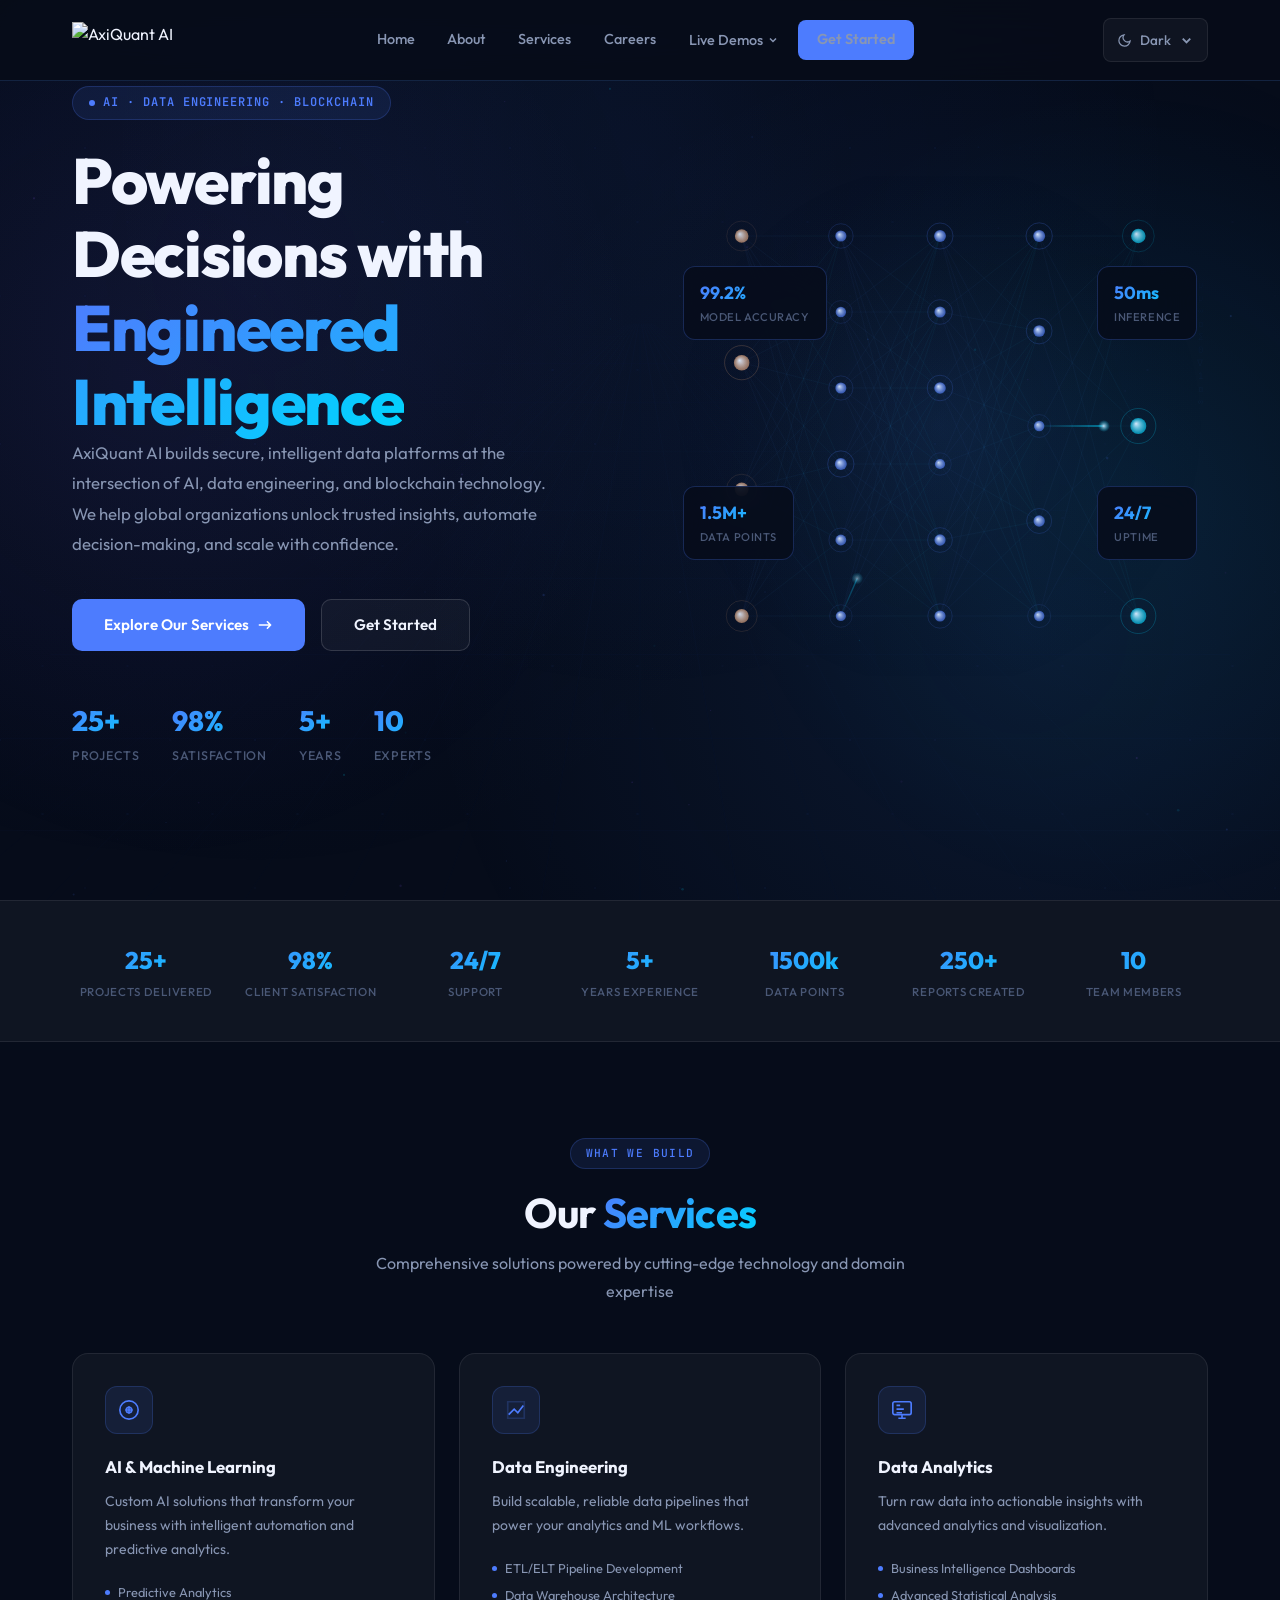
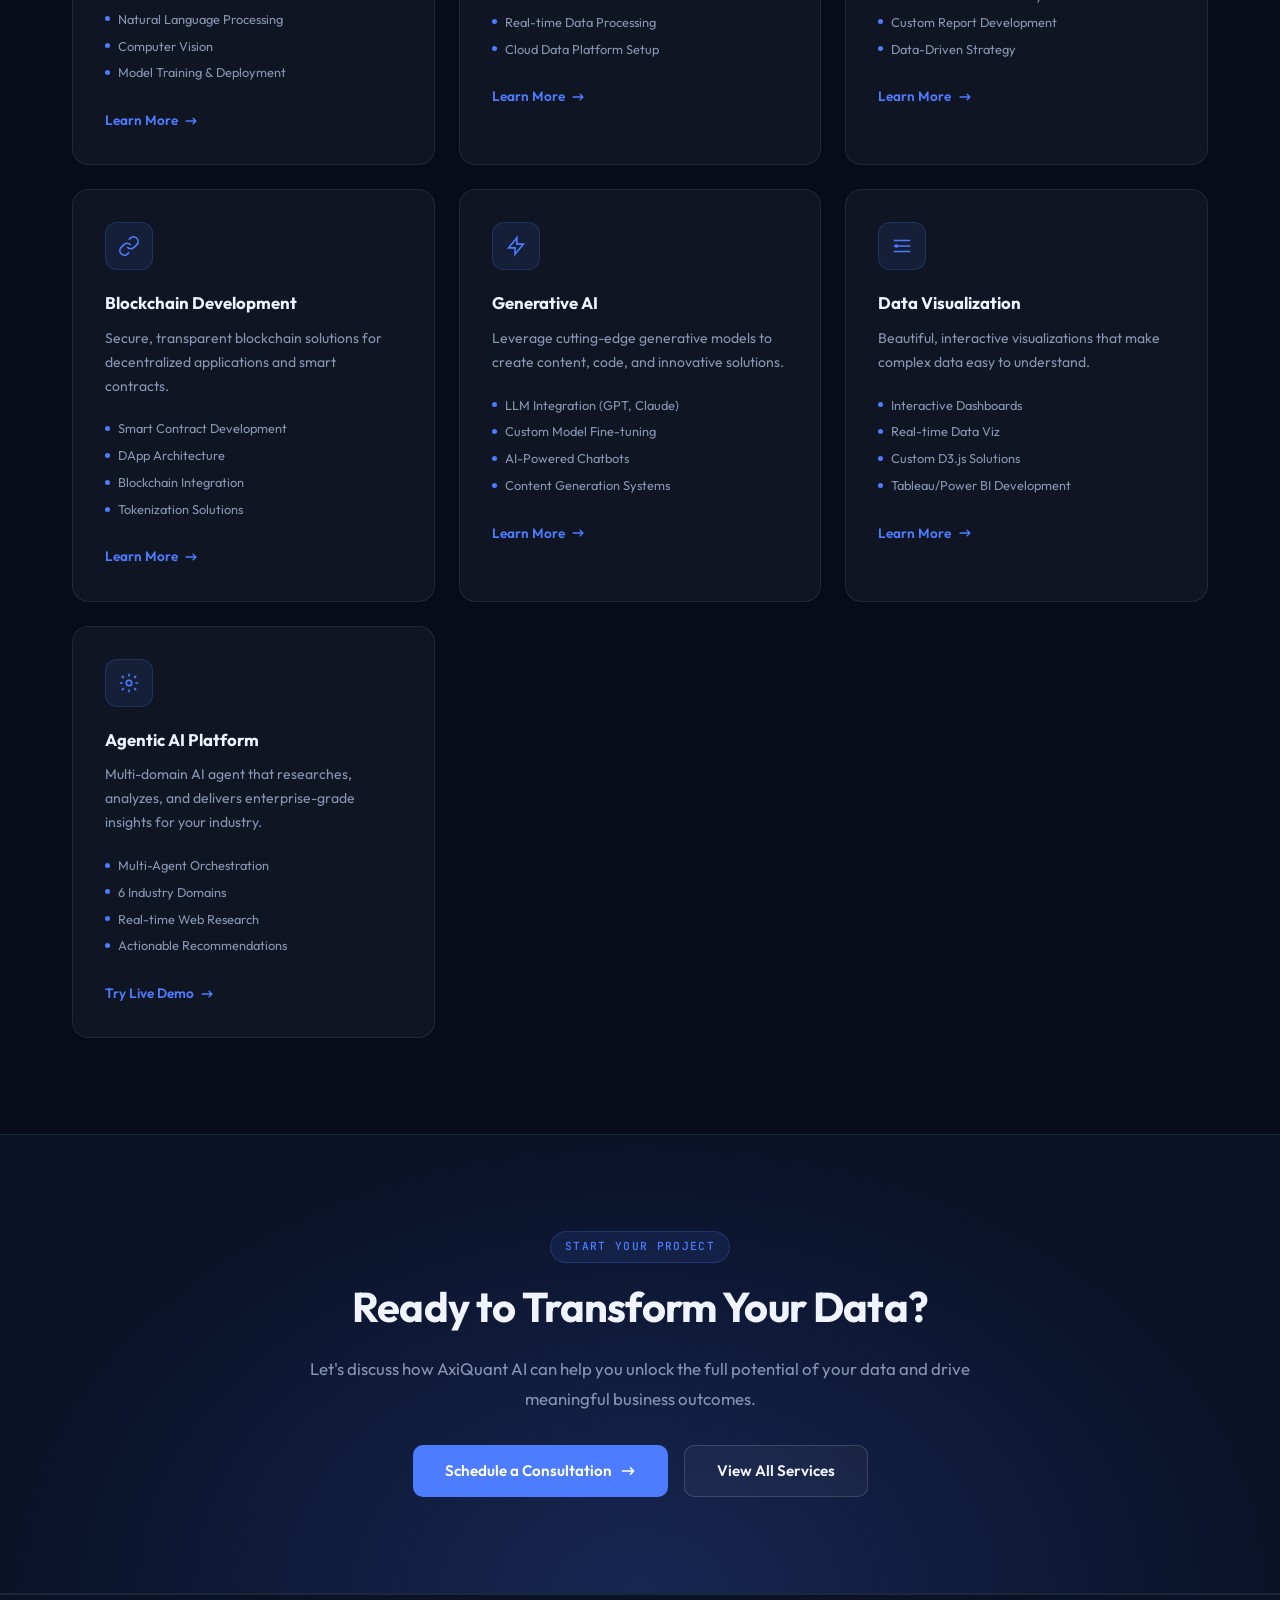
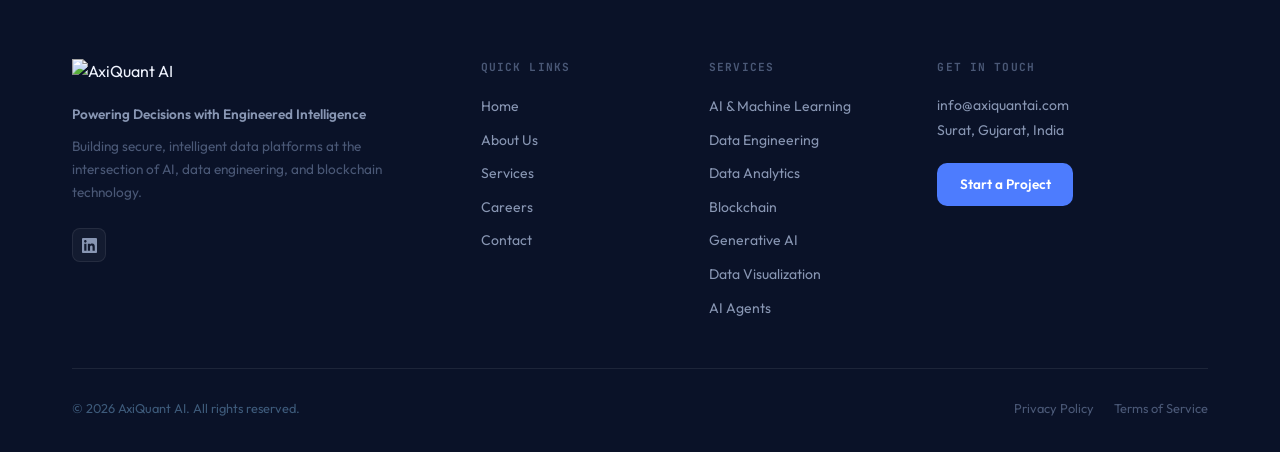
==== commit 06f50935: "Initial commit" ====
--- a/index.html
+++ b/index.html
@@ -9,12 +9,9 @@
 <meta name="keywords" content="AI, Machine Learning, Data Engineering, Blockchain, Generative AI, Data Analytics, India">
 <title>AxiQuant AI - Powering Decisions with Engineered Intelligence</title>
 <link rel="icon" type="image/x-icon" href="favicon.ico">
-<link rel="icon" type="image/png" sizes="16x16" href="favicon-16x16.png">
 <link rel="icon" type="image/png" sizes="32x32" href="favicon-32x32.png">
 <link rel="apple-touch-icon" sizes="180x180" href="apple-touch-icon.png">
-<link rel="icon" type="image/png" sizes="192x192" href="android-chrome-192x192.png">
-<link rel="icon" type="image/png" sizes="512x512" href="android-chrome-512x512.png">
-<meta name="theme-color" content="#070d18">
+<meta name="theme-color" content="#060c1a">
 <meta name="author" content="AxiQuant AI">
 <meta name="robots" content="index, follow">
 <link rel="canonical" href="https://axiquantai.com/">
@@ -24,685 +21,1094 @@
 <meta property="og:description" content="AI, Machine Learning, and Data Engineering solutions that transform businesses.">
 <meta property="og:image" content="https://axiquantai.com/logo.png">
 <meta property="twitter:card" content="summary_large_image">
-<meta property="twitter:url" content="https://axiquantai.com/">
-<meta property="twitter:title" content="AxiQuant AI - AI & Data Engineering Solutions">
-<meta property="twitter:description" content="Transform your business with AI/ML, Data Engineering, and Blockchain solutions.">
-<meta property="twitter:image" content="https://axiquantai.com/logo.png">
+
+<!-- Premium fonts -->
 <link rel="preconnect" href="https://fonts.googleapis.com">
 <link rel="preconnect" href="https://fonts.gstatic.com" crossorigin>
-<link href="https://fonts.googleapis.com/css2?family=Inter:wght@300;400;500;600;700;800&family=Space+Grotesk:wght@500;600;700&display=swap" rel="stylesheet">
+<link href="https://fonts.googleapis.com/css2?family=Outfit:wght@300;400;500;600;700;800&family=JetBrains+Mono:wght@400;500&display=swap" rel="stylesheet">
+
+<!-- Load existing CSS (we override everything below) -->
 <link rel="stylesheet" href="css/style.css">
 <link rel="stylesheet" href="css/pages.css">
 <link rel="stylesheet" href="css/theme-fix.css">
 
-<!-- Apply saved theme instantly before render — no flash -->
+<!-- Apply theme before paint -->
 <script>
 (function(){
-  var t = localStorage.getItem('axq-theme') || 'dark';
-  document.documentElement.setAttribute('data-theme', t);
+  var t=localStorage.getItem('axq-theme')||'dark';
+  document.documentElement.setAttribute('data-theme',t);
 })();
 </script>
 
 <style>
-/* ── Fixed background canvas ── */
-#bgCanvas {
-  position: fixed; inset: 0;
-  width: 100%; height: 100%;
-  z-index: 0; pointer-events: none;
-}
-header, main, footer { position: relative; z-index: 1; }
-
-.skip-link {
-  position: absolute; top:-60px; left:1rem;
-  background:var(--accent-blue); color:#fff;
-  padding:.5rem 1rem; border-radius:4px;
-  z-index:9999; text-decoration:none; transition:top .2s;
-}
-.skip-link:focus { top:.5rem; }
-
-/* ── Hero ── */
-.hero { padding-top:5rem; min-height:100vh; display:flex; align-items:center; }
-
-#heroAnimationSection {
-  position:relative; display:flex;
-  justify-content:center; align-items:center;
-  min-height:480px; width:100%;
-}
-#axiCanvas { width:100%; height:480px; border-radius:16px; display:block; }
-
-/* Metric cards */
-.metric-card {
-  position:absolute; border-radius:10px;
-  padding:8px 14px; z-index:2;
-  backdrop-filter:blur(12px);
-  animation:floatCard 4s ease-in-out infinite;
-  min-width:82px; transition:background .35s, border-color .35s;
-}
-html[data-theme="dark"]  .metric-card { background:rgba(7,13,24,0.84); border:1px solid rgba(79,142,247,0.28); }
-html[data-theme="light"] .metric-card { background:rgba(255,255,255,0.92); border:1px solid rgba(29,78,216,0.26); }
-.metric-card:nth-child(1){animation-delay:0s}
-.metric-card:nth-child(2){animation-delay:1.4s}
-.metric-card:nth-child(3){animation-delay:.7s}
-.metric-card:nth-child(4){animation-delay:2.1s}
-.metric-val {
-  font-size:18px; font-weight:700; line-height:1.1;
-  font-family:'Space Grotesk',sans-serif; transition:color .35s;
-}
-html[data-theme="dark"]  .metric-val { color:#e8a87c; }
-html[data-theme="light"] .metric-val { color:#1d4ed8; }
-.metric-lbl { font-size:10px; margin-top:2px; white-space:nowrap; transition:color .35s; }
-html[data-theme="dark"]  .metric-lbl { color:rgba(184,208,239,0.55); }
-html[data-theme="light"] .metric-lbl { color:rgba(10,22,40,0.55); }
-@keyframes floatCard { 0%,100%{transform:translateY(0)} 50%{transform:translateY(-8px)} }
-
-/* Badges */
-.ai-badge {
-  padding:4px 11px; border-radius:20px; font-size:11px;
-  font-weight:600; backdrop-filter:blur(8px); white-space:nowrap; transition:all .35s;
-}
-html[data-theme="dark"]  .ai-badge { background:rgba(79,142,247,0.12); border:1px solid rgba(79,142,247,0.30); color:#b8d0ef; }
-html[data-theme="light"] .ai-badge { background:rgba(29,78,216,0.09);  border:1px solid rgba(29,78,216,0.28); color:#0a1628; }
-
-/* Cards */
-.stat-box,.service-card,.card {
-  background:var(--bg-card) !important; border:1px solid var(--border-color) !important;
-  backdrop-filter:blur(12px);
-  transition:transform .25s, border-color .25s, box-shadow .25s, background .35s;
-}
-.stat-box:hover,.service-card:hover,.card:hover {
-  transform:translateY(-5px); border-color:var(--border-hover) !important;
-  box-shadow:var(--shadow-glow),var(--shadow-card);
-}
-footer { background:var(--bg-secondary) !important; border-top:1px solid var(--border-color) !important; }
-
+/* ================================================================
+   DESIGN SYSTEM — AxiQuant AI Premium Redesign
+   Aesthetic: Refined Dark-Tech / Clean Light Professional
+   Inspired by ownthum.com quality level
+================================================================ */
+
+/* ── DARK ── */
+html[data-theme="dark"] {
+  --bg:          #060c1a;
+  --bg2:         #0a1228;
+  --bg3:         #0e1835;
+  --surface:     rgba(255,255,255,0.04);
+  --surface2:    rgba(255,255,255,0.07);
+  --border:      rgba(255,255,255,0.08);
+  --border2:     rgba(255,255,255,0.14);
+  --text1:       #f0f4ff;
+  --text2:       #8896b3;
+  --text3:       #4a5876;
+  --accent:      #4d7cfe;
+  --accent2:     #00d4ff;
+  --accent3:     #e8a87c;
+  --glow:        rgba(77,124,254,0.20);
+  --glow2:       rgba(0,212,255,0.12);
+  --nav-bg:      rgba(6,12,26,0.88);
+  --nav-border:  rgba(255,255,255,0.08);
+  --card-bg:     rgba(255,255,255,0.04);
+  --card-hover:  rgba(255,255,255,0.07);
+  --grad1:       linear-gradient(135deg,#4d7cfe,#00d4ff);
+  --grad2:       linear-gradient(135deg,#060c1a,#0e1835);
+  --shadow:      0 24px 60px rgba(0,0,0,0.5);
+  --shadow2:     0 4px 20px rgba(77,124,254,0.2);
+}
+
+/* ── LIGHT ── */
+html[data-theme="light"] {
+  --bg:          #f8faff;
+  --bg2:         #eef2ff;
+  --bg3:         #e4eaff;
+  --surface:     rgba(255,255,255,0.80);
+  --surface2:    rgba(255,255,255,0.95);
+  --border:      rgba(0,0,0,0.08);
+  --border2:     rgba(77,124,254,0.25);
+  --text1:       #0a1020;
+  --text2:       #3a4a6b;
+  --text3:       #6b7a9b;
+  --accent:      #2c5fe8;
+  --accent2:     #0099cc;
+  --accent3:     #b45309;
+  --glow:        rgba(44,95,232,0.15);
+  --glow2:       rgba(0,153,204,0.10);
+  --nav-bg:      rgba(248,250,255,0.92);
+  --nav-border:  rgba(0,0,0,0.08);
+  --card-bg:     rgba(255,255,255,0.90);
+  --card-hover:  rgba(255,255,255,1);
+  --grad1:       linear-gradient(135deg,#2c5fe8,#0099cc);
+  --grad2:       linear-gradient(135deg,#f8faff,#eef2ff);
+  --shadow:      0 24px 60px rgba(44,95,232,0.12);
+  --shadow2:     0 4px 20px rgba(44,95,232,0.18);
+}
+
+/* ── RESET ── */
+*,*::before,*::after{box-sizing:border-box;margin:0;padding:0;}
+html{scroll-behavior:smooth;}
+
+body {
+  font-family:'Outfit',system-ui,sans-serif !important;
+  background:var(--bg) !important;
+  color:var(--text1) !important;
+  overflow-x:hidden;
+  transition:background .4s,color .4s;
+  -webkit-font-smoothing:antialiased;
+}
+
+/* ── BG CANVAS ── */
+#bgCanvas{position:fixed;inset:0;width:100%;height:100%;z-index:0;pointer-events:none;}
+header,main,footer{position:relative;z-index:1;}
+
+/* ── TYPOGRAPHY ── */
+h1,h2,h3,h4{font-family:'Outfit',sans-serif;color:var(--text1) !important;line-height:1.15;letter-spacing:-.02em;}
+h1{font-size:clamp(2.4rem,5vw,4rem);font-weight:800;}
+h2{font-size:clamp(1.8rem,3.5vw,2.6rem);font-weight:700;}
+h3{font-size:1.15rem;font-weight:600;}
+p{color:var(--text2) !important;line-height:1.75;}
+a{text-decoration:none;color:inherit;}
+
+.mono{font-family:'JetBrains Mono',monospace;font-size:.78rem;letter-spacing:.06em;}
+
+/* ── GRADIENT TEXT ── */
+.grad-text{
+  background:var(--grad1);
+  -webkit-background-clip:text;-webkit-text-fill-color:transparent;background-clip:text;
+}
+
+/* ── LAYOUT ── */
+.container{max-width:1200px;margin:0 auto;padding:0 2rem;}
+.section{padding:6rem 0;}
+.section-label{
+  display:inline-flex;align-items:center;gap:.5rem;
+  font-family:'JetBrains Mono',monospace;font-size:.7rem;font-weight:500;
+  letter-spacing:.12em;text-transform:uppercase;
+  color:var(--accent);background:rgba(77,124,254,0.10);
+  border:1px solid rgba(77,124,254,0.22);
+  padding:.35rem .9rem;border-radius:100px;margin-bottom:1.25rem;
+}
+html[data-theme="light"] .section-label{background:rgba(44,95,232,0.08);border-color:rgba(44,95,232,0.20);}
+.text-center{text-align:center;}
+.mb-sm{margin-bottom:.75rem;}
+.mb-md{margin-bottom:1.5rem;}
+.mb-lg{margin-bottom:3rem;}
+
+/* ── SKIP LINK ── */
+.skip-link{position:absolute;top:-60px;left:1rem;background:var(--accent);color:#fff;padding:.5rem 1rem;border-radius:6px;z-index:9999;transition:top .2s;}
+.skip-link:focus{top:.5rem;}
+
+/* ================================================================
+   NAVIGATION
+================================================================ */
+header{
+  position:fixed;top:0;left:0;right:0;z-index:1000;
+  background:var(--nav-bg) !important;
+  border-bottom:1px solid var(--nav-border) !important;
+  backdrop-filter:blur(24px) saturate(180%);
+  -webkit-backdrop-filter:blur(24px) saturate(180%);
+  transition:background .4s,border-color .4s;
+}
+
+.navbar{
+  display:flex;align-items:center;justify-content:space-between;
+  padding:.9rem 2rem;max-width:1200px;margin:0 auto;gap:1rem;
+}
+
+.logo-wrap{display:flex;align-items:center;gap:.6rem;text-decoration:none;}
+.logo-wrap img{height:36px;width:auto;}
+
+.nav-links{display:flex;align-items:center;gap:.25rem;list-style:none;}
+
+.nav-links a,.nav-links button{
+  display:inline-flex;align-items:center;gap:.3rem;
+  padding:.45rem .9rem;border-radius:8px;
+  font-size:.9rem;font-weight:500;font-family:'Outfit',sans-serif;
+  color:var(--text2) !important;background:none;border:none;cursor:pointer;
+  transition:color .2s,background .2s;
+}
+.nav-links a:hover,.nav-links button:hover{color:var(--text1) !important;background:var(--surface);}
+
+.nav-cta{
+  background:var(--accent) !important;color:#fff !important;
+  border-radius:8px !important;padding:.5rem 1.2rem !important;font-weight:600 !important;
+  transition:opacity .2s,transform .15s !important;
+}
+.nav-cta:hover{opacity:.88;transform:translateY(-1px);}
+
+/* Demos dropdown */
+.nav-dd-wrap{position:relative;}
+.nav-dd-menu{
+  display:none;position:absolute;top:calc(100% + 8px);left:50%;
+  transform:translateX(-50%);min-width:220px;
+  background:var(--bg2);border:1px solid var(--border);border-radius:12px;
+  padding:.5rem;box-shadow:var(--shadow);z-index:999;
+  backdrop-filter:blur(20px);
+}
+.nav-dd-menu.open{display:block;}
+.dd-item{
+  display:flex;align-items:center;gap:.75rem;padding:.7rem .9rem;
+  border-radius:8px;transition:background .15s;color:var(--text1) !important;
+}
+.dd-item:hover{background:var(--surface);}
+.dd-icon{
+  width:32px;height:32px;border-radius:8px;
+  background:var(--surface2);display:flex;align-items:center;justify-content:center;flex-shrink:0;
+}
+.dd-icon svg{width:16px;height:16px;color:var(--accent);}
+.dd-title{font-weight:600;font-size:.875rem;}
+.dd-desc{font-size:.75rem;color:var(--text3) !important;}
+
+/* Theme toggle */
+.theme-wrap{position:relative;}
+.theme-btn-new{
+  display:flex;align-items:center;gap:.5rem;
+  padding:.45rem .8rem;border-radius:8px;border:1px solid var(--border);
+  background:var(--surface);color:var(--text2);cursor:pointer;
+  font-family:'Outfit',sans-serif;font-size:.85rem;font-weight:500;
+  transition:border-color .2s,background .2s;
+}
+.theme-btn-new:hover{border-color:var(--border2);background:var(--surface2);}
+.theme-btn-new svg{width:15px;height:15px;transition:transform .3s;}
+
+.theme-menu-new{
+  display:none;position:absolute;top:calc(100% + 8px);right:0;
+  min-width:140px;background:var(--bg2);border:1px solid var(--border);
+  border-radius:12px;padding:.5rem;box-shadow:var(--shadow);z-index:99999;
+  backdrop-filter:blur(20px);
+}
+.theme-menu-new.open{display:block;}
+.theme-pick{
+  display:flex;align-items:center;gap:.6rem;width:100%;padding:.6rem .85rem;
+  border:none;border-radius:8px;background:none;cursor:pointer;
+  font-family:'Outfit',sans-serif;font-size:.875rem;font-weight:500;
+  color:var(--text1);transition:background .15s;text-align:left;
+}
+.theme-pick:hover{background:var(--surface);}
+.theme-pick.active{font-weight:700;color:var(--accent);}
+.t-dot{width:10px;height:10px;border-radius:50%;flex-shrink:0;}
+.t-dot-dark{background:#4d7cfe;}
+.t-dot-light{background:#2c5fe8;border:2px solid #94a3b8;}
+
+/* Mobile */
+.mobile-btn{display:none;flex-direction:column;gap:5px;background:none;border:none;cursor:pointer;padding:4px;}
+.mobile-btn span{display:block;width:22px;height:2px;background:var(--text1);border-radius:2px;transition:all .3s;}
+.mobile-menu-new{display:none;padding:1rem 2rem 1.5rem;border-top:1px solid var(--border);}
+.mobile-menu-new.open{display:block;}
+.mobile-links{list-style:none;display:flex;flex-direction:column;gap:.25rem;}
+.mobile-links a{display:block;padding:.65rem .9rem;border-radius:8px;color:var(--text2) !important;font-weight:500;transition:color .2s,background .2s;}
+.mobile-links a:hover{color:var(--text1) !important;background:var(--surface);}
+.mobile-links .m-cta{background:var(--accent);color:#fff !important;text-align:center;font-weight:600;margin-top:.5rem;}
+
+/* ================================================================
+   HERO
+================================================================ */
+.hero{
+  min-height:100vh;display:flex;align-items:center;
+  padding-top:5rem;position:relative;overflow:hidden;
+}
+
+.hero-grid{
+  display:grid;grid-template-columns:1fr 1fr;gap:4rem;align-items:center;
+}
+
+/* Badge */
+.hero-badge{
+  display:inline-flex;align-items:center;gap:.5rem;
+  padding:.4rem 1rem;border-radius:100px;margin-bottom:1.5rem;
+  font-size:.75rem;font-weight:600;letter-spacing:.08em;text-transform:uppercase;
+  color:var(--accent);background:rgba(77,124,254,0.10);border:1px solid rgba(77,124,254,0.22);
+  font-family:'JetBrains Mono',monospace;
+}
+.badge-dot{width:6px;height:6px;border-radius:50%;background:var(--accent);animation:dotPulse 2s infinite;}
+@keyframes dotPulse{0%,100%{opacity:1;transform:scale(1)}50%{opacity:.4;transform:scale(.8)}}
+
+.hero-title{margin-bottom:1.5rem;}
+.hero-sub{font-size:1.05rem;line-height:1.8;max-width:480px;margin-bottom:2.5rem;}
+
+.hero-btns{display:flex;gap:1rem;flex-wrap:wrap;margin-bottom:3rem;}
+
+.btn-primary-new{
+  display:inline-flex;align-items:center;gap:.5rem;
+  padding:.8rem 2rem;border-radius:10px;font-weight:600;font-size:.95rem;
+  background:var(--accent);color:#fff;border:none;cursor:pointer;
+  transition:transform .2s,box-shadow .2s,opacity .2s;font-family:'Outfit',sans-serif;
+}
+.btn-primary-new:hover{transform:translateY(-2px);box-shadow:0 8px 28px var(--glow);opacity:.92;}
+
+.btn-ghost-new{
+  display:inline-flex;align-items:center;gap:.5rem;
+  padding:.8rem 2rem;border-radius:10px;font-weight:600;font-size:.95rem;
+  background:var(--surface);color:var(--text1);border:1px solid var(--border2);cursor:pointer;
+  transition:transform .2s,background .2s;font-family:'Outfit',sans-serif;
+}
+.btn-ghost-new:hover{transform:translateY(-2px);background:var(--surface2);}
+
+/* Hero stats */
+.hero-stats{display:flex;gap:2rem;flex-wrap:wrap;}
+.stat-item{}
+.stat-num{
+  font-size:1.75rem;font-weight:800;font-family:'Outfit',sans-serif;
+  background:var(--grad1);-webkit-background-clip:text;-webkit-text-fill-color:transparent;background-clip:text;
+}
+.stat-label{font-size:.78rem;color:var(--text3) !important;text-transform:uppercase;letter-spacing:.06em;font-weight:500;margin-top:.15rem;}
+
+/* Hero canvas */
+#heroAnimationSection{position:relative;min-height:500px;}
+#axiCanvas{width:100%;height:500px;display:block;border-radius:20px;}
+
+/* Floating metric cards */
+.mcard{
+  position:absolute;padding:12px 16px;border-radius:12px;
+  backdrop-filter:blur(16px);z-index:2;min-width:100px;
+  animation:mFloat 4s ease-in-out infinite;
+  transition:background .4s,border-color .4s;
+}
+html[data-theme="dark"]  .mcard{background:rgba(6,12,26,0.85);border:1px solid rgba(77,124,254,0.25);}
+html[data-theme="light"] .mcard{background:rgba(255,255,255,0.92);border:1px solid rgba(44,95,232,0.22);}
+.mcard:nth-child(1){animation-delay:0s}
+.mcard:nth-child(2){animation-delay:1.5s}
+.mcard:nth-child(3){animation-delay:.8s}
+.mcard:nth-child(4){animation-delay:2.2s}
+.mcard-val{font-size:1.1rem;font-weight:700;font-family:'Outfit',sans-serif;background:var(--grad1);-webkit-background-clip:text;-webkit-text-fill-color:transparent;background-clip:text;}
+.mcard-label{font-size:.7rem;color:var(--text3) !important;margin-top:2px;font-weight:500;text-transform:uppercase;letter-spacing:.05em;}
+@keyframes mFloat{0%,100%{transform:translateY(0)}50%{transform:translateY(-9px)}}
+
+/* ================================================================
+   STATS STRIP
+================================================================ */
+.stats-strip{
+  background:var(--surface);border-top:1px solid var(--border);
+  border-bottom:1px solid var(--border);padding:2.5rem 0;
+}
+.stats-grid{display:grid;grid-template-columns:repeat(7,1fr);gap:1rem;text-align:center;}
+.sbox{}
+.sbox-num{font-size:1.5rem;font-weight:800;font-family:'Outfit',sans-serif;background:var(--grad1);-webkit-background-clip:text;-webkit-text-fill-color:transparent;background-clip:text;}
+.sbox-lbl{font-size:.72rem;color:var(--text3) !important;text-transform:uppercase;letter-spacing:.06em;font-weight:500;margin-top:.2rem;}
+.sbox-div{width:1px;background:var(--border);align-self:stretch;}
+
+/* ================================================================
+   SERVICES
+================================================================ */
+.services-grid-new{
+  display:grid;grid-template-columns:repeat(auto-fill,minmax(300px,1fr));
+  gap:1.5rem;
+}
+
+.svc-card{
+  background:var(--card-bg);border:1px solid var(--border);border-radius:16px;
+  padding:2rem;cursor:default;
+  transition:transform .3s,border-color .3s,box-shadow .3s,background .3s;
+  position:relative;overflow:hidden;
+}
+.svc-card::after{
+  content:'';position:absolute;inset:0;border-radius:16px;
+  background:var(--grad1);opacity:0;transition:opacity .3s;pointer-events:none;
+}
+.svc-card:hover{
+  transform:translateY(-6px);border-color:var(--border2);
+  box-shadow:var(--shadow2),0 1px 0 rgba(255,255,255,.06) inset;
+  background:var(--card-hover);
+}
+.svc-card:hover::after{opacity:.03;}
+
+.svc-icon{
+  width:48px;height:48px;border-radius:12px;margin-bottom:1.25rem;
+  display:flex;align-items:center;justify-content:center;
+  background:rgba(77,124,254,0.10);border:1px solid rgba(77,124,254,0.20);
+  transition:background .3s,transform .3s;
+}
+html[data-theme="light"] .svc-icon{background:rgba(44,95,232,0.09);border-color:rgba(44,95,232,0.18);}
+.svc-card:hover .svc-icon{background:rgba(77,124,254,0.18);transform:scale(1.08);}
+.svc-icon svg{width:22px;height:22px;color:var(--accent);}
+
+.svc-title{font-size:1.05rem;font-weight:700;margin-bottom:.6rem;color:var(--text1) !important;}
+.svc-desc{font-size:.875rem;color:var(--text2) !important;line-height:1.7;margin-bottom:1.25rem;}
+
+.svc-features{list-style:none;display:flex;flex-direction:column;gap:.4rem;margin-bottom:1.5rem;}
+.svc-features li{
+  display:flex;align-items:center;gap:.5rem;
+  font-size:.8rem;color:var(--text2) !important;
+}
+.svc-features li::before{
+  content:'';width:5px;height:5px;border-radius:50%;
+  background:var(--accent);flex-shrink:0;
+}
+
+.svc-link{
+  display:inline-flex;align-items:center;gap:.4rem;
+  font-size:.85rem;font-weight:600;color:var(--accent) !important;
+  transition:gap .2s;
+}
+.svc-card:hover .svc-link{gap:.7rem;}
+
+/* ================================================================
+   CTA SECTION
+================================================================ */
+.cta-section{
+  background:var(--bg2);border-top:1px solid var(--border);
+  border-bottom:1px solid var(--border);
+  padding:6rem 0;text-align:center;position:relative;overflow:hidden;
+}
+.cta-section::before{
+  content:'';position:absolute;inset:0;
+  background:radial-gradient(ellipse at 50% 100%,var(--glow) 0%,transparent 70%);
+  pointer-events:none;
+}
+.cta-section > *{position:relative;}
+.cta-sub{font-size:1.05rem;color:var(--text2) !important;max-width:560px;margin:1rem auto 2.5rem;}
+.cta-btns{display:flex;gap:1rem;justify-content:center;flex-wrap:wrap;}
+
+/* ================================================================
+   FOOTER
+================================================================ */
+footer{background:var(--bg2) !important;border-top:1px solid var(--border) !important;padding:4rem 0 2rem;}
+.footer-grid-new{display:grid;grid-template-columns:2fr 1fr 1fr 1.5fr;gap:3rem;margin-bottom:3rem;}
+.footer-brand{}
+.footer-logo{display:flex;align-items:center;gap:.6rem;margin-bottom:.75rem;}
+.footer-logo img{height:32px;width:auto;}
+.footer-tagline{font-size:.85rem;color:var(--accent3);font-weight:600;margin-bottom:.5rem;}
+.footer-desc{font-size:.85rem;color:var(--text3) !important;margin-bottom:1.5rem;line-height:1.7;}
+.footer-col-title{font-size:.7rem;font-weight:700;text-transform:uppercase;letter-spacing:.1em;color:var(--text3) !important;margin-bottom:1rem;font-family:'JetBrains Mono',monospace;}
+.footer-links-new{list-style:none;display:flex;flex-direction:column;gap:.5rem;}
+.footer-links-new a{font-size:.875rem;color:var(--text2) !important;transition:color .2s;}
+.footer-links-new a:hover{color:var(--accent) !important;}
+.footer-contact{font-size:.875rem;color:var(--text2) !important;line-height:1.8;margin-bottom:1.25rem;}
+.footer-contact a{color:var(--text2) !important;transition:color .2s;}
+.footer-contact a:hover{color:var(--accent) !important;}
+
+.social-row{display:flex;gap:.6rem;margin-top:.75rem;}
+.soc-btn{
+  width:34px;height:34px;border-radius:8px;display:flex;align-items:center;justify-content:center;
+  background:var(--surface);border:1px solid var(--border);color:var(--text2);
+  transition:background .2s,color .2s,border-color .2s;
+}
+.soc-btn:hover{background:var(--accent);color:#fff;border-color:var(--accent);}
+.soc-btn svg{width:15px;height:15px;}
+
+.footer-bottom{
+  border-top:1px solid var(--border);padding-top:1.75rem;
+  display:flex;justify-content:space-between;align-items:center;flex-wrap:wrap;gap:1rem;
+}
+.footer-copy{font-size:.8rem;color:var(--text3) !important;}
+.footer-legal{display:flex;gap:1.25rem;}
+.footer-legal a{font-size:.8rem;color:var(--text3) !important;transition:color .2s;}
+.footer-legal a:hover{color:var(--accent) !important;}
+
+/* ================================================================
+   SCROLL REVEAL
+================================================================ */
+.reveal{opacity:0;transform:translateY(28px);transition:opacity .65s ease,transform .65s ease;}
+.reveal.in{opacity:1;transform:translateY(0);}
+.reveal-delay-1{transition-delay:.1s;}
+.reveal-delay-2{transition-delay:.2s;}
+.reveal-delay-3{transition-delay:.3s;}
+
+/* ================================================================
+   RESPONSIVE
+================================================================ */
+@media(max-width:1024px){
+  .hero-grid{grid-template-columns:1fr;}
+  .footer-grid-new{grid-template-columns:1fr 1fr;gap:2rem;}
+  .stats-grid{grid-template-columns:repeat(4,1fr);}
+  #axiCanvas{height:380px;}
+  #heroAnimationSection{min-height:380px;}
+}
 @media(max-width:768px){
-  .hero{padding-top:4rem}
-  #axiCanvas{height:320px}
-  #heroAnimationSection{min-height:320px}
+  .nav-links{display:none;}
+  .mobile-btn{display:flex;}
+  .navbar{padding:.9rem 1.25rem;}
+  .container{padding:0 1.25rem;}
+  .section{padding:4rem 0;}
+  .hero{padding-top:4rem;}
+  .hero-grid{gap:2.5rem;}
+  .services-grid-new{grid-template-columns:1fr;}
+  .footer-grid-new{grid-template-columns:1fr;}
+  .footer-bottom{flex-direction:column;text-align:center;}
+  .stats-grid{grid-template-columns:repeat(2,1fr);}
+  #axiCanvas{height:300px;}
+  #heroAnimationSection{min-height:300px;}
 }
 </style>
 </head>
 
 <body>
 <canvas id="bgCanvas"></canvas>
+
 <a href="#main-content" class="skip-link">Skip to main content</a>
-<a href="#main-content" class="skip-link">Skip to main content</a>
-
-<!-- ════ HEADER ════ -->
+
+<!-- ══════════ HEADER ══════════ -->
 <header role="banner">
-  <nav class="navbar container" role="navigation" aria-label="Main navigation">
-    <a href="index.html" class="logo">
-      <img src="logo.png" alt="AxiQuant AI - AI and Data Engineering Company Logo" class="logo-image">
+  <nav class="navbar" role="navigation" aria-label="Main navigation">
+    <a href="index.html" class="logo-wrap" aria-label="AxiQuant AI Home">
+      <img src="logo.png" alt="AxiQuant AI">
     </a>
 
-    <ul class="nav-menu" role="menubar">
-      <li role="none"><a href="index.html"    class="nav-link" role="menuitem" aria-current="page">Home</a></li>
-      <li role="none"><a href="about.html"    class="nav-link" role="menuitem">About</a></li>
-      <li role="none"><a href="services.html" class="nav-link" role="menuitem">Services</a></li>
-      <li role="none"><a href="careers.html"  class="nav-link" role="menuitem">Careers</a></li>
-      <li role="none" class="nav-dropdown-wrapper">
-        <button class="nav-link btn-demos" id="demos-toggle" aria-expanded="false">🚀 Live Demos ▾</button>
-        <div class="nav-dropdown" id="demos-dropdown">
-          <a href="ai-agent.html" target="_blank" class="dropdown-item">
-            <span class="dropdown-icon">🤖</span>
-            <div><div class="dropdown-title">AI Agent</div><div class="dropdown-desc">Enterprise AI Assistant</div></div>
+    <ul class="nav-links" role="menubar">
+      <li><a href="index.html" role="menuitem" aria-current="page">Home</a></li>
+      <li><a href="about.html" role="menuitem">About</a></li>
+      <li><a href="services.html" role="menuitem">Services</a></li>
+      <li><a href="careers.html" role="menuitem">Careers</a></li>
+      <li class="nav-dd-wrap">
+        <button id="demos-btn" aria-expanded="false" aria-haspopup="true">
+          Live Demos
+          <svg viewBox="0 0 16 16" fill="none" width="12" height="12" stroke="currentColor" stroke-width="2"><path d="M4 6l4 4 4-4"/></svg>
+        </button>
+        <div class="nav-dd-menu" id="demos-menu" role="menu">
+          <a href="ai-agent.html" target="_blank" class="dd-item" role="menuitem">
+            <div class="dd-icon">
+              <svg viewBox="0 0 24 24" fill="none" stroke="currentColor" stroke-width="2"><circle cx="12" cy="8" r="4"/><path d="M8 12v2a4 4 0 008 0v-2"/><path d="M9 21h6"/><path d="M12 17v4"/></svg>
+            </div>
+            <div><div class="dd-title">AI Agent</div><div class="dd-desc">Enterprise AI Assistant</div></div>
           </a>
-          <a href="https://logichain.axiquantai.com" target="_blank" class="dropdown-item">
-            <span class="dropdown-icon">⛓️</span>
-            <div><div class="dropdown-title">LogiChain</div><div class="dropdown-desc">Blockchain Supply Chain</div></div>
+          <a href="https://logichain.axiquantai.com" target="_blank" class="dd-item" role="menuitem">
+            <div class="dd-icon">
+              <svg viewBox="0 0 24 24" fill="none" stroke="currentColor" stroke-width="2"><rect x="2" y="7" width="6" height="10" rx="1"/><rect x="9" y="4" width="6" height="16" rx="1"/><rect x="16" y="7" width="6" height="10" rx="1"/></svg>
+            </div>
+            <div><div class="dd-title">LogiChain</div><div class="dd-desc">Blockchain Supply Chain</div></div>
           </a>
         </div>
       </li>
-      <li role="none"><a href="contact.html" class="nav-link btn-nav" role="menuitem">Get Started</a></li>
+      <li><a href="contact.html" class="nav-cta" role="menuitem">Get Started</a></li>
     </ul>
 
-    <!--
-      THEME TOGGLE — uses inline style to show/hide.
-      This bypasses style.css completely. No CSS class needed.
-      The dropdown div starts hidden via inline style="display:none"
-      and JS sets style.display directly. Cannot be overridden by any CSS.
-    -->
-    <div class="theme-switcher-header" style="position:relative;">
-      <button class="theme-btn" id="theme-toggle" aria-label="Change theme" title="Change theme">
-        <span class="theme-icon" id="themeIcon">🌙</span>
+    <!-- Theme toggle — uses JS element.style, no CSS class conflict -->
+    <div class="theme-wrap">
+      <button class="theme-btn-new" id="theme-btn" aria-label="Toggle theme" aria-expanded="false">
+        <svg id="theme-icon-svg" viewBox="0 0 24 24" fill="none" stroke="currentColor" stroke-width="2" width="15" height="15">
+          <path d="M21 12.79A9 9 0 1111.21 3 7 7 0 0021 12.79z"/>
+        </svg>
+        <span id="theme-label">Dark</span>
+        <svg viewBox="0 0 16 16" fill="none" stroke="currentColor" stroke-width="2" width="11" height="11"><path d="M4 6l4 4 4-4"/></svg>
       </button>
-      <!-- inline style="display:none" — JS will toggle this directly -->
-      <div id="axq-theme-menu" style="
-        display:none;
-        position:absolute;
-        top:calc(100% + 8px);
-        right:0;
-        min-width:130px;
-        border-radius:10px;
-        padding:6px;
-        z-index:99999;
-        flex-direction:column;
-        gap:2px;
-        box-shadow:0 8px 24px rgba(0,0,0,0.4);
-        backdrop-filter:blur(16px);
-      " id="axq-theme-menu">
-        <button data-pick="dark"  style="display:flex;align-items:center;gap:8px;padding:8px 12px;border:none;border-radius:7px;cursor:pointer;font-size:.9rem;font-weight:500;font-family:Inter,sans-serif;background:transparent;width:100%;text-align:left;" onmouseover="this.style.background='rgba(79,142,247,0.15)'" onmouseout="this.style.background='transparent'">
-          <span style="width:10px;height:10px;border-radius:50%;background:#4f8ef7;display:inline-block;flex-shrink:0;"></span>
-          <span id="dark-label">Dark</span>
+      <!-- Menu opened/closed via element.style.display — cannot be overridden by CSS -->
+      <div id="theme-menu" style="display:none;position:absolute;top:calc(100% + 8px);right:0;min-width:140px;border-radius:12px;padding:.5rem;z-index:99999;backdrop-filter:blur(20px);">
+        <button class="theme-pick active" data-pick="dark">
+          <span class="t-dot t-dot-dark"></span>Dark
         </button>
-        <button data-pick="light" style="display:flex;align-items:center;gap:8px;padding:8px 12px;border:none;border-radius:7px;cursor:pointer;font-size:.9rem;font-weight:500;font-family:Inter,sans-serif;background:transparent;width:100%;text-align:left;" onmouseover="this.style.background='rgba(79,142,247,0.15)'" onmouseout="this.style.background='transparent'">
-          <span style="width:10px;height:10px;border-radius:50%;background:#1d4ed8;border:2px solid #94a3b8;display:inline-block;flex-shrink:0;"></span>
-          <span id="light-label">Light</span>
+        <button class="theme-pick" data-pick="light">
+          <span class="t-dot t-dot-light"></span>Light
         </button>
       </div>
     </div>
 
-    <button class="mobile-menu-btn" aria-label="Open navigation menu" aria-expanded="false" aria-controls="mobile-menu">
-      <span aria-hidden="true"></span><span aria-hidden="true"></span><span aria-hidden="true"></span>
+    <button class="mobile-btn" id="mobile-btn" aria-label="Open menu" aria-expanded="false">
+      <span></span><span></span><span></span>
     </button>
   </nav>
 
-  <div class="mobile-menu" id="mobile-menu" aria-hidden="true">
-    <ul class="mobile-nav-menu" role="menu">
-      <li role="none"><a href="index.html"    class="mobile-nav-link" role="menuitem">Home</a></li>
-      <li role="none"><a href="about.html"    class="mobile-nav-link" role="menuitem">About</a></li>
-      <li role="none"><a href="services.html" class="mobile-nav-link" role="menuitem">Services</a></li>
-      <li role="none"><a href="careers.html"  class="mobile-nav-link" role="menuitem">Careers</a></li>
-      <li role="none"><a href="ai-agent.html" target="_blank" class="mobile-nav-link" role="menuitem">🤖 AI Agent Demo</a></li>
-      <li role="none"><a href="https://logichain.axiquantai.com" target="_blank" class="mobile-nav-link" role="menuitem">⛓️ LogiChain Demo</a></li>
-      <li role="none"><a href="contact.html"  class="mobile-nav-link btn-primary" role="menuitem">Get Started</a></li>
+  <div class="mobile-menu-new" id="mobile-menu">
+    <ul class="mobile-links" role="menu">
+      <li><a href="index.html" role="menuitem">Home</a></li>
+      <li><a href="about.html" role="menuitem">About</a></li>
+      <li><a href="services.html" role="menuitem">Services</a></li>
+      <li><a href="careers.html" role="menuitem">Careers</a></li>
+      <li><a href="ai-agent.html" target="_blank" role="menuitem">AI Agent Demo</a></li>
+      <li><a href="https://logichain.axiquantai.com" target="_blank" role="menuitem">LogiChain Demo</a></li>
+      <li><a href="contact.html" class="m-cta" role="menuitem">Get Started</a></li>
     </ul>
   </div>
 </header>
 
-<!-- ════ MAIN ════ -->
+<!-- ══════════ MAIN ══════════ -->
 <main id="main-content" role="main">
 
+  <!-- HERO -->
   <section class="hero" aria-labelledby="hero-heading">
     <div class="container">
       <div class="hero-grid">
 
         <div class="hero-text">
-          <h1 class="hero-title" id="hero-heading">
-            Powering Decisions with
-            <span class="text-gradient">Engineered Intelligence</span>
+          <div class="hero-badge"><span class="badge-dot"></span>AI · Data Engineering · Blockchain</div>
+          <h1 id="hero-heading">
+            Powering Decisions with<br>
+            <span class="grad-text">Engineered Intelligence</span>
           </h1>
-          <p class="hero-subtitle">
+          <p class="hero-sub">
             AxiQuant AI builds secure, intelligent data platforms at the intersection of AI,
             data engineering, and blockchain technology. We help global organizations unlock
             trusted insights, automate decision-making, and scale with confidence.
           </p>
-          <div class="hero-cta">
-            <a href="services.html" class="btn btn-primary">Explore Our Services <span>→</span></a>
-            <a href="contact.html"  class="btn btn-outline">Get Started</a>
+          <div class="hero-btns">
+            <a href="services.html" class="btn-primary-new">
+              Explore Our Services
+              <svg viewBox="0 0 20 20" fill="currentColor" width="16" height="16"><path fill-rule="evenodd" d="M12.293 5.293a1 1 0 011.414 0l4 4a1 1 0 010 1.414l-4 4a1 1 0 01-1.414-1.414L14.586 11H3a1 1 0 110-2h11.586l-2.293-2.293a1 1 0 010-1.414z" clip-rule="evenodd"/></svg>
+            </a>
+            <a href="contact.html" class="btn-ghost-new">Get Started</a>
+          </div>
+          <div class="hero-stats">
+            <div class="stat-item"><div class="stat-num">25+</div><div class="stat-label">Projects</div></div>
+            <div class="stat-item"><div class="stat-num">98%</div><div class="stat-label">Satisfaction</div></div>
+            <div class="stat-item"><div class="stat-num">5+</div><div class="stat-label">Years</div></div>
+            <div class="stat-item"><div class="stat-num">10</div><div class="stat-label">Experts</div></div>
           </div>
         </div>
 
-        <!-- Neural network — no labels -->
-        <div class="hero-animation" id="heroAnimationSection">
+        <div id="heroAnimationSection" style="position:relative;">
           <canvas id="axiCanvas"></canvas>
-          <div class="metric-card" style="top:22%;left:2%;"><div class="metric-val">99.2%</div><div class="metric-lbl">Model Accuracy</div></div>
-          <div class="metric-card" style="top:64%;left:2%;"><div class="metric-val">1.5M+</div><div class="metric-lbl">Data Points</div></div>
-          <div class="metric-card" style="top:22%;right:2%;"><div class="metric-val">50ms</div><div class="metric-lbl">Inference</div></div>
-          <div class="metric-card" style="top:64%;right:2%;"><div class="metric-val">24/7</div><div class="metric-lbl">Uptime</div></div>
-        </div>
-
-        <!-- Stats -->
-        <div class="hero-stats-section">
-          <div class="stats-row">
-            <div class="stat-box"><div class="stat-number">25+</div><div class="stat-text">Projects Delivered</div></div>
-            <div class="stat-box"><div class="stat-number">98%</div><div class="stat-text">Client Satisfaction</div></div>
-            <div class="stat-box"><div class="stat-number">24/7</div><div class="stat-text">Support</div></div>
-            <div class="stat-box"><div class="stat-number">5+</div><div class="stat-text">Years Experience</div></div>
-          </div>
-          <div class="stats-row">
-            <div class="stat-box"><div class="stat-number">1500k</div><div class="stat-text">Data Points</div></div>
-            <div class="stat-box"><div class="stat-number">250+</div><div class="stat-text">Reports Created</div></div>
-            <div class="stat-box"><div class="stat-number">10</div><div class="stat-text">Team Members</div></div>
-          </div>
+          <div class="mcard" style="top:18%;left:2%;"><div class="mcard-val">99.2%</div><div class="mcard-label">Model Accuracy</div></div>
+          <div class="mcard" style="top:62%;left:2%;"><div class="mcard-val">1.5M+</div><div class="mcard-label">Data Points</div></div>
+          <div class="mcard" style="top:18%;right:2%;"><div class="mcard-val">50ms</div><div class="mcard-label">Inference</div></div>
+          <div class="mcard" style="top:62%;right:2%;"><div class="mcard-val">24/7</div><div class="mcard-label">Uptime</div></div>
         </div>
 
       </div>
     </div>
   </section>
 
+  <!-- STATS STRIP -->
+  <div class="stats-strip">
+    <div class="container">
+      <div class="stats-grid">
+        <div class="sbox"><div class="sbox-num">25+</div><div class="sbox-lbl">Projects Delivered</div></div>
+        <div class="sbox"><div class="sbox-num">98%</div><div class="sbox-lbl">Client Satisfaction</div></div>
+        <div class="sbox"><div class="sbox-num">24/7</div><div class="sbox-lbl">Support</div></div>
+        <div class="sbox"><div class="sbox-num">5+</div><div class="sbox-lbl">Years Experience</div></div>
+        <div class="sbox"><div class="sbox-num">1500k</div><div class="sbox-lbl">Data Points</div></div>
+        <div class="sbox"><div class="sbox-num">250+</div><div class="sbox-lbl">Reports Created</div></div>
+        <div class="sbox"><div class="sbox-num">10</div><div class="sbox-lbl">Team Members</div></div>
+      </div>
+    </div>
+  </div>
+
   <!-- SERVICES -->
-  <section class="section">
+  <section class="section" aria-labelledby="services-heading">
     <div class="container">
-      <div class="text-center mb-2">
-        <h2>Our <span class="text-gradient">Services</span></h2>
-        <p class="text-secondary">Comprehensive solutions powered by cutting-edge technology and domain expertise</p>
+      <div class="text-center mb-lg reveal">
+        <div class="section-label">What We Build</div>
+        <h2 id="services-heading">Our <span class="grad-text">Services</span></h2>
+        <p style="max-width:540px;margin:.75rem auto 0;font-size:1rem;">Comprehensive solutions powered by cutting-edge technology and domain expertise</p>
       </div>
-      <div class="services-grid">
-        <div class="service-card card"><div class="service-icon">🤖</div><h3 class="service-title">AI & Machine Learning</h3><p class="service-description">Custom AI solutions that transform your business with intelligent automation and predictive analytics.</p><ul class="service-features"><li>Predictive Analytics</li><li>Natural Language Processing</li><li>Computer Vision</li><li>Model Training & Deployment</li></ul><a href="services.html" class="btn btn-secondary">Learn More →</a></div>
-        <div class="service-card card"><div class="service-icon">🔧</div><h3 class="service-title">Data Engineering</h3><p class="service-description">Build scalable, reliable data pipelines that power your analytics and ML workflows.</p><ul class="service-features"><li>ETL/ELT Pipeline Development</li><li>Data Warehouse Architecture</li><li>Real-time Data Processing</li><li>Cloud Data Platform Setup</li></ul><a href="services.html" class="btn btn-secondary">Learn More →</a></div>
-        <div class="service-card card"><div class="service-icon">📊</div><h3 class="service-title">Data Analytics</h3><p class="service-description">Turn raw data into actionable insights with advanced analytics and visualization.</p><ul class="service-features"><li>Business Intelligence Dashboards</li><li>Advanced Statistical Analysis</li><li>Custom Report Development</li><li>Data-Driven Strategy</li></ul><a href="services.html" class="btn btn-secondary">Learn More →</a></div>
-        <div class="service-card card"><div class="service-icon">⛓️</div><h3 class="service-title">Blockchain Development</h3><p class="service-description">Secure, transparent blockchain solutions for decentralized applications and smart contracts.</p><ul class="service-features"><li>Smart Contract Development</li><li>DApp Architecture</li><li>Blockchain Integration</li><li>Tokenization Solutions</li></ul><a href="services.html" class="btn btn-secondary">Learn More →</a></div>
-        <div class="service-card card"><div class="service-icon">✨</div><h3 class="service-title">Generative AI</h3><p class="service-description">Leverage cutting-edge generative models to create content, code, and innovative solutions.</p><ul class="service-features"><li>LLM Integration (GPT, Claude)</li><li>Custom Model Fine-tuning</li><li>AI-Powered Chatbots</li><li>Content Generation Systems</li></ul><a href="services.html" class="btn btn-secondary">Learn More →</a></div>
-        <div class="service-card card"><div class="service-icon">📈</div><h3 class="service-title">Data Visualization</h3><p class="service-description">Beautiful, interactive visualizations that make complex data easy to understand.</p><ul class="service-features"><li>Interactive Dashboards</li><li>Real-time Data Viz</li><li>Custom D3.js Solutions</li><li>Tableau/Power BI Development</li></ul><a href="services.html" class="btn btn-secondary">Learn More →</a></div>
-        <div class="service-card card"><div class="service-icon">🧠</div><h3 class="service-title">Agentic AI Platform</h3><p class="service-description">Multi-domain AI agent that researches, analyzes, and delivers enterprise-grade insights for your industry.</p><ul class="service-features"><li>Multi-Agent Orchestration</li><li>6 Industry Domains</li><li>Real-time Web Research</li><li>Actionable Recommendations</li></ul><a href="ai-agent.html" target="_blank" class="btn btn-secondary">Try Live Demo →</a></div>
+
+      <div class="services-grid-new">
+
+        <div class="svc-card reveal reveal-delay-1">
+          <div class="svc-icon">
+            <svg viewBox="0 0 24 24" fill="none" stroke="currentColor" stroke-width="1.8"><path d="M12 2a10 10 0 110 20A10 10 0 0112 2z"/><path d="M8 12h8M12 8v8"/><circle cx="12" cy="12" r="3"/></svg>
+          </div>
+          <div class="svc-title">AI & Machine Learning</div>
+          <p class="svc-desc">Custom AI solutions that transform your business with intelligent automation and predictive analytics.</p>
+          <ul class="svc-features"><li>Predictive Analytics</li><li>Natural Language Processing</li><li>Computer Vision</li><li>Model Training & Deployment</li></ul>
+          <a href="services.html" class="svc-link">Learn More <svg viewBox="0 0 20 20" fill="currentColor" width="14" height="14"><path fill-rule="evenodd" d="M12.293 5.293a1 1 0 011.414 0l4 4a1 1 0 010 1.414l-4 4a1 1 0 01-1.414-1.414L14.586 11H3a1 1 0 110-2h11.586l-2.293-2.293a1 1 0 010-1.414z" clip-rule="evenodd"/></svg></a>
+        </div>
+
+        <div class="svc-card reveal reveal-delay-2">
+          <div class="svc-icon">
+            <svg viewBox="0 0 24 24" fill="none" stroke="currentColor" stroke-width="1.8"><path d="M4 17l6-6 4 4 6-8"/><path d="M3 3h18v18H3z" stroke-opacity=".2"/></svg>
+          </div>
+          <div class="svc-title">Data Engineering</div>
+          <p class="svc-desc">Build scalable, reliable data pipelines that power your analytics and ML workflows.</p>
+          <ul class="svc-features"><li>ETL/ELT Pipeline Development</li><li>Data Warehouse Architecture</li><li>Real-time Data Processing</li><li>Cloud Data Platform Setup</li></ul>
+          <a href="services.html" class="svc-link">Learn More <svg viewBox="0 0 20 20" fill="currentColor" width="14" height="14"><path fill-rule="evenodd" d="M12.293 5.293a1 1 0 011.414 0l4 4a1 1 0 010 1.414l-4 4a1 1 0 01-1.414-1.414L14.586 11H3a1 1 0 110-2h11.586l-2.293-2.293a1 1 0 010-1.414z" clip-rule="evenodd"/></svg></a>
+        </div>
+
+        <div class="svc-card reveal reveal-delay-3">
+          <div class="svc-icon">
+            <svg viewBox="0 0 24 24" fill="none" stroke="currentColor" stroke-width="1.8"><rect x="2" y="3" width="20" height="14" rx="2"/><path d="M8 21h8M12 17v4"/><path d="M6 7h4M6 11h8M6 15h6"/></svg>
+          </div>
+          <div class="svc-title">Data Analytics</div>
+          <p class="svc-desc">Turn raw data into actionable insights with advanced analytics and visualization.</p>
+          <ul class="svc-features"><li>Business Intelligence Dashboards</li><li>Advanced Statistical Analysis</li><li>Custom Report Development</li><li>Data-Driven Strategy</li></ul>
+          <a href="services.html" class="svc-link">Learn More <svg viewBox="0 0 20 20" fill="currentColor" width="14" height="14"><path fill-rule="evenodd" d="M12.293 5.293a1 1 0 011.414 0l4 4a1 1 0 010 1.414l-4 4a1 1 0 01-1.414-1.414L14.586 11H3a1 1 0 110-2h11.586l-2.293-2.293a1 1 0 010-1.414z" clip-rule="evenodd"/></svg></a>
+        </div>
+
+        <div class="svc-card reveal reveal-delay-1">
+          <div class="svc-icon">
+            <svg viewBox="0 0 24 24" fill="none" stroke="currentColor" stroke-width="1.8"><path d="M10 13a5 5 0 007.54.54l3-3a5 5 0 00-7.07-7.07l-1.72 1.71"/><path d="M14 11a5 5 0 00-7.54-.54l-3 3a5 5 0 007.07 7.07l1.71-1.71"/></svg>
+          </div>
+          <div class="svc-title">Blockchain Development</div>
+          <p class="svc-desc">Secure, transparent blockchain solutions for decentralized applications and smart contracts.</p>
+          <ul class="svc-features"><li>Smart Contract Development</li><li>DApp Architecture</li><li>Blockchain Integration</li><li>Tokenization Solutions</li></ul>
+          <a href="services.html" class="svc-link">Learn More <svg viewBox="0 0 20 20" fill="currentColor" width="14" height="14"><path fill-rule="evenodd" d="M12.293 5.293a1 1 0 011.414 0l4 4a1 1 0 010 1.414l-4 4a1 1 0 01-1.414-1.414L14.586 11H3a1 1 0 110-2h11.586l-2.293-2.293a1 1 0 010-1.414z" clip-rule="evenodd"/></svg></a>
+        </div>
+
+        <div class="svc-card reveal reveal-delay-2">
+          <div class="svc-icon">
+            <svg viewBox="0 0 24 24" fill="none" stroke="currentColor" stroke-width="1.8"><path d="M13 10V3L4 14h7v7l9-11h-7z"/></svg>
+          </div>
+          <div class="svc-title">Generative AI</div>
+          <p class="svc-desc">Leverage cutting-edge generative models to create content, code, and innovative solutions.</p>
+          <ul class="svc-features"><li>LLM Integration (GPT, Claude)</li><li>Custom Model Fine-tuning</li><li>AI-Powered Chatbots</li><li>Content Generation Systems</li></ul>
+          <a href="services.html" class="svc-link">Learn More <svg viewBox="0 0 20 20" fill="currentColor" width="14" height="14"><path fill-rule="evenodd" d="M12.293 5.293a1 1 0 011.414 0l4 4a1 1 0 010 1.414l-4 4a1 1 0 01-1.414-1.414L14.586 11H3a1 1 0 110-2h11.586l-2.293-2.293a1 1 0 010-1.414z" clip-rule="evenodd"/></svg></a>
+        </div>
+
+        <div class="svc-card reveal reveal-delay-3">
+          <div class="svc-icon">
+            <svg viewBox="0 0 24 24" fill="none" stroke="currentColor" stroke-width="1.8"><path d="M21 12H3M3 6h18M3 18h18"/><circle cx="6" cy="12" r="2" fill="currentColor" stroke="none"/></svg>
+          </div>
+          <div class="svc-title">Data Visualization</div>
+          <p class="svc-desc">Beautiful, interactive visualizations that make complex data easy to understand.</p>
+          <ul class="svc-features"><li>Interactive Dashboards</li><li>Real-time Data Viz</li><li>Custom D3.js Solutions</li><li>Tableau/Power BI Development</li></ul>
+          <a href="services.html" class="svc-link">Learn More <svg viewBox="0 0 20 20" fill="currentColor" width="14" height="14"><path fill-rule="evenodd" d="M12.293 5.293a1 1 0 011.414 0l4 4a1 1 0 010 1.414l-4 4a1 1 0 01-1.414-1.414L14.586 11H3a1 1 0 110-2h11.586l-2.293-2.293a1 1 0 010-1.414z" clip-rule="evenodd"/></svg></a>
+        </div>
+
+        <div class="svc-card reveal reveal-delay-1">
+          <div class="svc-icon">
+            <svg viewBox="0 0 24 24" fill="none" stroke="currentColor" stroke-width="1.8"><circle cx="12" cy="12" r="3"/><path d="M12 2v3M12 19v3M4.22 4.22l2.12 2.12M17.66 17.66l2.12 2.12M2 12h3M19 12h3M4.22 19.78l2.12-2.12M17.66 6.34l2.12-2.12"/></svg>
+          </div>
+          <div class="svc-title">Agentic AI Platform</div>
+          <p class="svc-desc">Multi-domain AI agent that researches, analyzes, and delivers enterprise-grade insights for your industry.</p>
+          <ul class="svc-features"><li>Multi-Agent Orchestration</li><li>6 Industry Domains</li><li>Real-time Web Research</li><li>Actionable Recommendations</li></ul>
+          <a href="ai-agent.html" target="_blank" class="svc-link">Try Live Demo <svg viewBox="0 0 20 20" fill="currentColor" width="14" height="14"><path fill-rule="evenodd" d="M12.293 5.293a1 1 0 011.414 0l4 4a1 1 0 010 1.414l-4 4a1 1 0 01-1.414-1.414L14.586 11H3a1 1 0 110-2h11.586l-2.293-2.293a1 1 0 010-1.414z" clip-rule="evenodd"/></svg></a>
+        </div>
+
       </div>
     </div>
   </section>
 
   <!-- CTA -->
-  <section class="section" style="background:linear-gradient(135deg,var(--primary-navy) 0%,var(--accent-blue) 100%);text-align:center;">
+  <section class="cta-section reveal" aria-label="Call to action">
     <div class="container">
-      <h2 style="color:#fff;margin-bottom:1rem;">Ready to Transform Your Data?</h2>
-      <p style="color:rgba(255,255,255,0.9);font-size:1.1rem;margin-bottom:2rem;max-width:660px;margin-left:auto;margin-right:auto;">
+      <div class="section-label" style="margin:0 auto 1.25rem;">Start Your Project</div>
+      <h2>Ready to Transform Your Data?</h2>
+      <p class="cta-sub">
         Let's discuss how AxiQuant AI can help you unlock the full potential of your data and drive meaningful business outcomes.
       </p>
-      <div style="display:flex;gap:1.5rem;justify-content:center;flex-wrap:wrap;">
-        <a href="contact.html" class="btn btn-primary">Schedule a Consultation →</a>
-        <a href="services.html" class="btn btn-outline" style="color:#fff;border-color:rgba(255,255,255,0.5);">View All Services</a>
+      <div class="cta-btns">
+        <a href="contact.html" class="btn-primary-new">Schedule a Consultation <svg viewBox="0 0 20 20" fill="currentColor" width="16" height="16"><path fill-rule="evenodd" d="M12.293 5.293a1 1 0 011.414 0l4 4a1 1 0 010 1.414l-4 4a1 1 0 01-1.414-1.414L14.586 11H3a1 1 0 110-2h11.586l-2.293-2.293a1 1 0 010-1.414z" clip-rule="evenodd"/></svg></a>
+        <a href="services.html" class="btn-ghost-new">View All Services</a>
       </div>
     </div>
   </section>
+
 </main>
 
 <!-- FOOTER -->
 <footer role="contentinfo">
   <div class="container">
-    <div class="footer-grid">
+    <div class="footer-grid-new">
+
+      <div class="footer-brand">
+        <div class="footer-logo">
+          <img src="logo.png" alt="AxiQuant AI">
+        </div>
+        <p class="footer-tagline">Powering Decisions with Engineered Intelligence</p>
+        <p class="footer-desc">Building secure, intelligent data platforms at the intersection of AI, data engineering, and blockchain technology.</p>
+        <div class="social-row">
+          <a href="https://www.linkedin.com/company/axiquant-ai" target="_blank" rel="noopener noreferrer" class="soc-btn" aria-label="LinkedIn">
+            <svg viewBox="0 0 24 24" fill="currentColor"><path d="M20.447 20.452h-3.554v-5.569c0-1.328-.027-3.037-1.852-3.037-1.853 0-2.136 1.445-2.136 2.939v5.667H9.351V9h3.414v1.561h.046c.477-.9 1.637-1.85 3.37-1.85 3.601 0 4.267 2.37 4.267 5.455v6.286zM5.337 7.433c-1.144 0-2.063-.926-2.063-2.065 0-1.138.92-2.063 2.063-2.063 1.14 0 2.064.925 2.064 2.063 0 1.139-.925 2.065-2.064 2.065zm1.782 13.019H3.555V9h3.564v11.452zM22.225 0H1.771C.792 0 0 .774 0 1.729v20.542C0 23.227.792 24 1.771 24h20.451C23.2 24 24 23.227 24 22.271V1.729C24 .774 23.2 0 22.222 0h.003z"/></svg>
+          </a>
+        </div>
+      </div>
+
       <div>
-        <div class="logo mb-1" aria-label="AxiQuant AI"><span class="text-gradient">AXI</span>QUANT <span class="logo-ai">AI</span></div>
-        <p style="color:var(--primary-gold);margin-bottom:.75rem;font-weight:500;">Powering Decisions with Engineered Intelligence</p>
-        <p style="color:var(--text-tertiary);font-size:.9rem;margin-bottom:1.5rem;">Building secure, intelligent data platforms</p>
-        <nav aria-label="Social media links">
-          <div class="social-links">
-            <a href="https://www.linkedin.com/company/axiquant-ai" target="_blank" rel="noopener noreferrer" class="social-link" aria-label="LinkedIn">
-              <svg viewBox="0 0 24 24" fill="currentColor" width="16" height="16"><path d="M20.447 20.452h-3.554v-5.569c0-1.328-.027-3.037-1.852-3.037-1.853 0-2.136 1.445-2.136 2.939v5.667H9.351V9h3.414v1.561h.046c.477-.9 1.637-1.85 3.37-1.85 3.601 0 4.267 2.37 4.267 5.455v6.286zM5.337 7.433c-1.144 0-2.063-.926-2.063-2.065 0-1.138.92-2.063 2.063-2.063 1.14 0 2.064.925 2.064 2.063 0 1.139-.925 2.065-2.064 2.065zm1.782 13.019H3.555V9h3.564v11.452zM22.225 0H1.771C.792 0 0 .774 0 1.729v20.542C0 23.227.792 24 1.771 24h20.451C23.2 24 24 23.227 24 22.271V1.729C24 .774 23.2 0 22.222 0h.003z"/></svg>
-            </a>
-          </div>
-        </nav>
+        <div class="footer-col-title">Quick Links</div>
+        <ul class="footer-links-new">
+          <li><a href="index.html">Home</a></li>
+          <li><a href="about.html">About Us</a></li>
+          <li><a href="services.html">Services</a></li>
+          <li><a href="careers.html">Careers</a></li>
+          <li><a href="contact.html">Contact</a></li>
+        </ul>
       </div>
-      <nav aria-label="Quick links"><h4 class="footer-title">Quick Links</h4><ul class="footer-links"><li><a href="index.html">Home</a></li><li><a href="about.html">About Us</a></li><li><a href="services.html">Services</a></li><li><a href="careers.html">Careers</a></li><li><a href="contact.html">Contact</a></li></ul></nav>
-      <nav aria-label="Our services"><h4 class="footer-title">Services</h4><ul class="footer-links"><li><a href="services.html">AI & Machine Learning</a></li><li><a href="services.html">Data Engineering</a></li><li><a href="services.html">Data Analytics</a></li><li><a href="services.html">Blockchain</a></li><li><a href="services.html">Generative AI</a></li><li><a href="services.html">Data Visualization</a></li><li><a href="services.html">AI Agents</a></li></ul></nav>
+
       <div>
-        <h4 class="footer-title">Get in Touch</h4>
-        <address style="font-style:normal;"><p style="color:var(--text-secondary);margin-bottom:1rem;"><span>📧</span> info@axiquantai.com<br><span>📍</span> Surat, Gujarat, India</p></address>
-        <a href="contact.html" class="btn btn-primary mt-1">Start a Project</a>
+        <div class="footer-col-title">Services</div>
+        <ul class="footer-links-new">
+          <li><a href="services.html">AI & Machine Learning</a></li>
+          <li><a href="services.html">Data Engineering</a></li>
+          <li><a href="services.html">Data Analytics</a></li>
+          <li><a href="services.html">Blockchain</a></li>
+          <li><a href="services.html">Generative AI</a></li>
+          <li><a href="services.html">Data Visualization</a></li>
+          <li><a href="services.html">AI Agents</a></li>
+        </ul>
       </div>
+
+      <div>
+        <div class="footer-col-title">Get in Touch</div>
+        <address style="font-style:normal;">
+          <p class="footer-contact">
+            <a href="mailto:info@axiquantai.com">info@axiquantai.com</a><br>
+            Surat, Gujarat, India
+          </p>
+        </address>
+        <a href="contact.html" class="btn-primary-new" style="font-size:.85rem;padding:.65rem 1.4rem;">Start a Project</a>
+      </div>
+
     </div>
+
     <div class="footer-bottom">
-      <p>© 2026 AxiQuant AI. All rights reserved.</p>
-      <nav aria-label="Legal links"><a href="/privacy-policy.html">Privacy Policy</a> | <a href="/terms-of-service.html">Terms of Service</a></nav>
+      <p class="footer-copy">© 2026 AxiQuant AI. All rights reserved.</p>
+      <nav class="footer-legal" aria-label="Legal">
+        <a href="/privacy-policy.html">Privacy Policy</a>
+        <a href="/terms-of-service.html">Terms of Service</a>
+      </nav>
     </div>
   </div>
 </footer>
 
+<!-- EmailJS -->
 <script data-cfasync="false" src="https://cdn.emailjs.com/sdk-3.5.0.min.js"></script>
 <script src="js/main.js"></script>
 
-<!-- ════════════════════════════════════════════════════
-  THEME SYSTEM — uses element.style directly, NOT CSS classes
-  This is the KEY FIX: style.css cannot override inline styles.
-  We toggle element.style.display instead of adding .open class.
-════════════════════════════════════════════════════ -->
+<!-- ══════════════════════════════════════════════
+     ALL INTERACTIVITY — self-contained, bypasses main.js
+══════════════════════════════════════════════ -->
 <script>
 (function(){
+  /* ── THEME VARS ── */
   var DARK = {
-    '--primary-navy':'#0d1b2e','--primary-gold':'#e8a87c','--accent-blue':'#4f8ef7',
-    '--accent-teal':'#2dd4bf','--text-primary':'#eaf1ff','--text-secondary':'#7ea3cc',
-    '--text-tertiary':'#3d5a7a','--bg-primary':'#070d18','--bg-secondary':'#0d1421',
-    '--bg-card':'rgba(11,20,38,0.85)','--border-color':'rgba(79,142,247,0.18)',
-    '--border-hover':'rgba(79,142,247,0.42)','--shadow-glow':'0 0 32px rgba(79,142,247,0.18)',
-    '--shadow-card':'0 8px 32px rgba(0,0,0,0.45)'
+    '--primary-navy':'#0a1228','--primary-gold':'#e8a87c','--accent-blue':'#4d7cfe',
+    '--accent-teal':'#00d4ff','--text-primary':'#f0f4ff','--text-secondary':'#8896b3',
+    '--text-tertiary':'#4a5876','--bg-primary':'#060c1a','--bg-secondary':'#0a1228',
+    '--bg-card':'rgba(255,255,255,0.04)','--border-color':'rgba(255,255,255,0.08)',
+    '--border-hover':'rgba(77,124,254,0.35)','--shadow-glow':'0 0 32px rgba(77,124,254,0.20)',
+    '--shadow-card':'0 8px 32px rgba(0,0,0,0.4)'
   };
   var LIGHT = {
-    '--primary-navy':'#1e3a8a','--primary-gold':'#b45309','--accent-blue':'#1d4ed8',
-    '--accent-teal':'#0891b2','--text-primary':'#0a1628','--text-secondary':'#1e3a6e',
-    '--text-tertiary':'#4a6a9a','--bg-primary':'#eef3ff','--bg-secondary':'#e2eaff',
-    '--bg-card':'rgba(255,255,255,0.92)','--border-color':'rgba(29,78,216,0.18)',
-    '--border-hover':'rgba(29,78,216,0.45)','--shadow-glow':'0 0 32px rgba(29,78,216,0.14)',
-    '--shadow-card':'0 8px 32px rgba(29,78,216,0.10)'
+    '--primary-navy':'#1e3a8a','--primary-gold':'#b45309','--accent-blue':'#2c5fe8',
+    '--accent-teal':'#0099cc','--text-primary':'#0a1020','--text-secondary':'#3a4a6b',
+    '--text-tertiary':'#6b7a9b','--bg-primary':'#f8faff','--bg-secondary':'#eef2ff',
+    '--bg-card':'rgba(255,255,255,0.90)','--border-color':'rgba(0,0,0,0.08)',
+    '--border-hover':'rgba(44,95,232,0.30)','--shadow-glow':'0 0 32px rgba(44,95,232,0.15)',
+    '--shadow-card':'0 8px 32px rgba(44,95,232,0.12)'
   };
 
-  var menu = document.getElementById('axq-theme-menu');
-  var menuOpen = false;
-
-  function styleMenu(open) {
-    menuOpen = open;
-    var isDark = document.documentElement.getAttribute('data-theme') !== 'light';
-    /* Set ALL styles inline so CSS cannot interfere */
-    menu.style.display        = open ? 'flex' : 'none';
-    menu.style.flexDirection  = 'column';
-    menu.style.position       = 'absolute';
-    menu.style.top            = 'calc(100% + 8px)';
-    menu.style.right          = '0';
-    menu.style.minWidth       = '130px';
-    menu.style.borderRadius   = '10px';
-    menu.style.padding        = '6px';
-    menu.style.zIndex         = '99999';
-    menu.style.gap             = '2px';
-    menu.style.boxShadow      = '0 8px 24px rgba(0,0,0,0.4)';
-    menu.style.backdropFilter = 'blur(16px)';
-    menu.style.background     = isDark ? 'rgba(10,18,38,0.97)' : 'rgba(255,255,255,0.99)';
-    menu.style.border         = isDark ? '1px solid rgba(79,142,247,0.25)' : '1px solid rgba(29,78,216,0.22)';
-    /* Style text inside buttons */
-    menu.querySelectorAll('button').forEach(function(b){
-      b.style.color = isDark ? '#eaf1ff' : '#0a1628';
-    });
-  }
-
-  function applyTheme(name) {
-    var vars = name === 'light' ? LIGHT : DARK;
+  var themeMenu = document.getElementById('theme-menu');
+  var themeBtn  = document.getElementById('theme-btn');
+  var themeOpen = false;
+
+  /* Style the menu panel with correct theme colours */
+  function stylePanel(open){
+    themeOpen = open;
+    var dark = document.documentElement.getAttribute('data-theme') !== 'light';
+    themeMenu.style.display        = open ? 'block' : 'none';
+    themeMenu.style.background     = dark ? 'rgba(10,18,40,0.97)' : 'rgba(255,255,255,0.99)';
+    themeMenu.style.border         = dark ? '1px solid rgba(255,255,255,0.10)' : '1px solid rgba(44,95,232,0.18)';
+    themeMenu.style.boxShadow      = '0 12px 40px rgba(0,0,0,0.35)';
+    themeMenu.querySelectorAll('.theme-pick').forEach(function(b){
+      b.style.color = dark ? '#f0f4ff' : '#0a1020';
+    });
+  }
+
+  function applyTheme(name){
+    var vars = name==='light' ? LIGHT : DARK;
     var root = document.documentElement;
     root.setAttribute('data-theme', name);
     Object.keys(vars).forEach(function(k){ root.style.setProperty(k, vars[k]); });
     localStorage.setItem('axq-theme', name);
-    var icon = document.getElementById('themeIcon');
-    if (icon) icon.textContent = name === 'light' ? '☀️' : '🌙';
-    /* Re-style menu with new theme colours */
-    if (menuOpen) styleMenu(true);
-  }
-
-  /* Apply immediately */
+
+    /* Update icon & label */
+    var svg = document.getElementById('theme-icon-svg');
+    var lbl = document.getElementById('theme-label');
+    if(name==='light'){
+      if(svg) svg.innerHTML='<circle cx="12" cy="12" r="5"/><path d="M12 1v2M12 21v2M4.22 4.22l1.42 1.42M18.36 18.36l1.42 1.42M1 12h2M21 12h2M4.22 19.78l1.42-1.42M18.36 5.64l1.42-1.42"/>';
+      if(lbl) lbl.textContent='Light';
+    } else {
+      if(svg) svg.innerHTML='<path d="M21 12.79A9 9 0 1111.21 3 7 7 0 0021 12.79z"/>';
+      if(lbl) lbl.textContent='Dark';
+    }
+
+    /* Active state */
+    themeMenu.querySelectorAll('.theme-pick').forEach(function(b){
+      b.classList.toggle('active', b.getAttribute('data-pick')===name);
+      b.style.color = (document.documentElement.getAttribute('data-theme') !== 'light') ? '#f0f4ff' : '#0a1020';
+      if(b.classList.contains('active')) b.style.color = (name==='dark') ? '#4d7cfe' : '#2c5fe8';
+    });
+
+    /* Restyle menu panel with new colours */
+    if(themeOpen) stylePanel(true);
+  }
+
+  /* Init */
   applyTheme(localStorage.getItem('axq-theme') || 'dark');
 
   document.addEventListener('DOMContentLoaded', function(){
 
-    /* Remove any extra theme options old main.js might inject */
+    /* Remove old theme options from main.js if present */
     ['ocean','warm','midnight'].forEach(function(t){
-      document.querySelectorAll('.theme-option[data-theme="'+t+'"],.theme-option[data-pick="'+t+'"]').forEach(function(el){el.remove();});
-    });
-
-    var btn = document.getElementById('theme-toggle');
-
-    /* Toggle open/close using inline style — bypasses all CSS */
-    btn.addEventListener('click', function(e){
-      e.preventDefault();
-      e.stopPropagation();
-      styleMenu(!menuOpen);
-    });
-
-    /* Close on outside click */
+      document.querySelectorAll('.theme-option[data-theme="'+t+'"]').forEach(function(el){el.remove();});
+    });
+
+    /* Toggle theme menu */
+    themeBtn.addEventListener('click', function(e){
+      e.preventDefault(); e.stopPropagation();
+      stylePanel(!themeOpen);
+    });
     document.addEventListener('click', function(e){
-      if (menuOpen && !menu.contains(e.target) && e.target !== btn) {
-        styleMenu(false);
-      }
-    });
-
-    menu.addEventListener('click', function(e){ e.stopPropagation(); });
-
-    /* Handle theme picks */
-    menu.querySelectorAll('button[data-pick]').forEach(function(b){
+      if(themeOpen && !themeMenu.contains(e.target) && e.target!==themeBtn)
+        stylePanel(false);
+    });
+    themeMenu.addEventListener('click', function(e){ e.stopPropagation(); });
+    themeMenu.querySelectorAll('.theme-pick').forEach(function(b){
       b.addEventListener('click', function(e){
         e.stopPropagation();
         applyTheme(b.getAttribute('data-pick'));
-        styleMenu(false);
+        stylePanel(false);
       });
     });
 
-    /* Demos dropdown */
-    var dBtn = document.getElementById('demos-toggle');
-    var dDd  = document.getElementById('demos-dropdown');
-    if (dBtn && dDd) {
-      dBtn.addEventListener('click', function(e){
+    /* Live Demos dropdown */
+    var demosBtn  = document.getElementById('demos-btn');
+    var demosMenu = document.getElementById('demos-menu');
+    if(demosBtn && demosMenu){
+      demosBtn.addEventListener('click', function(e){
         e.stopPropagation();
-        dDd.classList.toggle('open');
-        dBtn.setAttribute('aria-expanded', dDd.classList.contains('open'));
+        var open = demosMenu.classList.toggle('open');
+        demosBtn.setAttribute('aria-expanded', open);
       });
-      document.addEventListener('click', function(){ dDd.classList.remove('open'); });
-      dDd.addEventListener('click', function(e){ e.stopPropagation(); });
+      document.addEventListener('click', function(){ demosMenu.classList.remove('open'); });
+      demosMenu.addEventListener('click', function(e){ e.stopPropagation(); });
     }
 
     /* Mobile menu */
-    var mBtn  = document.querySelector('.mobile-menu-btn');
+    var mBtn  = document.getElementById('mobile-btn');
     var mMenu = document.getElementById('mobile-menu');
-    if (mBtn && mMenu) {
+    if(mBtn && mMenu){
       mBtn.addEventListener('click', function(){
         var open = mMenu.classList.toggle('open');
-        mMenu.setAttribute('aria-hidden', !open);
         mBtn.setAttribute('aria-expanded', open);
       });
     }
+
+    /* Scroll reveal */
+    var io = new IntersectionObserver(function(entries){
+      entries.forEach(function(e){ if(e.isIntersecting){ e.target.classList.add('in'); io.unobserve(e.target); }});
+    },{threshold:.12,rootMargin:'0px 0px -40px 0px'});
+    document.querySelectorAll('.reveal').forEach(function(el){ io.observe(el); });
+
   });
 })();
 </script>
 
-<!-- ════════════════════════════════════════════════════
-  BACKGROUND — premium AI aesthetic
-  NO rings. Instead:
-  · Deep dark gradient mesh (aurora-style)
-  · Fine perspective grid that recedes to a vanishing point
-  · Floating particles with connection lines
-  · Soft radial glow pools at key positions
-  · Subtle hexagonal data-node pattern
-  · Very slow parallax on scroll
-════════════════════════════════════════════════════ -->
+<!-- ══════════════════════════════════════════════
+     BACKGROUND — premium AI aesthetic
+     Aurora glows + perspective grid + hex dots +
+     diagonal data streams + particle field
+══════════════════════════════════════════════ -->
 <script>
 (function(){
-  var C = document.getElementById('bgCanvas');
-  var ctx = C.getContext('2d');
-  var W, H, scrollY = 0, t = 0;
-  var pts = [];
-
-  function isDark(){ return document.documentElement.getAttribute('data-theme') !== 'light'; }
-
-  /* colour helpers */
-  function c1(a){ return isDark()?'rgba(79,142,247,'+a+')':'rgba(29,78,216,'+a+')'; }   /* blue */
-  function c2(a){ return isDark()?'rgba(45,212,191,'+a+')':'rgba(8,145,178,'+a+')'; }   /* teal */
-  function c3(a){ return isDark()?'rgba(139,92,246,'+a+')':'rgba(99,102,241,'+a+')'; }  /* purple */
+  var C=document.getElementById('bgCanvas'),ctx=C.getContext('2d');
+  var W,H,scrollY=0,t=0,pts=[];
+
+  function dark(){ return document.documentElement.getAttribute('data-theme')!=='light'; }
+  function c1(a){ return dark()?'rgba(77,124,254,'+a+')':'rgba(44,95,232,'+a+')';}
+  function c2(a){ return dark()?'rgba(0,212,255,'+a+')':'rgba(0,153,204,'+a+')';}
+  function c3(a){ return dark()?'rgba(139,92,246,'+a+')':'rgba(99,102,241,'+a+')';}
 
   function initPts(){
-    pts = [];
-    for(var i=0;i<55;i++) pts.push({
-      x: Math.random()*W, y: Math.random()*H,
-      vx:(Math.random()-.5)*.14, vy:(Math.random()-.5)*.14,
-      r: .5+Math.random()*.9, ph:Math.random()*Math.PI*2,
-      col: Math.random()<.5 ? 0 : (Math.random()<.6 ? 1 : 2)  /* 0=blue 1=teal 2=purple */
+    pts=[];
+    for(var i=0;i<50;i++) pts.push({
+      x:Math.random()*W,y:Math.random()*H,
+      vx:(Math.random()-.5)*.13,vy:(Math.random()-.5)*.13,
+      r:.5+Math.random()*.8,ph:Math.random()*Math.PI*2,
+      col:Math.floor(Math.random()*3)
     });
   }
 
   function resize(){ W=C.width=window.innerWidth; H=C.height=window.innerHeight; initPts(); }
-  window.addEventListener('resize', resize, {passive:true});
-  window.addEventListener('scroll', function(){ scrollY=window.scrollY; }, {passive:true});
+  window.addEventListener('resize',resize,{passive:true});
+  window.addEventListener('scroll',function(){scrollY=window.scrollY;},{passive:true});
   resize();
 
-  /* ── Perspective grid ── */
+  var hexPts=[];
+  (function(){
+    var hs=85,vs=74;
+    for(var hx=0;hx<Math.ceil(1920/hs)+1;hx++)
+      for(var hy=0;hy<Math.ceil(1080/vs)+2;hy++)
+        hexPts.push({x:hx*hs+(hy%2?hs/2:0),y:hy*vs,ph:Math.random()*Math.PI*2,spd:.003+Math.random()*.005});
+  })();
+
+  var streams=[];
+  (function(){
+    for(var i=0;i<8;i++) streams.push({
+      x:Math.random()*1920,y:-150-Math.random()*400,
+      ang:.28+Math.random()*.35,spd:.25+Math.random()*.35,
+      len:55+Math.random()*70,col:i%3,al:.055+Math.random()*.06
+    });
+  })();
+
+  function drawGlows(){
+    var g1=ctx.createRadialGradient(W*.12,H*.42,0,W*.12,H*.42,W*.38);
+    g1.addColorStop(0,c3(.07));g1.addColorStop(1,c3(0));
+    ctx.fillStyle=g1;ctx.fillRect(0,0,W,H);
+
+    var g2=ctx.createRadialGradient(W*.88,H*.55,0,W*.88,H*.55,W*.32);
+    g2.addColorStop(0,c2(.06));g2.addColorStop(1,c2(0));
+    ctx.fillStyle=g2;ctx.fillRect(0,0,W,H);
+
+    var g3=ctx.createRadialGradient(W*.5,H*.18-scrollY*.04,0,W*.5,H*.18,W*.42);
+    g3.addColorStop(0,c1(.055));g3.addColorStop(1,c1(0));
+    ctx.fillStyle=g3;ctx.fillRect(0,0,W,H);
+  }
+
   function drawGrid(){
-    var vx = W*.50, vy = H*.38 - scrollY*.04;  /* vanishing point */
-    var cols = 14, rows = 10;
-    var bx = -W*.1, bw = W*1.2;
-
-    ctx.lineWidth = .5;
-
-    /* vertical lines converging to vanishing point */
+    var vx=W*.5,vy=H*.36-scrollY*.035;
+    var cols=16,rows=10;
+    var bx=-W*.15,bw=W*1.3;
+    ctx.lineWidth=.45;
     for(var i=0;i<=cols;i++){
-      var x = bx + bw*(i/cols);
-      var alpha = .055 - Math.abs(i/cols-.5)*.04;
-      ctx.beginPath(); ctx.moveTo(x, H+20); ctx.lineTo(vx+(x-vx)*.02, vy);
-      ctx.strokeStyle = c1(alpha); ctx.stroke();
+      var x=bx+bw*(i/cols);
+      ctx.beginPath();ctx.moveTo(x,H+30);ctx.lineTo(vx+(x-vx)*.015,vy);
+      ctx.strokeStyle=c1(.048-Math.abs(i/cols-.5)*.035);ctx.stroke();
     }
-    /* horizontal lines with perspective spacing */
     for(var j=1;j<=rows;j++){
-      var frac = j/rows;
-      var y = vy + (H+20-vy)*Math.pow(frac,1.6);
-      var xl = vx + (bx-vx)*(1-Math.pow(1-frac,1)*.98);
-      var xr = vx + (bx+bw-vx)*(1-Math.pow(1-frac,1)*.98);
-      var ha = .025 + frac*.04;
-      ctx.beginPath(); ctx.moveTo(xl,y); ctx.lineTo(xr,y);
-      ctx.strokeStyle = c1(ha); ctx.stroke();
+      var frac=j/rows;
+      var y=vy+(H+30-vy)*Math.pow(frac,1.7);
+      var xl=vx+(bx-vx)*(1-Math.pow(1-frac,1)*.97);
+      var xr=vx+(bx+bw-vx)*(1-Math.pow(1-frac,1)*.97);
+      ctx.beginPath();ctx.moveTo(xl,y);ctx.lineTo(xr,y);
+      ctx.strokeStyle=c1(.02+frac*.038);ctx.stroke();
     }
   }
 
-  /* ── Soft aurora glow pools ── */
-  function drawGlows(){
-    /* left glow — blue/purple */
-    var g1 = ctx.createRadialGradient(W*.15, H*.4, 0, W*.15, H*.4, W*.35);
-    g1.addColorStop(0, c3(.08)); g1.addColorStop(1, c3(0));
-    ctx.fillStyle=g1; ctx.fillRect(0,0,W,H);
-
-    /* right glow — teal */
-    var g2 = ctx.createRadialGradient(W*.85, H*.55, 0, W*.85, H*.55, W*.30);
-    g2.addColorStop(0, c2(.07)); g2.addColorStop(1, c2(0));
-    ctx.fillStyle=g2; ctx.fillRect(0,0,W,H);
-
-    /* centre top glow — blue */
-    var g3 = ctx.createRadialGradient(W*.50, H*.15-scrollY*.05, 0, W*.50, H*.15, W*.40);
-    g3.addColorStop(0, c1(.06)); g3.addColorStop(1, c1(0));
-    ctx.fillStyle=g3; ctx.fillRect(0,0,W,H);
-  }
-
-  /* ── Hex data nodes — faint hexagonal dots scattered ── */
-  var hexPts = [];
-  (function(){
-    var hSpacing = 80, vSpacing = 70;
-    for(var hx=0; hx<20; hx++){
-      for(var hy=0; hy<14; hy++){
-        var ox = hx%2===0 ? 0 : hSpacing/2;
-        hexPts.push({
-          x: hx*hSpacing + ox,
-          y: hy*vSpacing,
-          ph: Math.random()*Math.PI*2,
-          spd: .004+Math.random()*.006
-        });
-      }
-    }
-  })();
-
-  function drawHexNodes(){
-    hexPts.forEach(function(h){
-      h.ph += h.spd;
-      var a = (.03 + .025*Math.sin(h.ph));
-      ctx.beginPath(); ctx.arc(h.x, h.y + scrollY*.02%70, 1.5, 0, Math.PI*2);
-      ctx.fillStyle = c1(a); ctx.fill();
-    });
-  }
-
-  /* ── Particles + connections ── */
-  function drawParticles(){
-    var cols = [c1,c2,c3];
-    pts.forEach(function(p,i){
-      p.x+=p.vx; p.y+=p.vy; p.ph+=.005;
-      if(p.x<0)p.x=W; if(p.x>W)p.x=0; if(p.y<0)p.y=H; if(p.y>H)p.y=0;
-      var a = .12+.07*Math.sin(p.ph);
-      ctx.beginPath(); ctx.arc(p.x,p.y,p.r,0,Math.PI*2);
-      ctx.fillStyle=cols[p.col](a); ctx.fill();
-      for(var j=i+1;j<pts.length;j++){
-        var q=pts[j]; if(q.col!==p.col) continue; /* only same colour connect */
-        var dx=p.x-q.x,dy=p.y-q.y,d=Math.sqrt(dx*dx+dy*dy);
-        if(d<100){
-          ctx.beginPath(); ctx.moveTo(p.x,p.y); ctx.lineTo(q.x,q.y);
-          ctx.strokeStyle=cols[p.col](.04*(1-d/100)); ctx.lineWidth=.45; ctx.stroke();
-        }
-      }
-    });
-  }
-
-  /* ── Flowing data streams — diagonal lines of dashes ── */
-  var streams = [];
-  (function(){
-    for(var i=0;i<6;i++){
-      streams.push({
-        x: Math.random()*W, y: -100-Math.random()*400,
-        angle: .3+Math.random()*.4,   /* diagonal angle */
-        speed: .3+Math.random()*.4,
-        len: 60+Math.random()*80,
-        col: i%3,
-        alpha: .06+Math.random()*.07
-      });
-    }
-  })();
+  function drawHex(){
+    hexPts.forEach(function(h){ h.ph+=h.spd;
+      ctx.beginPath();ctx.arc(h.x,h.y+(scrollY*.018)%74,1.3,0,Math.PI*2);
+      ctx.fillStyle=c1(.025+.018*Math.sin(h.ph));ctx.fill();
+    });
+  }
 
   function drawStreams(){
     var cols=[c1,c2,c3];
     streams.forEach(function(s){
-      s.y += s.speed;
-      s.x += s.speed*.3;
-      if(s.y > H+200){ s.y=-150; s.x=Math.random()*W; }
-
-      var ex = s.x + Math.cos(s.angle)*s.len;
-      var ey = s.y + Math.sin(s.angle)*s.len;
-      var g = ctx.createLinearGradient(s.x,s.y,ex,ey);
-      g.addColorStop(0, cols[s.col](0));
-      g.addColorStop(.5, cols[s.col](s.alpha));
-      g.addColorStop(1, cols[s.col](0));
-      ctx.setLineDash([6,4]);
-      ctx.beginPath(); ctx.moveTo(s.x,s.y); ctx.lineTo(ex,ey);
-      ctx.strokeStyle=g; ctx.lineWidth=1.2; ctx.stroke();
-      ctx.setLineDash([]);
+      s.y+=s.spd;s.x+=s.spd*.25;
+      if(s.y>H+200){s.y=-160;s.x=Math.random()*W;}
+      var ex=s.x+Math.cos(s.ang)*s.len,ey=s.y+Math.sin(s.ang)*s.len;
+      var g=ctx.createLinearGradient(s.x,s.y,ex,ey);
+      g.addColorStop(0,cols[s.col](0));g.addColorStop(.5,cols[s.col](s.al));g.addColorStop(1,cols[s.col](0));
+      ctx.setLineDash([5,4]);ctx.beginPath();ctx.moveTo(s.x,s.y);ctx.lineTo(ex,ey);
+      ctx.strokeStyle=g;ctx.lineWidth=1;ctx.stroke();ctx.setLineDash([]);
+    });
+  }
+
+  function drawPts(){
+    var cols=[c1,c2,c3];
+    pts.forEach(function(p,i){
+      p.x+=p.vx;p.y+=p.vy;p.ph+=.005;
+      if(p.x<0)p.x=W;if(p.x>W)p.x=0;if(p.y<0)p.y=H;if(p.y>H)p.y=0;
+      ctx.beginPath();ctx.arc(p.x,p.y,p.r,0,Math.PI*2);
+      ctx.fillStyle=cols[p.col](.10+.06*Math.sin(p.ph));ctx.fill();
+      for(var j=i+1;j<pts.length;j++){
+        var q=pts[j];if(q.col!==p.col)continue;
+        var dx=p.x-q.x,dy=p.y-q.y,d=Math.sqrt(dx*dx+dy*dy);
+        if(d<95){ctx.beginPath();ctx.moveTo(p.x,p.y);ctx.lineTo(q.x,q.y);
+          ctx.strokeStyle=cols[p.col](.038*(1-d/95));ctx.lineWidth=.4;ctx.stroke();}
+      }
     });
   }
 
   function frame(){
-    t++;
-    ctx.clearRect(0,0,W,H);
-    drawGlows();
-    drawGrid();
-    drawHexNodes();
-    drawStreams();
-    drawParticles();
+    t++;ctx.clearRect(0,0,W,H);
+    drawGlows();drawGrid();drawHex();drawStreams();drawPts();
     requestAnimationFrame(frame);
   }
   frame();
 })();
 </script>
 
-<!-- ════════════════════════════════════════════════════
-  HERO ANIMATION — layered neural network, no labels
-════════════════════════════════════════════════════ -->
+<!-- ══════════════════════════════════════════════
+     HERO NEURAL NETWORK — layered, no labels
+══════════════════════════════════════════════ -->
 <script>
 (function(){
   var PAL={
-    dark: {p:[79,142,247],s:[45,212,191],a:[232,168,124],f:[220,235,255],b:[7,13,24]},
-    light:{p:[29,78,216], s:[8,145,178], a:[29,78,216],  f:[219,234,254],b:[238,243,255]}
+    dark: {p:[77,124,254],s:[0,212,255],a:[232,168,124],f:[220,235,255],b:[6,12,26]},
+    light:{p:[44,95,232], s:[0,153,204],a:[44,95,232],  f:[219,234,254],b:[248,250,255]}
   };
-  function pal(){ var t=document.documentElement.getAttribute('data-theme')||'dark'; return PAL[t]||PAL.dark; }
-  function rgba(c,a){ return 'rgba('+c[0]+','+c[1]+','+c[2]+','+a+')'; }
-
-  var cv=document.getElementById('axiCanvas'), ctx=cv.getContext('2d');
-  var W,H;
-  var LAYERS=[4,6,6,5,3];
-  var nodes=[],edges=[],pulses=[],pTimer=0;
+  function pal(){var t=document.documentElement.getAttribute('data-theme')||'dark';return PAL[t]||PAL.dark;}
+  function rgba(c,a){return'rgba('+c[0]+','+c[1]+','+c[2]+','+a+')';}
+
+  var cv=document.getElementById('axiCanvas'),ctx=cv.getContext('2d');
+  var W,H,LAYERS=[4,6,6,5,3],nodes=[],edges=[],pulses=[],pT=0;
 
   function build(){
     nodes=[];edges=[];
-    var padX=W*.13,padY=H*.12,usableW=W-padX*2,usableH=H-padY*2;
+    var px=W*.13,py=H*.12,uw=W-px*2,uh=H-py*2;
     for(var l=0;l<LAYERS.length;l++){
-      var n=LAYERS[l], lx=padX+usableW*(l/(LAYERS.length-1));
+      var n=LAYERS[l],lx=px+uw*(l/(LAYERS.length-1));
       for(var i=0;i<n;i++){
-        var ly=n===1?H/2:padY+usableH*(i/(n-1));
+        var ly=n===1?H/2:py+uh*(i/(n-1));
         nodes.push({x:lx,y:ly,layer:l,ph:Math.random()*Math.PI*2});
       }
     }
     function ln(l){return nodes.reduce(function(a,n,i){if(n.layer===l)a.push(i);return a;},[]);}
     for(var l=0;l<LAYERS.length-1;l++){
-      var from=ln(l),to=ln(l+1);
-      from.forEach(function(ai){to.forEach(function(bi){edges.push({a:ai,b:bi});});});
+      var f=ln(l),to=ln(l+1);
+      f.forEach(function(ai){to.forEach(function(bi){edges.push({a:ai,b:bi});});});
     }
   }
 
-  function spawnPulse(){
+  function spawn(){
     var l=Math.floor(Math.random()*(LAYERS.length-1));
     function ln(l){return nodes.reduce(function(a,n,i){if(n.layer===l)a.push(i);return a;},[]);}
-    var from=ln(l),to=ln(l+1);
-    var ai=from[Math.floor(Math.random()*from.length)];
-    var bi=to[Math.floor(Math.random()*to.length)];
-    pulses.push({a:ai,b:bi,t:0,spd:.016+Math.random()*.012});
-  }
-
-  var GL='01αΣ∇λ∫μ∞β';
-  var strs=[];
+    var f=ln(l),to=ln(l+1);
+    pulses.push({a:f[Math.floor(Math.random()*f.length)],b:to[Math.floor(Math.random()*to.length)],t:0,spd:.016+Math.random()*.012});
+  }
+
+  var GL='01αΣ∇λ∫μ∞β';var strs=[];
   function initStr(){
     strs=[];
-    [8,W-8].forEach(function(x){
-      strs.push({x:x,y:Math.random()*H,spd:.35+Math.random()*.5,
-        ch:Array.from({length:10},function(){return GL[Math.floor(Math.random()*GL.length)];}),
-        al:.06+Math.random()*.06});
-    });
+    [8,W-8].forEach(function(x){strs.push({x:x,y:Math.random()*H,spd:.3+Math.random()*.45,
+      ch:Array.from({length:10},function(){return GL[Math.floor(Math.random()*GL.length)];}),al:.055+Math.random()*.055});});
   }
   function drawStr(p){
-    ctx.font='9px monospace';ctx.textAlign='center';
-    strs.forEach(function(s){
-      s.y+=s.spd;if(s.y>H+s.ch.length*13)s.y=-s.ch.length*13;
-      s.ch.forEach(function(c,i){
-        var cy=s.y+i*13;if(cy<-5||cy>H+5)return;
-        var fade=Math.max(0,1-Math.abs(cy/H-.5)*1.6);
-        ctx.fillStyle=rgba(p.p,s.al*fade);ctx.fillText(c,s.x,cy);
-      });
-    });
+    ctx.font='9px JetBrains Mono,monospace';ctx.textAlign='center';
+    strs.forEach(function(s){s.y+=s.spd;if(s.y>H+s.ch.length*13)s.y=-s.ch.length*13;
+      s.ch.forEach(function(c,i){var cy=s.y+i*13;if(cy<-5||cy>H+5)return;
+        var fade=Math.max(0,1-Math.abs(cy/H-.5)*1.6);ctx.fillStyle=rgba(p.p,s.al*fade);ctx.fillText(c,s.x,cy);});});
   }
 
   function draw(){
-    var p=pal();
-    ctx.clearRect(0,0,W,H);
+    var p=pal();ctx.clearRect(0,0,W,H);
     var amb=ctx.createRadialGradient(W/2,H/2,0,W/2,H/2,W*.5);
     amb.addColorStop(0,rgba(p.p,.07));amb.addColorStop(1,rgba(p.b,0));
     ctx.fillStyle=amb;ctx.fillRect(0,0,W,H);
@@ -711,28 +1117,23 @@
       var a=nodes[e.a],b=nodes[e.b];
       var g=ctx.createLinearGradient(a.x,a.y,b.x,b.y);
       g.addColorStop(0,rgba(p.p,.07));g.addColorStop(1,rgba(p.s,.07));
-      ctx.beginPath();ctx.moveTo(a.x,a.y);ctx.lineTo(b.x,b.y);
-      ctx.strokeStyle=g;ctx.lineWidth=.65;ctx.stroke();
-    });
-    pTimer++;
-    if(pTimer%18===0)spawnPulse();
+      ctx.beginPath();ctx.moveTo(a.x,a.y);ctx.lineTo(b.x,b.y);ctx.strokeStyle=g;ctx.lineWidth=.6;ctx.stroke();
+    });
+    pT++;if(pT%18===0)spawn();
     for(var k=pulses.length-1;k>=0;k--){
-      var pu=pulses[k];pu.t+=pu.spd;
-      if(pu.t>1){pulses.splice(k,1);continue;}
+      var pu=pulses[k];pu.t+=pu.spd;if(pu.t>1){pulses.splice(k,1);continue;}
       var na=nodes[pu.a],nb=nodes[pu.b];
-      var px=na.x+(nb.x-na.x)*pu.t,py=na.y+(nb.y-na.y)*pu.t;
+      var px2=na.x+(nb.x-na.x)*pu.t,py2=na.y+(nb.y-na.y)*pu.t;
       var al=Math.sin(pu.t*Math.PI);
-      var tg=ctx.createLinearGradient(na.x,na.y,px,py);
-      tg.addColorStop(0,rgba(p.s,0));tg.addColorStop(1,rgba(p.s,al*.70));
-      ctx.beginPath();ctx.moveTo(na.x,na.y);ctx.lineTo(px,py);
-      ctx.strokeStyle=tg;ctx.lineWidth=1.4;ctx.stroke();
-      var dg=ctx.createRadialGradient(px,py,0,px,py,6);
+      var tg=ctx.createLinearGradient(na.x,na.y,px2,py2);
+      tg.addColorStop(0,rgba(p.s,0));tg.addColorStop(1,rgba(p.s,al*.72));
+      ctx.beginPath();ctx.moveTo(na.x,na.y);ctx.lineTo(px2,py2);ctx.strokeStyle=tg;ctx.lineWidth=1.4;ctx.stroke();
+      var dg=ctx.createRadialGradient(px2,py2,0,px2,py2,6);
       dg.addColorStop(0,rgba(p.f,al));dg.addColorStop(1,rgba(p.s,0));
-      ctx.beginPath();ctx.arc(px,py,6,0,Math.PI*2);ctx.fillStyle=dg;ctx.fill();
+      ctx.beginPath();ctx.arc(px2,py2,6,0,Math.PI*2);ctx.fillStyle=dg;ctx.fill();
     }
     nodes.forEach(function(n){
-      n.ph+=.018;
-      var pulse=.5+.5*Math.sin(n.ph);
+      n.ph+=.018;var pulse=.5+.5*Math.sin(n.ph);
       var col=n.layer===0?p.a:n.layer===LAYERS.length-1?p.s:p.p;
       var r=(n.layer===0||n.layer===LAYERS.length-1?8:6)*(.85+.15*pulse);
       ctx.beginPath();ctx.arc(n.x,n.y,r*2.2,0,Math.PI*2);
@@ -746,12 +1147,10 @@
 
   function resize(){
     var rect=cv.parentElement.getBoundingClientRect();
-    W=cv.width=rect.width||480;H=cv.height=rect.height||480;
+    W=cv.width=rect.width||480;H=cv.height=rect.height||500;
     build();initStr();
   }
-  resize();
-  window.addEventListener('resize',resize,{passive:true});
-  draw();
+  resize();window.addEventListener('resize',resize,{passive:true});draw();
 })();
 </script>
 
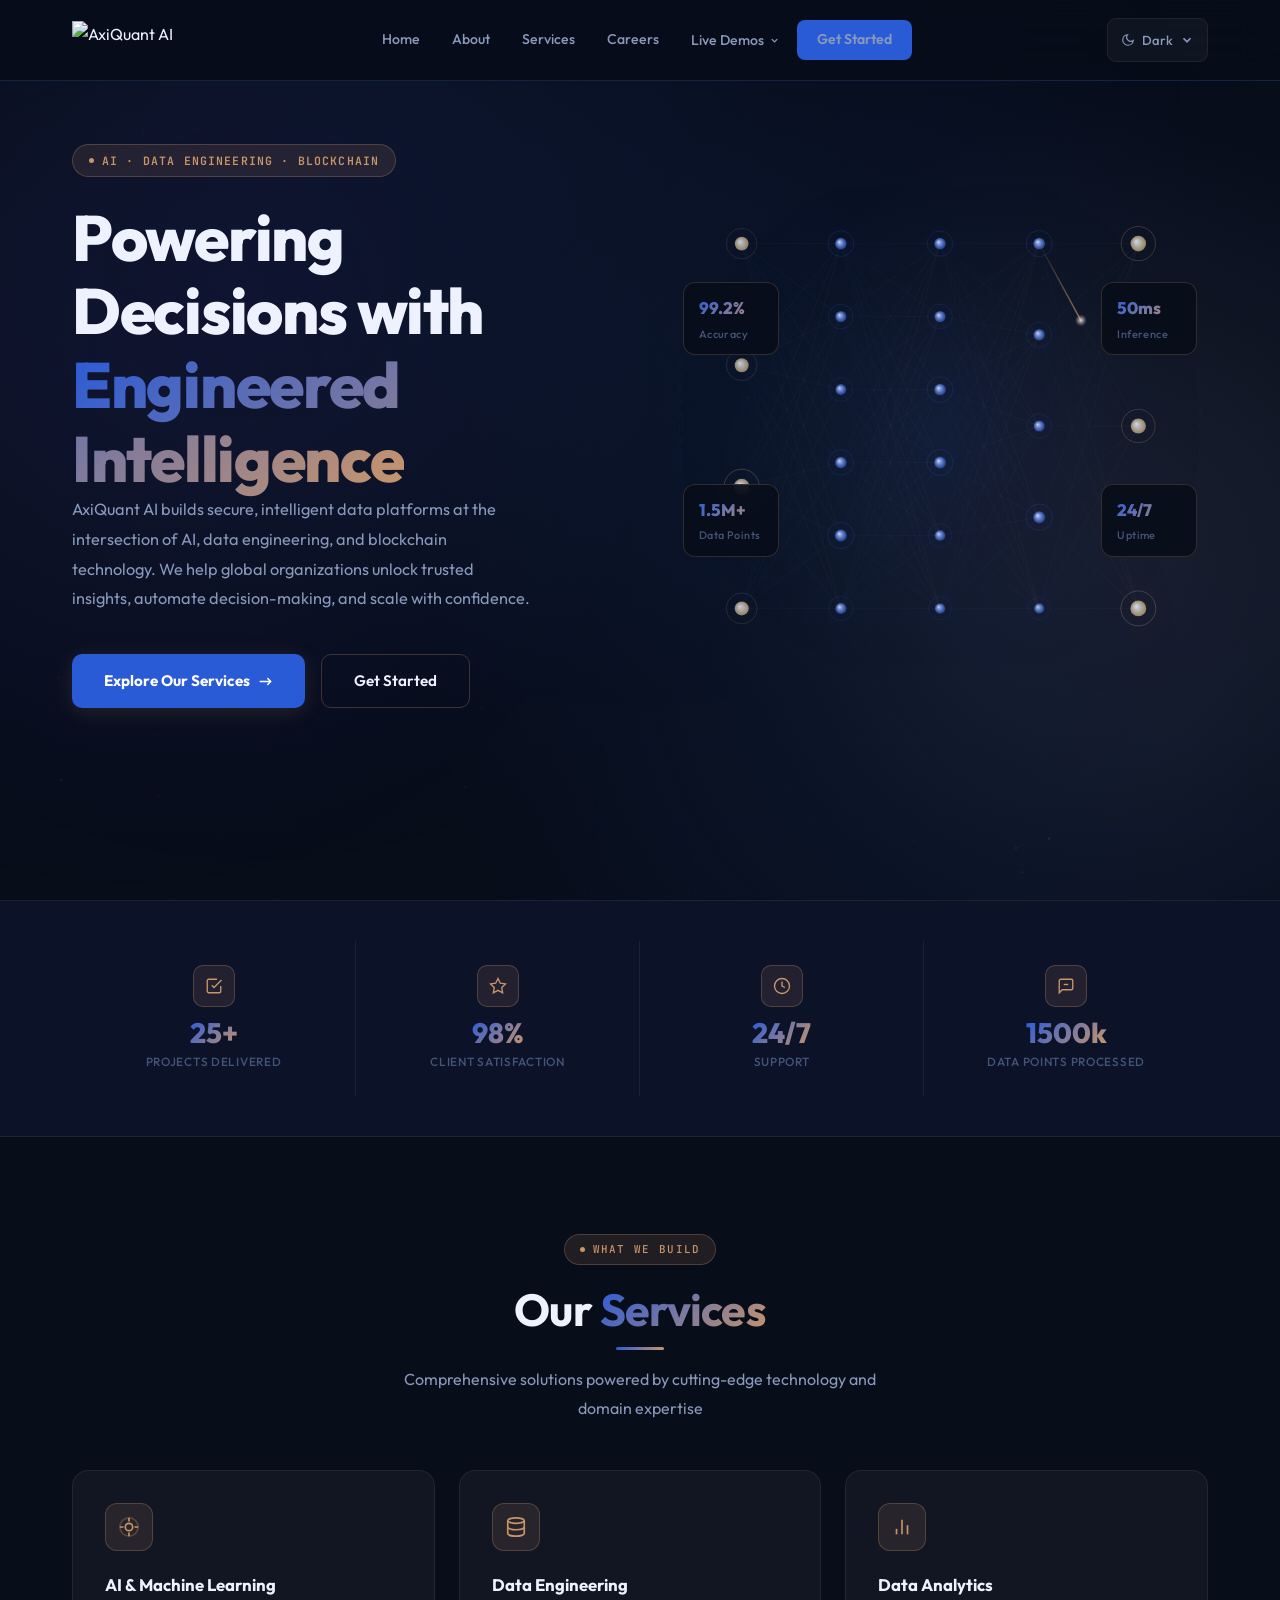
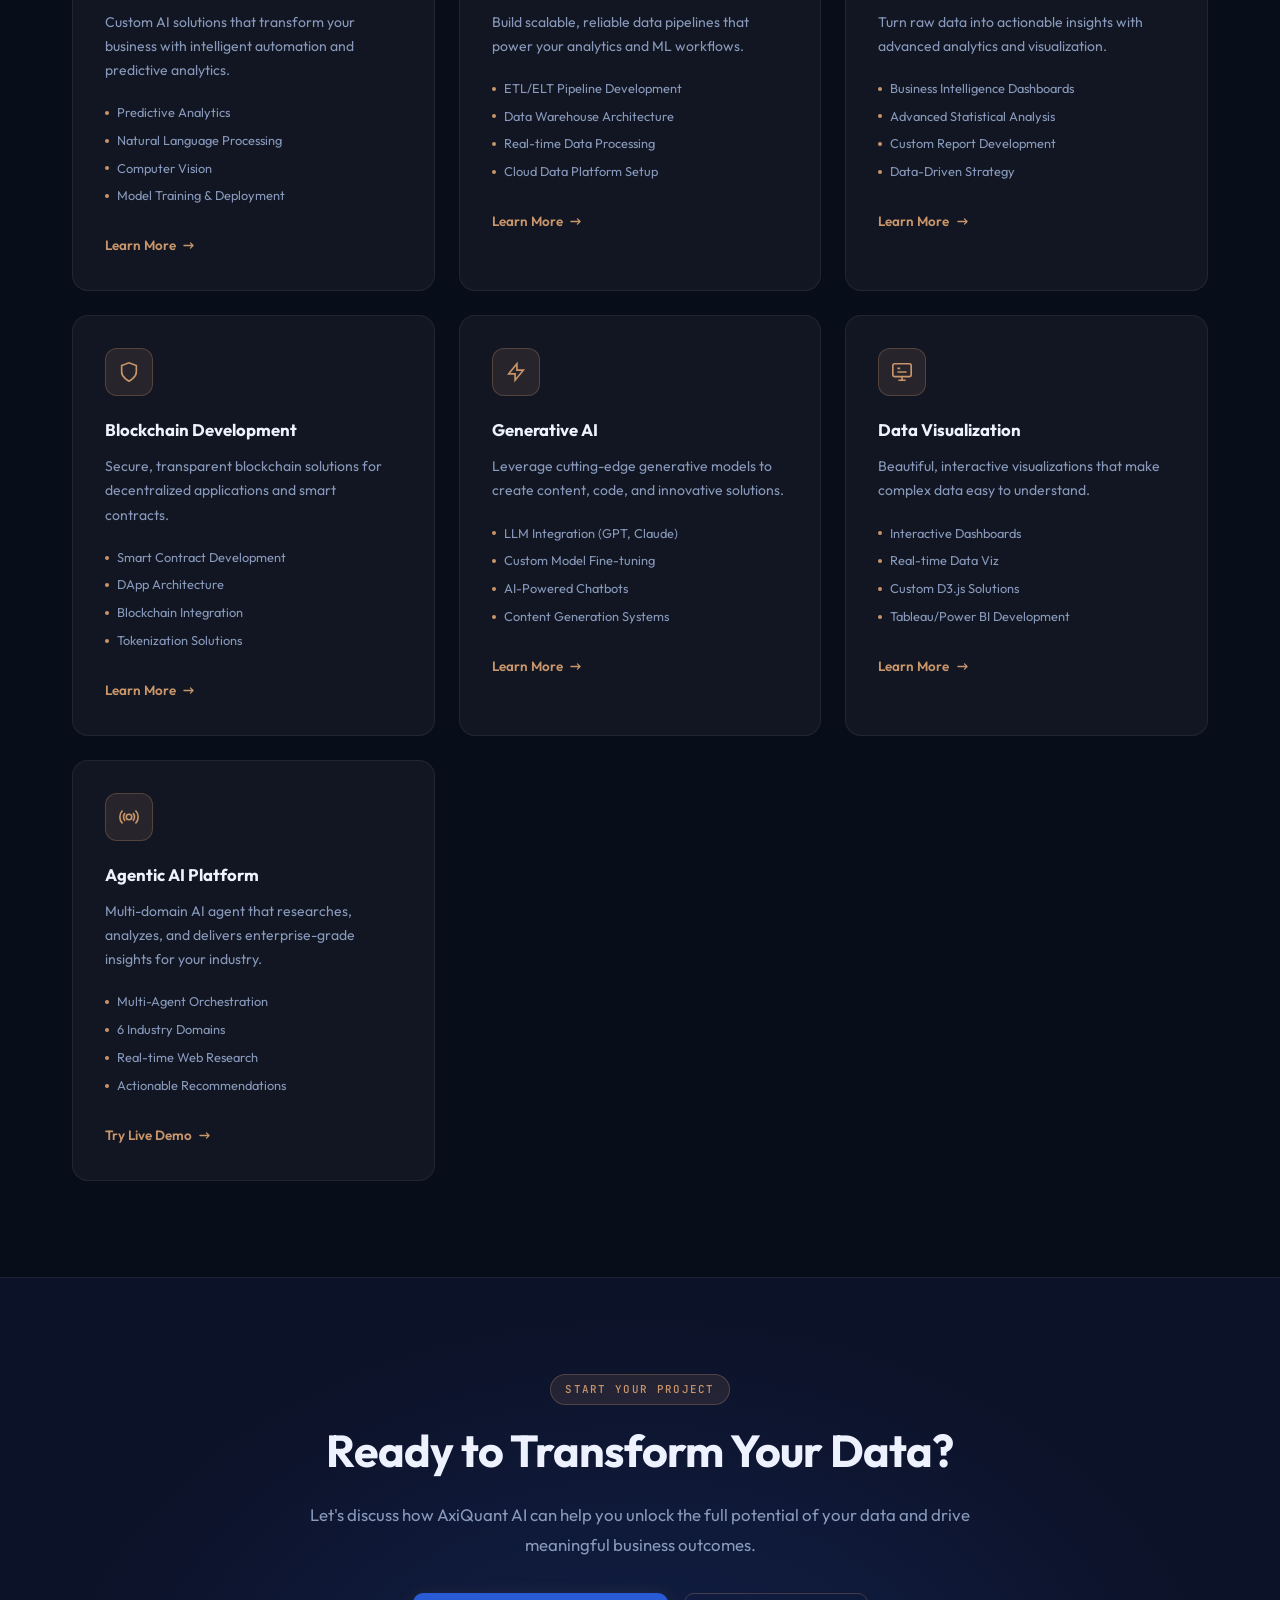
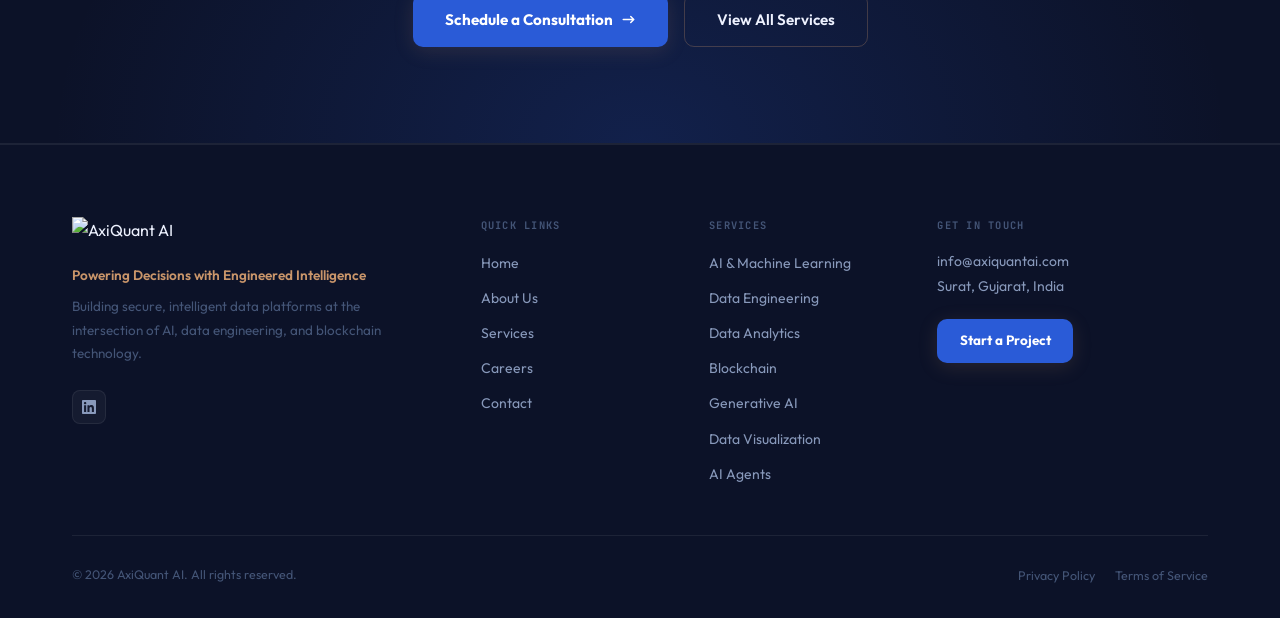
==== commit db7a3555: "Initial commit" ====
--- a/index.html
+++ b/index.html
@@ -11,7 +11,8 @@
 <link rel="icon" type="image/x-icon" href="favicon.ico">
 <link rel="icon" type="image/png" sizes="32x32" href="favicon-32x32.png">
 <link rel="apple-touch-icon" sizes="180x180" href="apple-touch-icon.png">
-<meta name="theme-color" content="#060c1a">
+<link rel="icon" type="image/png" sizes="192x192" href="android-chrome-192x192.png">
+<link rel="icon" type="image/png" sizes="512x512" href="android-chrome-512x512.png">
 <meta name="author" content="AxiQuant AI">
 <meta name="robots" content="index, follow">
 <link rel="canonical" href="https://axiquantai.com/">
@@ -21,692 +22,661 @@
 <meta property="og:description" content="AI, Machine Learning, and Data Engineering solutions that transform businesses.">
 <meta property="og:image" content="https://axiquantai.com/logo.png">
 <meta property="twitter:card" content="summary_large_image">
-
-<!-- Premium fonts -->
 <link rel="preconnect" href="https://fonts.googleapis.com">
 <link rel="preconnect" href="https://fonts.gstatic.com" crossorigin>
-<link href="https://fonts.googleapis.com/css2?family=Outfit:wght@300;400;500;600;700;800&family=JetBrains+Mono:wght@400;500&display=swap" rel="stylesheet">
-
-<!-- Load existing CSS (we override everything below) -->
+<link href="https://fonts.googleapis.com/css2?family=Outfit:wght@300;400;500;600;700;800;900&family=JetBrains+Mono:wght@400;500&display=swap" rel="stylesheet">
 <link rel="stylesheet" href="css/style.css">
 <link rel="stylesheet" href="css/pages.css">
 <link rel="stylesheet" href="css/theme-fix.css">
 
-<!-- Apply theme before paint -->
+<!-- Apply saved theme before paint — prevents flash -->
 <script>
 (function(){
-  var t=localStorage.getItem('axq-theme')||'dark';
-  document.documentElement.setAttribute('data-theme',t);
+  var t = localStorage.getItem('axq-theme') || 'dark';
+  document.documentElement.setAttribute('data-theme', t);
 })();
 </script>
 
 <style>
-/* ================================================================
-   DESIGN SYSTEM — AxiQuant AI Premium Redesign
-   Aesthetic: Refined Dark-Tech / Clean Light Professional
-   Inspired by ownthum.com quality level
-================================================================ */
-
-/* ── DARK ── */
+/* ═══════════════════════════════════════════════════════════
+   DESIGN SYSTEM
+   Logo palette: Navy Blue #1a2d6b + Rose Gold #c9956a / #e8c49a
+   Dark bg:  deep navy-black
+   Light bg: silver-white / off-white
+═══════════════════════════════════════════════════════════ */
+
+/* ── DARK THEME ── */
 html[data-theme="dark"] {
-  --bg:          #060c1a;
-  --bg2:         #0a1228;
-  --bg3:         #0e1835;
-  --surface:     rgba(255,255,255,0.04);
-  --surface2:    rgba(255,255,255,0.07);
-  --border:      rgba(255,255,255,0.08);
-  --border2:     rgba(255,255,255,0.14);
-  --text1:       #f0f4ff;
-  --text2:       #8896b3;
-  --text3:       #4a5876;
-  --accent:      #4d7cfe;
-  --accent2:     #00d4ff;
-  --accent3:     #e8a87c;
-  --glow:        rgba(77,124,254,0.20);
-  --glow2:       rgba(0,212,255,0.12);
-  --nav-bg:      rgba(6,12,26,0.88);
-  --nav-border:  rgba(255,255,255,0.08);
-  --card-bg:     rgba(255,255,255,0.04);
-  --card-hover:  rgba(255,255,255,0.07);
-  --grad1:       linear-gradient(135deg,#4d7cfe,#00d4ff);
-  --grad2:       linear-gradient(135deg,#060c1a,#0e1835);
-  --shadow:      0 24px 60px rgba(0,0,0,0.5);
-  --shadow2:     0 4px 20px rgba(77,124,254,0.2);
-}
-
-/* ── LIGHT ── */
+  --bg:        #080d1a;
+  --bg2:       #0c1228;
+  --bg3:       #101830;
+  --surface:   rgba(255,255,255,0.04);
+  --surface2:  rgba(255,255,255,0.07);
+  --border:    rgba(255,255,255,0.07);
+  --border2:   rgba(201,149,106,0.28);   /* rose gold border */
+  --t1:        #eef2ff;
+  --t2:        #8899bb;
+  --t3:        #445577;
+  --blue:      #2a5bd7;
+  --blue2:     #4a7af5;
+  --gold:      #c9956a;
+  --gold2:     #e8c49a;
+  --gold3:     rgba(201,149,106,0.12);
+  --grad:      linear-gradient(135deg,#2a5bd7,#c9956a);
+  --grad2:     linear-gradient(135deg,#4a7af5,#e8c49a);
+  --nav-bg:    rgba(8,13,26,0.90);
+  --shadow:    0 20px 60px rgba(0,0,0,0.5);
+  --glow-blue: rgba(42,91,215,0.20);
+  --glow-gold: rgba(201,149,106,0.15);
+}
+
+/* ── LIGHT THEME ── */
 html[data-theme="light"] {
-  --bg:          #f8faff;
-  --bg2:         #eef2ff;
-  --bg3:         #e4eaff;
-  --surface:     rgba(255,255,255,0.80);
-  --surface2:    rgba(255,255,255,0.95);
-  --border:      rgba(0,0,0,0.08);
-  --border2:     rgba(77,124,254,0.25);
-  --text1:       #0a1020;
-  --text2:       #3a4a6b;
-  --text3:       #6b7a9b;
-  --accent:      #2c5fe8;
-  --accent2:     #0099cc;
-  --accent3:     #b45309;
-  --glow:        rgba(44,95,232,0.15);
-  --glow2:       rgba(0,153,204,0.10);
-  --nav-bg:      rgba(248,250,255,0.92);
-  --nav-border:  rgba(0,0,0,0.08);
-  --card-bg:     rgba(255,255,255,0.90);
-  --card-hover:  rgba(255,255,255,1);
-  --grad1:       linear-gradient(135deg,#2c5fe8,#0099cc);
-  --grad2:       linear-gradient(135deg,#f8faff,#eef2ff);
-  --shadow:      0 24px 60px rgba(44,95,232,0.12);
-  --shadow2:     0 4px 20px rgba(44,95,232,0.18);
-}
-
-/* ── RESET ── */
+  --bg:        #f4f6fb;
+  --bg2:       #eaecf5;
+  --bg3:       #e0e4f0;
+  --surface:   rgba(255,255,255,0.85);
+  --surface2:  rgba(255,255,255,0.98);
+  --border:    rgba(26,45,107,0.10);
+  --border2:   rgba(201,149,106,0.35);
+  --t1:        #0d1733;
+  --t2:        #334477;
+  --t3:        #8899bb;
+  --blue:      #1a2d6b;
+  --blue2:     #2a5bd7;
+  --gold:      #b07840;
+  --gold2:     #c9956a;
+  --gold3:     rgba(201,149,106,0.10);
+  --grad:      linear-gradient(135deg,#1a2d6b,#c9956a);
+  --grad2:     linear-gradient(135deg,#2a5bd7,#e8c49a);
+  --nav-bg:    rgba(244,246,251,0.93);
+  --shadow:    0 20px 60px rgba(26,45,107,0.10);
+  --glow-blue: rgba(26,45,107,0.12);
+  --glow-gold: rgba(201,149,106,0.12);
+}
+
+/* ── BASE ── */
 *,*::before,*::after{box-sizing:border-box;margin:0;padding:0;}
 html{scroll-behavior:smooth;}
-
-body {
-  font-family:'Outfit',system-ui,sans-serif !important;
-  background:var(--bg) !important;
-  color:var(--text1) !important;
+body{
+  font-family:'Outfit',system-ui,sans-serif!important;
+  background:var(--bg)!important;
+  color:var(--t1)!important;
   overflow-x:hidden;
   transition:background .4s,color .4s;
   -webkit-font-smoothing:antialiased;
-}
-
-/* ── BG CANVAS ── */
+  line-height:1.7;
+}
+h1,h2,h3,h4{font-family:'Outfit',sans-serif;color:var(--t1)!important;letter-spacing:-.02em;line-height:1.15;}
+h1{font-size:clamp(2.4rem,5vw,4.2rem);font-weight:800;}
+h2{font-size:clamp(1.8rem,3.5vw,2.8rem);font-weight:700;}
+h3{font-size:1.1rem;font-weight:600;}
+p{color:var(--t2)!important;line-height:1.8;}
+a{text-decoration:none;color:inherit;}
+
+/* ── LAYOUT ── */
+.wrap{max-width:1200px;margin:0 auto;padding:0 2rem;}
+.section{padding:6rem 0;}
+.t-center{text-align:center;}
+
+/* Gradient text */
+.gt{
+  background:var(--grad);
+  -webkit-background-clip:text;-webkit-text-fill-color:transparent;background-clip:text;
+}
+/* Gold text */
+.gold-txt{color:var(--gold)!important;}
+
+/* ── BACKGROUND CANVAS ── */
 #bgCanvas{position:fixed;inset:0;width:100%;height:100%;z-index:0;pointer-events:none;}
 header,main,footer{position:relative;z-index:1;}
 
-/* ── TYPOGRAPHY ── */
-h1,h2,h3,h4{font-family:'Outfit',sans-serif;color:var(--text1) !important;line-height:1.15;letter-spacing:-.02em;}
-h1{font-size:clamp(2.4rem,5vw,4rem);font-weight:800;}
-h2{font-size:clamp(1.8rem,3.5vw,2.6rem);font-weight:700;}
-h3{font-size:1.15rem;font-weight:600;}
-p{color:var(--text2) !important;line-height:1.75;}
-a{text-decoration:none;color:inherit;}
-
-.mono{font-family:'JetBrains Mono',monospace;font-size:.78rem;letter-spacing:.06em;}
-
-/* ── GRADIENT TEXT ── */
-.grad-text{
-  background:var(--grad1);
-  -webkit-background-clip:text;-webkit-text-fill-color:transparent;background-clip:text;
-}
-
-/* ── LAYOUT ── */
-.container{max-width:1200px;margin:0 auto;padding:0 2rem;}
-.section{padding:6rem 0;}
-.section-label{
+/* ── SKIP LINK ── */
+.skip{position:absolute;top:-60px;left:1rem;background:var(--blue2);color:#fff;padding:.5rem 1rem;border-radius:6px;z-index:9999;transition:top .2s;}
+.skip:focus{top:.5rem;}
+
+/* ── SECTION LABEL ── */
+.s-label{
   display:inline-flex;align-items:center;gap:.5rem;
-  font-family:'JetBrains Mono',monospace;font-size:.7rem;font-weight:500;
+  font-family:'JetBrains Mono',monospace;font-size:.68rem;font-weight:500;
   letter-spacing:.12em;text-transform:uppercase;
-  color:var(--accent);background:rgba(77,124,254,0.10);
-  border:1px solid rgba(77,124,254,0.22);
-  padding:.35rem .9rem;border-radius:100px;margin-bottom:1.25rem;
-}
-html[data-theme="light"] .section-label{background:rgba(44,95,232,0.08);border-color:rgba(44,95,232,0.20);}
-.text-center{text-align:center;}
-.mb-sm{margin-bottom:.75rem;}
-.mb-md{margin-bottom:1.5rem;}
-.mb-lg{margin-bottom:3rem;}
-
-/* ── SKIP LINK ── */
-.skip-link{position:absolute;top:-60px;left:1rem;background:var(--accent);color:#fff;padding:.5rem 1rem;border-radius:6px;z-index:9999;transition:top .2s;}
-.skip-link:focus{top:.5rem;}
-
-/* ================================================================
+  color:var(--gold);background:var(--gold3);
+  border:1px solid var(--border2);
+  padding:.32rem .9rem;border-radius:100px;margin-bottom:1.2rem;
+}
+.s-label-dot{width:5px;height:5px;border-radius:50%;background:var(--gold);animation:dp 2s infinite;}
+@keyframes dp{0%,100%{opacity:1}50%{opacity:.3}}
+
+/* ── DIVIDER ── */
+.divider{width:3rem;height:3px;background:var(--grad);border-radius:4px;margin:.75rem auto 0;}
+
+/* ═══════════════════════════════════════════════════════════
    NAVIGATION
-================================================================ */
+═══════════════════════════════════════════════════════════ */
 header{
   position:fixed;top:0;left:0;right:0;z-index:1000;
-  background:var(--nav-bg) !important;
-  border-bottom:1px solid var(--nav-border) !important;
+  background:var(--nav-bg)!important;
+  border-bottom:1px solid var(--border)!important;
   backdrop-filter:blur(24px) saturate(180%);
   -webkit-backdrop-filter:blur(24px) saturate(180%);
   transition:background .4s,border-color .4s;
 }
-
 .navbar{
-  display:flex;align-items:center;justify-content:space-between;
-  padding:.9rem 2rem;max-width:1200px;margin:0 auto;gap:1rem;
-}
-
-.logo-wrap{display:flex;align-items:center;gap:.6rem;text-decoration:none;}
-.logo-wrap img{height:36px;width:auto;}
-
-.nav-links{display:flex;align-items:center;gap:.25rem;list-style:none;}
-
-.nav-links a,.nav-links button{
+  display:flex;align-items:center;justify-content:space-between;gap:1rem;
+  padding:.85rem 2rem;max-width:1200px;margin:0 auto;
+}
+.logo-a{display:flex;align-items:center;gap:.5rem;}
+.logo-a img{height:38px;width:auto;}
+
+/* Nav links */
+.nav-ul{display:flex;align-items:center;gap:.2rem;list-style:none;}
+.nav-ul a,.nav-ul button{
   display:inline-flex;align-items:center;gap:.3rem;
   padding:.45rem .9rem;border-radius:8px;
-  font-size:.9rem;font-weight:500;font-family:'Outfit',sans-serif;
-  color:var(--text2) !important;background:none;border:none;cursor:pointer;
+  font-size:.88rem;font-weight:500;font-family:'Outfit',sans-serif;
+  color:var(--t2)!important;background:none;border:none;cursor:pointer;
   transition:color .2s,background .2s;
 }
-.nav-links a:hover,.nav-links button:hover{color:var(--text1) !important;background:var(--surface);}
-
-.nav-cta{
-  background:var(--accent) !important;color:#fff !important;
-  border-radius:8px !important;padding:.5rem 1.2rem !important;font-weight:600 !important;
-  transition:opacity .2s,transform .15s !important;
-}
-.nav-cta:hover{opacity:.88;transform:translateY(-1px);}
+.nav-ul a:hover,.nav-ul button:hover{color:var(--t1)!important;background:var(--surface);}
+.nav-cta-btn{
+  background:var(--blue)!important;color:#fff!important;
+  border-radius:8px!important;padding:.5rem 1.25rem!important;font-weight:600!important;
+  transition:background .2s,transform .15s,box-shadow .2s!important;
+}
+.nav-cta-btn:hover{background:var(--blue2)!important;transform:translateY(-1px);box-shadow:0 6px 20px var(--glow-blue)!important;}
 
 /* Demos dropdown */
-.nav-dd-wrap{position:relative;}
-.nav-dd-menu{
-  display:none;position:absolute;top:calc(100% + 8px);left:50%;
-  transform:translateX(-50%);min-width:220px;
-  background:var(--bg2);border:1px solid var(--border);border-radius:12px;
-  padding:.5rem;box-shadow:var(--shadow);z-index:999;
-  backdrop-filter:blur(20px);
-}
-.nav-dd-menu.open{display:block;}
-.dd-item{
+.dd-wrap{position:relative;}
+.dd-panel{
+  display:none;position:absolute;top:calc(100% + 8px);left:50%;transform:translateX(-50%);
+  min-width:230px;background:var(--bg2);border:1px solid var(--border);
+  border-radius:14px;padding:.5rem;box-shadow:var(--shadow);z-index:999;backdrop-filter:blur(20px);
+}
+.dd-panel.open{display:block;}
+.dd-a{
   display:flex;align-items:center;gap:.75rem;padding:.7rem .9rem;
-  border-radius:8px;transition:background .15s;color:var(--text1) !important;
-}
-.dd-item:hover{background:var(--surface);}
-.dd-icon{
-  width:32px;height:32px;border-radius:8px;
-  background:var(--surface2);display:flex;align-items:center;justify-content:center;flex-shrink:0;
-}
-.dd-icon svg{width:16px;height:16px;color:var(--accent);}
-.dd-title{font-weight:600;font-size:.875rem;}
-.dd-desc{font-size:.75rem;color:var(--text3) !important;}
-
-/* Theme toggle */
+  border-radius:9px;transition:background .15s;color:var(--t1)!important;
+}
+.dd-a:hover{background:var(--surface);}
+.dd-icon-box{
+  width:34px;height:34px;border-radius:9px;background:var(--gold3);
+  border:1px solid var(--border2);display:flex;align-items:center;justify-content:center;flex-shrink:0;
+}
+.dd-icon-box svg{width:15px;height:15px;color:var(--gold);}
+.dd-t{font-weight:600;font-size:.85rem;color:var(--t1)!important;}
+.dd-d{font-size:.73rem;color:var(--t3)!important;}
+
+/* Theme button — uses element.style.display, CSS-proof */
 .theme-wrap{position:relative;}
-.theme-btn-new{
-  display:flex;align-items:center;gap:.5rem;
-  padding:.45rem .8rem;border-radius:8px;border:1px solid var(--border);
-  background:var(--surface);color:var(--text2);cursor:pointer;
-  font-family:'Outfit',sans-serif;font-size:.85rem;font-weight:500;
-  transition:border-color .2s,background .2s;
-}
-.theme-btn-new:hover{border-color:var(--border2);background:var(--surface2);}
-.theme-btn-new svg{width:15px;height:15px;transition:transform .3s;}
-
-.theme-menu-new{
-  display:none;position:absolute;top:calc(100% + 8px);right:0;
-  min-width:140px;background:var(--bg2);border:1px solid var(--border);
-  border-radius:12px;padding:.5rem;box-shadow:var(--shadow);z-index:99999;
-  backdrop-filter:blur(20px);
-}
-.theme-menu-new.open{display:block;}
-.theme-pick{
-  display:flex;align-items:center;gap:.6rem;width:100%;padding:.6rem .85rem;
-  border:none;border-radius:8px;background:none;cursor:pointer;
-  font-family:'Outfit',sans-serif;font-size:.875rem;font-weight:500;
-  color:var(--text1);transition:background .15s;text-align:left;
-}
-.theme-pick:hover{background:var(--surface);}
-.theme-pick.active{font-weight:700;color:var(--accent);}
-.t-dot{width:10px;height:10px;border-radius:50%;flex-shrink:0;}
-.t-dot-dark{background:#4d7cfe;}
-.t-dot-light{background:#2c5fe8;border:2px solid #94a3b8;}
+.t-btn{
+  display:flex;align-items:center;gap:.45rem;
+  padding:.45rem .8rem;border-radius:9px;
+  border:1px solid var(--border);background:var(--surface);
+  color:var(--t2);cursor:pointer;font-family:'Outfit',sans-serif;
+  font-size:.82rem;font-weight:500;transition:border-color .2s,background .2s;
+}
+.t-btn:hover{border-color:var(--border2);background:var(--surface2);}
+.t-btn svg{width:14px;height:14px;}
 
 /* Mobile */
-.mobile-btn{display:none;flex-direction:column;gap:5px;background:none;border:none;cursor:pointer;padding:4px;}
-.mobile-btn span{display:block;width:22px;height:2px;background:var(--text1);border-radius:2px;transition:all .3s;}
-.mobile-menu-new{display:none;padding:1rem 2rem 1.5rem;border-top:1px solid var(--border);}
-.mobile-menu-new.open{display:block;}
-.mobile-links{list-style:none;display:flex;flex-direction:column;gap:.25rem;}
-.mobile-links a{display:block;padding:.65rem .9rem;border-radius:8px;color:var(--text2) !important;font-weight:500;transition:color .2s,background .2s;}
-.mobile-links a:hover{color:var(--text1) !important;background:var(--surface);}
-.mobile-links .m-cta{background:var(--accent);color:#fff !important;text-align:center;font-weight:600;margin-top:.5rem;}
-
-/* ================================================================
+.mob-btn{display:none;flex-direction:column;gap:5px;background:none;border:none;cursor:pointer;padding:4px;}
+.mob-btn span{display:block;width:22px;height:2px;background:var(--t1);border-radius:2px;transition:all .3s;}
+.mob-menu{display:none;padding:1rem 2rem 1.5rem;border-top:1px solid var(--border);}
+.mob-menu.open{display:block;}
+.mob-ul{list-style:none;display:flex;flex-direction:column;gap:.2rem;}
+.mob-ul a{display:block;padding:.62rem .9rem;border-radius:8px;color:var(--t2)!important;font-weight:500;transition:color .2s,background .2s;}
+.mob-ul a:hover{color:var(--t1)!important;background:var(--surface);}
+.mob-cta{background:var(--blue)!important;color:#fff!important;text-align:center;font-weight:600;margin-top:.5rem;border-radius:8px;}
+
+/* ═══════════════════════════════════════════════════════════
    HERO
-================================================================ */
-.hero{
-  min-height:100vh;display:flex;align-items:center;
-  padding-top:5rem;position:relative;overflow:hidden;
-}
-
-.hero-grid{
-  display:grid;grid-template-columns:1fr 1fr;gap:4rem;align-items:center;
-}
-
-/* Badge */
-.hero-badge{
+═══════════════════════════════════════════════════════════ */
+.hero{min-height:100vh;display:flex;align-items:center;padding-top:5rem;}
+.hero-grid{display:grid;grid-template-columns:1fr 1fr;gap:4rem;align-items:center;}
+
+.hero-pill{
   display:inline-flex;align-items:center;gap:.5rem;
-  padding:.4rem 1rem;border-radius:100px;margin-bottom:1.5rem;
-  font-size:.75rem;font-weight:600;letter-spacing:.08em;text-transform:uppercase;
-  color:var(--accent);background:rgba(77,124,254,0.10);border:1px solid rgba(77,124,254,0.22);
+  padding:.35rem 1rem;border-radius:100px;margin-bottom:1.5rem;
+  font-size:.72rem;font-weight:600;letter-spacing:.1em;text-transform:uppercase;
+  color:var(--gold);background:var(--gold3);border:1px solid var(--border2);
   font-family:'JetBrains Mono',monospace;
 }
-.badge-dot{width:6px;height:6px;border-radius:50%;background:var(--accent);animation:dotPulse 2s infinite;}
-@keyframes dotPulse{0%,100%{opacity:1;transform:scale(1)}50%{opacity:.4;transform:scale(.8)}}
+.pill-dot{width:5px;height:5px;border-radius:50%;background:var(--gold);animation:dp 2s infinite;}
 
 .hero-title{margin-bottom:1.5rem;}
-.hero-sub{font-size:1.05rem;line-height:1.8;max-width:480px;margin-bottom:2.5rem;}
-
-.hero-btns{display:flex;gap:1rem;flex-wrap:wrap;margin-bottom:3rem;}
-
-.btn-primary-new{
+.hero-p{font-size:1.02rem;line-height:1.82;max-width:460px;margin-bottom:2.5rem;}
+
+.hero-btns{display:flex;gap:1rem;flex-wrap:wrap;}
+.btn-primary{
   display:inline-flex;align-items:center;gap:.5rem;
-  padding:.8rem 2rem;border-radius:10px;font-weight:600;font-size:.95rem;
-  background:var(--accent);color:#fff;border:none;cursor:pointer;
-  transition:transform .2s,box-shadow .2s,opacity .2s;font-family:'Outfit',sans-serif;
-}
-.btn-primary-new:hover{transform:translateY(-2px);box-shadow:0 8px 28px var(--glow);opacity:.92;}
-
-.btn-ghost-new{
+  padding:.82rem 2rem;border-radius:10px;font-weight:700;font-size:.95rem;
+  background:var(--blue);color:#fff;border:none;cursor:pointer;
+  transition:background .2s,transform .2s,box-shadow .2s;font-family:'Outfit',sans-serif;
+}
+.btn-primary:hover{background:var(--blue2);transform:translateY(-2px);box-shadow:0 8px 28px var(--glow-blue);}
+.btn-outline{
   display:inline-flex;align-items:center;gap:.5rem;
-  padding:.8rem 2rem;border-radius:10px;font-weight:600;font-size:.95rem;
-  background:var(--surface);color:var(--text1);border:1px solid var(--border2);cursor:pointer;
-  transition:transform .2s,background .2s;font-family:'Outfit',sans-serif;
-}
-.btn-ghost-new:hover{transform:translateY(-2px);background:var(--surface2);}
-
-/* Hero stats */
-.hero-stats{display:flex;gap:2rem;flex-wrap:wrap;}
-.stat-item{}
-.stat-num{
-  font-size:1.75rem;font-weight:800;font-family:'Outfit',sans-serif;
-  background:var(--grad1);-webkit-background-clip:text;-webkit-text-fill-color:transparent;background-clip:text;
-}
-.stat-label{font-size:.78rem;color:var(--text3) !important;text-transform:uppercase;letter-spacing:.06em;font-weight:500;margin-top:.15rem;}
+  padding:.82rem 2rem;border-radius:10px;font-weight:600;font-size:.95rem;
+  background:transparent;color:var(--t1);border:1px solid var(--border2);cursor:pointer;
+  transition:background .2s,transform .2s,border-color .2s;font-family:'Outfit',sans-serif;
+}
+.btn-outline:hover{background:var(--gold3);border-color:var(--gold);transform:translateY(-2px);}
+.btn-arrow{width:15px;height:15px;}
 
 /* Hero canvas */
-#heroAnimationSection{position:relative;min-height:500px;}
-#axiCanvas{width:100%;height:500px;display:block;border-radius:20px;}
+#heroSection{position:relative;min-height:480px;}
+#axiCanvas{width:100%;height:480px;display:block;border-radius:20px;}
 
 /* Floating metric cards */
-.mcard{
-  position:absolute;padding:12px 16px;border-radius:12px;
-  backdrop-filter:blur(16px);z-index:2;min-width:100px;
-  animation:mFloat 4s ease-in-out infinite;
+.fc{
+  position:absolute;padding:11px 15px;border-radius:12px;
+  backdrop-filter:blur(16px);z-index:2;min-width:96px;
+  animation:fc-float 4s ease-in-out infinite;
   transition:background .4s,border-color .4s;
 }
-html[data-theme="dark"]  .mcard{background:rgba(6,12,26,0.85);border:1px solid rgba(77,124,254,0.25);}
-html[data-theme="light"] .mcard{background:rgba(255,255,255,0.92);border:1px solid rgba(44,95,232,0.22);}
-.mcard:nth-child(1){animation-delay:0s}
-.mcard:nth-child(2){animation-delay:1.5s}
-.mcard:nth-child(3){animation-delay:.8s}
-.mcard:nth-child(4){animation-delay:2.2s}
-.mcard-val{font-size:1.1rem;font-weight:700;font-family:'Outfit',sans-serif;background:var(--grad1);-webkit-background-clip:text;-webkit-text-fill-color:transparent;background-clip:text;}
-.mcard-label{font-size:.7rem;color:var(--text3) !important;margin-top:2px;font-weight:500;text-transform:uppercase;letter-spacing:.05em;}
-@keyframes mFloat{0%,100%{transform:translateY(0)}50%{transform:translateY(-9px)}}
-
-/* ================================================================
-   STATS STRIP
-================================================================ */
-.stats-strip{
-  background:var(--surface);border-top:1px solid var(--border);
-  border-bottom:1px solid var(--border);padding:2.5rem 0;
-}
-.stats-grid{display:grid;grid-template-columns:repeat(7,1fr);gap:1rem;text-align:center;}
-.sbox{}
-.sbox-num{font-size:1.5rem;font-weight:800;font-family:'Outfit',sans-serif;background:var(--grad1);-webkit-background-clip:text;-webkit-text-fill-color:transparent;background-clip:text;}
-.sbox-lbl{font-size:.72rem;color:var(--text3) !important;text-transform:uppercase;letter-spacing:.06em;font-weight:500;margin-top:.2rem;}
-.sbox-div{width:1px;background:var(--border);align-self:stretch;}
-
-/* ================================================================
+html[data-theme="dark"] .fc{background:rgba(8,13,26,0.88);border:1px solid rgba(201,149,106,0.22);}
+html[data-theme="light"] .fc{background:rgba(255,255,255,0.94);border:1px solid rgba(201,149,106,0.28);}
+.fc:nth-child(1){animation-delay:0s}
+.fc:nth-child(2){animation-delay:1.6s}
+.fc:nth-child(3){animation-delay:.8s}
+.fc:nth-child(4){animation-delay:2.4s}
+.fc-val{font-size:1.05rem;font-weight:800;font-family:'Outfit',sans-serif;background:var(--grad);-webkit-background-clip:text;-webkit-text-fill-color:transparent;background-clip:text;}
+.fc-lbl{font-size:.68rem;color:var(--t3)!important;margin-top:2px;font-weight:500;letter-spacing:.04em;}
+@keyframes fc-float{0%,100%{transform:translateY(0)}50%{transform:translateY(-9px)}}
+
+/* ═══════════════════════════════════════════════════════════
+   METRICS STRIP  (4 metrics only, as requested)
+═══════════════════════════════════════════════════════════ */
+.metrics-strip{
+  background:var(--bg2);
+  border-top:1px solid var(--border);border-bottom:1px solid var(--border);
+  padding:2.5rem 0;
+}
+.metrics-grid{display:grid;grid-template-columns:repeat(4,1fr);gap:0;}
+.metric-card{
+  display:flex;flex-direction:column;align-items:center;
+  padding:1.5rem 1rem;text-align:center;
+  border-right:1px solid var(--border);
+  transition:background .25s;
+}
+.metric-card:last-child{border-right:none;}
+.metric-card:hover{background:var(--surface);}
+.metric-icon{
+  width:42px;height:42px;border-radius:10px;margin-bottom:.75rem;
+  background:var(--gold3);border:1px solid var(--border2);
+  display:flex;align-items:center;justify-content:center;
+  transition:background .25s,transform .25s;
+}
+.metric-card:hover .metric-icon{background:rgba(201,149,106,0.22);transform:scale(1.06);}
+.metric-icon svg{width:18px;height:18px;color:var(--gold);}
+.metric-val{font-size:1.75rem;font-weight:800;font-family:'Outfit',sans-serif;background:var(--grad);-webkit-background-clip:text;-webkit-text-fill-color:transparent;background-clip:text;line-height:1;}
+.metric-lbl{font-size:.74rem;color:var(--t3)!important;font-weight:500;text-transform:uppercase;letter-spacing:.06em;margin-top:.3rem;}
+
+/* ═══════════════════════════════════════════════════════════
    SERVICES
-================================================================ */
-.services-grid-new{
-  display:grid;grid-template-columns:repeat(auto-fill,minmax(300px,1fr));
-  gap:1.5rem;
-}
-
+═══════════════════════════════════════════════════════════ */
+.svc-grid{display:grid;grid-template-columns:repeat(auto-fill,minmax(300px,1fr));gap:1.5rem;}
 .svc-card{
-  background:var(--card-bg);border:1px solid var(--border);border-radius:16px;
-  padding:2rem;cursor:default;
+  background:var(--surface);border:1px solid var(--border);border-radius:16px;
+  padding:2rem;cursor:default;position:relative;overflow:hidden;
   transition:transform .3s,border-color .3s,box-shadow .3s,background .3s;
-  position:relative;overflow:hidden;
-}
-.svc-card::after{
-  content:'';position:absolute;inset:0;border-radius:16px;
-  background:var(--grad1);opacity:0;transition:opacity .3s;pointer-events:none;
+}
+/* Gold top accent line on hover */
+.svc-card::before{
+  content:'';position:absolute;top:0;left:0;right:0;height:2px;
+  background:var(--grad);opacity:0;transition:opacity .3s;
 }
 .svc-card:hover{
   transform:translateY(-6px);border-color:var(--border2);
-  box-shadow:var(--shadow2),0 1px 0 rgba(255,255,255,.06) inset;
-  background:var(--card-hover);
-}
-.svc-card:hover::after{opacity:.03;}
-
-.svc-icon{
+  background:var(--surface2);
+  box-shadow:0 20px 48px var(--glow-blue),0 4px 12px var(--glow-gold);
+}
+.svc-card:hover::before{opacity:1;}
+
+.svc-ico{
   width:48px;height:48px;border-radius:12px;margin-bottom:1.25rem;
+  background:var(--gold3);border:1px solid var(--border2);
   display:flex;align-items:center;justify-content:center;
-  background:rgba(77,124,254,0.10);border:1px solid rgba(77,124,254,0.20);
   transition:background .3s,transform .3s;
 }
-html[data-theme="light"] .svc-icon{background:rgba(44,95,232,0.09);border-color:rgba(44,95,232,0.18);}
-.svc-card:hover .svc-icon{background:rgba(77,124,254,0.18);transform:scale(1.08);}
-.svc-icon svg{width:22px;height:22px;color:var(--accent);}
-
-.svc-title{font-size:1.05rem;font-weight:700;margin-bottom:.6rem;color:var(--text1) !important;}
-.svc-desc{font-size:.875rem;color:var(--text2) !important;line-height:1.7;margin-bottom:1.25rem;}
-
-.svc-features{list-style:none;display:flex;flex-direction:column;gap:.4rem;margin-bottom:1.5rem;}
-.svc-features li{
+.svc-card:hover .svc-ico{background:rgba(201,149,106,0.22);transform:scale(1.08);}
+.svc-ico svg{width:22px;height:22px;color:var(--gold);}
+
+.svc-title{font-size:1.05rem;font-weight:700;margin-bottom:.6rem;}
+.svc-desc{font-size:.875rem;color:var(--t2)!important;line-height:1.72;margin-bottom:1.25rem;}
+.svc-list{list-style:none;margin-bottom:1.5rem;display:flex;flex-direction:column;gap:.38rem;}
+.svc-list li{
   display:flex;align-items:center;gap:.5rem;
-  font-size:.8rem;color:var(--text2) !important;
-}
-.svc-features li::before{
-  content:'';width:5px;height:5px;border-radius:50%;
-  background:var(--accent);flex-shrink:0;
-}
-
+  font-size:.8rem;color:var(--t2)!important;
+}
+.svc-list li::before{content:'';width:4px;height:4px;border-radius:50%;background:var(--gold);flex-shrink:0;}
 .svc-link{
   display:inline-flex;align-items:center;gap:.4rem;
-  font-size:.85rem;font-weight:600;color:var(--accent) !important;
-  transition:gap .2s;
-}
-.svc-card:hover .svc-link{gap:.7rem;}
-
-/* ================================================================
-   CTA SECTION
-================================================================ */
+  font-size:.84rem;font-weight:600;color:var(--gold)!important;
+  transition:gap .2s,opacity .2s;
+}
+.svc-card:hover .svc-link{gap:.65rem;}
+.svc-link svg{width:13px;height:13px;}
+
+/* ═══════════════════════════════════════════════════════════
+   CTA
+═══════════════════════════════════════════════════════════ */
 .cta-section{
-  background:var(--bg2);border-top:1px solid var(--border);
-  border-bottom:1px solid var(--border);
+  background:var(--bg2);border-top:1px solid var(--border);border-bottom:1px solid var(--border);
   padding:6rem 0;text-align:center;position:relative;overflow:hidden;
 }
 .cta-section::before{
   content:'';position:absolute;inset:0;
-  background:radial-gradient(ellipse at 50% 100%,var(--glow) 0%,transparent 70%);
+  background:radial-gradient(ellipse at 50% 100%,var(--glow-blue) 0%,transparent 65%);
   pointer-events:none;
 }
-.cta-section > *{position:relative;}
-.cta-sub{font-size:1.05rem;color:var(--text2) !important;max-width:560px;margin:1rem auto 2.5rem;}
+.cta-section>*{position:relative;}
+.cta-p{font-size:1.05rem;color:var(--t2)!important;max-width:540px;margin:.9rem auto 2.5rem;}
 .cta-btns{display:flex;gap:1rem;justify-content:center;flex-wrap:wrap;}
 
-/* ================================================================
+/* ═══════════════════════════════════════════════════════════
    FOOTER
-================================================================ */
-footer{background:var(--bg2) !important;border-top:1px solid var(--border) !important;padding:4rem 0 2rem;}
-.footer-grid-new{display:grid;grid-template-columns:2fr 1fr 1fr 1.5fr;gap:3rem;margin-bottom:3rem;}
-.footer-brand{}
-.footer-logo{display:flex;align-items:center;gap:.6rem;margin-bottom:.75rem;}
-.footer-logo img{height:32px;width:auto;}
-.footer-tagline{font-size:.85rem;color:var(--accent3);font-weight:600;margin-bottom:.5rem;}
-.footer-desc{font-size:.85rem;color:var(--text3) !important;margin-bottom:1.5rem;line-height:1.7;}
-.footer-col-title{font-size:.7rem;font-weight:700;text-transform:uppercase;letter-spacing:.1em;color:var(--text3) !important;margin-bottom:1rem;font-family:'JetBrains Mono',monospace;}
-.footer-links-new{list-style:none;display:flex;flex-direction:column;gap:.5rem;}
-.footer-links-new a{font-size:.875rem;color:var(--text2) !important;transition:color .2s;}
-.footer-links-new a:hover{color:var(--accent) !important;}
-.footer-contact{font-size:.875rem;color:var(--text2) !important;line-height:1.8;margin-bottom:1.25rem;}
-.footer-contact a{color:var(--text2) !important;transition:color .2s;}
-.footer-contact a:hover{color:var(--accent) !important;}
-
-.social-row{display:flex;gap:.6rem;margin-top:.75rem;}
-.soc-btn{
+═══════════════════════════════════════════════════════════ */
+footer{background:var(--bg2)!important;border-top:1px solid var(--border)!important;padding:4.5rem 0 2rem;}
+.footer-g{display:grid;grid-template-columns:2fr 1fr 1fr 1.5fr;gap:3rem;margin-bottom:3rem;}
+.footer-logo{display:flex;align-items:center;gap:.5rem;margin-bottom:.75rem;}
+.footer-logo img{height:34px;width:auto;}
+.footer-tag{font-size:.85rem;font-weight:600;color:var(--gold)!important;margin-bottom:.5rem;}
+.footer-desc{font-size:.84rem;color:var(--t3)!important;line-height:1.75;margin-bottom:1.5rem;}
+.footer-h{font-family:'JetBrains Mono',monospace;font-size:.65rem;font-weight:700;letter-spacing:.12em;text-transform:uppercase;color:var(--t3)!important;margin-bottom:.9rem;}
+.footer-ul{list-style:none;display:flex;flex-direction:column;gap:.5rem;}
+.footer-ul a{font-size:.875rem;color:var(--t2)!important;transition:color .2s;}
+.footer-ul a:hover{color:var(--gold)!important;}
+.footer-addr{font-size:.875rem;color:var(--t2)!important;line-height:1.8;font-style:normal;margin-bottom:1.25rem;}
+.footer-addr a{color:var(--t2)!important;transition:color .2s;}
+.footer-addr a:hover{color:var(--gold)!important;}
+.soc-row{display:flex;gap:.55rem;margin-top:.75rem;}
+.soc-a{
   width:34px;height:34px;border-radius:8px;display:flex;align-items:center;justify-content:center;
-  background:var(--surface);border:1px solid var(--border);color:var(--text2);
+  background:var(--surface);border:1px solid var(--border);color:var(--t2);
   transition:background .2s,color .2s,border-color .2s;
 }
-.soc-btn:hover{background:var(--accent);color:#fff;border-color:var(--accent);}
-.soc-btn svg{width:15px;height:15px;}
-
-.footer-bottom{
+.soc-a:hover{background:var(--gold);color:#fff;border-color:var(--gold);}
+.soc-a svg{width:14px;height:14px;}
+.footer-bot{
   border-top:1px solid var(--border);padding-top:1.75rem;
   display:flex;justify-content:space-between;align-items:center;flex-wrap:wrap;gap:1rem;
 }
-.footer-copy{font-size:.8rem;color:var(--text3) !important;}
-.footer-legal{display:flex;gap:1.25rem;}
-.footer-legal a{font-size:.8rem;color:var(--text3) !important;transition:color .2s;}
-.footer-legal a:hover{color:var(--accent) !important;}
-
-/* ================================================================
+.footer-copy{font-size:.78rem;color:var(--t3)!important;}
+.footer-leg{display:flex;gap:1.25rem;}
+.footer-leg a{font-size:.78rem;color:var(--t3)!important;transition:color .2s;}
+.footer-leg a:hover{color:var(--gold)!important;}
+
+/* ═══════════════════════════════════════════════════════════
    SCROLL REVEAL
-================================================================ */
-.reveal{opacity:0;transform:translateY(28px);transition:opacity .65s ease,transform .65s ease;}
+═══════════════════════════════════════════════════════════ */
+.reveal{opacity:0;transform:translateY(26px);transition:opacity .65s ease,transform .65s ease;}
 .reveal.in{opacity:1;transform:translateY(0);}
-.reveal-delay-1{transition-delay:.1s;}
-.reveal-delay-2{transition-delay:.2s;}
-.reveal-delay-3{transition-delay:.3s;}
-
-/* ================================================================
+.d1{transition-delay:.08s}.d2{transition-delay:.16s}.d3{transition-delay:.24s}
+
+/* ═══════════════════════════════════════════════════════════
    RESPONSIVE
-================================================================ */
+═══════════════════════════════════════════════════════════ */
 @media(max-width:1024px){
   .hero-grid{grid-template-columns:1fr;}
-  .footer-grid-new{grid-template-columns:1fr 1fr;gap:2rem;}
-  .stats-grid{grid-template-columns:repeat(4,1fr);}
-  #axiCanvas{height:380px;}
-  #heroAnimationSection{min-height:380px;}
+  .footer-g{grid-template-columns:1fr 1fr;gap:2rem;}
+  .metrics-grid{grid-template-columns:repeat(2,1fr);}
+  .metric-card:nth-child(2){border-right:none;}
+  .metric-card:nth-child(3){border-top:1px solid var(--border);border-right:1px solid var(--border);}
+  .metric-card:nth-child(4){border-top:1px solid var(--border);}
+  #axiCanvas{height:360px;}
+  #heroSection{min-height:360px;}
 }
 @media(max-width:768px){
-  .nav-links{display:none;}
-  .mobile-btn{display:flex;}
-  .navbar{padding:.9rem 1.25rem;}
-  .container{padding:0 1.25rem;}
+  .nav-ul{display:none;}
+  .mob-btn{display:flex;}
+  .navbar{padding:.85rem 1.25rem;}
+  .wrap{padding:0 1.25rem;}
   .section{padding:4rem 0;}
   .hero{padding-top:4rem;}
-  .hero-grid{gap:2.5rem;}
-  .services-grid-new{grid-template-columns:1fr;}
-  .footer-grid-new{grid-template-columns:1fr;}
-  .footer-bottom{flex-direction:column;text-align:center;}
-  .stats-grid{grid-template-columns:repeat(2,1fr);}
-  #axiCanvas{height:300px;}
-  #heroAnimationSection{min-height:300px;}
+  .svc-grid{grid-template-columns:1fr;}
+  .footer-g{grid-template-columns:1fr;}
+  .footer-bot{flex-direction:column;text-align:center;}
+  .metrics-grid{grid-template-columns:repeat(2,1fr);}
+  #axiCanvas{height:280px;}
+  #heroSection{min-height:280px;}
 }
 </style>
 </head>
 
 <body>
 <canvas id="bgCanvas"></canvas>
-
-<a href="#main-content" class="skip-link">Skip to main content</a>
-
-<!-- ══════════ HEADER ══════════ -->
+<a href="#main-content" class="skip">Skip to main content</a>
+<a href="#main-content" class="skip">Skip to main content</a>
+
+<!-- ════════════════════ HEADER ════════════════════ -->
 <header role="banner">
-  <nav class="navbar" role="navigation" aria-label="Main navigation">
-    <a href="index.html" class="logo-wrap" aria-label="AxiQuant AI Home">
+  <nav class="navbar" aria-label="Main navigation">
+    <a href="index.html" class="logo-a" aria-label="AxiQuant AI">
       <img src="logo.png" alt="AxiQuant AI">
     </a>
 
-    <ul class="nav-links" role="menubar">
+    <ul class="nav-ul" role="menubar">
       <li><a href="index.html" role="menuitem" aria-current="page">Home</a></li>
       <li><a href="about.html" role="menuitem">About</a></li>
       <li><a href="services.html" role="menuitem">Services</a></li>
       <li><a href="careers.html" role="menuitem">Careers</a></li>
-      <li class="nav-dd-wrap">
+      <li class="dd-wrap">
         <button id="demos-btn" aria-expanded="false" aria-haspopup="true">
           Live Demos
-          <svg viewBox="0 0 16 16" fill="none" width="12" height="12" stroke="currentColor" stroke-width="2"><path d="M4 6l4 4 4-4"/></svg>
+          <svg viewBox="0 0 16 16" fill="none" stroke="currentColor" stroke-width="2" width="11" height="11"><path d="M4 6l4 4 4-4"/></svg>
         </button>
-        <div class="nav-dd-menu" id="demos-menu" role="menu">
-          <a href="ai-agent.html" target="_blank" class="dd-item" role="menuitem">
-            <div class="dd-icon">
-              <svg viewBox="0 0 24 24" fill="none" stroke="currentColor" stroke-width="2"><circle cx="12" cy="8" r="4"/><path d="M8 12v2a4 4 0 008 0v-2"/><path d="M9 21h6"/><path d="M12 17v4"/></svg>
+        <div class="dd-panel" id="demos-panel" role="menu">
+          <a href="ai-agent.html" target="_blank" class="dd-a" role="menuitem">
+            <div class="dd-icon-box">
+              <svg viewBox="0 0 24 24" fill="none" stroke="currentColor" stroke-width="1.8"><circle cx="12" cy="8" r="4"/><path d="M8 12v2a4 4 0 008 0v-2"/><path d="M9 21h6M12 17v4"/></svg>
             </div>
-            <div><div class="dd-title">AI Agent</div><div class="dd-desc">Enterprise AI Assistant</div></div>
+            <div><div class="dd-t">AI Agent</div><div class="dd-d">Enterprise AI Assistant</div></div>
           </a>
-          <a href="https://logichain.axiquantai.com" target="_blank" class="dd-item" role="menuitem">
-            <div class="dd-icon">
-              <svg viewBox="0 0 24 24" fill="none" stroke="currentColor" stroke-width="2"><rect x="2" y="7" width="6" height="10" rx="1"/><rect x="9" y="4" width="6" height="16" rx="1"/><rect x="16" y="7" width="6" height="10" rx="1"/></svg>
+          <a href="https://logichain.axiquantai.com" target="_blank" class="dd-a" role="menuitem">
+            <div class="dd-icon-box">
+              <svg viewBox="0 0 24 24" fill="none" stroke="currentColor" stroke-width="1.8"><rect x="2" y="7" width="5" height="10" rx="1"/><rect x="9.5" y="4" width="5" height="16" rx="1"/><rect x="17" y="7" width="5" height="10" rx="1"/></svg>
             </div>
-            <div><div class="dd-title">LogiChain</div><div class="dd-desc">Blockchain Supply Chain</div></div>
+            <div><div class="dd-t">LogiChain</div><div class="dd-d">Blockchain Supply Chain</div></div>
           </a>
         </div>
       </li>
-      <li><a href="contact.html" class="nav-cta" role="menuitem">Get Started</a></li>
+      <li><a href="contact.html" class="nav-cta-btn" role="menuitem">Get Started</a></li>
     </ul>
 
-    <!-- Theme toggle — uses JS element.style, no CSS class conflict -->
+    <!-- THEME TOGGLE — element.style.display, bypasses all CSS -->
     <div class="theme-wrap">
-      <button class="theme-btn-new" id="theme-btn" aria-label="Toggle theme" aria-expanded="false">
-        <svg id="theme-icon-svg" viewBox="0 0 24 24" fill="none" stroke="currentColor" stroke-width="2" width="15" height="15">
+      <button class="t-btn" id="t-btn" aria-label="Toggle theme">
+        <svg id="t-icon" viewBox="0 0 24 24" fill="none" stroke="currentColor" stroke-width="2">
           <path d="M21 12.79A9 9 0 1111.21 3 7 7 0 0021 12.79z"/>
         </svg>
-        <span id="theme-label">Dark</span>
-        <svg viewBox="0 0 16 16" fill="none" stroke="currentColor" stroke-width="2" width="11" height="11"><path d="M4 6l4 4 4-4"/></svg>
+        <span id="t-lbl">Dark</span>
+        <svg viewBox="0 0 16 16" fill="none" stroke="currentColor" stroke-width="2" width="10" height="10"><path d="M4 6l4 4 4-4"/></svg>
       </button>
-      <!-- Menu opened/closed via element.style.display — cannot be overridden by CSS -->
-      <div id="theme-menu" style="display:none;position:absolute;top:calc(100% + 8px);right:0;min-width:140px;border-radius:12px;padding:.5rem;z-index:99999;backdrop-filter:blur(20px);">
-        <button class="theme-pick active" data-pick="dark">
-          <span class="t-dot t-dot-dark"></span>Dark
+      <div id="t-menu" style="display:none;position:absolute;top:calc(100% + 8px);right:0;min-width:135px;border-radius:12px;padding:.5rem;z-index:99999;backdrop-filter:blur(20px);">
+        <button class="t-pick active" data-p="dark" style="display:flex;align-items:center;gap:.6rem;width:100%;padding:.6rem .85rem;border:none;border-radius:8px;cursor:pointer;font-family:'Outfit',sans-serif;font-size:.875rem;font-weight:500;background:transparent;text-align:left;">
+          <span style="width:10px;height:10px;border-radius:50%;background:#2a5bd7;display:inline-block;"></span>Dark
         </button>
-        <button class="theme-pick" data-pick="light">
-          <span class="t-dot t-dot-light"></span>Light
+        <button class="t-pick" data-p="light" style="display:flex;align-items:center;gap:.6rem;width:100%;padding:.6rem .85rem;border:none;border-radius:8px;cursor:pointer;font-family:'Outfit',sans-serif;font-size:.875rem;font-weight:500;background:transparent;text-align:left;">
+          <span style="width:10px;height:10px;border-radius:50%;background:#c9956a;display:inline-block;border:2px solid #e8c49a;"></span>Light
         </button>
       </div>
     </div>
 
-    <button class="mobile-btn" id="mobile-btn" aria-label="Open menu" aria-expanded="false">
+    <button class="mob-btn" id="mob-btn" aria-label="Open menu" aria-expanded="false">
       <span></span><span></span><span></span>
     </button>
   </nav>
 
-  <div class="mobile-menu-new" id="mobile-menu">
-    <ul class="mobile-links" role="menu">
+  <div class="mob-menu" id="mob-menu">
+    <ul class="mob-ul" role="menu">
       <li><a href="index.html" role="menuitem">Home</a></li>
       <li><a href="about.html" role="menuitem">About</a></li>
       <li><a href="services.html" role="menuitem">Services</a></li>
       <li><a href="careers.html" role="menuitem">Careers</a></li>
       <li><a href="ai-agent.html" target="_blank" role="menuitem">AI Agent Demo</a></li>
       <li><a href="https://logichain.axiquantai.com" target="_blank" role="menuitem">LogiChain Demo</a></li>
-      <li><a href="contact.html" class="m-cta" role="menuitem">Get Started</a></li>
+      <li><a href="contact.html" class="mob-cta" role="menuitem">Get Started</a></li>
     </ul>
   </div>
 </header>
 
-<!-- ══════════ MAIN ══════════ -->
+<!-- ════════════════════ MAIN ════════════════════ -->
 <main id="main-content" role="main">
 
   <!-- HERO -->
-  <section class="hero" aria-labelledby="hero-heading">
-    <div class="container">
+  <section class="hero" aria-labelledby="hero-h1">
+    <div class="wrap">
       <div class="hero-grid">
 
-        <div class="hero-text">
-          <div class="hero-badge"><span class="badge-dot"></span>AI · Data Engineering · Blockchain</div>
-          <h1 id="hero-heading">
+        <div>
+          <div class="hero-pill"><span class="pill-dot"></span>AI · Data Engineering · Blockchain</div>
+          <h1 id="hero-h1">
             Powering Decisions with<br>
-            <span class="grad-text">Engineered Intelligence</span>
+            <span class="gt">Engineered Intelligence</span>
           </h1>
-          <p class="hero-sub">
+          <p class="hero-p">
             AxiQuant AI builds secure, intelligent data platforms at the intersection of AI,
             data engineering, and blockchain technology. We help global organizations unlock
             trusted insights, automate decision-making, and scale with confidence.
           </p>
           <div class="hero-btns">
-            <a href="services.html" class="btn-primary-new">
+            <a href="services.html" class="btn-primary">
               Explore Our Services
-              <svg viewBox="0 0 20 20" fill="currentColor" width="16" height="16"><path fill-rule="evenodd" d="M12.293 5.293a1 1 0 011.414 0l4 4a1 1 0 010 1.414l-4 4a1 1 0 01-1.414-1.414L14.586 11H3a1 1 0 110-2h11.586l-2.293-2.293a1 1 0 010-1.414z" clip-rule="evenodd"/></svg>
+              <svg class="btn-arrow" viewBox="0 0 20 20" fill="currentColor"><path fill-rule="evenodd" d="M12.293 5.293a1 1 0 011.414 0l4 4a1 1 0 010 1.414l-4 4a1 1 0 01-1.414-1.414L14.586 11H3a1 1 0 110-2h11.586l-2.293-2.293a1 1 0 010-1.414z" clip-rule="evenodd"/></svg>
             </a>
-            <a href="contact.html" class="btn-ghost-new">Get Started</a>
-          </div>
-          <div class="hero-stats">
-            <div class="stat-item"><div class="stat-num">25+</div><div class="stat-label">Projects</div></div>
-            <div class="stat-item"><div class="stat-num">98%</div><div class="stat-label">Satisfaction</div></div>
-            <div class="stat-item"><div class="stat-num">5+</div><div class="stat-label">Years</div></div>
-            <div class="stat-item"><div class="stat-num">10</div><div class="stat-label">Experts</div></div>
-          </div>
-        </div>
-
-        <div id="heroAnimationSection" style="position:relative;">
+            <a href="contact.html" class="btn-outline">Get Started</a>
+          </div>
+        </div>
+
+        <div id="heroSection" style="position:relative;">
           <canvas id="axiCanvas"></canvas>
-          <div class="mcard" style="top:18%;left:2%;"><div class="mcard-val">99.2%</div><div class="mcard-label">Model Accuracy</div></div>
-          <div class="mcard" style="top:62%;left:2%;"><div class="mcard-val">1.5M+</div><div class="mcard-label">Data Points</div></div>
-          <div class="mcard" style="top:18%;right:2%;"><div class="mcard-val">50ms</div><div class="mcard-label">Inference</div></div>
-          <div class="mcard" style="top:62%;right:2%;"><div class="mcard-val">24/7</div><div class="mcard-label">Uptime</div></div>
+          <div class="fc" style="top:20%;left:2%;"><div class="fc-val">99.2%</div><div class="fc-lbl">Accuracy</div></div>
+          <div class="fc" style="top:62%;left:2%;"><div class="fc-val">1.5M+</div><div class="fc-lbl">Data Points</div></div>
+          <div class="fc" style="top:20%;right:2%;"><div class="fc-val">50ms</div><div class="fc-lbl">Inference</div></div>
+          <div class="fc" style="top:62%;right:2%;"><div class="fc-val">24/7</div><div class="fc-lbl">Uptime</div></div>
         </div>
 
       </div>
     </div>
   </section>
 
-  <!-- STATS STRIP -->
-  <div class="stats-strip">
-    <div class="container">
-      <div class="stats-grid">
-        <div class="sbox"><div class="sbox-num">25+</div><div class="sbox-lbl">Projects Delivered</div></div>
-        <div class="sbox"><div class="sbox-num">98%</div><div class="sbox-lbl">Client Satisfaction</div></div>
-        <div class="sbox"><div class="sbox-num">24/7</div><div class="sbox-lbl">Support</div></div>
-        <div class="sbox"><div class="sbox-num">5+</div><div class="sbox-lbl">Years Experience</div></div>
-        <div class="sbox"><div class="sbox-num">1500k</div><div class="sbox-lbl">Data Points</div></div>
-        <div class="sbox"><div class="sbox-num">250+</div><div class="sbox-lbl">Reports Created</div></div>
-        <div class="sbox"><div class="sbox-num">10</div><div class="sbox-lbl">Team Members</div></div>
+  <!-- METRICS — 4 only (Projects, Satisfaction, Support, Data Points) -->
+  <div class="metrics-strip" aria-label="Key metrics">
+    <div class="wrap">
+      <div class="metrics-grid">
+        <div class="metric-card">
+          <div class="metric-icon">
+            <svg viewBox="0 0 24 24" fill="none" stroke="currentColor" stroke-width="1.8"><path d="M9 11l3 3L22 4"/><path d="M21 12v7a2 2 0 01-2 2H5a2 2 0 01-2-2V5a2 2 0 012-2h11"/></svg>
+          </div>
+          <div class="metric-val">25+</div>
+          <div class="metric-lbl">Projects Delivered</div>
+        </div>
+        <div class="metric-card">
+          <div class="metric-icon">
+            <svg viewBox="0 0 24 24" fill="none" stroke="currentColor" stroke-width="1.8"><path d="M12 2l3.09 6.26L22 9.27l-5 4.87 1.18 6.88L12 17.77l-6.18 3.25L7 14.14 2 9.27l6.91-1.01L12 2z"/></svg>
+          </div>
+          <div class="metric-val">98%</div>
+          <div class="metric-lbl">Client Satisfaction</div>
+        </div>
+        <div class="metric-card">
+          <div class="metric-icon">
+            <svg viewBox="0 0 24 24" fill="none" stroke="currentColor" stroke-width="1.8"><circle cx="12" cy="12" r="10"/><polyline points="12 6 12 12 16 14"/></svg>
+          </div>
+          <div class="metric-val">24/7</div>
+          <div class="metric-lbl">Support</div>
+        </div>
+        <div class="metric-card">
+          <div class="metric-icon">
+            <svg viewBox="0 0 24 24" fill="none" stroke="currentColor" stroke-width="1.8"><path d="M21 15a2 2 0 01-2 2H7l-4 4V5a2 2 0 012-2h14a2 2 0 012 2z"/><line x1="9" y1="10" x2="15" y2="10"/></svg>
+          </div>
+          <div class="metric-val">1500k</div>
+          <div class="metric-lbl">Data Points Processed</div>
+        </div>
       </div>
     </div>
   </div>
 
   <!-- SERVICES -->
-  <section class="section" aria-labelledby="services-heading">
-    <div class="container">
-      <div class="text-center mb-lg reveal">
-        <div class="section-label">What We Build</div>
-        <h2 id="services-heading">Our <span class="grad-text">Services</span></h2>
-        <p style="max-width:540px;margin:.75rem auto 0;font-size:1rem;">Comprehensive solutions powered by cutting-edge technology and domain expertise</p>
+  <section class="section" aria-labelledby="svc-h2">
+    <div class="wrap">
+      <div class="t-center reveal" style="margin-bottom:3rem;">
+        <div class="s-label"><span class="s-label-dot"></span>What We Build</div>
+        <h2 id="svc-h2">Our <span class="gt">Services</span></h2>
+        <div class="divider"></div>
+        <p style="max-width:520px;margin:.9rem auto 0;font-size:1rem;">Comprehensive solutions powered by cutting-edge technology and domain expertise</p>
       </div>
 
-      <div class="services-grid-new">
-
-        <div class="svc-card reveal reveal-delay-1">
-          <div class="svc-icon">
-            <svg viewBox="0 0 24 24" fill="none" stroke="currentColor" stroke-width="1.8"><path d="M12 2a10 10 0 110 20A10 10 0 0112 2z"/><path d="M8 12h8M12 8v8"/><circle cx="12" cy="12" r="3"/></svg>
+      <div class="svc-grid">
+
+        <div class="svc-card reveal d1">
+          <div class="svc-ico">
+            <svg viewBox="0 0 24 24" fill="none" stroke="currentColor" stroke-width="1.8"><path d="M12 2a10 10 0 110 20A10 10 0 0112 2z" stroke-opacity=".3"/><circle cx="12" cy="12" r="4"/><path d="M12 2v4M12 18v4M2 12h4M18 12h4"/></svg>
           </div>
           <div class="svc-title">AI & Machine Learning</div>
           <p class="svc-desc">Custom AI solutions that transform your business with intelligent automation and predictive analytics.</p>
-          <ul class="svc-features"><li>Predictive Analytics</li><li>Natural Language Processing</li><li>Computer Vision</li><li>Model Training & Deployment</li></ul>
-          <a href="services.html" class="svc-link">Learn More <svg viewBox="0 0 20 20" fill="currentColor" width="14" height="14"><path fill-rule="evenodd" d="M12.293 5.293a1 1 0 011.414 0l4 4a1 1 0 010 1.414l-4 4a1 1 0 01-1.414-1.414L14.586 11H3a1 1 0 110-2h11.586l-2.293-2.293a1 1 0 010-1.414z" clip-rule="evenodd"/></svg></a>
-        </div>
-
-        <div class="svc-card reveal reveal-delay-2">
-          <div class="svc-icon">
-            <svg viewBox="0 0 24 24" fill="none" stroke="currentColor" stroke-width="1.8"><path d="M4 17l6-6 4 4 6-8"/><path d="M3 3h18v18H3z" stroke-opacity=".2"/></svg>
+          <ul class="svc-list"><li>Predictive Analytics</li><li>Natural Language Processing</li><li>Computer Vision</li><li>Model Training & Deployment</li></ul>
+          <a href="services.html" class="svc-link">Learn More <svg viewBox="0 0 20 20" fill="currentColor"><path fill-rule="evenodd" d="M12.293 5.293a1 1 0 011.414 0l4 4a1 1 0 010 1.414l-4 4a1 1 0 01-1.414-1.414L14.586 11H3a1 1 0 110-2h11.586l-2.293-2.293a1 1 0 010-1.414z" clip-rule="evenodd"/></svg></a>
+        </div>
+
+        <div class="svc-card reveal d2">
+          <div class="svc-ico">
+            <svg viewBox="0 0 24 24" fill="none" stroke="currentColor" stroke-width="1.8"><ellipse cx="12" cy="5" rx="9" ry="3"/><path d="M21 12c0 1.66-4.03 3-9 3S3 13.66 3 12"/><path d="M3 5v14c0 1.66 4.03 3 9 3s9-1.34 9-3V5"/></svg>
           </div>
           <div class="svc-title">Data Engineering</div>
           <p class="svc-desc">Build scalable, reliable data pipelines that power your analytics and ML workflows.</p>
-          <ul class="svc-features"><li>ETL/ELT Pipeline Development</li><li>Data Warehouse Architecture</li><li>Real-time Data Processing</li><li>Cloud Data Platform Setup</li></ul>
-          <a href="services.html" class="svc-link">Learn More <svg viewBox="0 0 20 20" fill="currentColor" width="14" height="14"><path fill-rule="evenodd" d="M12.293 5.293a1 1 0 011.414 0l4 4a1 1 0 010 1.414l-4 4a1 1 0 01-1.414-1.414L14.586 11H3a1 1 0 110-2h11.586l-2.293-2.293a1 1 0 010-1.414z" clip-rule="evenodd"/></svg></a>
-        </div>
-
-        <div class="svc-card reveal reveal-delay-3">
-          <div class="svc-icon">
-            <svg viewBox="0 0 24 24" fill="none" stroke="currentColor" stroke-width="1.8"><rect x="2" y="3" width="20" height="14" rx="2"/><path d="M8 21h8M12 17v4"/><path d="M6 7h4M6 11h8M6 15h6"/></svg>
+          <ul class="svc-list"><li>ETL/ELT Pipeline Development</li><li>Data Warehouse Architecture</li><li>Real-time Data Processing</li><li>Cloud Data Platform Setup</li></ul>
+          <a href="services.html" class="svc-link">Learn More <svg viewBox="0 0 20 20" fill="currentColor"><path fill-rule="evenodd" d="M12.293 5.293a1 1 0 011.414 0l4 4a1 1 0 010 1.414l-4 4a1 1 0 01-1.414-1.414L14.586 11H3a1 1 0 110-2h11.586l-2.293-2.293a1 1 0 010-1.414z" clip-rule="evenodd"/></svg></a>
+        </div>
+
+        <div class="svc-card reveal d3">
+          <div class="svc-ico">
+            <svg viewBox="0 0 24 24" fill="none" stroke="currentColor" stroke-width="1.8"><line x1="18" y1="20" x2="18" y2="10"/><line x1="12" y1="20" x2="12" y2="4"/><line x1="6" y1="20" x2="6" y2="14"/></svg>
           </div>
           <div class="svc-title">Data Analytics</div>
           <p class="svc-desc">Turn raw data into actionable insights with advanced analytics and visualization.</p>
-          <ul class="svc-features"><li>Business Intelligence Dashboards</li><li>Advanced Statistical Analysis</li><li>Custom Report Development</li><li>Data-Driven Strategy</li></ul>
-          <a href="services.html" class="svc-link">Learn More <svg viewBox="0 0 20 20" fill="currentColor" width="14" height="14"><path fill-rule="evenodd" d="M12.293 5.293a1 1 0 011.414 0l4 4a1 1 0 010 1.414l-4 4a1 1 0 01-1.414-1.414L14.586 11H3a1 1 0 110-2h11.586l-2.293-2.293a1 1 0 010-1.414z" clip-rule="evenodd"/></svg></a>
-        </div>
-
-        <div class="svc-card reveal reveal-delay-1">
-          <div class="svc-icon">
-            <svg viewBox="0 0 24 24" fill="none" stroke="currentColor" stroke-width="1.8"><path d="M10 13a5 5 0 007.54.54l3-3a5 5 0 00-7.07-7.07l-1.72 1.71"/><path d="M14 11a5 5 0 00-7.54-.54l-3 3a5 5 0 007.07 7.07l1.71-1.71"/></svg>
+          <ul class="svc-list"><li>Business Intelligence Dashboards</li><li>Advanced Statistical Analysis</li><li>Custom Report Development</li><li>Data-Driven Strategy</li></ul>
+          <a href="services.html" class="svc-link">Learn More <svg viewBox="0 0 20 20" fill="currentColor"><path fill-rule="evenodd" d="M12.293 5.293a1 1 0 011.414 0l4 4a1 1 0 010 1.414l-4 4a1 1 0 01-1.414-1.414L14.586 11H3a1 1 0 110-2h11.586l-2.293-2.293a1 1 0 010-1.414z" clip-rule="evenodd"/></svg></a>
+        </div>
+
+        <div class="svc-card reveal d1">
+          <div class="svc-ico">
+            <svg viewBox="0 0 24 24" fill="none" stroke="currentColor" stroke-width="1.8"><path d="M12 22s8-4 8-10V5l-8-3-8 3v7c0 6 8 10 8 10z"/></svg>
           </div>
           <div class="svc-title">Blockchain Development</div>
           <p class="svc-desc">Secure, transparent blockchain solutions for decentralized applications and smart contracts.</p>
-          <ul class="svc-features"><li>Smart Contract Development</li><li>DApp Architecture</li><li>Blockchain Integration</li><li>Tokenization Solutions</li></ul>
-          <a href="services.html" class="svc-link">Learn More <svg viewBox="0 0 20 20" fill="currentColor" width="14" height="14"><path fill-rule="evenodd" d="M12.293 5.293a1 1 0 011.414 0l4 4a1 1 0 010 1.414l-4 4a1 1 0 01-1.414-1.414L14.586 11H3a1 1 0 110-2h11.586l-2.293-2.293a1 1 0 010-1.414z" clip-rule="evenodd"/></svg></a>
-        </div>
-
-        <div class="svc-card reveal reveal-delay-2">
-          <div class="svc-icon">
+          <ul class="svc-list"><li>Smart Contract Development</li><li>DApp Architecture</li><li>Blockchain Integration</li><li>Tokenization Solutions</li></ul>
+          <a href="services.html" class="svc-link">Learn More <svg viewBox="0 0 20 20" fill="currentColor"><path fill-rule="evenodd" d="M12.293 5.293a1 1 0 011.414 0l4 4a1 1 0 010 1.414l-4 4a1 1 0 01-1.414-1.414L14.586 11H3a1 1 0 110-2h11.586l-2.293-2.293a1 1 0 010-1.414z" clip-rule="evenodd"/></svg></a>
+        </div>
+
+        <div class="svc-card reveal d2">
+          <div class="svc-ico">
             <svg viewBox="0 0 24 24" fill="none" stroke="currentColor" stroke-width="1.8"><path d="M13 10V3L4 14h7v7l9-11h-7z"/></svg>
           </div>
           <div class="svc-title">Generative AI</div>
           <p class="svc-desc">Leverage cutting-edge generative models to create content, code, and innovative solutions.</p>
-          <ul class="svc-features"><li>LLM Integration (GPT, Claude)</li><li>Custom Model Fine-tuning</li><li>AI-Powered Chatbots</li><li>Content Generation Systems</li></ul>
-          <a href="services.html" class="svc-link">Learn More <svg viewBox="0 0 20 20" fill="currentColor" width="14" height="14"><path fill-rule="evenodd" d="M12.293 5.293a1 1 0 011.414 0l4 4a1 1 0 010 1.414l-4 4a1 1 0 01-1.414-1.414L14.586 11H3a1 1 0 110-2h11.586l-2.293-2.293a1 1 0 010-1.414z" clip-rule="evenodd"/></svg></a>
-        </div>
-
-        <div class="svc-card reveal reveal-delay-3">
-          <div class="svc-icon">
-            <svg viewBox="0 0 24 24" fill="none" stroke="currentColor" stroke-width="1.8"><path d="M21 12H3M3 6h18M3 18h18"/><circle cx="6" cy="12" r="2" fill="currentColor" stroke="none"/></svg>
+          <ul class="svc-list"><li>LLM Integration (GPT, Claude)</li><li>Custom Model Fine-tuning</li><li>AI-Powered Chatbots</li><li>Content Generation Systems</li></ul>
+          <a href="services.html" class="svc-link">Learn More <svg viewBox="0 0 20 20" fill="currentColor"><path fill-rule="evenodd" d="M12.293 5.293a1 1 0 011.414 0l4 4a1 1 0 010 1.414l-4 4a1 1 0 01-1.414-1.414L14.586 11H3a1 1 0 110-2h11.586l-2.293-2.293a1 1 0 010-1.414z" clip-rule="evenodd"/></svg></a>
+        </div>
+
+        <div class="svc-card reveal d3">
+          <div class="svc-ico">
+            <svg viewBox="0 0 24 24" fill="none" stroke="currentColor" stroke-width="1.8"><rect x="2" y="3" width="20" height="14" rx="2"/><path d="M8 21h8M12 17v4"/><path d="M7 8h3M7 12h10"/></svg>
           </div>
           <div class="svc-title">Data Visualization</div>
           <p class="svc-desc">Beautiful, interactive visualizations that make complex data easy to understand.</p>
-          <ul class="svc-features"><li>Interactive Dashboards</li><li>Real-time Data Viz</li><li>Custom D3.js Solutions</li><li>Tableau/Power BI Development</li></ul>
-          <a href="services.html" class="svc-link">Learn More <svg viewBox="0 0 20 20" fill="currentColor" width="14" height="14"><path fill-rule="evenodd" d="M12.293 5.293a1 1 0 011.414 0l4 4a1 1 0 010 1.414l-4 4a1 1 0 01-1.414-1.414L14.586 11H3a1 1 0 110-2h11.586l-2.293-2.293a1 1 0 010-1.414z" clip-rule="evenodd"/></svg></a>
-        </div>
-
-        <div class="svc-card reveal reveal-delay-1">
-          <div class="svc-icon">
-            <svg viewBox="0 0 24 24" fill="none" stroke="currentColor" stroke-width="1.8"><circle cx="12" cy="12" r="3"/><path d="M12 2v3M12 19v3M4.22 4.22l2.12 2.12M17.66 17.66l2.12 2.12M2 12h3M19 12h3M4.22 19.78l2.12-2.12M17.66 6.34l2.12-2.12"/></svg>
+          <ul class="svc-list"><li>Interactive Dashboards</li><li>Real-time Data Viz</li><li>Custom D3.js Solutions</li><li>Tableau/Power BI Development</li></ul>
+          <a href="services.html" class="svc-link">Learn More <svg viewBox="0 0 20 20" fill="currentColor"><path fill-rule="evenodd" d="M12.293 5.293a1 1 0 011.414 0l4 4a1 1 0 010 1.414l-4 4a1 1 0 01-1.414-1.414L14.586 11H3a1 1 0 110-2h11.586l-2.293-2.293a1 1 0 010-1.414z" clip-rule="evenodd"/></svg></a>
+        </div>
+
+        <div class="svc-card reveal d1">
+          <div class="svc-ico">
+            <svg viewBox="0 0 24 24" fill="none" stroke="currentColor" stroke-width="1.8"><circle cx="12" cy="12" r="3"/><path d="M19.07 4.93a10 10 0 010 14.14M4.93 4.93a10 10 0 000 14.14"/><path d="M16.24 7.76a6 6 0 010 8.49M7.76 7.76a6 6 0 000 8.49"/></svg>
           </div>
           <div class="svc-title">Agentic AI Platform</div>
           <p class="svc-desc">Multi-domain AI agent that researches, analyzes, and delivers enterprise-grade insights for your industry.</p>
-          <ul class="svc-features"><li>Multi-Agent Orchestration</li><li>6 Industry Domains</li><li>Real-time Web Research</li><li>Actionable Recommendations</li></ul>
-          <a href="ai-agent.html" target="_blank" class="svc-link">Try Live Demo <svg viewBox="0 0 20 20" fill="currentColor" width="14" height="14"><path fill-rule="evenodd" d="M12.293 5.293a1 1 0 011.414 0l4 4a1 1 0 010 1.414l-4 4a1 1 0 01-1.414-1.414L14.586 11H3a1 1 0 110-2h11.586l-2.293-2.293a1 1 0 010-1.414z" clip-rule="evenodd"/></svg></a>
+          <ul class="svc-list"><li>Multi-Agent Orchestration</li><li>6 Industry Domains</li><li>Real-time Web Research</li><li>Actionable Recommendations</li></ul>
+          <a href="ai-agent.html" target="_blank" class="svc-link">Try Live Demo <svg viewBox="0 0 20 20" fill="currentColor"><path fill-rule="evenodd" d="M12.293 5.293a1 1 0 011.414 0l4 4a1 1 0 010 1.414l-4 4a1 1 0 01-1.414-1.414L14.586 11H3a1 1 0 110-2h11.586l-2.293-2.293a1 1 0 010-1.414z" clip-rule="evenodd"/></svg></a>
         </div>
 
       </div>
@@ -715,15 +685,13 @@
 
   <!-- CTA -->
   <section class="cta-section reveal" aria-label="Call to action">
-    <div class="container">
-      <div class="section-label" style="margin:0 auto 1.25rem;">Start Your Project</div>
+    <div class="wrap">
+      <div class="s-label" style="margin:0 auto 1.25rem;">Start Your Project</div>
       <h2>Ready to Transform Your Data?</h2>
-      <p class="cta-sub">
-        Let's discuss how AxiQuant AI can help you unlock the full potential of your data and drive meaningful business outcomes.
-      </p>
+      <p class="cta-p">Let's discuss how AxiQuant AI can help you unlock the full potential of your data and drive meaningful business outcomes.</p>
       <div class="cta-btns">
-        <a href="contact.html" class="btn-primary-new">Schedule a Consultation <svg viewBox="0 0 20 20" fill="currentColor" width="16" height="16"><path fill-rule="evenodd" d="M12.293 5.293a1 1 0 011.414 0l4 4a1 1 0 010 1.414l-4 4a1 1 0 01-1.414-1.414L14.586 11H3a1 1 0 110-2h11.586l-2.293-2.293a1 1 0 010-1.414z" clip-rule="evenodd"/></svg></a>
-        <a href="services.html" class="btn-ghost-new">View All Services</a>
+        <a href="contact.html" class="btn-primary">Schedule a Consultation <svg class="btn-arrow" viewBox="0 0 20 20" fill="currentColor"><path fill-rule="evenodd" d="M12.293 5.293a1 1 0 011.414 0l4 4a1 1 0 010 1.414l-4 4a1 1 0 01-1.414-1.414L14.586 11H3a1 1 0 110-2h11.586l-2.293-2.293a1 1 0 010-1.414z" clip-rule="evenodd"/></svg></a>
+        <a href="services.html" class="btn-outline">View All Services</a>
       </div>
     </div>
   </section>
@@ -732,217 +700,151 @@
 
 <!-- FOOTER -->
 <footer role="contentinfo">
-  <div class="container">
-    <div class="footer-grid-new">
-
-      <div class="footer-brand">
-        <div class="footer-logo">
-          <img src="logo.png" alt="AxiQuant AI">
-        </div>
-        <p class="footer-tagline">Powering Decisions with Engineered Intelligence</p>
+  <div class="wrap">
+    <div class="footer-g">
+      <div>
+        <div class="footer-logo"><img src="logo.png" alt="AxiQuant AI"></div>
+        <p class="footer-tag">Powering Decisions with Engineered Intelligence</p>
         <p class="footer-desc">Building secure, intelligent data platforms at the intersection of AI, data engineering, and blockchain technology.</p>
-        <div class="social-row">
-          <a href="https://www.linkedin.com/company/axiquant-ai" target="_blank" rel="noopener noreferrer" class="soc-btn" aria-label="LinkedIn">
+        <div class="soc-row">
+          <a href="https://www.linkedin.com/company/axiquant-ai" target="_blank" rel="noopener noreferrer" class="soc-a" aria-label="LinkedIn">
             <svg viewBox="0 0 24 24" fill="currentColor"><path d="M20.447 20.452h-3.554v-5.569c0-1.328-.027-3.037-1.852-3.037-1.853 0-2.136 1.445-2.136 2.939v5.667H9.351V9h3.414v1.561h.046c.477-.9 1.637-1.85 3.37-1.85 3.601 0 4.267 2.37 4.267 5.455v6.286zM5.337 7.433c-1.144 0-2.063-.926-2.063-2.065 0-1.138.92-2.063 2.063-2.063 1.14 0 2.064.925 2.064 2.063 0 1.139-.925 2.065-2.064 2.065zm1.782 13.019H3.555V9h3.564v11.452zM22.225 0H1.771C.792 0 0 .774 0 1.729v20.542C0 23.227.792 24 1.771 24h20.451C23.2 24 24 23.227 24 22.271V1.729C24 .774 23.2 0 22.222 0h.003z"/></svg>
           </a>
         </div>
       </div>
-
       <div>
-        <div class="footer-col-title">Quick Links</div>
-        <ul class="footer-links-new">
-          <li><a href="index.html">Home</a></li>
-          <li><a href="about.html">About Us</a></li>
-          <li><a href="services.html">Services</a></li>
-          <li><a href="careers.html">Careers</a></li>
-          <li><a href="contact.html">Contact</a></li>
-        </ul>
+        <div class="footer-h">Quick Links</div>
+        <ul class="footer-ul"><li><a href="index.html">Home</a></li><li><a href="about.html">About Us</a></li><li><a href="services.html">Services</a></li><li><a href="careers.html">Careers</a></li><li><a href="contact.html">Contact</a></li></ul>
       </div>
-
       <div>
-        <div class="footer-col-title">Services</div>
-        <ul class="footer-links-new">
-          <li><a href="services.html">AI & Machine Learning</a></li>
-          <li><a href="services.html">Data Engineering</a></li>
-          <li><a href="services.html">Data Analytics</a></li>
-          <li><a href="services.html">Blockchain</a></li>
-          <li><a href="services.html">Generative AI</a></li>
-          <li><a href="services.html">Data Visualization</a></li>
-          <li><a href="services.html">AI Agents</a></li>
-        </ul>
+        <div class="footer-h">Services</div>
+        <ul class="footer-ul"><li><a href="services.html">AI & Machine Learning</a></li><li><a href="services.html">Data Engineering</a></li><li><a href="services.html">Data Analytics</a></li><li><a href="services.html">Blockchain</a></li><li><a href="services.html">Generative AI</a></li><li><a href="services.html">Data Visualization</a></li><li><a href="services.html">AI Agents</a></li></ul>
       </div>
-
       <div>
-        <div class="footer-col-title">Get in Touch</div>
-        <address style="font-style:normal;">
-          <p class="footer-contact">
-            <a href="mailto:info@axiquantai.com">info@axiquantai.com</a><br>
-            Surat, Gujarat, India
-          </p>
-        </address>
-        <a href="contact.html" class="btn-primary-new" style="font-size:.85rem;padding:.65rem 1.4rem;">Start a Project</a>
+        <div class="footer-h">Get in Touch</div>
+        <address class="footer-addr"><a href="mailto:info@axiquantai.com">info@axiquantai.com</a><br>Surat, Gujarat, India</address>
+        <a href="contact.html" class="btn-primary" style="font-size:.84rem;padding:.65rem 1.4rem;">Start a Project</a>
       </div>
-
     </div>
-
-    <div class="footer-bottom">
+    <div class="footer-bot">
       <p class="footer-copy">© 2026 AxiQuant AI. All rights reserved.</p>
-      <nav class="footer-legal" aria-label="Legal">
-        <a href="/privacy-policy.html">Privacy Policy</a>
-        <a href="/terms-of-service.html">Terms of Service</a>
-      </nav>
+      <nav class="footer-leg" aria-label="Legal"><a href="/privacy-policy.html">Privacy Policy</a><a href="/terms-of-service.html">Terms of Service</a></nav>
     </div>
   </div>
 </footer>
 
-<!-- EmailJS -->
 <script data-cfasync="false" src="https://cdn.emailjs.com/sdk-3.5.0.min.js"></script>
 <script src="js/main.js"></script>
 
-<!-- ══════════════════════════════════════════════
-     ALL INTERACTIVITY — self-contained, bypasses main.js
-══════════════════════════════════════════════ -->
+<!-- ════════════════════════════════════════════
+     THEME — element.style.display, cannot be blocked by CSS
+════════════════════════════════════════════ -->
 <script>
 (function(){
-  /* ── THEME VARS ── */
-  var DARK = {
-    '--primary-navy':'#0a1228','--primary-gold':'#e8a87c','--accent-blue':'#4d7cfe',
-    '--accent-teal':'#00d4ff','--text-primary':'#f0f4ff','--text-secondary':'#8896b3',
-    '--text-tertiary':'#4a5876','--bg-primary':'#060c1a','--bg-secondary':'#0a1228',
-    '--bg-card':'rgba(255,255,255,0.04)','--border-color':'rgba(255,255,255,0.08)',
-    '--border-hover':'rgba(77,124,254,0.35)','--shadow-glow':'0 0 32px rgba(77,124,254,0.20)',
+  var DARK={
+    '--primary-navy':'#0c1228','--primary-gold':'#c9956a','--accent-blue':'#2a5bd7',
+    '--accent-teal':'#4a7af5','--text-primary':'#eef2ff','--text-secondary':'#8899bb',
+    '--text-tertiary':'#445577','--bg-primary':'#080d1a','--bg-secondary':'#0c1228',
+    '--bg-card':'rgba(255,255,255,0.04)','--border-color':'rgba(255,255,255,0.07)',
+    '--border-hover':'rgba(201,149,106,0.28)','--shadow-glow':'0 0 32px rgba(42,91,215,0.18)',
     '--shadow-card':'0 8px 32px rgba(0,0,0,0.4)'
   };
-  var LIGHT = {
-    '--primary-navy':'#1e3a8a','--primary-gold':'#b45309','--accent-blue':'#2c5fe8',
-    '--accent-teal':'#0099cc','--text-primary':'#0a1020','--text-secondary':'#3a4a6b',
-    '--text-tertiary':'#6b7a9b','--bg-primary':'#f8faff','--bg-secondary':'#eef2ff',
-    '--bg-card':'rgba(255,255,255,0.90)','--border-color':'rgba(0,0,0,0.08)',
-    '--border-hover':'rgba(44,95,232,0.30)','--shadow-glow':'0 0 32px rgba(44,95,232,0.15)',
-    '--shadow-card':'0 8px 32px rgba(44,95,232,0.12)'
+  var LIGHT={
+    '--primary-navy':'#1a2d6b','--primary-gold':'#b07840','--accent-blue':'#1a2d6b',
+    '--accent-teal':'#2a5bd7','--text-primary':'#0d1733','--text-secondary':'#334477',
+    '--text-tertiary':'#8899bb','--bg-primary':'#f4f6fb','--bg-secondary':'#eaecf5',
+    '--bg-card':'rgba(255,255,255,0.85)','--border-color':'rgba(26,45,107,0.10)',
+    '--border-hover':'rgba(201,149,106,0.35)','--shadow-glow':'0 0 32px rgba(26,45,107,0.12)',
+    '--shadow-card':'0 8px 32px rgba(26,45,107,0.10)'
   };
 
-  var themeMenu = document.getElementById('theme-menu');
-  var themeBtn  = document.getElementById('theme-btn');
-  var themeOpen = false;
-
-  /* Style the menu panel with correct theme colours */
-  function stylePanel(open){
-    themeOpen = open;
-    var dark = document.documentElement.getAttribute('data-theme') !== 'light';
-    themeMenu.style.display        = open ? 'block' : 'none';
-    themeMenu.style.background     = dark ? 'rgba(10,18,40,0.97)' : 'rgba(255,255,255,0.99)';
-    themeMenu.style.border         = dark ? '1px solid rgba(255,255,255,0.10)' : '1px solid rgba(44,95,232,0.18)';
-    themeMenu.style.boxShadow      = '0 12px 40px rgba(0,0,0,0.35)';
-    themeMenu.querySelectorAll('.theme-pick').forEach(function(b){
-      b.style.color = dark ? '#f0f4ff' : '#0a1020';
+  var menu=document.getElementById('t-menu');
+  var btn=document.getElementById('t-btn');
+  var open=false;
+
+  function styleMenu(show){
+    open=show;
+    var dark=document.documentElement.getAttribute('data-theme')!=='light';
+    menu.style.display=show?'block':'none';
+    menu.style.background=dark?'rgba(8,13,26,0.97)':'rgba(255,255,255,0.99)';
+    menu.style.border=dark?'1px solid rgba(255,255,255,0.10)':'1px solid rgba(201,149,106,0.28)';
+    menu.style.boxShadow='0 12px 40px rgba(0,0,0,0.3)';
+    menu.querySelectorAll('.t-pick').forEach(function(b){
+      b.style.color=dark?'#eef2ff':'#0d1733';
     });
   }
 
   function applyTheme(name){
-    var vars = name==='light' ? LIGHT : DARK;
-    var root = document.documentElement;
-    root.setAttribute('data-theme', name);
-    Object.keys(vars).forEach(function(k){ root.style.setProperty(k, vars[k]); });
-    localStorage.setItem('axq-theme', name);
-
-    /* Update icon & label */
-    var svg = document.getElementById('theme-icon-svg');
-    var lbl = document.getElementById('theme-label');
+    var vars=name==='light'?LIGHT:DARK;
+    var root=document.documentElement;
+    root.setAttribute('data-theme',name);
+    Object.keys(vars).forEach(function(k){root.style.setProperty(k,vars[k]);});
+    localStorage.setItem('axq-theme',name);
+    var icon=document.getElementById('t-icon');
+    var lbl=document.getElementById('t-lbl');
     if(name==='light'){
-      if(svg) svg.innerHTML='<circle cx="12" cy="12" r="5"/><path d="M12 1v2M12 21v2M4.22 4.22l1.42 1.42M18.36 18.36l1.42 1.42M1 12h2M21 12h2M4.22 19.78l1.42-1.42M18.36 5.64l1.42-1.42"/>';
-      if(lbl) lbl.textContent='Light';
+      if(icon)icon.innerHTML='<circle cx="12" cy="12" r="5"/><path d="M12 1v2M12 21v2M4.22 4.22l1.42 1.42M18.36 18.36l1.42 1.42M1 12h2M21 12h2M4.22 19.78l1.42-1.42M18.36 5.64l1.42-1.42"/>';
+      if(lbl)lbl.textContent='Light';
     } else {
-      if(svg) svg.innerHTML='<path d="M21 12.79A9 9 0 1111.21 3 7 7 0 0021 12.79z"/>';
-      if(lbl) lbl.textContent='Dark';
+      if(icon)icon.innerHTML='<path d="M21 12.79A9 9 0 1111.21 3 7 7 0 0021 12.79z"/>';
+      if(lbl)lbl.textContent='Dark';
     }
-
-    /* Active state */
-    themeMenu.querySelectorAll('.theme-pick').forEach(function(b){
-      b.classList.toggle('active', b.getAttribute('data-pick')===name);
-      b.style.color = (document.documentElement.getAttribute('data-theme') !== 'light') ? '#f0f4ff' : '#0a1020';
-      if(b.classList.contains('active')) b.style.color = (name==='dark') ? '#4d7cfe' : '#2c5fe8';
+    menu.querySelectorAll('.t-pick').forEach(function(b){
+      var isDark2=name==='dark';
+      b.style.color=isDark2?'#eef2ff':'#0d1733';
+      b.classList.toggle('active',b.getAttribute('data-p')===name);
+      if(b.classList.contains('active'))b.style.color=name==='dark'?'#c9956a':'#b07840';
     });
-
-    /* Restyle menu panel with new colours */
-    if(themeOpen) stylePanel(true);
-  }
-
-  /* Init */
-  applyTheme(localStorage.getItem('axq-theme') || 'dark');
-
-  document.addEventListener('DOMContentLoaded', function(){
-
-    /* Remove old theme options from main.js if present */
+    if(open)styleMenu(true);
+  }
+
+  applyTheme(localStorage.getItem('axq-theme')||'dark');
+
+  document.addEventListener('DOMContentLoaded',function(){
     ['ocean','warm','midnight'].forEach(function(t){
       document.querySelectorAll('.theme-option[data-theme="'+t+'"]').forEach(function(el){el.remove();});
     });
 
-    /* Toggle theme menu */
-    themeBtn.addEventListener('click', function(e){
-      e.preventDefault(); e.stopPropagation();
-      stylePanel(!themeOpen);
+    btn.addEventListener('click',function(e){e.preventDefault();e.stopPropagation();styleMenu(!open);});
+    document.addEventListener('click',function(e){if(open&&!menu.contains(e.target)&&e.target!==btn)styleMenu(false);});
+    menu.addEventListener('click',function(e){e.stopPropagation();});
+    menu.querySelectorAll('.t-pick').forEach(function(b){
+      b.addEventListener('click',function(e){e.stopPropagation();applyTheme(b.getAttribute('data-p'));styleMenu(false);});
     });
-    document.addEventListener('click', function(e){
-      if(themeOpen && !themeMenu.contains(e.target) && e.target!==themeBtn)
-        stylePanel(false);
-    });
-    themeMenu.addEventListener('click', function(e){ e.stopPropagation(); });
-    themeMenu.querySelectorAll('.theme-pick').forEach(function(b){
-      b.addEventListener('click', function(e){
-        e.stopPropagation();
-        applyTheme(b.getAttribute('data-pick'));
-        stylePanel(false);
-      });
-    });
-
-    /* Live Demos dropdown */
-    var demosBtn  = document.getElementById('demos-btn');
-    var demosMenu = document.getElementById('demos-menu');
-    if(demosBtn && demosMenu){
-      demosBtn.addEventListener('click', function(e){
-        e.stopPropagation();
-        var open = demosMenu.classList.toggle('open');
-        demosBtn.setAttribute('aria-expanded', open);
-      });
-      document.addEventListener('click', function(){ demosMenu.classList.remove('open'); });
-      demosMenu.addEventListener('click', function(e){ e.stopPropagation(); });
+
+    var dBtn=document.getElementById('demos-btn'),dP=document.getElementById('demos-panel');
+    if(dBtn&&dP){
+      dBtn.addEventListener('click',function(e){e.stopPropagation();var o=dP.classList.toggle('open');dBtn.setAttribute('aria-expanded',o);});
+      document.addEventListener('click',function(){dP.classList.remove('open');});
+      dP.addEventListener('click',function(e){e.stopPropagation();});
     }
 
-    /* Mobile menu */
-    var mBtn  = document.getElementById('mobile-btn');
-    var mMenu = document.getElementById('mobile-menu');
-    if(mBtn && mMenu){
-      mBtn.addEventListener('click', function(){
-        var open = mMenu.classList.toggle('open');
-        mBtn.setAttribute('aria-expanded', open);
-      });
-    }
-
-    /* Scroll reveal */
-    var io = new IntersectionObserver(function(entries){
-      entries.forEach(function(e){ if(e.isIntersecting){ e.target.classList.add('in'); io.unobserve(e.target); }});
-    },{threshold:.12,rootMargin:'0px 0px -40px 0px'});
-    document.querySelectorAll('.reveal').forEach(function(el){ io.observe(el); });
-
+    var mb=document.getElementById('mob-btn'),mm=document.getElementById('mob-menu');
+    if(mb&&mm){mb.addEventListener('click',function(){var o=mm.classList.toggle('open');mb.setAttribute('aria-expanded',o);});}
+
+    var io=new IntersectionObserver(function(es){es.forEach(function(e){if(e.isIntersecting){e.target.classList.add('in');io.unobserve(e.target);}});},{threshold:.1,rootMargin:'0px 0px -40px 0px'});
+    document.querySelectorAll('.reveal').forEach(function(el){io.observe(el);});
   });
 })();
 </script>
 
-<!-- ══════════════════════════════════════════════
-     BACKGROUND — premium AI aesthetic
+<!-- ════════════════════════════════════════════
+     BACKGROUND — navy + gold palette
      Aurora glows + perspective grid + hex dots +
-     diagonal data streams + particle field
-══════════════════════════════════════════════ -->
+     diagonal data streams + particles
+════════════════════════════════════════════ -->
 <script>
 (function(){
   var C=document.getElementById('bgCanvas'),ctx=C.getContext('2d');
   var W,H,scrollY=0,t=0,pts=[];
 
-  function dark(){ return document.documentElement.getAttribute('data-theme')!=='light'; }
-  function c1(a){ return dark()?'rgba(77,124,254,'+a+')':'rgba(44,95,232,'+a+')';}
-  function c2(a){ return dark()?'rgba(0,212,255,'+a+')':'rgba(0,153,204,'+a+')';}
-  function c3(a){ return dark()?'rgba(139,92,246,'+a+')':'rgba(99,102,241,'+a+')';}
+  function dark(){return document.documentElement.getAttribute('data-theme')!=='light';}
+  /* Blue (navy) */
+  function cb(a){return dark()?'rgba(42,91,215,'+a+')':'rgba(26,45,107,'+a+')';}
+  /* Gold */
+  function cg(a){return dark()?'rgba(201,149,106,'+a+')':'rgba(176,120,64,'+a+')';}
+  /* Purple tint */
+  function cp(a){return dark()?'rgba(100,80,220,'+a+')':'rgba(80,60,180,'+a+')';}
 
   function initPts(){
     pts=[];
@@ -954,115 +856,99 @@
     });
   }
 
-  function resize(){ W=C.width=window.innerWidth; H=C.height=window.innerHeight; initPts(); }
+  function resize(){W=C.width=window.innerWidth;H=C.height=window.innerHeight;initPts();}
   window.addEventListener('resize',resize,{passive:true});
   window.addEventListener('scroll',function(){scrollY=window.scrollY;},{passive:true});
   resize();
 
-  var hexPts=[];
-  (function(){
-    var hs=85,vs=74;
+  /* hex pattern */
+  var hex=[];
+  (function(){var hs=88,vs=76;
     for(var hx=0;hx<Math.ceil(1920/hs)+1;hx++)
       for(var hy=0;hy<Math.ceil(1080/vs)+2;hy++)
-        hexPts.push({x:hx*hs+(hy%2?hs/2:0),y:hy*vs,ph:Math.random()*Math.PI*2,spd:.003+Math.random()*.005});
+        hex.push({x:hx*hs+(hy%2?hs/2:0),y:hy*vs,ph:Math.random()*Math.PI*2,sp:.003+Math.random()*.005});
   })();
 
-  var streams=[];
-  (function(){
-    for(var i=0;i<8;i++) streams.push({
-      x:Math.random()*1920,y:-150-Math.random()*400,
-      ang:.28+Math.random()*.35,spd:.25+Math.random()*.35,
-      len:55+Math.random()*70,col:i%3,al:.055+Math.random()*.06
-    });
-  })();
+  /* diagonal streams */
+  var strs=[];
+  (function(){for(var i=0;i<7;i++)strs.push({x:Math.random()*1920,y:-150-Math.random()*400,
+    ang:.28+Math.random()*.35,sp:.22+Math.random()*.3,len:50+Math.random()*65,col:i%3,al:.05+Math.random()*.055});})();
 
   function drawGlows(){
-    var g1=ctx.createRadialGradient(W*.12,H*.42,0,W*.12,H*.42,W*.38);
-    g1.addColorStop(0,c3(.07));g1.addColorStop(1,c3(0));
+    var g1=ctx.createRadialGradient(W*.1,H*.4,0,W*.1,H*.4,W*.42);
+    g1.addColorStop(0,cp(.07));g1.addColorStop(1,cp(0));
     ctx.fillStyle=g1;ctx.fillRect(0,0,W,H);
-
-    var g2=ctx.createRadialGradient(W*.88,H*.55,0,W*.88,H*.55,W*.32);
-    g2.addColorStop(0,c2(.06));g2.addColorStop(1,c2(0));
+    var g2=ctx.createRadialGradient(W*.9,H*.6,0,W*.9,H*.6,W*.35);
+    g2.addColorStop(0,cg(.07));g2.addColorStop(1,cg(0));
     ctx.fillStyle=g2;ctx.fillRect(0,0,W,H);
-
-    var g3=ctx.createRadialGradient(W*.5,H*.18-scrollY*.04,0,W*.5,H*.18,W*.42);
-    g3.addColorStop(0,c1(.055));g3.addColorStop(1,c1(0));
+    var g3=ctx.createRadialGradient(W*.5,H*.18-scrollY*.04,0,W*.5,H*.18,W*.44);
+    g3.addColorStop(0,cb(.06));g3.addColorStop(1,cb(0));
     ctx.fillStyle=g3;ctx.fillRect(0,0,W,H);
   }
 
   function drawGrid(){
-    var vx=W*.5,vy=H*.36-scrollY*.035;
-    var cols=16,rows=10;
+    var vx=W*.5,vy=H*.36-scrollY*.03;
     var bx=-W*.15,bw=W*1.3;
-    ctx.lineWidth=.45;
-    for(var i=0;i<=cols;i++){
-      var x=bx+bw*(i/cols);
+    ctx.lineWidth=.42;
+    for(var i=0;i<=15;i++){var x=bx+bw*(i/15);
       ctx.beginPath();ctx.moveTo(x,H+30);ctx.lineTo(vx+(x-vx)*.015,vy);
-      ctx.strokeStyle=c1(.048-Math.abs(i/cols-.5)*.035);ctx.stroke();
-    }
-    for(var j=1;j<=rows;j++){
-      var frac=j/rows;
+      ctx.strokeStyle=cb(.04-Math.abs(i/15-.5)*.028);ctx.stroke();}
+    for(var j=1;j<=10;j++){var frac=j/10;
       var y=vy+(H+30-vy)*Math.pow(frac,1.7);
       var xl=vx+(bx-vx)*(1-Math.pow(1-frac,1)*.97);
       var xr=vx+(bx+bw-vx)*(1-Math.pow(1-frac,1)*.97);
       ctx.beginPath();ctx.moveTo(xl,y);ctx.lineTo(xr,y);
-      ctx.strokeStyle=c1(.02+frac*.038);ctx.stroke();
-    }
+      ctx.strokeStyle=cb(.018+frac*.035);ctx.stroke();}
   }
 
   function drawHex(){
-    hexPts.forEach(function(h){ h.ph+=h.spd;
-      ctx.beginPath();ctx.arc(h.x,h.y+(scrollY*.018)%74,1.3,0,Math.PI*2);
-      ctx.fillStyle=c1(.025+.018*Math.sin(h.ph));ctx.fill();
-    });
+    hex.forEach(function(h){h.ph+=h.sp;
+      ctx.beginPath();ctx.arc(h.x,h.y+(scrollY*.016)%76,1.2,0,Math.PI*2);
+      ctx.fillStyle=cb(.022+.016*Math.sin(h.ph));ctx.fill();});
   }
 
   function drawStreams(){
-    var cols=[c1,c2,c3];
-    streams.forEach(function(s){
-      s.y+=s.spd;s.x+=s.spd*.25;
-      if(s.y>H+200){s.y=-160;s.x=Math.random()*W;}
+    var cols=[cb,cg,cp];
+    strs.forEach(function(s){
+      s.y+=s.sp;s.x+=s.sp*.22;
+      if(s.y>H+200){s.y=-150;s.x=Math.random()*W;}
       var ex=s.x+Math.cos(s.ang)*s.len,ey=s.y+Math.sin(s.ang)*s.len;
       var g=ctx.createLinearGradient(s.x,s.y,ex,ey);
       g.addColorStop(0,cols[s.col](0));g.addColorStop(.5,cols[s.col](s.al));g.addColorStop(1,cols[s.col](0));
       ctx.setLineDash([5,4]);ctx.beginPath();ctx.moveTo(s.x,s.y);ctx.lineTo(ex,ey);
-      ctx.strokeStyle=g;ctx.lineWidth=1;ctx.stroke();ctx.setLineDash([]);
+      ctx.strokeStyle=g;ctx.lineWidth=.95;ctx.stroke();ctx.setLineDash([]);
     });
   }
 
   function drawPts(){
-    var cols=[c1,c2,c3];
+    var cols=[cb,cg,cp];
     pts.forEach(function(p,i){
       p.x+=p.vx;p.y+=p.vy;p.ph+=.005;
       if(p.x<0)p.x=W;if(p.x>W)p.x=0;if(p.y<0)p.y=H;if(p.y>H)p.y=0;
       ctx.beginPath();ctx.arc(p.x,p.y,p.r,0,Math.PI*2);
-      ctx.fillStyle=cols[p.col](.10+.06*Math.sin(p.ph));ctx.fill();
+      ctx.fillStyle=cols[p.col](.09+.055*Math.sin(p.ph));ctx.fill();
       for(var j=i+1;j<pts.length;j++){
         var q=pts[j];if(q.col!==p.col)continue;
         var dx=p.x-q.x,dy=p.y-q.y,d=Math.sqrt(dx*dx+dy*dy);
-        if(d<95){ctx.beginPath();ctx.moveTo(p.x,p.y);ctx.lineTo(q.x,q.y);
-          ctx.strokeStyle=cols[p.col](.038*(1-d/95));ctx.lineWidth=.4;ctx.stroke();}
+        if(d<92){ctx.beginPath();ctx.moveTo(p.x,p.y);ctx.lineTo(q.x,q.y);
+          ctx.strokeStyle=cols[p.col](.036*(1-d/92));ctx.lineWidth=.4;ctx.stroke();}
       }
     });
   }
 
-  function frame(){
-    t++;ctx.clearRect(0,0,W,H);
-    drawGlows();drawGrid();drawHex();drawStreams();drawPts();
-    requestAnimationFrame(frame);
-  }
+  function frame(){t++;ctx.clearRect(0,0,W,H);drawGlows();drawGrid();drawHex();drawStreams();drawPts();requestAnimationFrame(frame);}
   frame();
 })();
 </script>
 
-<!-- ══════════════════════════════════════════════
-     HERO NEURAL NETWORK — layered, no labels
-══════════════════════════════════════════════ -->
+<!-- ════════════════════════════════════════════
+     HERO NEURAL NETWORK — navy+gold palette, no labels
+════════════════════════════════════════════ -->
 <script>
 (function(){
   var PAL={
-    dark: {p:[77,124,254],s:[0,212,255],a:[232,168,124],f:[220,235,255],b:[6,12,26]},
-    light:{p:[44,95,232], s:[0,153,204],a:[44,95,232],  f:[219,234,254],b:[248,250,255]}
+    dark: {p:[42,91,215],s:[201,149,106],a:[232,200,140],f:[210,225,255],b:[8,13,26]},
+    light:{p:[26,45,107], s:[176,120,64], a:[201,149,106],f:[219,234,254],b:[244,246,251]}
   };
   function pal(){var t=document.documentElement.getAttribute('data-theme')||'dark';return PAL[t]||PAL.dark;}
   function rgba(c,a){return'rgba('+c[0]+','+c[1]+','+c[2]+','+a+')';}
@@ -1095,16 +981,14 @@
   }
 
   var GL='01αΣ∇λ∫μ∞β';var strs=[];
-  function initStr(){
-    strs=[];
-    [8,W-8].forEach(function(x){strs.push({x:x,y:Math.random()*H,spd:.3+Math.random()*.45,
-      ch:Array.from({length:10},function(){return GL[Math.floor(Math.random()*GL.length)];}),al:.055+Math.random()*.055});});
-  }
+  function initStr(){strs=[];[8,W-8].forEach(function(x){strs.push({x:x,y:Math.random()*H,spd:.3+Math.random()*.45,
+    ch:Array.from({length:10},function(){return GL[Math.floor(Math.random()*GL.length)];}),al:.055+Math.random()*.055});});}
   function drawStr(p){
     ctx.font='9px JetBrains Mono,monospace';ctx.textAlign='center';
     strs.forEach(function(s){s.y+=s.spd;if(s.y>H+s.ch.length*13)s.y=-s.ch.length*13;
       s.ch.forEach(function(c,i){var cy=s.y+i*13;if(cy<-5||cy>H+5)return;
-        var fade=Math.max(0,1-Math.abs(cy/H-.5)*1.6);ctx.fillStyle=rgba(p.p,s.al*fade);ctx.fillText(c,s.x,cy);});});
+        var fade=Math.max(0,1-Math.abs(cy/H-.5)*1.6);
+        ctx.fillStyle=rgba(p.p,s.al*fade);ctx.fillText(c,s.x,cy);});});
   }
 
   function draw(){
@@ -1134,7 +1018,8 @@
     }
     nodes.forEach(function(n){
       n.ph+=.018;var pulse=.5+.5*Math.sin(n.ph);
-      var col=n.layer===0?p.a:n.layer===LAYERS.length-1?p.s:p.p;
+      /* Input=gold, output=gold, hidden=blue */
+      var col=n.layer===0?p.a:n.layer===LAYERS.length-1?p.a:p.p;
       var r=(n.layer===0||n.layer===LAYERS.length-1?8:6)*(.85+.15*pulse);
       ctx.beginPath();ctx.arc(n.x,n.y,r*2.2,0,Math.PI*2);
       ctx.strokeStyle=rgba(col,.10+.12*pulse);ctx.lineWidth=1;ctx.stroke();
@@ -1147,7 +1032,7 @@
 
   function resize(){
     var rect=cv.parentElement.getBoundingClientRect();
-    W=cv.width=rect.width||480;H=cv.height=rect.height||500;
+    W=cv.width=rect.width||480;H=cv.height=rect.height||480;
     build();initStr();
   }
   resize();window.addEventListener('resize',resize,{passive:true});draw();
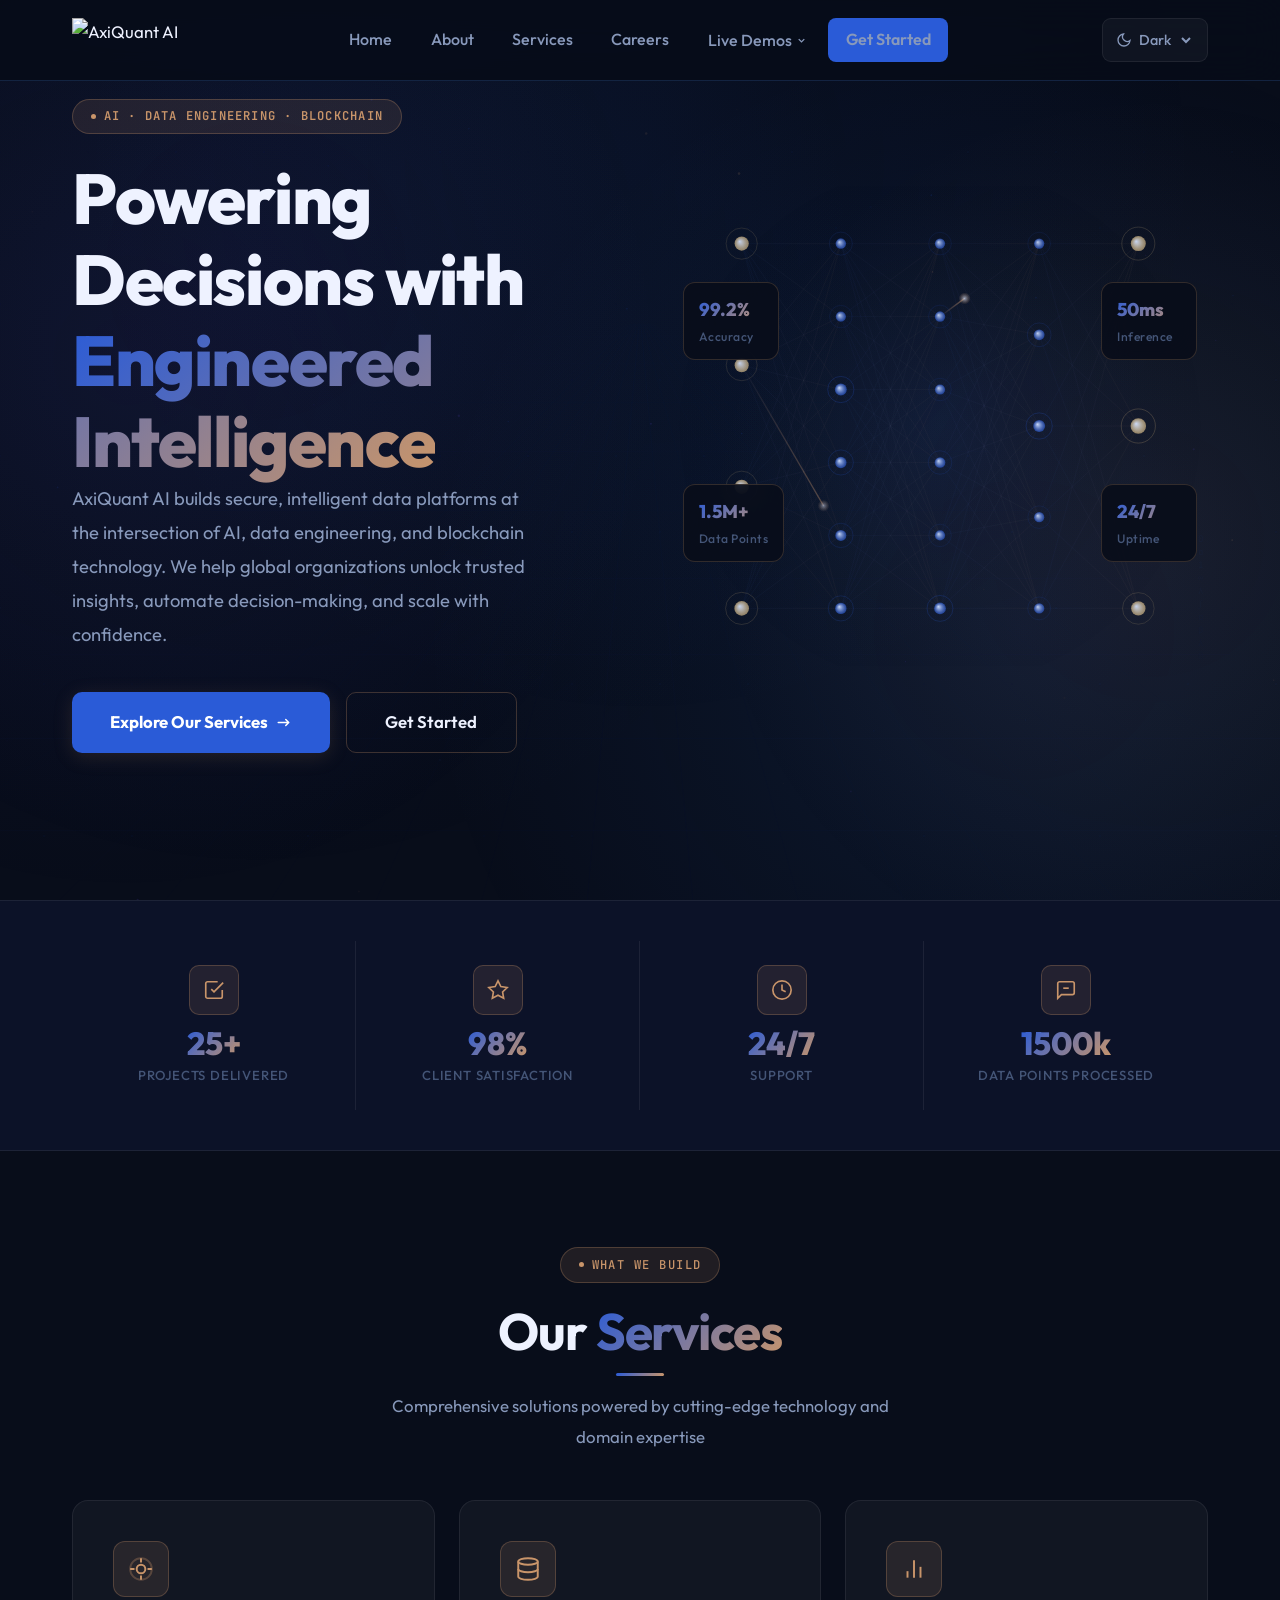
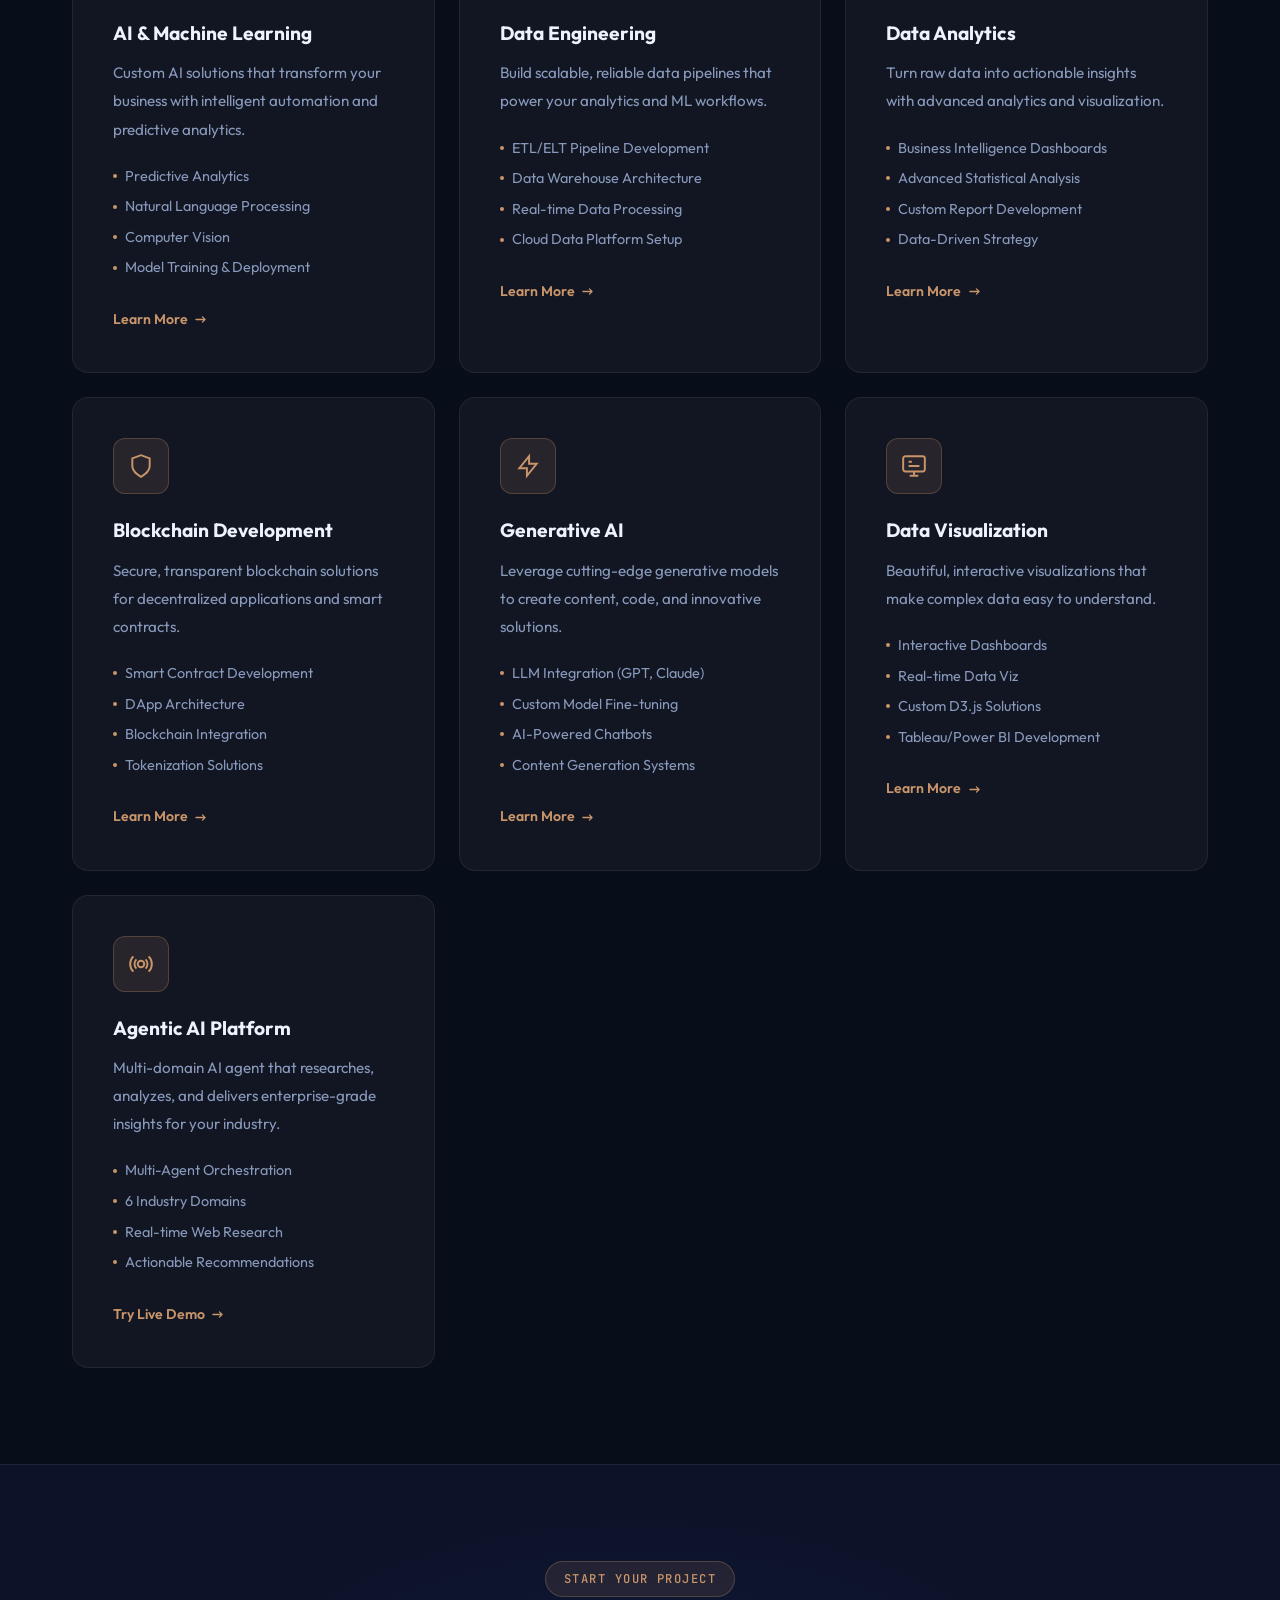
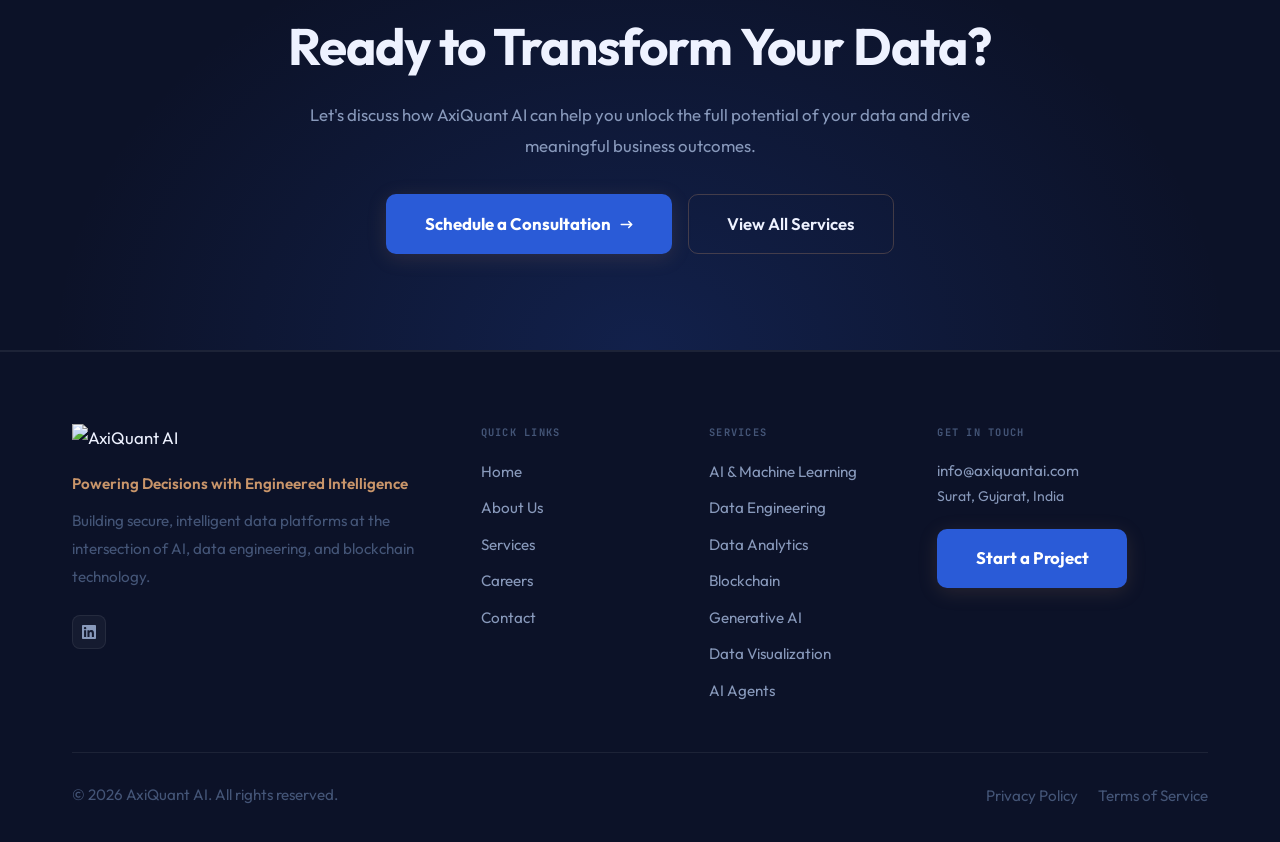
==== commit e287f6c4: "updated code for icons and theme" ====
--- a/index.html
+++ b/index.html
@@ -28,6 +28,7 @@
 <link rel="stylesheet" href="css/style.css">
 <link rel="stylesheet" href="css/pages.css">
 <link rel="stylesheet" href="css/theme-fix.css">
+<link rel="stylesheet" href="css/size-boost.css">
 
 <!-- Apply saved theme before paint — prevents flash -->
 <script>
@@ -184,6 +185,11 @@
   transition:background .2s,transform .15s,box-shadow .2s!important;
 }
 .nav-cta-btn:hover{background:var(--blue2)!important;transform:translateY(-1px);box-shadow:0 6px 20px var(--glow-blue)!important;}
+
+html[data-theme="light"] .nav-cta-btn{background:#1a2d6b!important;color:#fff!important;box-shadow:0 4px 16px rgba(26,45,107,0.25)!important;}
+html[data-theme="light"] .nav-cta-btn:hover{background:#2a5bd7!important;box-shadow:0 6px 24px rgba(42,91,215,0.35)!important;}
+html[data-theme="light"] .mob-cta{background:#1a2d6b!important;color:#fff!important;}
+
 
 /* Demos dropdown */
 .dd-wrap{position:relative;}
--- a/css/size-boost.css
+++ b/css/size-boost.css
@@ -0,0 +1,155 @@
+/* size-boost.css — Increases text, icon, and element sizes */
+
+.nav-ul a,
+.nav-ul button {
+  font-size: 1rem !important;
+  padding: 0.55rem 1.1rem !important;
+}
+.nav-cta-btn {
+  padding: 0.6rem 1.5rem !important;
+  font-size: 0.95rem !important;
+}
+.logo-a img {
+  height: 44px !important;
+}
+h1 {
+  font-size: clamp(2.8rem, 5.5vw, 4.8rem) !important;
+}
+h2 {
+  font-size: clamp(2rem, 4vw, 3.2rem) !important;
+}
+h3 {
+  font-size: 1.25rem !important;
+}
+h4 {
+  font-size: 1.1rem !important;
+}
+body {
+  font-size: 1.05rem !important;
+}
+p {
+  font-size: 1.05rem !important;
+  line-height: 1.85 !important;
+}
+.hero-p, .hero-subtitle {
+  font-size: 1.15rem !important;
+}
+.btn-primary, .btn-outline, .btn {
+  padding: 0.95rem 2.4rem !important;
+  font-size: 1.05rem !important;
+}
+.svc-card {
+  padding: 2.5rem !important;
+}
+.svc-ico {
+  width: 56px !important;
+  height: 56px !important;
+}
+.svc-ico svg {
+  width: 26px !important;
+  height: 26px !important;
+}
+.svc-title {
+  font-size: 1.2rem !important;
+}
+.svc-desc {
+  font-size: 0.95rem !important;
+}
+.svc-list li {
+  font-size: 0.9rem !important;
+}
+.svc-link {
+  font-size: 0.88rem !important;
+}
+.metric-icon {
+  width: 50px !important;
+  height: 50px !important;
+}
+.metric-icon svg {
+  width: 22px !important;
+  height: 22px !important;
+}
+.metric-val {
+  font-size: 2rem !important;
+}
+.metric-lbl {
+  font-size: 0.82rem !important;
+}
+.fc-val {
+  font-size: 1.15rem !important;
+}
+.fc-lbl {
+  font-size: 0.76rem !important;
+}
+.dd-panel {
+  min-width: 260px !important;
+}
+.dd-icon-box {
+  width: 40px !important;
+  height: 40px !important;
+}
+.dd-icon-box svg {
+  width: 18px !important;
+  height: 18px !important;
+}
+.dd-t {
+  font-size: 0.95rem !important;
+}
+.dd-d {
+  font-size: 0.8rem !important;
+}
+.s-label, .hero-pill {
+  font-size: 0.76rem !important;
+  padding: 0.4rem 1.1rem !important;
+}
+.footer-title, footer h4 {
+  font-size: 1.1rem !important;
+}
+footer p, .footer-links a, footer a {
+  font-size: 0.95rem !important;
+}
+.t-btn {
+  font-size: 0.9rem !important;
+}
+.t-btn svg {
+  width: 16px !important;
+  height: 16px !important;
+}
+.mob-ul a {
+  font-size: 1.1rem !important;
+  padding: 0.75rem 1rem !important;
+}
+.service-icon {
+  font-size: 3.5rem !important;
+}
+.service-title {
+  font-size: 1.7rem !important;
+}
+.service-features li {
+  font-size: 1rem !important;
+}
+.page-hero h1 {
+  font-size: clamp(2.5rem, 5vw, 3.8rem) !important;
+}
+.info-icon {
+  font-size: 2.4rem !important;
+}
+.benefit-icon, .value-icon, .mission-icon {
+  font-size: 3.5rem !important;
+}
+.stat-value {
+  font-size: 2.8rem !important;
+}
+.stat-label {
+  font-size: 0.95rem !important;
+}
+.nav-link {
+  font-size: 1rem !important;
+}
+.mobile-nav-link {
+  font-size: 1.35rem !important;
+}
+.btn-nav {
+  padding: 0.85rem 2rem !important;
+  font-size: 1rem !important;
+}
